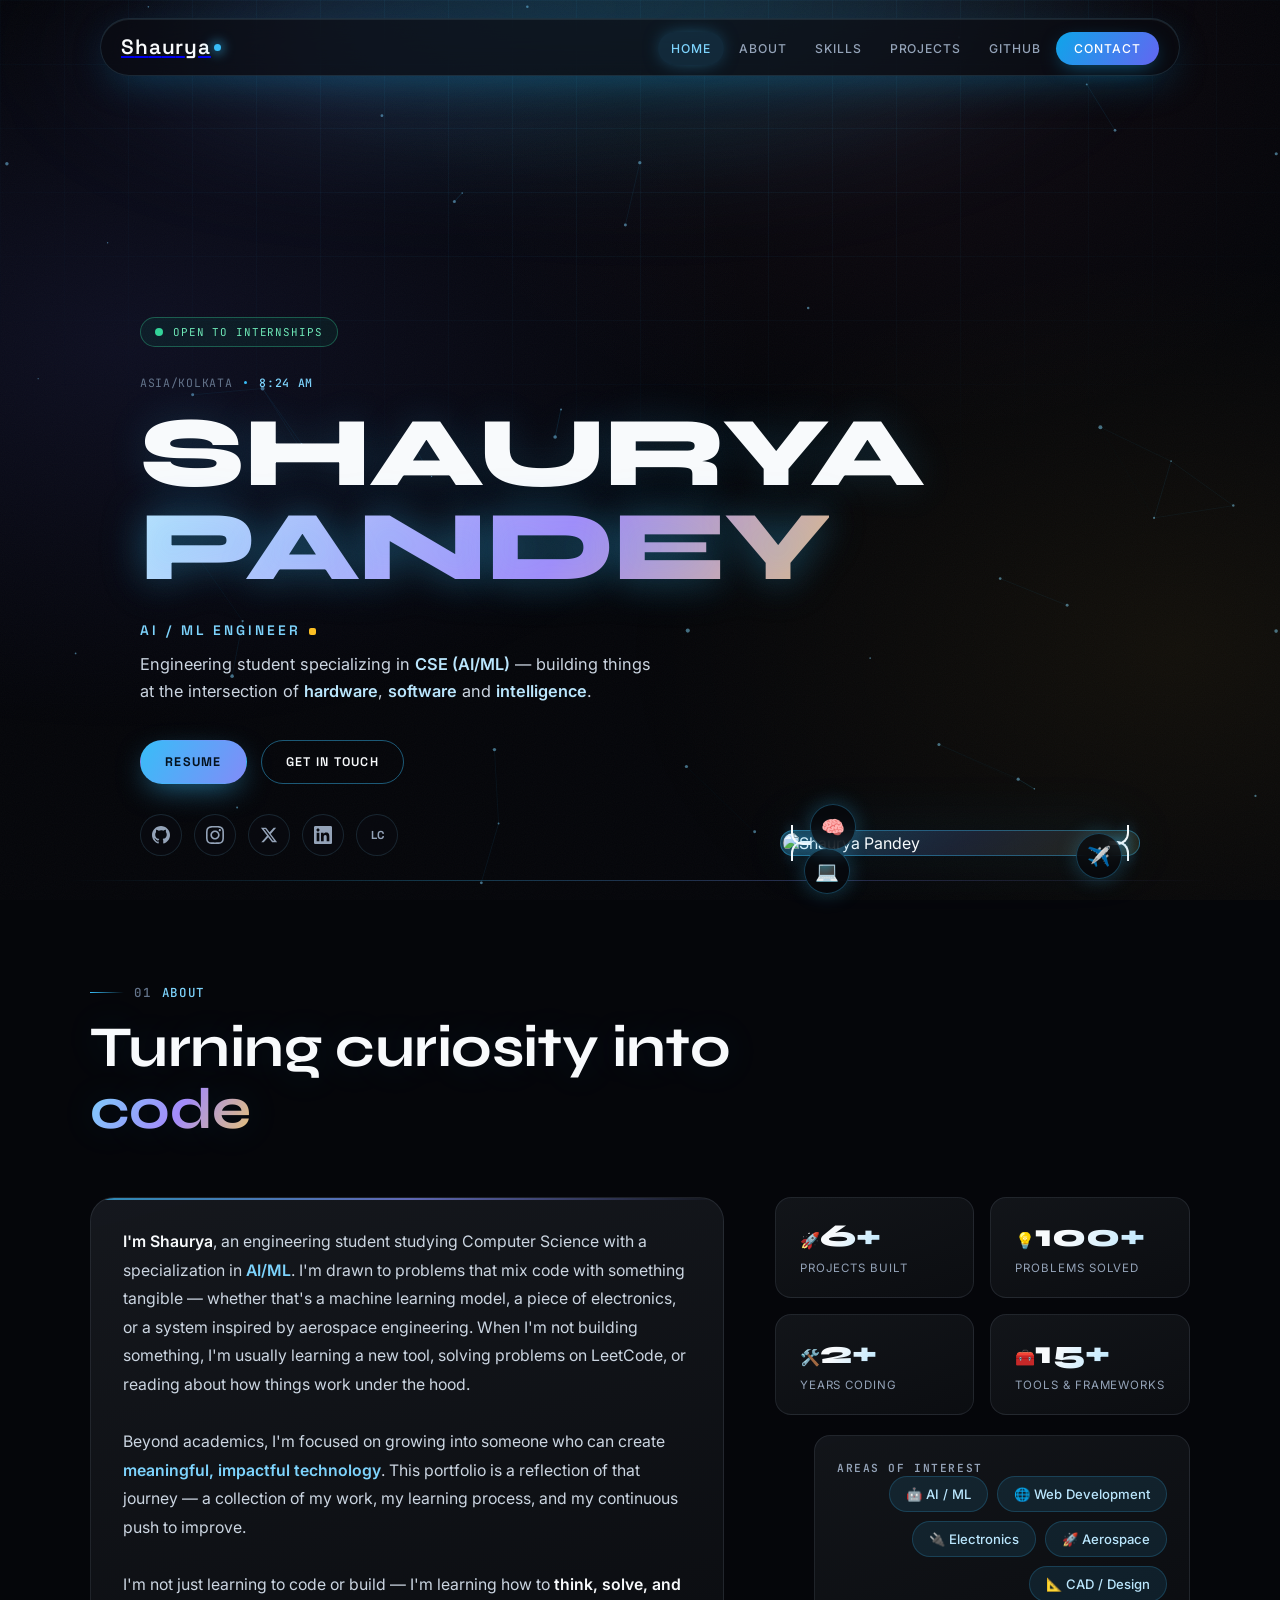
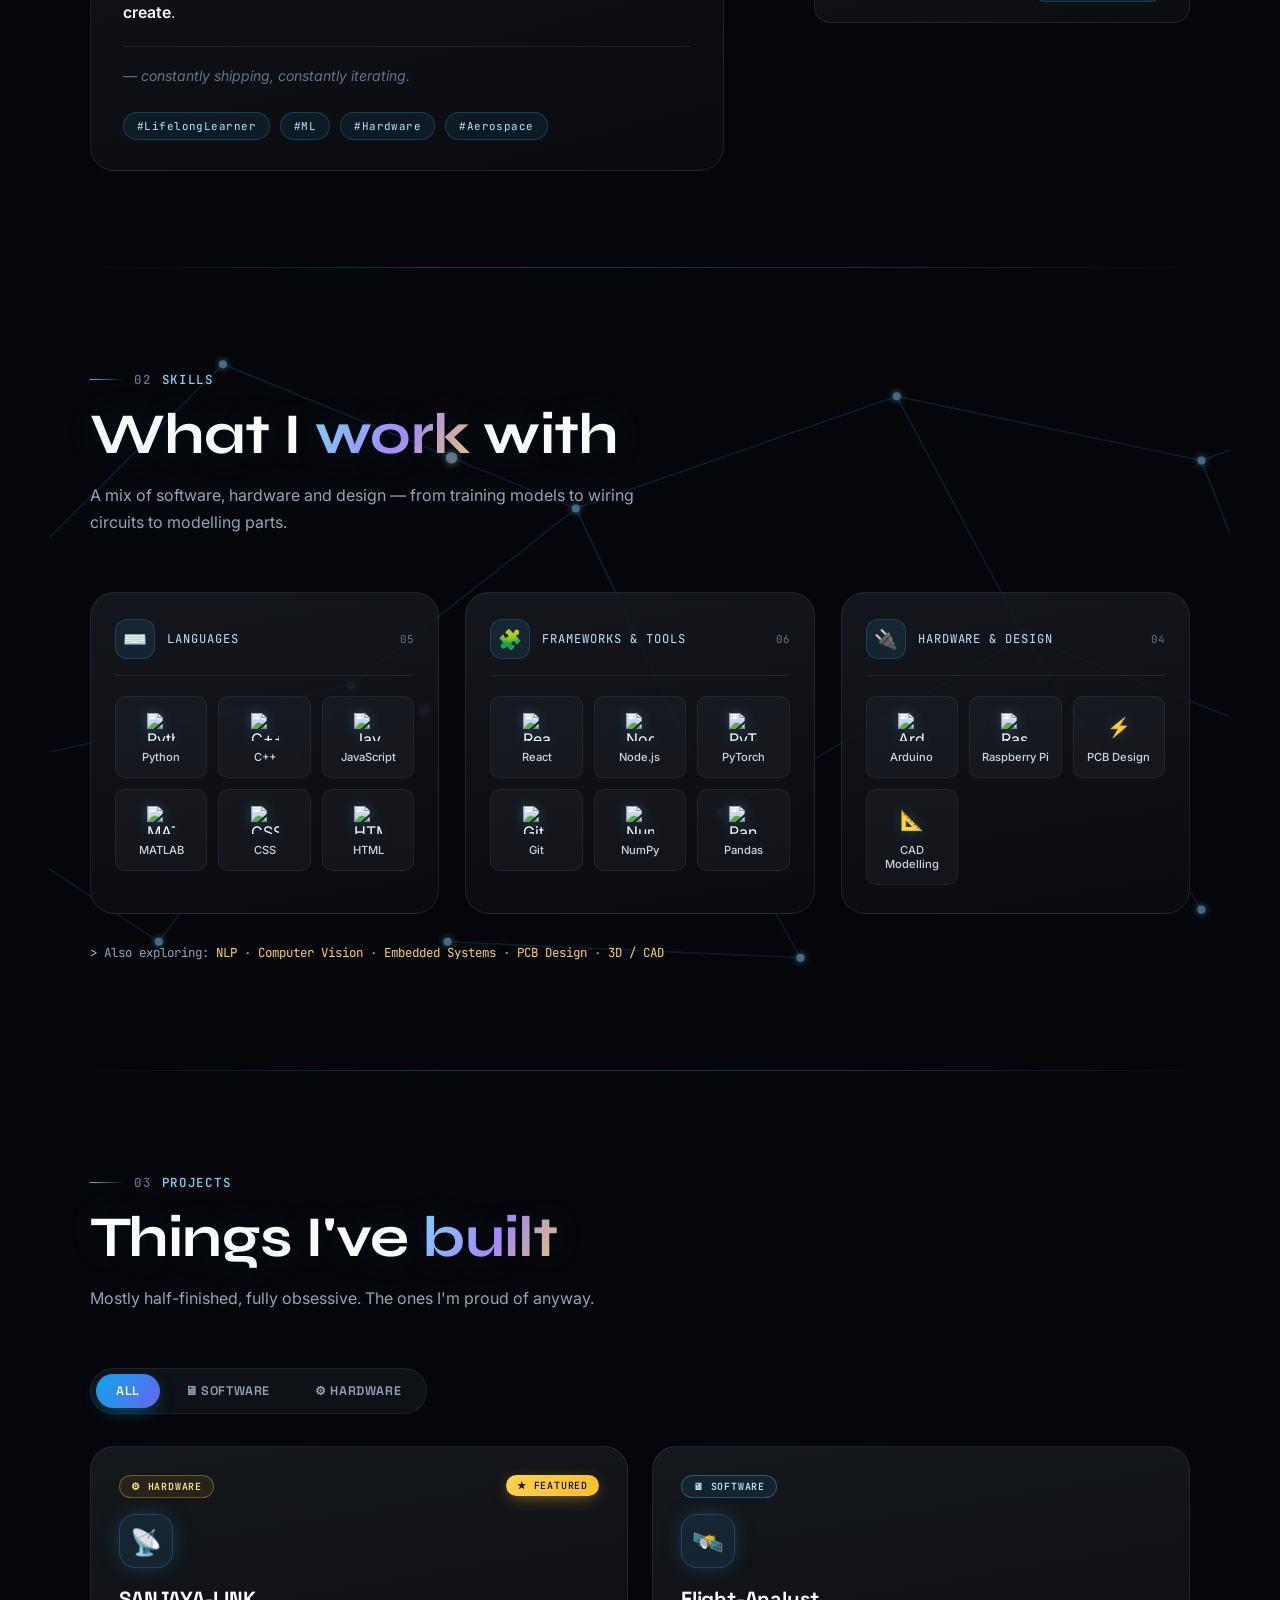
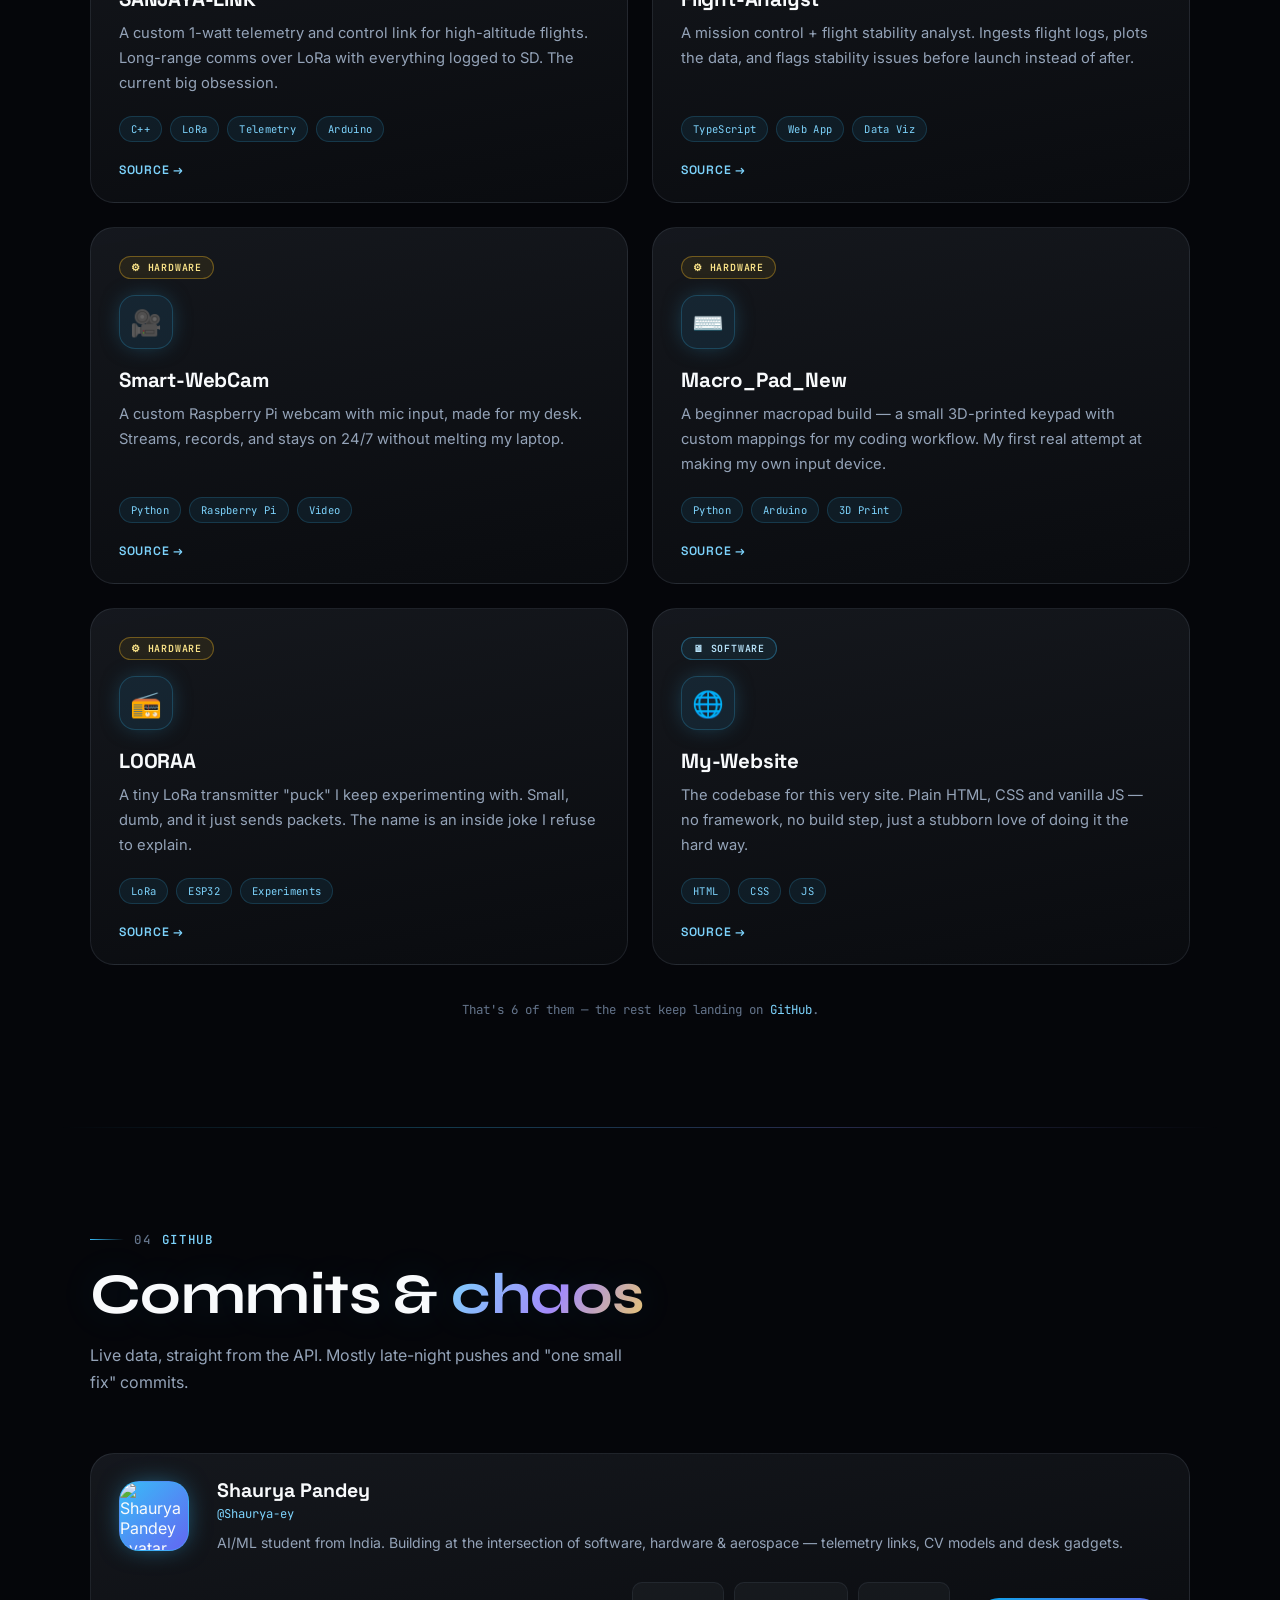
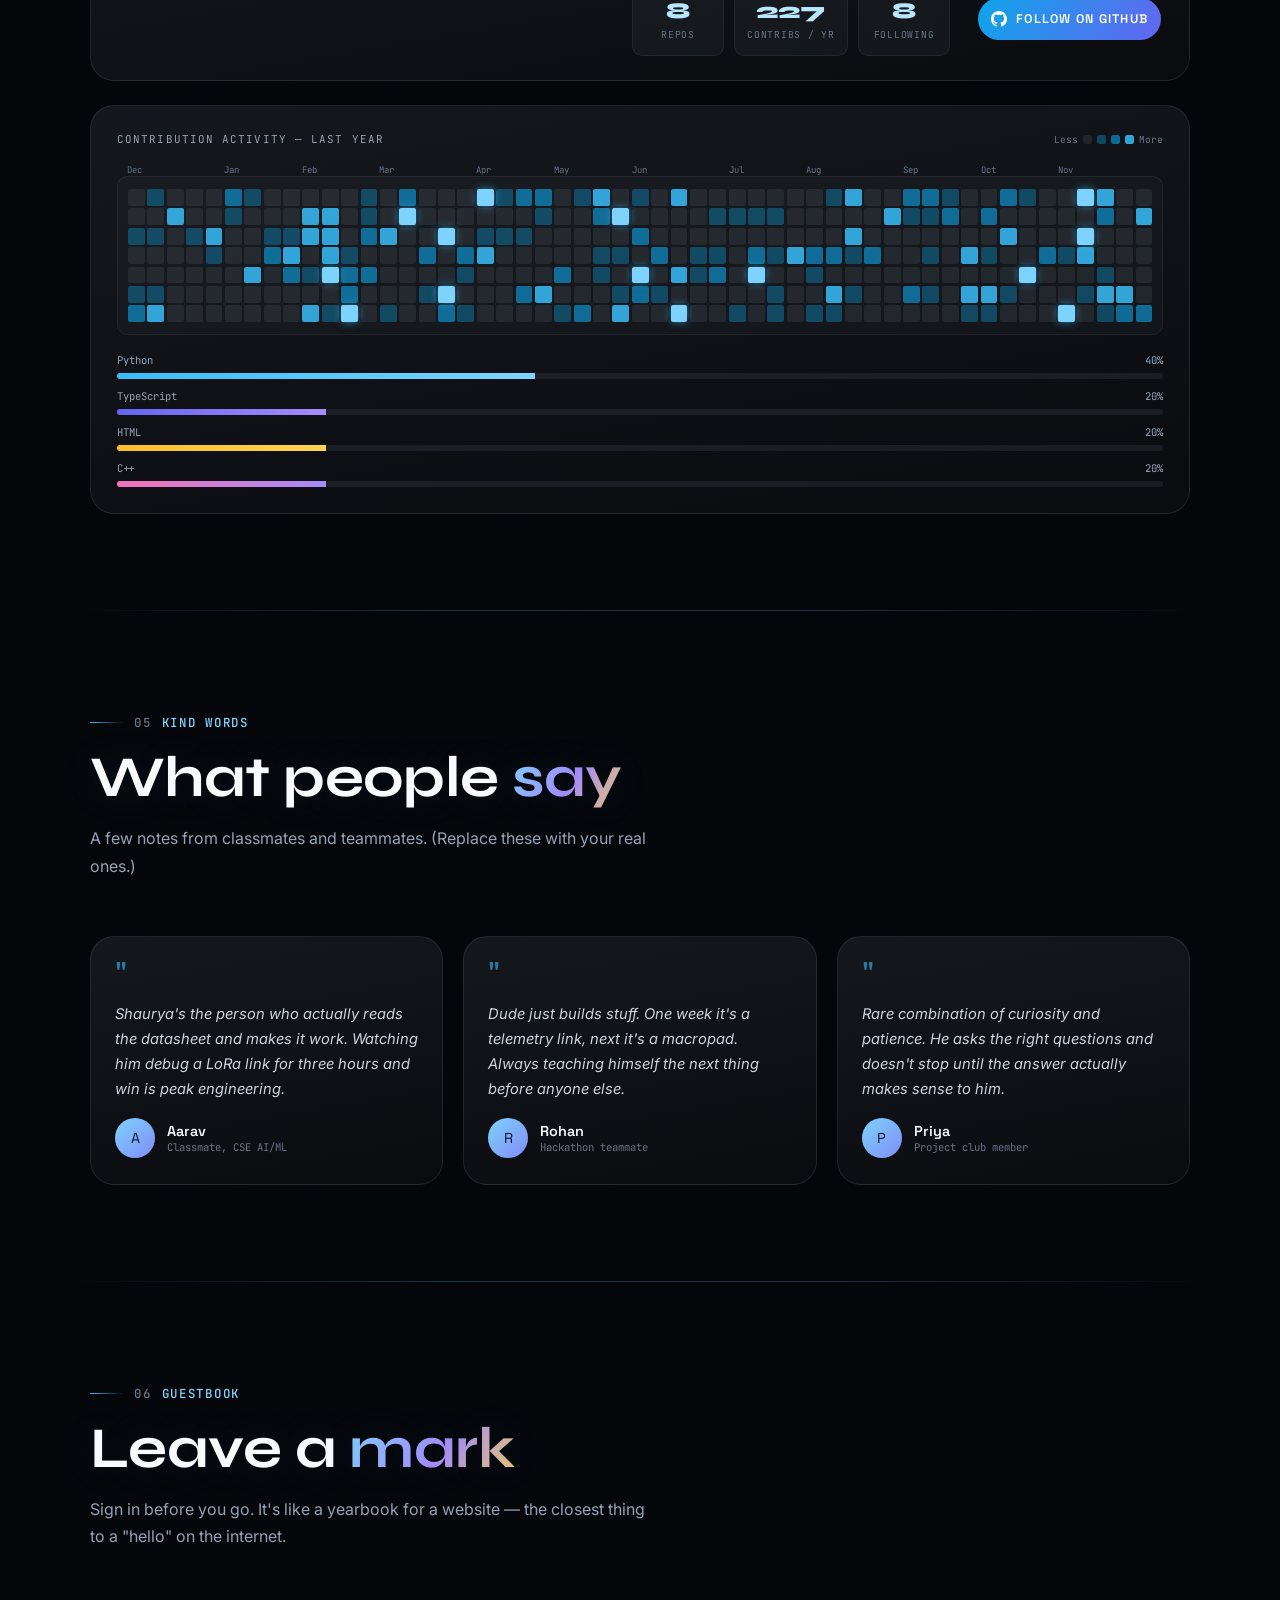
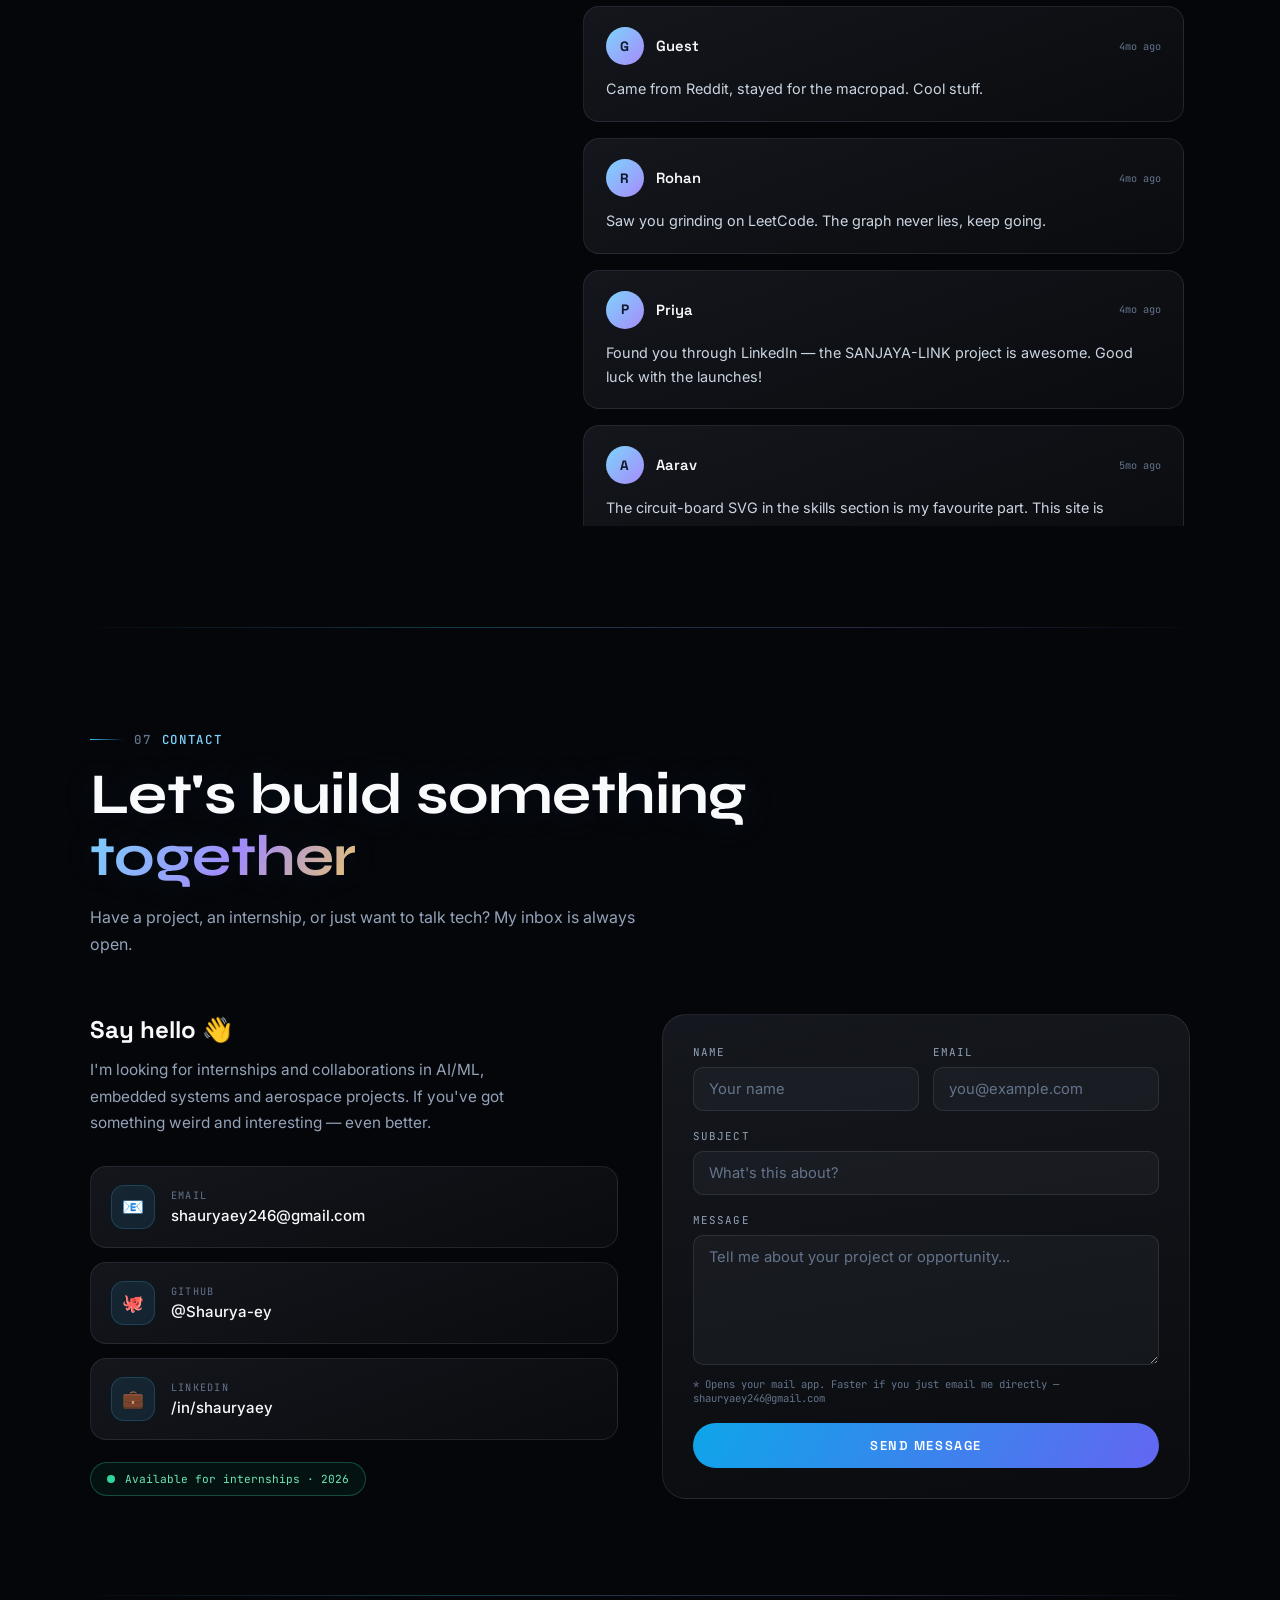
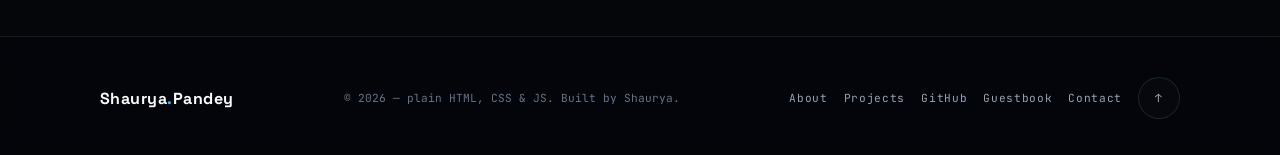
==== main.html @ c347e30b "some tweaks" ====
<!DOCTYPE html>
<html lang="en">
<head>
<meta charset="UTF-8">
<meta name="viewport" content="width=device-width, initial-scale=1.0">
<title>Shaurya Pandey — AI/ML Engineer & Maker</title>
<meta name="description" content="Portfolio of Shaurya Pandey — engineering student specializing in AI/ML, building at the intersection of hardware, software and intelligence.">
<link rel="preconnect" href="https://fonts.googleapis.com">
<link rel="preconnect" href="https://fonts.gstatic.com" crossorigin>
<link href="https://fonts.googleapis.com/css2?family=Space+Grotesk:wght@400;500;600;700&family=Inter:wght@400;500;600&family=Syne:wght@600;700;800&family=JetBrains+Mono:wght@400;500;600&display=swap" rel="stylesheet">
<link rel="icon" href="data:image/svg+xml,<svg xmlns='http://www.w3.org/2000/svg' viewBox='0 0 100 100'><text y='.9em' font-size='90'>🚀</text></svg>">
<script>document.documentElement.classList.add('js');</script>
<style>
    :root{
      /* palette */
      --bg: #05060a;
      --sky-500: #0ea5e9;
      --sky-400: #38bdf8;
      --sky-300: #7dd3fc;
      --sky-200: #bae6fd;
      --violet-400: #818cf8;
      --violet-300: #a78bfa;
      --violet-500: #6366f1;
      --amber-400: #fbbf24;
      --amber-300: #fcd34d;
      --pink-400: #f472b6;
      --ink: #f8fafc;
      --ink-dim: #cbd5e1;
      --muted: #94a3b8;
      --muted-dim: #64748b;

      /* type */
      --font-display: 'Syne', sans-serif;
      --font-body: 'Inter', sans-serif;
      --font-accent: 'Space Grotesk', sans-serif;
      --font-mono: 'JetBrains Mono', monospace;

      /* spacing scale */
      --space-1: 4px;
      --space-2: 8px;
      --space-3: 16px;
      --space-4: 24px;
      --space-5: 40px;
      --space-6: 64px;
      --space-7: 96px;

      /* radius */
      --r-sm: 10px;
      --r-md: 16px;
      --r-lg: 24px;
      --r-full: 999px;

      --glass: rgba(10, 12, 18, 0.65);
      --glass-border: rgba(125, 211, 252, 0.14);
    }

    *, *::before, *::after{ box-sizing:border-box; }

    html{
        scroll-behavior: smooth;
    }
    html,body{
        margin:0;
        padding:0;
        min-height:100vh;
        font-family:var(--font-body);
        color:var(--ink);
        background-color:var(--bg);
        -webkit-font-smoothing: antialiased;
        text-rendering: optimizeLegibility;
    }
    body{
        overflow-x: clip;
    }
    ::selection{
        background:rgba(56,189,248,.35);
        color:var(--ink);
    }

    ::-webkit-scrollbar{ width:10px; }
    ::-webkit-scrollbar-track{ background:#07080d; }
    ::-webkit-scrollbar-thumb{
        background:linear-gradient(180deg, var(--sky-400), var(--violet-500));
        border-radius:8px;
        border:2px solid #07080d;
    }



    /* ============ COSMIC BACKGROUND STACK ============ */
    .bg-canvas{
        position:fixed;
        inset:0;
        z-index:0;
        pointer-events:none;
    }
    .bg-gradient{
        position:fixed;
        inset:0;
        z-index:0;
        pointer-events:none;
        background:
            radial-gradient(800px 420px at 50% -12%, rgba(56,189,248,.14), transparent 70%),
            radial-gradient(900px 560px at 10% 38%, rgba(99,102,241,.10), transparent 70%),
            radial-gradient(800px 560px at 92% 72%, rgba(251,191,36,.06), transparent 70%),
            radial-gradient(700px 500px at 70% 10%, rgba(244,114,182,.05), transparent 70%);
    }
    .bg-grid{
        position:fixed;
        inset:0;
        z-index:0;
        pointer-events:none;
        background-image:
            linear-gradient(rgba(56,189,248,.05) 1px, transparent 1px),
            linear-gradient(90deg, rgba(56,189,248,.05) 1px, transparent 1px);
        background-size: 64px 64px;
        -webkit-mask-image: radial-gradient(ellipse 90% 80% at 50% 0%, #000 30%, transparent 75%);
        mask-image: radial-gradient(ellipse 90% 80% at 50% 0%, #000 30%, transparent 75%);
    }
    .bg-noise{
        position:fixed;
        inset:0;
        z-index:1;
        pointer-events:none;
        opacity:.05;
        background-image:url("data:image/svg+xml,%3Csvg xmlns='http://www.w3.org/2000/svg' width='120' height='120'%3E%3Cfilter id='n'%3E%3CfeTurbulence type='fractalNoise' baseFrequency='0.9' numOctaves='2'/%3E%3C/filter%3E%3Crect width='100%25' height='100%25' filter='url(%23n)' opacity='.6'/%3E%3C/svg%3E");
    }
    /* a drifting aurora band behind the hero */
    .aurora{
        position:fixed;
        top:-30%;
        left:50%;
        transform:translateX(-50%);
        width:120vw;
        height:60vh;
        z-index:0;
        pointer-events:none;
        background:
            radial-gradient(50% 60% at 50% 50%, rgba(56,189,248,.16), transparent 70%),
            radial-gradient(30% 40% at 30% 60%, rgba(129,140,248,.12), transparent 70%);
        filter:blur(40px);
        animation: aurora-drift 16s ease-in-out infinite;
    }
    @keyframes aurora-drift{
        0%,100%{ transform:translateX(-50%) translateY(0) scale(1); opacity:.8; }
        50%{ transform:translateX(-44%) translateY(30px) scale(1.08); opacity:1; }
    }

    .progress-bar{
        position:fixed;
        top:0; left:0;
        height:3px;
        width:0%;
        z-index:200;
        background:linear-gradient(90deg, var(--sky-400), var(--violet-400), var(--amber-400));
        box-shadow:0 0 12px rgba(56,189,248,.6);
        transition:width .1s linear;
    }

    .wrap{
        position:relative;
        z-index:2;
    }

    h1,h2,h3{ margin:0; }

    .section{
        max-width:1180px;
        margin:0 auto;
        padding:var(--space-7) 40px;
        scroll-margin-top:110px;
    }

    .section-head{
        margin-bottom:56px;
        max-width:680px;
    }
    .section-eyebrow{
        display:inline-flex;
        align-items:center;
        gap:10px;
        font-family:var(--font-mono);
        font-size:.78rem;
        font-weight:500;
        letter-spacing:.14em;
        text-transform:uppercase;
        color:var(--sky-300);
        margin-bottom:16px;
    }
    .section-eyebrow::before{
        content:'';
        width:34px;
        height:1px;
        background:linear-gradient(90deg, var(--sky-400), transparent);
    }
    .section-eyebrow .num{
        color:var(--muted-dim);
    }
    .section-title{
        font-family:var(--font-display);
        font-weight:700;
        font-size:clamp(2.1rem, 5vw, 3.6rem);
        line-height:1.08;
        letter-spacing:-0.01em;
        color:var(--ink);
        text-shadow:0 0 40px rgba(56,189,248,.12);
    }
    .section-title .accent{
        background:linear-gradient(120deg, var(--sky-300) 0%, var(--violet-300) 55%, var(--amber-300) 110%);
        -webkit-background-clip:text;
        background-clip:text;
        color:transparent;
    }
    .section-sub{
        margin:16px 0 0;
        max-width:560px;
        font-size:1rem;
        line-height:1.7;
        color:var(--muted);
    }

    .divider{
        height:1px;
        max-width:1160px;
        margin:0 auto;
        background:linear-gradient(90deg, transparent, rgba(56,189,248,.28), rgba(129,140,248,.28), transparent);
        border:none;
    }


    .navbar{
        position:sticky;
        top:16px;
        z-index:100;
        width:min(1080px, 94vw);
        margin:18px auto 0;
        display:flex;
        align-items:center;
        justify-content:space-between;
        height:58px;
        padding:0 20px;
        border-radius:var(--r-full);
        background:var(--glass);
        backdrop-filter: blur(18px);
        -webkit-backdrop-filter: blur(18px);
        border:1px solid var(--glass-border);
        box-shadow:
            0 1px 0 rgba(186,230,253,0.10) inset,
            0 12px 40px -12px rgba(14,165,233,0.35);
        transition: box-shadow .4s ease, background .4s ease, border-color .4s ease;
    }
    .navbar.scrolled{
        background:rgba(7,9,14,.85);
        border-color:rgba(125,211,252,.25);
        box-shadow:
            0 1px 0 rgba(186,230,253,0.15) inset,
            0 16px 48px -12px rgba(14,165,233,0.5);
    }

    .logo-wrap{
        position:relative;
        display:flex;
        align-items:center;
        height:100%;
        cursor:default;
    }
    .logo{
        position:relative;
        display:flex;
        font-family:var(--font-accent);
        font-weight:600;
        font-size:1.3rem;
        letter-spacing:.04em;
    }
    .letter{
        display:inline-block;
        color:var(--ink);
        transition: transform .4s ease, color .3s ease, text-shadow .3s ease;
    }
    .logo-wrap:hover .letter{
        transform:translateY(-2px);
        color:var(--sky-200);
        text-shadow:0 0 16px rgba(129,140,248,.9);
    }
    
    .logo-dot{
        width:7px;
        height:7px;
        border-radius:50%;
        background:var(--sky-400);
        margin-left:3px;
        align-self:center;
        box-shadow:0 0 12px 2px rgba(56,189,248,.7);
    }

    .nav-links{
        display:flex;
        align-items:center;
        gap:2px;
        list-style:none;
        margin:0;
        padding:0;
    }
    .nav-link{
        position:relative;
        color:var(--muted);
        text-decoration:none;
        font-size:.76rem;
        font-weight:500;
        letter-spacing:.08em;
        text-transform:uppercase;
        padding:9px 13px;
        border-radius:var(--r-full);
        transition:color .3s ease, background .3s ease;
    }
    .nav-link:hover{
        color:var(--ink);
        background:rgba(56,189,248,.08);
    }
    .nav-link.active{
        color:var(--sky-300);
        background:rgba(56,189,248,.12);
        box-shadow:0 0 20px -6px rgba(56,189,248,.6);
    }
    .nav-cta{
        padding:9px 18px;
        background:linear-gradient(120deg, var(--sky-500), var(--violet-500));
        color:#fff;
        box-shadow:0 6px 20px -6px rgba(14,165,233,.55);
    }
    .nav-cta:hover{
        color:#fff;
        transform:translateY(-1px);
    }

    .hamburger{
        display:none;
        flex-direction:column;
        gap:5px;
        background:none;
        border:none;
        cursor:pointer;
        padding:8px;
    }
    .hamburger span{
        width:22px;
        height:2px;
        background:var(--ink);
        border-radius:2px;
        transition:transform .3s ease, opacity .3s ease;
    }

    .hero{
        display:flex;
        align-items:flex-end;
        justify-content:space-between;
        gap:44px;
        flex-wrap:wrap;
        padding:28px 40px 24px;
        max-width:1080px;
        margin:0 auto;
        min-height:calc(100vh - 96px);
        scroll-margin-top:100px;
    }

    .hero-content{
        position:relative;
        flex:1 1 460px;
        min-width:300px;
    }

    .hero-status{
        display:inline-flex;
        align-items:center;
        gap:10px;
        padding:7px 14px;
        border-radius:var(--r-full);
        border:1px solid rgba(52,211,153,.35);
        background:rgba(16,185,129,.08);
        font-family:var(--font-mono);
        font-size:.68rem;
        letter-spacing:.08em;
        text-transform:uppercase;
        color:#6ee7b7;
        margin-bottom:28px;
    }
    .hero-status .pulse{
        width:8px; height:8px;
        border-radius:50%;
        background:#34d399;
        animation: pulse-ring 2s infinite;
    }
    @keyframes pulse-ring{
        0%{ box-shadow:0 0 0 0 rgba(52,211,153,.55); }
        70%{ box-shadow:0 0 0 9px rgba(52,211,153,0); }
        100%{ box-shadow:0 0 0 0 rgba(52,211,153,0); }
    }

    .hero-meta{
        display:flex;
        align-items:center;
        gap:12px;
        margin-bottom:16px;
        font-family:var(--font-mono);
        font-size:.72rem;
        letter-spacing:.06em;
        color:var(--muted-dim);
        text-transform:uppercase;
    }
    .hero-meta .dot-sep{
        width:3px; height:3px;
        border-radius:50%;
        background:var(--sky-400);
    }
    .tz-time{
        color:var(--sky-300);
        font-weight:500;
    }

    .hero-name{
        font-family:var(--font-display);
        font-weight:800;
        text-transform:uppercase;
        line-height:.95;
        letter-spacing:-0.015em;
        font-size:clamp(2.4rem, 8vw, 6.2rem);
        color:var(--ink);
        text-shadow:0 0 40px rgba(56,189,248,.16);
    }
    .hero-line{ display:block; }
    .hero-line .glow{
        background:linear-gradient(120deg, var(--sky-200) 0%, var(--violet-300) 60%, var(--amber-300) 120%);
        -webkit-background-clip:text;
        background-clip:text;
        color:transparent;
        filter:drop-shadow(0 0 20px rgba(56,189,248,.25));
    }

    .hero-role{
        margin:26px 0 12px;
        font-family:var(--font-accent);
        font-size:.86rem;
        font-weight:600;
        letter-spacing:.22em;
        text-transform:uppercase;
        color:var(--sky-300);
    }
    .hero-role::after{
        content:'';
        display:inline-block;
        width:7px;
        height:7px;
        margin-left:8px;
        border-radius:2px;
        background:var(--amber-400);
        animation: caret-blink 1.1s steps(1) infinite;
    }
    @keyframes caret-blink{
        50%{ opacity:0; }
    }

    .hero-intro{
        margin:0;
        max-width:520px;
        color:var(--ink-dim);
        font-size:1.02rem;
        line-height:1.7;
    }
    .hero-intro strong{ color:var(--sky-200); font-weight:600; }

    .hero-actions{
        display:flex;
        gap:14px;
        flex-wrap:wrap;
        margin-top:34px;
    }
    .btn{
        display:inline-flex;
        align-items:center;
        gap:10px;
        padding:13px 24px;
        border-radius:var(--r-full);
        font-family:var(--font-accent);
        font-size:.78rem;
        font-weight:600;
        letter-spacing:.08rem;
        text-transform:uppercase;
        text-decoration:none;
        cursor:pointer;
        border:1px solid transparent;
        transition:transform .3s cubic-bezier(.34,1.4,.64,1), box-shadow .3s ease, background .3s ease, color .3s ease, border-color .3s ease;
    }
    .btn-resume{
        background:linear-gradient(120deg, var(--sky-400), var(--violet-400));
        color:#04121f;
        font-weight:700;
        box-shadow:0 10px 30px -8px rgba(56,189,248,.6);
    }
    .btn-resume:hover{
        transform:translateY(-3px);
        box-shadow:0 16px 40px -8px rgba(56,189,248,.75);
    }
    .btn-contact{
        background:transparent;
        color:var(--ink);
        border:1px solid rgba(56,189,248,.45);
    }
    .btn-contact:hover{
        background:rgba(56,189,248,.12);
        border-color:var(--sky-400);
        transform:translateY(-3px);
        box-shadow:0 14px 34px -10px rgba(56,189,248,.5);
    }

    .social-row{
        display:flex;
        gap:12px;
        margin-top:30px;
    }
    .social-icon{
        width:42px;
        height:42px;
        display:flex;
        align-items:center;
        justify-content:center;
        border-radius:50%;
        background:var(--glass);
        border:1px solid var(--glass-border);
        color:var(--muted);
        text-decoration:none;
        transition:transform .3s ease, color .3s ease, border-color .3s ease, box-shadow .3s ease;
    }
    .social-icon svg{
        width:18px;
        height:18px;
        fill:currentColor;
    }
    .social-icon:hover{
        color:var(--sky-200);
        border-color:var(--sky-400);
        transform:translateY(-4px);
        box-shadow:0 10px 26px -8px rgba(56,189,248,.6);
    }
    .leetcode-icon{
        font-family:var(--font-accent);
        font-size:.72rem;
        font-weight:700;
    }

    .hero-visual{
        position:relative;
        flex:0 0 auto;
        width:min(360px, 76vw);
    }
    .hero-photo-frame{
        position:relative;
        padding:2px;
        border-radius:24px;
        background:
            linear-gradient(145deg, rgba(56,189,248,.28), rgba(129,140,248,.14), rgba(251,191,36,.10));
        border:1px solid rgba(56,189,248,.4);
        box-shadow:
            0 0 60px -10px rgba(56,189,248,.4),
            inset 0 0 40px rgba(56,189,248,.08);
    }
    .hero-photo{
        width:100%;
        display:block;
        border-radius:22px;
    }

    .corner{
        position:absolute;
        width:20px;
        height:20px;
        border-color:var(--sky-300);
        pointer-events:none;
        filter:drop-shadow(0 0 6px rgba(56,189,248,.8));
    }
    .corner-tl{ top:10px; left:10px; border-top:2px solid; border-left:2px solid; border-top-left-radius:12px; }
    .corner-tr{ top:10px; right:10px; border-top:2px solid; border-right:2px solid; border-top-right-radius:12px; }
    .corner-bl{ bottom:10px; left:10px; border-bottom:2px solid; border-left:2px solid; border-bottom-left-radius:12px; }
    .corner-br{ bottom:10px; right:10px; border-bottom:2px solid; border-right:2px solid; border-bottom-right-radius:12px; }

    .orbit-chip{
        position:absolute;
        display:flex;
        align-items:center;
        justify-content:center;
        width:46px;
        height:46px;
        font-size:1.2em;
        border-radius:50%;
        background:rgba(6,8,12,.7);
        border:1px solid rgba(56,189,248,.3);
        backdrop-filter:blur(8px);
        -webkit-backdrop-filter:blur(8px);
        box-shadow:0 0 20px rgba(56,189,248,.28);
        animation: chip-float 5s ease-in-out infinite;
        z-index:2;
    }
    @keyframes chip-float{
        0%,100%{ transform:translateY(0) rotate(0deg); }
        50%{ transform:translateY(-10px) rotate(7deg); }
    }


    .about .section-body{
        display:grid;
        grid-template-columns: 1.2fr .8fr;
        gap:44px;
        align-items:start;
    }
    .bio-card{
        padding:30px 32px;
        border-radius:var(--r-lg);
        background:linear-gradient(165deg, rgba(23,26,32,.9), rgba(10,12,16,.95));
        border:1px solid rgba(148,163,184,.14);
        position:relative;
        overflow:hidden;
    }
    .bio-card::before{
        content:'';
        position:absolute;
        top:0; left:0;
        width:100%;
        height:2px;
        background:linear-gradient(90deg, var(--sky-400), var(--violet-400), transparent);
        opacity:.7;
    }
    .about-bio{
        margin:0;
        color:var(--ink-dim);
        font-size:.99rem;
        line-height:1.8;
    }
    .about-bio strong{ color:var(--ink); font-weight:600; }
    .about-bio .hl{
        color:var(--sky-300);
        font-weight:600;
    }
    .about-bio em{
        display:block;
        margin-top:18px;
        padding-top:16px;
        border-top:1px solid rgba(148,163,184,.12);
        color:var(--muted-dim);
        font-size:.88rem;
        font-style:italic;
    }
    .bio-tags{
        margin-top:24px;
        display:flex;
        flex-wrap:wrap;
        gap:10px;
    }
    .bio-tag{
        font-family:var(--font-mono);
        font-size:.68rem;
        letter-spacing:.04em;
        padding:6px 13px;
        border-radius:var(--r-full);
        color:var(--sky-200);
        background:rgba(56,189,248,.08);
        border:1px solid rgba(56,189,248,.22);
    }

    .about-side{
        display:flex;
        flex-direction:column;
        align-items:flex-end;
        gap:20px;
    }
    .stats-grid{
        display:grid;
        grid-template-columns:1fr 1fr;
        gap:16px;
        justify-content:end;
        width:fit-content;
    }
    .stat-card{
        padding:22px 24px;
        border-radius:var(--r-md);
        background:linear-gradient(160deg, rgba(20,23,28,.9), rgba(12,14,18,.95));
        border:1px solid rgba(148,163,184,.14);
        transition:border-color .3s ease, transform .3s ease;
    }
    .stat-card:hover{
        border-color:rgba(56,189,248,.45);
        transform:translateY(-3px);
    }
    .stat-num{
        font-family:var(--font-display);
        font-weight:800;
        font-size:2rem;
        line-height:1;
        background:linear-gradient(120deg, var(--ink) 30%, var(--sky-200));
        -webkit-background-clip:text;
        background-clip:text;
        color:transparent;
    }
    .stat-label{
        display:block;
        margin-top:9px;
        font-size:.72rem;
        letter-spacing:.08em;
        text-transform:uppercase;
        color:var(--muted);
    }

    .focus-card{
        padding:20px 22px;
        border-radius:var(--r-md);
        background:linear-gradient(160deg, rgba(20,23,28,.9), rgba(12,14,18,.95));
        border:1px solid rgba(148,163,184,.14);
        width:fit-content;
    }
    .focus-label{
        font-family:var(--font-mono);
        font-size:.7rem;
        font-weight:600;
        letter-spacing:.14em;
        text-transform:uppercase;
        color:var(--muted);
        margin-bottom:14px;
    }
    .about-focus{
        display:flex;
        flex-wrap:wrap;
        gap:9px;
        max-width:330px;
        justify-content:flex-end;
    }
    .focus-chip{
        padding:9px 16px;
        border-radius:var(--r-full);
        background:rgba(56,189,248,.1);
        border:1px solid rgba(56,189,248,.2);
        color:var(--sky-200);
        font-size:.82rem;
        font-weight:500;
        transition:transform .3s ease, background .3s ease, box-shadow .3s ease;
    }
    .focus-chip:hover{
        background:rgba(56,189,248,.2);
        transform:translateY(-2px);
    }

    /* ============ SKILLS ============ */
    .skills-section{
        position:relative;
        overflow:hidden;
    }
    .skills-bg-svg{
        position:absolute;
        inset:0;
        z-index:0;
        pointer-events:none;
        opacity:.5;
    }
    .skills-body{
        position:relative;
        z-index:1;
        display:grid;
        grid-template-columns:repeat(auto-fit, minmax(280px, 1fr));
        gap:26px;
    }
    .skill-card{
        border-radius:var(--r-lg);
        background:linear-gradient(170deg, rgba(23,26,32,.85), rgba(10,12,16,.95));
        border:1px solid rgba(148,163,184,.14);
        padding:26px 24px 28px;
        transition:transform .35s cubic-bezier(.34,1.2,.64,1), border-color .3s ease, box-shadow .3s ease;
    }
    .skill-card:hover{
        transform:translateY(-5px);
        border-color:rgba(56,189,248,.4);
        box-shadow:0 24px 48px -20px rgba(14,165,233,.35);
    }
    .skill-card-head{
        display:flex;
        align-items:center;
        gap:12px;
        margin-bottom:20px;
        padding-bottom:16px;
        border-bottom:1px solid rgba(148,163,184,.12);
    }
    .skill-card-head .icon{
        width:40px;
        height:40px;
        display:flex;
        align-items:center;
        justify-content:center;
        font-size:1.2rem;
        border-radius:12px;
        background:rgba(56,189,248,.1);
        border:1px solid rgba(56,189,248,.2);
    }
    .skill-group-title{
        font-family:var(--font-mono);
        font-size:.76rem;
        letter-spacing:.08em;
        text-transform:uppercase;
        color:var(--sky-200);
    }
    .skill-count{
        margin-left:auto;
        font-family:var(--font-mono);
        font-size:.68rem;
        color:var(--muted-dim);
    }
    .tech-grid{
        display:grid;
        grid-template-columns:repeat(3, 1fr);
        gap:11px;
    }
    .tech-card{
        display:flex;
        flex-direction:column;
        align-items:center;
        gap:9px;
        padding:16px 6px 13px;
        border-radius:var(--r-sm);
        background:rgba(148,163,184,.05);
        border:1px solid rgba(148,163,184,.1);
        transition:transform .3s cubic-bezier(.34,1.2,.64,1), border-color .3s ease, background .3s ease;
    }
    .tech-card:hover{
        transform:translateY(-4px);
        border-color:rgba(56,189,248,.5);
        background:rgba(56,189,248,.08);
    }
    .tech-icon{
        width:28px;
        height:28px;
        filter:drop-shadow(0 0 6px rgba(56,189,248,.3));
    }
    .tech-icon.custom{
        display:flex;
        align-items:center;
        justify-content:center;
        font-size:1.2rem;
    }
    .tech-label{
        font-size:.7rem;
        color:var(--ink-dim);
        font-weight:500;
        text-align:center;
    }
    .skills-note{
        position:relative;
        z-index:1;
        margin-top:30px;
        font-family:var(--font-mono);
        font-size:.78rem;
        color:var(--muted);
    }
    .skills-note .spark{ color:var(--sky-300); }
    .skills-note .tag{
        color:var(--amber-300);
    }

    .projects-filter{
        display:inline-flex;
        gap:5px;
        padding:5px;
        background:rgba(148,163,184,.07);
        border:1px solid rgba(148,163,184,.12);
        border-radius:var(--r-full);
        margin-bottom:32px;
    }
    .filter-btn{
        padding:9px 20px;
        border-radius:var(--r-full);
        border:none;
        background:transparent;
        color:var(--muted);
        font-family:var(--font-accent);
        font-size:.78rem;
        font-weight:600;
        letter-spacing:.05em;
        text-transform:uppercase;
        cursor:pointer;
        transition:color .3s ease, background .3s ease, box-shadow .3s ease, transform .3s ease;
    }
    .filter-btn:hover{
        color:var(--sky-200);
    }
    .filter-btn.active{
        background:linear-gradient(120deg, var(--sky-500), var(--violet-500));
        color:#fff;
        box-shadow:0 6px 18px -6px rgba(14,165,233,.6);
    }
    .project-type{
        font-family:var(--font-mono);
        font-size:.62rem;
        letter-spacing:.08em;
        text-transform:uppercase;
        padding:4px 11px;
        border-radius:var(--r-full);
        font-weight:600;
        border:1px solid;
    }
    .project-type.type-sw{
        color:var(--sky-200);
        border-color:rgba(56,189,248,.35);
        background:rgba(56,189,248,.08);
    }
    .project-type.type-hw{
        color:#fde68a;
        border-color:rgba(251,191,36,.35);
        background:rgba(251,191,36,.08);
    }
    .project-card.hidden{ display:none; }
    @keyframes card-in{
        from{ opacity:0; transform:translateY(18px) scale(.98); }
        to{ opacity:1; transform:none; }

    }
    .project-card.showing{ animation:card-in .45s ease both; }
    .projects-grid{
        display:grid;
        grid-template-columns:repeat(2, 1fr);
        gap:24px;
    }
    .project-card{
        position:relative;
        border-radius:var(--r-lg);
        background:linear-gradient(170deg, rgba(23,26,32,.9), rgba(10,12,16,.95));
        border:1px solid rgba(148,163,184,.14);
        padding:28px 28px 24px;
        overflow:hidden;
        display:flex;
        flex-direction:column;
        transition:transform .35s cubic-bezier(.34,1.2,.64,1), border-color .3s ease, box-shadow .3s ease;
    }
    .project-card::before{
        content:'';
        position:absolute;
        inset:0;
        background:
            radial-gradient(500px 200px at var(--mx, 80%) var(--my, 0%), rgba(56,189,248,.12), transparent 60%);
        opacity:0;
        transition:opacity .4s ease;
        pointer-events:none;
    }
    .project-card:hover{
        transform:translateY(-6px);
        border-color:rgba(56,189,248,.45);
        box-shadow:0 26px 54px -22px rgba(14,165,233,.45);
    }
    .project-card:hover::before{ opacity:1; }

    .project-top{
        display:flex;
        align-items:flex-start;
        justify-content:space-between;
        margin-bottom:16px;
    }
    .project-badge{
        font-family:var(--font-mono);
        font-size:.62rem;
        letter-spacing:.08em;
        text-transform:uppercase;
        color:#0f172a;
        background:linear-gradient(120deg, var(--amber-300), var(--amber-400));
        padding:4px 11px;
        border-radius:var(--r-full);
        font-weight:600;
        box-shadow:0 4px 16px -4px rgba(251,191,36,.6);
    }
    .project-icon{
        width:54px;
        height:54px;
        display:flex;
        align-items:center;
        justify-content:center;
        font-size:1.6rem;
        border-radius:16px;
        background:rgba(56,189,248,.1);
        border:1px solid rgba(56,189,248,.22);
        box-shadow:0 0 24px -8px rgba(56,189,248,.5);
        margin-bottom:18px;
    }
    .project-title{
        font-family:var(--font-accent);
        font-weight:700;
        font-size:1.28rem;
        color:var(--ink);
        margin-bottom:9px;
        letter-spacing:-0.01em;
    }
    .project-desc{
        margin:0 0 20px;
        color:var(--muted);
        font-size:.92rem;
        line-height:1.7;
    }
    .project-tags{
        display:flex;
        flex-wrap:wrap;
        gap:8px;
        margin-top:auto;
    }
    .proj-tag{
        font-family:var(--font-mono);
        font-size:.66rem;
        letter-spacing:.03em;
        padding:5px 11px;
        border-radius:var(--r-full);
        color:var(--sky-300);
        background:rgba(56,189,248,.08);
        border:1px solid rgba(56,189,248,.18);
    }
    .project-links{
        display:flex;
        gap:10px;
        margin-top:20px;
    }
    .proj-link{
        display:inline-flex;
        align-items:center;
        gap:7px;
        font-family:var(--font-accent);
        font-size:.76rem;
        font-weight:600;
        letter-spacing:.06em;
        text-transform:uppercase;
        color:var(--sky-300);
        text-decoration:none;
        transition:color .3s ease, gap .3s ease;
    }
    .proj-link:hover{
        color:var(--sky-200);
        gap:11px;
    }
    .projects-more{
        margin-top:36px;
        text-align:center;
        font-family:var(--font-mono);
        font-size:.78rem;
        color:var(--muted-dim);
    }
    .projects-more a{
        color:var(--sky-300);
        text-decoration:none;
    }
    .projects-more a:hover{ color:var(--sky-200); }



    .github-body{
        display:flex;
       flex-direction:column;
        gap:24px;
    }
    .gh-card{
        border-radius:var(--r-lg);
        background:linear-gradient(170deg, rgba(23,26,32,.9), rgba(10,12,16,.95));
        border:1px solid rgba(148,163,184,.14);
        padding:26px;
    }
    .gh-profile-card{
        border-radius:var(--r-lg);
        background:linear-gradient(170deg, rgba(23,26,32,.9), rgba(10,12,16,.95));
        border:1px solid rgba(148,163,184,.14);
        padding:24px 28px;
        display:flex;
        align-items:center;
        gap:28px;
        flex-wrap:wrap;
    }
    .gh-avatar{
        width:70px;
        height:70px;
        border-radius:20px;
        overflow:hidden;
        border:1px solid rgba(56,189,248,.35);
        box-shadow:0 0 26px -6px rgba(56,189,248,.6);
        flex-shrink:0;
        background:linear-gradient(135deg, var(--sky-400), var(--violet-500));
    }
    .gh-avatar img{
        width:100%;
        display:block;
    }
    .gh-name{
        font-family:var(--font-accent);
        font-weight:700;
        font-size:1.22rem;
        color:var(--ink);
    }
    .gh-handle{
        font-family:var(--font-mono);
        font-size:.76rem;
        color:var(--sky-300);
        margin-top:3px;
    }
    .gh-bio{
        color:var(--muted);
        font-size:.88rem;
        line-height:1.6;
        margin:10px 0 0;
    }
    .gh-stats{
        display:grid;
        grid-template-columns:repeat(3, minmax(92px, auto));
        gap:10px;
        margin-left:auto;
    }
    .gh-stat{
        text-align:center;
        padding:14px 12px;
        border-radius:var(--r-sm);
        background:rgba(148,163,184,.06);
        border:1px solid rgba(148,163,184,.1);
    }
    .gh-stat .n{
        font-family:var(--font-display);
        font-weight:800;
        font-size:1.4rem;
        color:var(--sky-200);
    }
    .gh-stat .l{
        display:block;
        margin-top:4px;
        font-family:var(--font-mono);
        font-size:.6rem;
        letter-spacing:.08em;
        text-transform:uppercase;
        color:var(--muted-dim);
    }
    .gh-follow{
        flex-shrink:0;
        padding:13px;
        border-radius:var(--r-full);
        background:linear-gradient(120deg, var(--sky-500), var(--violet-500));
        color:#fff;
        font-family:var(--font-accent);
        font-weight:600;
        font-size:.78rem;
        letter-spacing:.1em;
        text-transform:uppercase;
        text-decoration:none;
        display:flex;
        align-items:center;
        justify-content:center;
        gap:9px;
        transition:transform .3s ease, box-shadow .3s ease;
    }
    .gh-follow:hover{
        transform:translateY(-2px);
        box-shadow:0 14px 34px -10px rgba(56,189,248,.6);
    }

    .gh-activity{
        display:flex;
        flex-direction:column;
    }
    .gh-chart-label{
        display:flex;
        justify-content:space-between;
        align-items:center;
        margin-bottom:10px;
    }
    .gh-chart-label .mono{
        font-family:var(--font-mono);
        font-size:.68rem;
        letter-spacing:.1em;
        text-transform:uppercase;
        color:var(--muted);
    }
    .gh-legend{
        display:flex;
        align-items:center;
        gap:5px;
        font-family:var(--font-mono);
        font-size:.6rem;
        color:var(--muted-dim);
    }
    .gh-legend .sw{
        width:9px;
        height:9px;
        border-radius:2.5px;
    }
    .gh-legend .sw.s0{ background:rgba(148,163,184,.12) }
    .gh-legend .sw.s1{ background:rgba(14,165,233,.35) }
    .gh-legend .sw.s2{ background:rgba(14,165,233,.6) }
    .gh-legend .sw.s3{ background:rgba(56,189,248,.85) }
    .gh-legend .sw.s4{ background:rgba(125,211,252,1) }
    .contrib-graph{
        display:grid;
        grid-template-columns:repeat(53, 1fr);
        gap:2.5px;
        background:rgba(148,163,184,.04);
        border:1px solid rgba(148,163,184,.1);
        border-radius:var(--r-sm);
        padding:12px 10px;
        flex:1;
    }
    .day{
        aspect-ratio:1;
        border-radius:2px;
        background:rgba(148,163,184,.12);
        transition:transform .2s ease;
    }
    .day[data-l="1"]{ background:rgba(14,165,233,.35); }
    .day[data-l="2"]{ background:rgba(14,165,233,.6); }
    .day[data-l="3"]{ background:rgba(56,189,248,.85); }
    .day[data-l="4"]{ background:rgba(125,211,252,1); box-shadow:0 0 8px rgba(56,189,248,.6); }
    .day:hover{
        transform:scale(1.5);
        background:var(--sky-200) !important;
        box-shadow:0 0 10px rgba(56,189,248,.9);
        z-index:2;
    }
    .gh-month-labels{
        display:grid;
        grid-template-columns:repeat(53, 1fr);
        gap:2.5px;
        padding:8px 10px 0;
    }
    .gh-month-labels span{
        font-family:var(--font-mono);
        font-size:.56rem;
        color:var(--muted-dim);
    }
    .gh-lang{
        margin-top:18px;
    }
    .gh-lang-head{
        display:flex;
        justify-content:space-between;
        font-family:var(--font-mono);
        font-size:.66rem;
        color:var(--muted);
        margin-bottom:6px;
    }
    .lang-bar{
        height:6px;
        border-radius:var(--r-full);
        background:rgba(148,163,184,.1);
        overflow:hidden;
        display:flex;
    }
    .lang-bar span{
        display:block;
        height:100%;
    }

    .quotes-grid{
        display:grid;
        grid-template-columns:repeat(3, 1fr);
        gap:20px;
    }
    .quote-card{
        border-radius:var(--r-lg);
        background:linear-gradient(170deg, rgba(23,26,32,.9), rgba(10,12,16,.95));
        border:1px solid rgba(148,163,184,.14);
        padding:26px 24px;
        display:flex;
        flex-direction:column;
        gap:16px;
        transition:transform .3s ease, border-color .3s ease;
    }
    .quote-card:hover{
        transform:translateY(-4px);
        border-color:rgba(56,189,248,.35);
    }
    .quote-mark{
        font-family:var(--font-display);
        font-size:2.4rem;
        line-height:.6;
        color:var(--sky-400);
        opacity:.6;
    }
    .quote-text{
        margin:0;
        color:var(--ink-dim);
        font-size:.92rem;
        line-height:1.7;
        font-style:italic;
    }
    .quote-who{
        display:flex;
        align-items:center;
        gap:12px;
        margin-top:auto;
    }
    .quote-ava{
        width:40px;
        height:40px;
        border-radius:50%;
        display:flex;
        align-items:center;
        justify-content:center;
        font-family:var(--font-accent);
        font-size:.9rem;
        color:#0f172a;
        background:linear-gradient(135deg, var(--sky-300), var(--violet-400));
        flex-shrink:0;
    }
    .quote-name{
        font-family:var(--font-accent);
        font-weight:600;
        font-size:.9rem;
        color:var(--ink);
    }
    .quote-role{
        font-family:var(--font-mono);
        font-size:.66rem;
        color:var(--muted-dim);
    }



    .contact-body{
        display:grid;
        grid-template-columns:1fr 1fr;
        gap:44px;
        align-items:start;
    }
    .contact-info h3{
        font-family:var(--font-accent);
        font-weight:700;
        font-size:1.5rem;
        color:var(--ink);
        margin:0 0 12px;
    }
    .contact-info .lead{
        color:var(--muted);
        line-height:1.7;
        margin:0 0 30px;
        max-width:420px;
        font-size:.96rem;
    }
    .contact-cards{
        display:flex;
        flex-direction:column;
        gap:14px;
    }
    .contact-card{
        display:flex;
        align-items:center;
        gap:16px;
        padding:18px 20px;
        border-radius:var(--r-md);
        background:linear-gradient(160deg, rgba(23,26,32,.85), rgba(10,12,16,.95));
        border:1px solid rgba(148,163,184,.14);
        text-decoration:none;
        transition:transform .3s ease, border-color .3s ease, box-shadow .3s ease;
    }
    .contact-card:hover{
        transform:translateX(5px);
        border-color:rgba(56,189,248,.4);
    }
    .contact-card .icon{
        width:44px;
        height:44px;
        flex-shrink:0;
        display:flex;
        align-items:center;
        justify-content:center;
        font-size:1.1rem;
        border-radius:13px;
        background:rgba(56,189,248,.1);
        border:1px solid rgba(56,189,248,.2);
    }
    .contact-card .k{
        font-family:var(--font-mono);
        font-size:.64rem;
        letter-spacing:.12em;
        text-transform:uppercase;
        color:var(--muted-dim);
        margin-bottom:4px;
    }
    .contact-card .v{
        color:var(--ink);
        font-weight:500;
        font-size:.94rem;
    }
    .availability{
        margin-top:22px;
        display:inline-flex;
        align-items:center;
        gap:10px;
        padding:9px 16px;
        border-radius:var(--r-full);
        border:1px solid rgba(52,211,153,.3);
        background:rgba(16,185,129,.07);
        font-family:var(--font-mono);
        font-size:.7rem;
        color:#6ee7b7;
    }
    .availability .pulse{
        width:8px; height:8px; border-radius:50%;
        background:#34d399;
        animation:pulse-ring 2s infinite;
    }

    .contact-form{
        border-radius:var(--r-lg);
        background:linear-gradient(170deg, rgba(23,26,32,.9), rgba(10,12,16,.95));
        border:1px solid rgba(148,163,184,.14);
        padding:30px;
    }
    .form-row{
        display:grid;
        grid-template-columns:1fr 1fr;
        gap:14px;
    }
    .field{
        display:flex;
        flex-direction:column;
        gap:8px;
        margin-bottom:18px;
    }
    .field label{
        font-family:var(--font-mono);
        font-size:.68rem;
        letter-spacing:.1em;
        text-transform:uppercase;
        color:var(--muted);
    }
    .field input,
    .field textarea{
        width:100%;
        background:rgba(148,163,184,.06);
        border:1px solid rgba(148,163,184,.16);
        border-radius:var(--r-sm);
        padding:12px 15px;
        color:var(--ink);
        font-family:var(--font-body);
        font-size:.92rem;
        outline:none;
        transition:border-color .3s ease, box-shadow .3s ease;
    }
    .field input::placeholder,
    .field textarea::placeholder{
        color:var(--muted-dim);
    }
    .field input:focus,
    .field textarea:focus{
        border-color:var(--sky-400);
        box-shadow:0 0 0 3px rgba(56,189,248,.15);
    }
    .field textarea{
        min-height:130px;
        resize:vertical;
    }
    .form-note{
        margin-top:-6px;
        margin-bottom:18px;
        font-family:var(--font-mono);
        font-size:.66rem;
        color:var(--muted-dim);
    }
    .btn-send{
        width:100%;
        padding:14px;
        border:none;
        border-radius:var(--r-full);
        background:linear-gradient(120deg, var(--sky-500), var(--violet-500));
        color:#fff;
        font-family:var(--font-accent);
        font-weight:600;
        font-size:.8rem;
        letter-spacing:.12em;
        text-transform:uppercase;
        cursor:pointer;
        display:flex;
        align-items:center;
        justify-content:center;
        gap:9px;
        transition:transform .3s ease, box-shadow .3s ease;
    }
    .btn-send:hover{
        transform:translateY(-3px);
        box-shadow:0 16px 40px -10px rgba(56,189,248,.6);
    }



    .guestbook-body{
        display:grid;
        grid-template-columns:.85fr 1.15fr;
        gap:44px;
        align-items:start;
    }
    .gb-form-card{
        border-radius:var(--r-lg);
        background:linear-gradient(170deg, rgba(23,26,32,.9), rgba(10,12,16,.95));
        border:1px solid rgba(148,163,184,.14);
        padding:30px;
        position:sticky;
        top:100px;
    }
    .gb-form-card h3{
        font-family:var(--font-accent);
        font-weight:700;
        font-size:1.35rem;
        color:var(--ink);
        margin-bottom:10px;
    }
    .gb-form-card p{
        margin:0 0 22px;
        color:var(--muted);
        font-size:.9rem;
        line-height:1.65;
    }
    .gb-count{
        font-family:var(--font-mono);
        font-size:.72rem;
        color:var(--sky-300);
        margin-top:18px;
        display:block;
    }
    .gb-entries{
        display:flex;
        flex-direction:column;
        gap:16px;
        max-height:520px;
        overflow-y:auto;
        padding-right:6px;
    }
    .gb-entry{
        border-radius:var(--r-md);
        background:linear-gradient(160deg, rgba(23,26,32,.85), rgba(10,12,16,.95));
        border:1px solid rgba(148,163,184,.14);
        padding:20px 22px;
        transition:border-color .3s ease, transform .3s ease;
    }
    .gb-entry:hover{
        border-color:rgba(56,189,248,.35);
        transform:translateX(4px);
    }
    .gb-entry-head{
        display:flex;
        align-items:center;
        gap:12px;
        margin-bottom:12px;
    }
    .gb-entry-ava{
        width:38px;
        height:38px;
        border-radius:50%;
        display:flex;
        align-items:center;
        justify-content:center;
        font-family:var(--font-accent);
        font-weight:700;
        font-size:.85rem;
        color:#0f172a;
        background:linear-gradient(135deg, var(--sky-300), var(--violet-300));
        flex-shrink:0;
    }
    .gb-entry-name{
        font-family:var(--font-accent);
        font-weight:600;
        font-size:.92rem;
        color:var(--ink);
    }
    .gb-entry-date{
        margin-left:auto;
        font-family:var(--font-mono);
        font-size:.64rem;
        color:var(--muted-dim);
    }
    .gb-entry-text{
        margin:0;
        color:var(--ink-dim);
        font-size:.9rem;
        line-height:1.65;
    }
    .gb-empty{
        color:var(--muted-dim);
        font-family:var(--font-mono);
        font-size:.8rem;
        text-align:center;
        padding:40px 0;
    }
    .gb-toast{
        position:fixed;
        bottom:28px;
        left:50%;
        transform:translateX(-50%) translateY(80px);
        background:rgba(10,14,20,.95);
        border:1px solid rgba(52,211,153,.4);
        color:#6ee7b7;
        font-family:var(--font-mono);
        font-size:.78rem;
        padding:13px 22px;
        border-radius:var(--r-full);
        box-shadow:0 18px 44px -14px rgba(0,0,0,.8);
        z-index:300;
        opacity:0;
        transition:opacity .35s ease, transform .35s ease;
        pointer-events:none;
    }
    .gb-toast.show{
        opacity:1;
        transform:translateX(-50%) translateY(0);
    }

    /* ============ FOOTER ============ */
    .footer{
        position:relative;
        z-index:2;
        margin-top:40px;
        padding:40px 40px 36px;
        border-top:1px solid rgba(148,163,184,.12);
        background:rgba(5,6,10,.7);
        backdrop-filter:blur(10px);
    }
    .footer-inner{
        max-width:1080px;
        margin:0 auto;
        display:flex;
        align-items:center;
        justify-content:space-between;
        flex-wrap:wrap;
        gap:18px;
    }
    .footer-brand{
        font-family:var(--font-accent);
        font-weight:700;
        font-size:1rem;
        color:var(--ink);
        letter-spacing:.03em;
    }
    .footer-brand .dot{ color:var(--sky-400); }
    .footer-copy{
        font-family:var(--font-mono);
        font-size:.7rem;
        color:var(--muted-dim);
    }
    .footer-links{
        display:flex;
        gap:16px;
        align-items:center;
    }
    .footer-links a{
        color:var(--muted);
        text-decoration:none;
        font-family:var(--font-mono);
        font-size:.7rem;
        letter-spacing:.06em;
        transition:color .3s ease;
    }
    .footer-links a:hover{ color:var(--sky-300); }
    .back-top{
        width:42px;
        height:42px;
        border-radius:50%;
        display:flex;
        align-items:center;
        justify-content:center;
        background:var(--glass);
        border:1px solid var(--glass-border);
        color:var(--sky-300);
        text-decoration:none;
        transition:transform .3s ease, box-shadow .3s ease;
    }
    .back-top:hover{
        transform:translateY(-4px);
        box-shadow:0 10px 26px -8px rgba(56,189,248,.6);
    }



    /* ============ REVEAL ============ */
    /* hidden state only applies once JS is confirmed working, so a script
       failure can never blank the page */
    .js .reveal{
        opacity:0;
        transform:translateY(28px);
        transition:opacity .7s ease, transform .7s cubic-bezier(.2,.7,.3,1);
    }
    .js .reveal.from-top{
        transform:translateY(-28px);
    }
    .js .reveal.visible{
        opacity:1;
        transform:none;
    }
    .reveal-d1{ transition-delay:.08s; }
    .reveal-d2{ transition-delay:.16s; }
    .reveal-d3{ transition-delay:.24s; }

    /* ============ RESPONSIVE ============ */
    @media (max-width:1024px){
        .about .section-body,
        .contact-body,
        .guestbook-body{
            grid-template-columns:1fr;
        }
        .quotes-grid{
            grid-template-columns:1fr 1fr;
        }
    }
    @media (max-width:860px){
        .nav-links{
            position:fixed;
            top:88px;
            left:50%;
            transform:translateX(-50%) translateY(-12px);
            width:min(440px, 92vw);
            flex-direction:column;
            align-items:stretch;
            gap:4px;
            background:rgba(7,9,14,.96);
            border:1px solid var(--glass-border);
            border-radius:var(--r-lg);
            padding:14px;
            box-shadow:0 30px 60px -20px rgba(0,0,0,.8);
            opacity:0;
            visibility:hidden;
            transition:opacity .3s ease, transform .3s ease, visibility .3s;
        }
        .nav-links.open{
            opacity:1;
            visibility:visible;
            transform:translateX(-50%) translateY(0);
        }
        .nav-link{
            text-align:center;
            padding:12px;
        }
        .hamburger{
            display:flex;
        }
        .projects-grid{
            grid-template-columns:1fr;
        }
        .gb-form-card{
            position:static;
        }
    }
    @media (max-width:640px){
        .section{
            padding:56px 22px;
        }
        .hero{
            padding:24px 22px 20px;
            gap:48px;
        }
        .hero-visual{
            width:min(270px, 76vw);
            margin:0 auto;
        }
        .gh-profile-card{
            gap:16px;
        }
        .gh-stats{
            width:100%;
            grid-template-columns:repeat(3, 1fr);
            margin-left:0;
        }
        .form-row{
            grid-template-columns:1fr;
        }
        .quotes-grid{
            grid-template-columns:1fr;
        }
        .gh-month-labels{ display:none; }
    }
    @media (max-width:420px){
        .stats-grid{ grid-template-columns:1fr; }
        .tech-grid{ grid-template-columns:repeat(3, 1fr); }
    }
    @media (prefers-reduced-motion: reduce){
        *, *::before, *::after{
            animation-duration:.01ms !important;
            animation-iteration-count:1 !important;
            transition-duration:.01ms !important;
        }
        .js .reveal,
        .js .reveal.from-top{
            opacity:1;
            transform:none;
        }
    }
</style>
</head>
<body>

<!-- background stack -->
<canvas class="bg-canvas" id="bgCanvas"></canvas>
<div class="bg-gradient"></div>
<div class="bg-grid"></div>
<div class="aurora"></div>
<div class="bg-noise"></div>
<div class="progress-bar" id="progressBar"></div>

<div class="wrap">

    <!-- ============ NAVBAR ============ -->
    <nav class="navbar" id="navbar">
        <a class="logo-wrap" href="#home" aria-label="Back to top">
            <span class="logo">
                <span class="letter">S</span><span class="letter">h</span><span class="letter">a</span><span class="letter">u</span><span class="letter">r</span><span class="letter">y</span><span class="letter">a</span><span class="logo-dot"></span>
            </span>
        </a>

        <ul class="nav-links" id="navLinks">
            <li><a href="#home" class="nav-link">Home</a></li>
            <li><a href="#about" class="nav-link">About</a></li>
            <li><a href="#skills" class="nav-link">Skills</a></li>
            <li><a href="#projects" class="nav-link">Projects</a></li>
            <li><a href="#github" class="nav-link">GitHub</a></li>
            <li><a href="#contact" class="nav-link nav-cta">Contact</a></li>
        </ul>

        <button class="hamburger" id="hamburger" aria-label="Toggle menu">
            <span></span><span></span><span></span>
        </button>
    </nav>

    <!-- ============ HERO ============ -->
    <header class="hero" id="home">
        <div class="hero-content">
            <div class="hero-status"><span class="pulse"></span> Open to internships</div>

            <div class="hero-meta">
                <span>Asia/Kolkata</span>
                <span class="dot-sep"></span>
                <span class="tz-time" id="tzTime">--:-- --</span>
            </div>

            <h1 class="hero-name">
                <span class="hero-line">SHAURYA</span>
                <span class="hero-line"><span class="glow">PANDEY</span></span>
            </h1>

            <p class="hero-role" id="typewriter">AI / ML Engineer</p>
            <p class="hero-intro">
                Engineering student specializing in <strong>CSE (AI/ML)</strong> — building things at the
                intersection of <strong>hardware</strong>, <strong>software</strong> and <strong>intelligence</strong>.
            </p>

            <div class="hero-actions">
                <a href="resume.pdf" download class="btn btn-resume">Resume</a>
                <a href="#contact" class="btn btn-contact">Get in Touch</a>
            </div>

            <div class="social-row">
                <a href="https://github.com/Shaurya-ey" target="_blank" rel="noopener" class="social-icon" aria-label="Github">
                    <svg viewBox="0 0 24 24"><path d="M12 0C5.37 0 0 5.373 0 12c0 5.303 3.438 9.8 8.207 11.387.6.113.793-.26.793-.577 0-.285-.01-1.04-.015-2.04-3.338.725-4.042-1.61-4.042-1.61-.546-1.387-1.333-1.756-1.333-1.756-1.089-.745.083-.729.083-.729 1.205.084 1.84 1.238 1.84 1.238 1.07 1.834 2.807 1.304 3.492.997.108-.775.42-1.305.763-1.605-2.665-.305-5.467-1.334-5.467-5.93 0-1.31.469-2.381 1.236-3.221-.124-.303-.535-1.523.117-3.176 0 0 1.008-.322 3.301 1.23a11.5 11.5 0 013.003-.404c1.02.005 2.047.138 3.006.404 2.291-1.552 3.297-1.23 3.297-1.23.653 1.653.242 2.873.118 3.176.77.84 1.235 1.911 1.235 3.221 0 4.609-2.807 5.624-5.479 5.921.43.372.823 1.102.823 2.222 0 1.604-.015 2.896-.015 3.286 0 .319.192.694.801.576C20.565 21.796 24 17.298 24 12c0-6.627-5.373-12-12-12z"/></svg>
                </a>
                <a href="https://www.instagram.com/shaurya._.heree/" target="_blank" rel="noopener" class="social-icon" aria-label="Instagram">
                    <svg viewBox="0 0 24 24"><path d="M12 2.163c3.204 0 3.584.012 4.85.07 3.252.148 4.771 1.691 4.919 4.919.058 1.265.069 1.645.069 4.849 0 3.205-.012 3.584-.069 4.849-.149 3.225-1.664 4.771-4.919 4.919-1.266.058-1.644.07-4.85.07-3.204 0-3.584-.012-4.849-.07-3.26-.149-4.771-1.699-4.919-4.92-.058-1.265-.07-1.644-.07-4.849 0-3.204.012-3.583.07-4.849.149-3.227 1.664-4.771 4.919-4.919 1.266-.057 1.645-.069 4.849-.069zm0-2.163c-3.259 0-3.667.014-4.947.072-4.358.2-6.78 2.618-6.98 6.98-.059 1.281-.073 1.689-.073 4.948 0 3.259.014 3.668.072 4.948.2 4.358 2.618 6.78 6.98 6.98 1.281.058 1.689.072 4.948.072 3.259 0 3.668-.014 4.948-.072 4.354-.2 6.782-2.618 6.979-6.98.059-1.28.073-1.689.073-4.948 0-3.259-.014-3.667-.072-4.947-.196-4.354-2.617-6.78-6.979-6.98-1.281-.059-1.69-.073-4.949-.073zm0 5.838c-3.403 0-6.162 2.759-6.162 6.162s2.759 6.163 6.162 6.163 6.162-2.759 6.162-6.163c0-3.403-2.759-6.162-6.162-6.162zm0 10.162c-2.209 0-4-1.79-4-4 0-2.209 1.791-4 4-4s4 1.791 4 4c0 2.21-1.791 4-4 4zm6.406-11.845c-.796 0-1.441.645-1.441 1.44s.645 1.44 1.441 1.44c.795 0 1.439-.645 1.439-1.44s-.644-1.44-1.439-1.44z"/></svg>
                </a>
                <a href="https://x.com/shauryaey" target="_blank" rel="noopener" class="social-icon" aria-label="X">
                    <svg viewBox="0 0 24 24"><path d="M18.244 2.25h3.308l-7.227 8.26 8.502 11.24H16.17l-5.214-6.817L4.99 21.75H1.68l7.73-8.835L1.254 2.25H8.08l4.713 6.231zm-1.161 17.52h1.833L7.084 4.126H5.117z"/></svg>
                </a>
                <a href="https://linkedin.com/in/shauryaey" target="_blank" rel="noopener" class="social-icon" aria-label="LinkedIn">
                    <svg viewBox="0 0 24 24"><path d="M20.447 20.452h-3.554v-5.569c0-1.328-.027-3.037-1.852-3.037-1.853 0-2.136 1.445-2.136 2.939v5.667H9.351V9h3.414v1.561h.046c.477-.9 1.637-1.85 3.37-1.85 3.601 0 4.267 2.37 4.267 5.455v6.286zM5.337 7.433c-1.144 0-2.063-.926-2.063-2.065 0-1.138.92-2.063 2.063-2.063 1.14 0 2.064.925 2.064 2.063 0 1.139-.925 2.065-2.064 2.065zm1.782 13.019H3.555V9h3.564v11.452zM22.225 0H1.771C.792 0 0 .774 0 1.729v20.542C0 23.227.792 24 1.771 24h20.451C23.2 24 24 23.227 24 22.271V1.729C24 .774 23.2 0 22.222 0h.003z"/></svg>
                </a>
                <a href="https://leetcode.com/shauryaey" target="_blank" rel="noopener" class="social-icon leetcode-icon" aria-label="LeetCode">LC</a>
            </div>
        </div>

        <div class="hero-visual">
            <div class="hero-photo-frame">
                <img src="images/photo.png" alt="Shaurya Pandey" class="hero-photo">
                <span class="corner corner-tl"></span>
                <span class="corner corner-tr"></span>
                <span class="corner corner-bl"></span>
                <span class="corner corner-br"></span>
            </div>
            <span class="orbit-chip" style="top:18px; left:24px; animation-delay:0s;">💻</span>
            <span class="orbit-chip" style="top:12%; right:18px; animation-delay:.7s;">✈️</span>
            <span class="orbit-chip" style="bottom:22%; left:30px; animation-delay:1.4s;">🧠</span>
        </div>
    </header>

    
    <hr class="divider">

    <!-- ============ ABOUT ============ -->
    <section class="section about" id="about">
        <div class="section-head reveal">
            <span class="section-eyebrow"><span class="num">01</span> About</span>
            <h2 class="section-title">Turning curiosity into <span class="accent">code</span></h2>
        </div>

        <div class="section-body">
            <div class="bio-card reveal">
                <p class="about-bio">
                    <strong>I'm Shaurya</strong>, an engineering student studying Computer Science with a specialization
                    in <span class="hl">AI/ML</span>. I'm drawn to problems that mix code with something tangible — whether
                    that's a machine learning model, a piece of electronics, or a system inspired by aerospace engineering.
                    When I'm not building something, I'm usually learning a new tool, solving problems on LeetCode, or
                    reading about how things work under the hood.
                    <br><br>
                    Beyond academics, I'm focused on growing into someone who can create <span class="hl">meaningful,
                    impactful technology</span>. This portfolio is a reflection of that journey — a collection of my work,
                    my learning process, and my continuous push to improve.
                    <br><br>
                    I'm not just learning to code or build — I'm learning how to <strong>think, solve, and create</strong>.
                    <em>— constantly shipping, constantly iterating.</em>
                </p>
                <div class="bio-tags">
                    <span class="bio-tag">#LifelongLearner</span>
                    <span class="bio-tag">#ML</span>
                    <span class="bio-tag">#Hardware</span>
                    <span class="bio-tag">#Aerospace</span>
                </div>
            </div>

            <div class="about-side">
                <div class="stats-grid">
                    <div class="stat-card reveal reveal-d1"><span class="stat-icon">🚀</span><span class="stat-num">6+</span><span class="stat-label">Projects Built</span></div>
                    <div class="stat-card reveal reveal-d1"><span class="stat-icon">💡</span><span class="stat-num">100+</span><span class="stat-label">Problems Solved</span></div>
                    <div class="stat-card reveal reveal-d2"><span class="stat-icon">🛠️</span><span class="stat-num">2+</span><span class="stat-label">Years Coding</span></div>
                    <div class="stat-card reveal reveal-d2"><span class="stat-icon">🧰</span><span class="stat-num">15+</span><span class="stat-label">Tools &amp; Frameworks</span></div>
                </div>

                <div class="focus-card reveal reveal-d3">
                    <span class="focus-label">Areas of Interest</span>
                    <div class="about-focus">
                        <span class="focus-chip">🤖 AI / ML</span>
                        <span class="focus-chip">🌐 Web Development</span>
                        <span class="focus-chip">🔌 Electronics</span>
                        <span class="focus-chip">🚀 Aerospace</span>
                        <span class="focus-chip">📐 CAD / Design</span>
                    </div>
                </div>
            </div>
        </div>
    </section>

    <hr class="divider">

    <!-- ============ SKILLS ============ -->
    <section class="section skills-section" id="skills">
        <div class="skills-bg-svg">
            <svg viewBox="0 0 1200 500" preserveAspectRatio="xMidYMid slice" width="100%" height="100%">
                <defs>
                    <linearGradient id="circuitLine" x1="0%" y1="0%" x2="100%" y2="100%">
                        <stop offset="0%" stop-color="var(--sky-400)"/>
                        <stop offset="100%" stop-color="var(--violet-500)"/>
                    </linearGradient>
                    <filter id="nodeGlow" x="-60%" y="-60%" width="220%" height="220%">
                        <feGaussianBlur stdDeviation="2.4" result="blur"/>
                        <feMerge><feMergeNode in="blur"/><feMergeNode in="SourceGraphic"/></feMerge>
                    </filter>
                </defs>
                <g stroke="url(#circuitLine)" stroke-width="1" opacity=".3" fill="none">
                    <line x1="80" y1="90" x2="220" y2="180"/>
                    <line x1="220" y1="180" x2="150" y2="320"/>
                    <line x1="220" y1="180" x2="340" y2="60"/>
                    <line x1="340" y1="60" x2="560" y2="150"/>
                    <line x1="150" y1="320" x2="420" y2="260"/>
                    <line x1="420" y1="260" x2="560" y2="150"/>
                    <line x1="420" y1="260" x2="300" y2="420"/>
                    <line x1="560" y1="150" x2="650" y2="340"/>
                    <line x1="560" y1="150" x2="760" y2="80"/>
                    <line x1="650" y1="340" x2="840" y2="230"/>
                    <line x1="760" y1="80" x2="840" y2="230"/>
                    <line x1="760" y1="80" x2="950" y2="120"/>
                    <line x1="840" y1="230" x2="1020" y2="300"/>
                    <line x1="950" y1="120" x2="1110" y2="60"/>
                    <line x1="840" y1="230" x2="950" y2="400"/>
                    <line x1="650" y1="340" x2="700" y2="430"/>
                    <line x1="300" y1="420" x2="480" y2="420"/>
                    <line x1="480" y1="420" x2="700" y2="430"/>
                    <line x1="150" y1="320" x2="300" y2="420"/>
                    <line x1="950" y1="120" x2="1020" y2="300"/>
                </g>
                <g fill="var(--sky-300)" filter="url(#nodeGlow)">
                    <circle cx="80" cy="90" r="2.5"/><circle cx="220" cy="180" r="2.5"/>
                    <circle cx="150" cy="320" r="2.5"/><circle cx="340" cy="60" r="2.5"/>
                    <circle cx="420" cy="260" r="2.5"/><circle cx="560" cy="150" r="2.5"/>
                    <circle cx="650" cy="340" r="2.5"/><circle cx="760" cy="80" r="2.5"/>
                    <circle cx="840" cy="230" r="2.5"/><circle cx="950" cy="120" r="2.5"/>
                    <circle cx="1020" cy="300" r="2.5"/><circle cx="1110" cy="60" r="2.5"/>
                    <circle cx="480" cy="420" r="2.5"/><circle cx="700" cy="430" r="2.5"/>
                    <circle cx="300" cy="420" r="2.5"/><circle cx="950" cy="400" r="2.5"/>
                </g>
                <circle r="3.5" fill="var(--sky-200)" filter="url(#nodeGlow)">
                    <animateMotion dur="9s" repeatCount="indefinite" path="M80,90 L220,180 L340,60 L560,150 L760,80 L950,120 L1110,60"/>
                </circle>
                <circle r="3.5" fill="var(--violet-300)" filter="url(#nodeGlow)">
                    <animateMotion dur="11s" repeatCount="indefinite" path="M150,320 L420,260 L650,340 L840,230 L1020,300"/>
                </circle>
            </svg>
        </div>

        <div class="section-head reveal">
            <span class="section-eyebrow"><span class="num">02</span> Skills</span>
            <h2 class="section-title">What I <span class="accent">work</span> with</h2>
            <p class="section-sub">A mix of software, hardware and design — from training models to wiring circuits to modelling parts.</p>
        </div>

        <div class="skills-body">
            <div class="skill-card reveal">
                <div class="skill-card-head">
                    <span class="icon">⌨️</span>
                    <span class="skill-group-title">Languages</span>
                    <span class="skill-count">05</span>
                </div>
                <div class="tech-grid">
                    <div class="tech-card"><img src="https://cdn.simpleicons.org/python" alt="Python" class="tech-icon"><span class="tech-label">Python</span></div>
                    <div class="tech-card"><img src="https://cdn.simpleicons.org/cplusplus" alt="C++" class="tech-icon"><span class="tech-label">C++</span></div>
                    <div class="tech-card"><img src="https://cdn.simpleicons.org/javascript" alt="JavaScript" class="tech-icon"><span class="tech-label">JavaScript</span></div>
                    <div class="tech-card"><img src="https://cdn.simpleicons.org/matlab" alt="MATLAB" class="tech-icon"><span class="tech-label">MATLAB</span></div>
                    <div class="tech-card"><img src="https://cdn.simpleicons.org/css3" alt="CSS" class="tech-icon"><span class="tech-label">CSS</span></div>
                    <div class="tech-card"><img src="https://cdn.simpleicons.org/html5" alt="HTML" class="tech-icon"><span class="tech-label">HTML</span></div>
                </div>
            </div>

            <div class="skill-card reveal reveal-d1">
                <div class="skill-card-head">
                    <span class="icon">🧩</span>
                    <span class="skill-group-title">Frameworks &amp; Tools</span>
                    <span class="skill-count">06</span>
                </div>
                <div class="tech-grid">
                    <div class="tech-card"><img src="https://cdn.simpleicons.org/react" alt="React" class="tech-icon"><span class="tech-label">React</span></div>
                    <div class="tech-card"><img src="https://cdn.simpleicons.org/nodedotjs" alt="Node.js" class="tech-icon"><span class="tech-label">Node.js</span></div>
                    <div class="tech-card"><img src="https://cdn.simpleicons.org/pytorch" alt="PyTorch" class="tech-icon"><span class="tech-label">PyTorch</span></div>
                    <div class="tech-card"><img src="https://cdn.simpleicons.org/git" alt="Git" class="tech-icon"><span class="tech-label">Git</span></div>
                    <div class="tech-card"><img src="https://cdn.simpleicons.org/numpy" alt="NumPy" class="tech-icon"><span class="tech-label">NumPy</span></div>
                    <div class="tech-card"><img src="https://cdn.simpleicons.org/pandas" alt="Pandas" class="tech-icon"><span class="tech-label">Pandas</span></div>
                </div>
            </div>

            <div class="skill-card reveal reveal-d2">
                <div class="skill-card-head">
                    <span class="icon">🔌</span>
                    <span class="skill-group-title">Hardware &amp; Design</span>
                    <span class="skill-count">04</span>
                </div>
                <div class="tech-grid">
                    <div class="tech-card"><img src="https://cdn.simpleicons.org/arduino" alt="Arduino" class="tech-icon"><span class="tech-label">Arduino</span></div>
                    <div class="tech-card"><img src="https://cdn.simpleicons.org/raspberrypi" alt="Raspberry Pi" class="tech-icon"><span class="tech-label">Raspberry Pi</span></div>
                    <div class="tech-card"><span class="tech-icon" style="display:flex;align-items:center;justify-content:center;font-size:1.2rem;">⚡</span><span class="tech-label">PCB Design</span></div>
                    <div class="tech-card"><span class="tech-icon" style="display:flex;align-items:center;justify-content:center;font-size:1.2rem;">📐</span><span class="tech-label">CAD Modelling</span></div>
                </div>
            </div>
        </div>

        <p class="skills-note reveal">
            <span class="spark">&gt;</span> Also exploring: <span class="tag">NLP</span> · <span class="tag">Computer Vision</span> ·
            <span class="tag">Embedded Systems</span> · <span class="tag">PCB Design</span> · <span class="tag">3D / CAD</span>
        </p>
    </section>

    <hr class="divider">

    <!-- ============ PROJECTS ============ -->
 <section class="section" id="projects">
        <div class="section-head reveal">
            <span class="section-eyebrow"><span class="num">03</span> Projects</span>
            <h2 class="section-title">Things I've <span class="accent">built</span></h2>
            <p class="section-sub">Mostly half-finished, fully obsessive. The ones I'm proud of anyway.</p>
        </div>

        <div class="projects-filter reveal">
            <button class="filter-btn active" data-filter="all">All</button>
            <button class="filter-btn" data-filter="software">🖥 Software</button>
            <button class="filter-btn" data-filter="hardware">⚙ Hardware</button>
        </div>

        <div class="projects-grid">
            <div class="project-card reveal" data-type="hardware">
                <div class="project-top">
                    <span class="project-type type-hw">⚙ Hardware</span>
                    <span class="project-badge">★ Featured</span>
                </div>
                <div class="project-icon">📡</div>
                <h3 class="project-title">SANJAYA-LINK</h3>
                <p class="project-desc">
                    A custom 1-watt telemetry and control link for high-altitude flights. Long-range comms
                    over LoRa with everything logged to SD. The current big obsession.
                </p>
                <div class="project-tags">
                    <span class="proj-tag">C++</span>
                    <span class="proj-tag">LoRa</span>
                    <span class="proj-tag">Telemetry</span>
                    <span class="proj-tag">Arduino</span>
                </div>
                <div class="project-links">
                    <a href="https://github.com/Shaurya-ey/SANJAYA-LINK" target="_blank" rel="noopener" class="proj-link">Source →</a>
                </div>
            </div>

            <div class="project-card reveal reveal-d1" data-type="software">
                <div class="project-top">
                    <span class="project-type type-sw">🖥 Software</span>
                </div>
                <div class="project-icon">🛰️</div>
                <h3 class="project-title">Flight-Analyst</h3>
                <p class="project-desc">
                    A mission control + flight stability analyst. Ingests flight logs, plots the data,
                    and flags stability issues before launch instead of after.
                </p>
                <div class="project-tags">
                    <span class="proj-tag">TypeScript</span>
                    <span class="proj-tag">Web App</span>
                    <span class="proj-tag">Data Viz</span>
                </div>
                <div class="project-links">
                    <a href="https://github.com/Shaurya-ey/Flight-Analyst" target="_blank" rel="noopener" class="proj-link">Source →</a>
                </div>
            </div>

            <div class="project-card reveal reveal-d1" data-type="hardware">
                <div class="project-top">
                    <span class="project-type type-hw">⚙ Hardware</span>
                </div>
                <div class="project-icon">🎥</div>
                <h3 class="project-title">Smart-WebCam</h3>
                <p class="project-desc">
                    A custom Raspberry Pi webcam with mic input, made for my desk. Streams, records, and
                    stays on 24/7 without melting my laptop.
                </p>
                <div class="project-tags">
                    <span class="proj-tag">Python</span>
                    <span class="proj-tag">Raspberry Pi</span>
                    <span class="proj-tag">Video</span>
                </div>
                <div class="project-links">
                    <a href="https://github.com/Shaurya-ey/Smart-WebCam" target="_blank" rel="noopener" class="proj-link">Source →</a>
                </div>
            </div>

            <div class="project-card reveal reveal-d1" data-type="hardware">
                <div class="project-top">
                    <span class="project-type type-hw">⚙ Hardware</span>
                </div>
                <div class="project-icon">⌨️</div>
                <h3 class="project-title">Macro_Pad_New</h3>
                <p class="project-desc">
                    A beginner macropad build — a small 3D-printed keypad with custom mappings for my
                    coding workflow. My first real attempt at making my own input device.
                </p>
                <div class="project-tags">
                    <span class="proj-tag">Python</span>
                    <span class="proj-tag">Arduino</span>
                    <span class="proj-tag">3D Print</span>
                </div>
                <div class="project-links">
                    <a href="https://github.com/Shaurya-ey/Macro_Pad_New" target="_blank" rel="noopener" class="proj-link">Source →</a>
                </div>
            </div>

            <div class="project-card reveal reveal-d2" data-type="hardware">
                <div class="project-top">
                    <span class="project-type type-hw">⚙ Hardware</span>
                </div>
                <div class="project-icon">📻</div>
                <h3 class="project-title">LOORAA</h3>
                <p class="project-desc">
                    A tiny LoRa transmitter "puck" I keep experimenting with. Small, dumb, and it just
                    sends packets. The name is an inside joke I refuse to explain.
                </p>
                <div class="project-tags">
                    <span class="proj-tag">LoRa</span>
                    <span class="proj-tag">ESP32</span>
                    <span class="proj-tag">Experiments</span>
                </div>
                <div class="project-links">
                    <a href="https://github.com/Shaurya-ey/LOORAA" target="_blank" rel="noopener" class="proj-link">Source →</a>
                </div>
            </div>

            <div class="project-card reveal reveal-d2" data-type="software">
                <div class="project-top">
                    <span class="project-type type-sw">🖥 Software</span>
                </div>
                <div class="project-icon">🌐</div>
                <h3 class="project-title">My-Website</h3>
                <p class="project-desc">
                    The codebase for this very site. Plain HTML, CSS and vanilla JS — no framework,
                    no build step, just a stubborn love of doing it the hard way.
                </p>
                <div class="project-tags">
                    <span class="proj-tag">HTML</span>
                    <span class="proj-tag">CSS</span>
                    <span class="proj-tag">JS</span>
                </div>
                <div class="project-links">
                    <a href="https://github.com/Shaurya-ey/My-Website" target="_blank" rel="noopener" class="proj-link">Source →</a>
                </div>
            </div>
        </div>

        <p class="projects-more reveal">
            That's 6 of them — the rest keep landing on <a href="https://github.com/Shaurya-ey" target="_blank" rel="noopener">GitHub</a>.
        </p>
    </section>

    <hr class="divider">

    <!-- ============ GITHUB ============ -->
    <section class="section" id="github">
        <div class="section-head reveal">
            <span class="section-eyebrow"><span class="num">04</span> GitHub</span>
            <h2 class="section-title">Commits &amp; <span class="accent">chaos</span></h2>
            <p class="section-sub">Live data, straight from the API. Mostly late-night pushes and "one small fix" commits.</p>
        </div>

        <div class="github-body">
            <div class="gh-profile-card reveal">
                <div class="gh-avatar"><img src="https://avatars.githubusercontent.com/u/206544047?v=4" alt="Shaurya Pandey avatar" id="ghAvatar"></div>
                <div class="gh-info">
                    <div class="gh-name">Shaurya Pandey</div>
                    <div class="gh-handle">@Shaurya-ey</div>
                    <p class="gh-bio">
                        AI/ML student from India. Building at the intersection of software, hardware &amp; aerospace —
                        telemetry links, CV models and desk gadgets.
                    </p>
                </div>
                <div class="gh-stats">
                    <div class="gh-stat"><span class="n" id="ghRepos">8</span><span class="l">Repos</span></div>
                    <div class="gh-stat"><span class="n">227</span><span class="l">Contribs / yr</span></div>
                    <div class="gh-stat"><span class="n" id="ghFollowing">8</span><span class="l">Following</span></div>
                </div>
                <a href="https://github.com/Shaurya-ey" target="_blank" rel="noopener" class="gh-follow">
                    <svg viewBox="0 0 24 24" width="16" height="16" fill="currentColor"><path d="M12 0C5.37 0 0 5.373 0 12c0 5.303 3.438 9.8 8.207 11.387.6.113.793-.26.793-.577 0-.285-.01-1.04-.015-2.04-3.338.725-4.042-1.61-4.042-1.61-.546-1.387-1.333-1.756-1.333-1.756-1.089-.745.083-.729.083-.729 1.205.084 1.84 1.238 1.84 1.238 1.07 1.834 2.807 1.304 3.492.997.108-.775.42-1.305.763-1.605-2.665-.305-5.467-1.334-5.467-5.93 0-1.31.469-2.381 1.236-3.221-.124-.303-.535-1.523.117-3.176 0 0 1.008-.322 3.301 1.23a11.5 11.5 0 013.003-.404c1.02.005 2.047.138 3.006.404 2.291-1.552 3.297-1.23 3.297-1.23.653 1.653.242 2.873.118 3.176.77.84 1.235 1.911 1.235 3.221 0 4.609-2.807 5.624-5.479 5.921.43.372.823 1.102.823 2.222 0 1.604-.015 2.896-.015 3.286 0 .319.192.694.801.576C20.565 21.796 24 17.298 24 12c0-6.627-5.373-12-12-12z"/></svg>
                    Follow on GitHub
                </a>
            </div>

            <div class="gh-card gh-activity reveal reveal-d1">
                <div class="gh-chart-label">
                    <span class="mono">Contribution activity — last year</span>
                    <span class="gh-legend">Less <span class="sw s0"></span><span class="sw s1"></span><span class="sw s2"></span><span class="sw s3"></span> More</span>
                </div>
                <div class="gh-month-labels" id="ghMonths"></div>
                <div class="contrib-graph" id="contribGraph"></div>
                <div class="gh-lang">
                    <div class="gh-lang-head"><span>Python</span><span>40%</span></div>
                    <div class="lang-bar"><span style="width:40%; background:linear-gradient(90deg,var(--sky-400),var(--sky-300));"></span></div>
                    <div class="gh-lang-head" style="margin-top:10px;"><span>TypeScript</span><span>20%</span></div>
                    <div class="lang-bar"><span style="width:20%; background:linear-gradient(90deg,var(--violet-500),var(--violet-300));"></span></div>
                    <div class="gh-lang-head" style="margin-top:10px;"><span>HTML</span><span>20%</span></div>
                    <div class="lang-bar"><span style="width:20%; background:linear-gradient(90deg,var(--amber-400),var(--amber-300));"></span></div>
                    <div class="gh-lang-head" style="margin-top:10px;"><span>C++</span><span>20%</span></div>
                    <div class="lang-bar"><span style="width:20%; background:linear-gradient(90deg,var(--pink-400),var(--violet-300));"></span></div>
                </div>
            </div>
        </div>
    </section>

    <hr class="divider">
     <!-- ============ TESTIMONIALS ============ -->
    <section class="section" id="quotes">
        <div class="section-head reveal">
            <span class="section-eyebrow"><span class="num">05</span> Kind Words</span>
            <h2 class="section-title">What people <span class="accent">say</span></h2>
            <p class="section-sub">A few notes from classmates and teammates. (Replace these with your real ones.)</p>
        </div>

        <div class="quotes-grid">
            <div class="quote-card reveal">
                <span class="quote-mark">"</span>
                <p class="quote-text">Shaurya's the person who actually reads the datasheet and makes it work. Watching him debug a LoRa link for three hours and win is peak engineering.</p>
                <div class="quote-who">
                    <span class="quote-ava">A</span>
                    <div>
                        <div class="quote-name">Aarav</div>
                        <div class="quote-role">Classmate, CSE AI/ML</div>
                    </div>
                </div>
            </div>

            <div class="quote-card reveal reveal-d1">
                <span class="quote-mark">"</span>
                <p class="quote-text">Dude just builds stuff. One week it's a telemetry link, next it's a macropad. Always teaching himself the next thing before anyone else.</p>
                <div class="quote-who">
                    <span class="quote-ava">R</span>
                    <div>
                        <div class="quote-name">Rohan</div>
                        <div class="quote-role">Hackathon teammate</div>
                    </div>
                </div>
            </div>

            <div class="quote-card reveal reveal-d2">
                <span class="quote-mark">"</span>
                <p class="quote-text">Rare combination of curiosity and patience. He asks the right questions and doesn't stop until the answer actually makes sense to him.</p>
                <div class="quote-who">
                    <span class="quote-ava">P</span>
                    <div>
                        <div class="quote-name">Priya</div>
                        <div class="quote-role">Project club member</div>
                    </div>
                </div>
            </div>
        </div>
    </section>

    <hr class="divider">

    <!-- ============ GUESTBOOK ============ -->
    <section class="section" id="guestbook">
        <div class="section-head reveal">
            <span class="section-eyebrow"><span class="num">06</span> Guestbook</span>
            <h2 class="section-title">Leave a <span class="accent">mark</span></h2>
            <p class="section-sub">Sign in before you go. It's like a yearbook for a website — the closest thing to a "hello" on the internet.</p>
        </div>

        <div class="guestbook-body">
            <div class="gb-form-card reveal">
                <h3>Sign the guestbook</h3>
                <p>Drop your name and a line — anything. What you're working on, where you found this site, or your favourite protocol.</p>
                <form id="gbForm">
                    <div class="field">
                        <label for="gbName">Name</label>
                        <input type="text" id="gbName" name="gbName" placeholder="Your name" required maxlength="30">
                    </div>
                    <div class="field">
                        <label for="gbMsg">Message</label>
                        <textarea id="gbMsg" name="gbMsg" placeholder="Say something..." required maxlength="300"></textarea>
                    </div>
                    <button type="submit" class="btn-send">Sign it ✍️</button>
                </form>
                <span class="gb-count" id="gbCount">— signatures so far</span>
            </div>

            <div class="gb-entries reveal reveal-d1" id="gbEntries"></div>
        </div>
    </section>

    <hr class="divider">

    <!-- ============ CONTACT ============ -->
    <section class="section" id="contact">
        <div class="section-head reveal">
            <span class="section-eyebrow"><span class="num">07</span> Contact</span>
            <h2 class="section-title">Let's build something <span class="accent">together</span></h2>
            <p class="section-sub">Have a project, an internship, or just want to talk tech? My inbox is always open.</p>
        </div>

        <div class="contact-body">
            <div class="contact-info reveal">
                <h3>Say hello 👋</h3>
                <p class="lead">
                    I'm looking for internships and collaborations in AI/ML, embedded systems and
                    aerospace projects. If you've got something weird and interesting — even better.
                </p>

                <div class="contact-cards">
                    <a href="mailto:shauryaey246@gmail.com" class="contact-card">
                        <span class="icon">📧</span>
                        <div>
                            <div class="k">Email</div>
                            <div class="v">shauryaey246@gmail.com</div>
                        </div>
                    </a>
                    <a href="https://github.com/Shaurya-ey" target="_blank" rel="noopener" class="contact-card">
                        <span class="icon">🐙</span>
                        <div>
                            <div class="k">GitHub</div>
                            <div class="v">@Shaurya-ey</div>
                        </div>
                    </a>
                    <a href="https://linkedin.com/in/shauryaey" target="_blank" rel="noopener" class="contact-card">
                        <span class="icon">💼</span>
                        <div>
                            <div class="k">LinkedIn</div>
                            <div class="v">/in/shauryaey</div>
                        </div>
                    </a>
                </div>

                <div class="availability">
                    <span class="pulse"></span>
                    Available for internships · 2026
                </div>
            </div>

            <form class="contact-form reveal reveal-d1" id="contactForm">
                <div class="form-row">
                    <div class="field">
                        <label for="name">Name</label>
                        <input type="text" id="name" name="name" placeholder="Your name" required>
                    </div>
                    <div class="field">
                        <label for="email">Email</label>
                        <input type="email" id="email" name="email" placeholder="you@example.com" required>
                    </div>
                </div>
                <div class="field">
                    <label for="subject">Subject</label>
                    <input type="text" id="subject" name="subject" placeholder="What's this about?" required>
                </div>
                <div class="field">
                    <label for="message">Message</label>
                    <textarea id="message" name="message" placeholder="Tell me about your project or opportunity..." required></textarea>
                </div>
                <p class="form-note">* Opens your mail app. Faster if you just email me directly — shauryaey246@gmail.com</p>
                <button type="submit" class="btn-send">Send Message</button>
            </form>
        </div>
    </section>

    <hr class="divider">

    <!-- ============ FOOTER ============ -->
    <footer class="footer">
        <div class="footer-inner">
            <div class="footer-brand">Shaurya<span class="dot">.</span>Pandey</div>
            <div class="footer-copy" id="footerYear"></div>
            <div class="footer-links">
                <a href="#about">About</a>
                <a href="#projects">Projects</a>
                <a href="#github">GitHub</a>
                <a href="#guestbook">Guestbook</a>
                <a href="mailto:shauryaey246@gmail.com">Contact</a>
                <a href="#home" class="back-top" aria-label="Back to top">↑</a>
            </div>
        </div>
    </footer>

</div><!-- /wrap -->

<div class="gb-toast" id="gbToast"></div>

<script>
/* ============ LIVE CLOCK ============ */
function updateClock(){
    const el = document.getElementById('tzTime');
    if(!el) return;
    el.textContent = new Intl.DateTimeFormat('en-US', {
        timeZone: 'Asia/Kolkata',
        hour: 'numeric',
        minute: '2-digit',
        hour12: true
    }).format(new Date());
}
updateClock();
setInterval(updateClock, 30000);

/* ============ SCROLL PROGRESS + NAV STATE ============ */
const progressBar = document.getElementById('progressBar');
const navbar = document.getElementById('navbar');
function onScroll(){
    const max = document.documentElement.scrollHeight - window.innerHeight;
    progressBar.style.width = (max > 0 ? (window.scrollY / max) * 100 : 0) + '%';
    navbar.classList.toggle('scrolled', window.scrollY > 40);
}
window.addEventListener('scroll', onScroll, { passive:true });
onScroll();

/* ============ ACTIVE NAV LINK ============ */
const sections = document.querySelectorAll('section[id], header[id]');
const navLinks = document.querySelectorAll('.nav-link');
const sectionObserver = new IntersectionObserver((entries)=>{
    entries.forEach(entry=>{
        if(entry.isIntersecting){
            navLinks.forEach(l=>l.classList.toggle('active', l.getAttribute('href') === '#' + entry.target.id));
        }
    });
}, { rootMargin:'-45% 0px -50% 0px' });
sections.forEach(s=>sectionObserver.observe(s));

/* ============ MOBILE MENU ============ */
const hamburger = document.getElementById('hamburger');
const navLinksEl = document.getElementById('navLinks');
hamburger.addEventListener('click', ()=>{
    const open = navLinksEl.classList.toggle('open');
    hamburger.setAttribute('aria-expanded', open);
});
navLinksEl.querySelectorAll('a').forEach(a=>{
    a.addEventListener('click', ()=> navLinksEl.classList.remove('open'));
});

/* ============ SCROLL REVEAL (scroll-direction aware) ============ */
let lastY = window.scrollY;
let scrollingDown = true;
window.addEventListener('scroll', ()=>{
    scrollingDown = window.scrollY > lastY;
    lastY = window.scrollY;
}, { passive:true });

const revealObserver = new IntersectionObserver((entries)=>{
    entries.forEach(entry=>{
        if(entry.isIntersecting){
            entry.target.classList.toggle('from-top', !scrollingDown);
            entry.target.classList.add('visible');
        } else {
            entry.target.classList.remove('visible');
        }
    });
}, { threshold:.12 });
document.querySelectorAll('.reveal').forEach(el=>revealObserver.observe(el));

/* ============ PROJECTS FILTER ============ */
const filterBtns = document.querySelectorAll('.filter-btn');
const projectCards = document.querySelectorAll('.project-card');
filterBtns.forEach(btn=>{
    btn.addEventListener('click', ()=>{
        filterBtns.forEach(b=>b.classList.remove('active'));
        btn.classList.add('active');
        const type = btn.dataset.filter;
        projectCards.forEach(card=>{
            const show = type === 'all' || card.dataset.type === type;
            card.classList.toggle('hidden', !show);
            if(show){
                card.classList.remove('showing');
                void card.offsetWidth; // restart entrance animation
                card.classList.add('showing');
            }
        });
    });
});

/* ============ PARTICLE NETWORK CANVAS ============ */
const canvas = document.getElementById('bgCanvas');
const ctx = canvas.getContext('2d');
let particles = [], W, H;
const reduceMotion = window.matchMedia('(prefers-reduced-motion: reduce)').matches;

function sizeCanvas(){
    const dpr = Math.min(window.devicePixelRatio || 1, 2);
    W = window.innerWidth;
    H = window.innerHeight;
    canvas.width = W * dpr;
    canvas.height = H * dpr;
    ctx.setTransform(dpr, 0, 0, dpr, 0, 0);
}
function makeParticles(){
    particles = [];
    const count = Math.min(70, Math.floor(W * H / 24000));
    for(let i=0;i<count;i++){
        particles.push({
            x: Math.random()*W,
            y: Math.random()*H,
            vx: (Math.random()-.5)*.3,
            vy: (Math.random()-.5)*.3,
            r: Math.random()*1.5 + .6
        });
    }
}
let raf;
function drawNetwork(){
    ctx.clearRect(0,0,W,H);
    const link = 120;
    for(let i=0;i<particles.length;i++){
        const p = particles[i];
        p.x += p.vx; p.y += p.vy;
        if(p.x < -20) p.x = W + 20; if(p.x > W + 20) p.x = -20;
        if(p.y < -20) p.y = H + 20; if(p.y > H + 20) p.y = -20;
        ctx.beginPath();
        ctx.arc(p.x, p.y, p.r, 0, Math.PI*2);
        ctx.fillStyle = 'rgba(125,211,252,.5)';
        ctx.fill();
        for(let j=i+1;j<particles.length;j++){
            const q = particles[j];
            const dx = p.x - q.x, dy = p.y - q.y;
            const d = Math.hypot(dx, dy);
            if(d < link){
                ctx.strokeStyle = `rgba(56,189,248,${(1 - d/link) * .15})`;
                ctx.lineWidth = 1;
                ctx.beginPath();
                ctx.moveTo(p.x, p.y);
                ctx.lineTo(q.x, q.y);
                ctx.stroke();
            }
        }
    }
    raf = requestAnimationFrame(drawNetwork);
}
function initBg(){
    sizeCanvas();
    makeParticles();
    if(!reduceMotion){
        cancelAnimationFrame(raf);
        drawNetwork();
    } else {
        ctx.clearRect(0,0,W,H);
        particles.forEach(p=>{
            ctx.beginPath();
            ctx.arc(p.x, p.y, p.r, 0, Math.PI*2);
            ctx.fillStyle = 'rgba(125,211,252,.4)';
            ctx.fill();
        });
    }
}
window.addEventListener('resize', ()=>{
    sizeCanvas();
    makeParticles();
});
document.addEventListener('visibilitychange', ()=>{
    if(document.hidden){ cancelAnimationFrame(raf); }
    else if(!reduceMotion){ drawNetwork(); }
});
initBg();

/* ============ MOUSE TRACKING ON PROJECT CARDS ============ */
document.querySelectorAll('.project-card').forEach(card=>{
    card.addEventListener('mousemove', e=>{
        const r = card.getBoundingClientRect();
        card.style.setProperty('--mx', ((e.clientX - r.left)/r.width*100) + '%');
        card.style.setProperty('--my', ((e.clientY - r.top)/r.height*100) + '%');
    });
});

/* ============ LIVE GITHUB DATA (real API) ============ */
fetch('https://api.github.com/users/Shaurya-ey')
    .then(r => r.ok ? r.json() : Promise.reject())
    .then(u => {
        document.getElementById('ghRepos').textContent = u.public_repos ?? 8;
        document.getElementById('ghFollowing').textContent = u.following ?? 8;
        const av = document.getElementById('ghAvatar');
        if(u.avatar_url) av.src = u.avatar_url;
    })
    .catch(()=>{ /* keep the real defaults already in the HTML */ });

/* ============ CONTRIBUTION HEATMAP (seeded to real data) ============ */
const graph = document.getElementById('contribGraph');
const monthsEl = document.getElementById('ghMonths');
const WEEKS = 53;
const DAYS = 7;
const monthsShort = ['Jan','Feb','Mar','Apr','May','Jun','Jul','Aug','Sep','Oct','Nov','Dec'];

// build 371 days ending today (so the recent activity lines up with real dates)
const cells = [];
const today = new Date();
today.setHours(0,0,0,0);
for(let i=370; i>=0; i--){
    const d = new Date(today);
    d.setDate(d.getDate() - i);
    cells.push(d);
}

// real push activity pulled from the events API this week
const realActivity = {
    '2026-07-27': 4,
    '2026-07-29': 3,
    '2026-07-30': 1,
    '2026-07-31': 2
};
function iso(d){ return d.toISOString().slice(0,10); }

// deterministic-ish pattern; recent real days override to look alive
function levelFor(i){
    const key = iso(cells[i]);
    if(realActivity[key]) return realActivity[key];
    const x = Math.sin(i * 12.9898 + 78.233) * 43758.5453;
    const v = x - Math.floor(x);
    if(v < .60) return 0;
    if(v < .78) return 1;
    if(v < .90) return 2;
    if(v < .97) return 3;
    return 4;
}

let frag = '';
for(let w=0; w<WEEKS; w++){
    for(let d=0; d<DAYS; d++){
        const idx = w*DAYS + d;
        frag += `<span class="day" data-l="${levelFor(idx)}"></span>`;
    }
}
graph.innerHTML = frag;

// month labels: label a week if it contains the 1st of a month
let mfrag = '';
for(let w=0; w<WEEKS; w++){
    const first = cells[w*DAYS];
    mfrag += `<span>${first.getDate() <= 7 ? monthsShort[first.getMonth()] : ''}</span>`;
}
monthsEl.innerHTML = mfrag;

/* ============ GUESTBOOK (localStorage) ============ */
const GB_KEY = 'shaurya_guestbook';
const gbEntries = document.getElementById('gbEntries');
const gbCount = document.getElementById('gbCount');
const gbToast = document.getElementById('gbToast');

const seedEntries = [
    { name:'Aarav', msg:'The circuit-board SVG in the skills section is my favourite part. This site is dangerously clean.', date:'2026-07-02T14:20:00' },
    { name:'Priya', msg:'Found you through LinkedIn — the SANJAYA-LINK project is awesome. Good luck with the launches!', date:'2026-07-09T09:05:00' },
    { name:'Rohan', msg:'Saw you grinding on LeetCode. The graph never lies, keep going.', date:'2026-07-18T22:41:00' },
    { name:'Guest', msg:'Came from Reddit, stayed for the macropad. Cool stuff.', date:'2026-07-24T11:12:00' }
];

function getEntries(){
    try{
        const raw = localStorage.getItem(GB_KEY);
        if(raw) return JSON.parse(raw);
    }catch(e){}
    return seedEntries;
}
function saveEntries(list){
    try{ localStorage.setItem(GB_KEY, JSON.stringify(list)); }catch(e){}
}
function fmtDate(isoStr){
    const diff = Date.now() - new Date(isoStr).getTime();
    const mins = Math.floor(diff/60000);
    if(mins < 60) return mins <= 1 ? 'just now' : mins + 'm ago';
    const hrs = Math.floor(mins/60);
    if(hrs < 24) return hrs + 'h ago';
    const days = Math.floor(hrs/24);
    if(days < 30) return days + 'd ago';
    const months = Math.floor(days/30);
    if(months < 12) return months + 'mo ago';
    return Math.floor(months/12) + 'y ago';
}
function initialOf(name){
    return (name.trim()[0] || '?').toUpperCase();
}
function renderEntries(){
    const list = getEntries();
    if(!list.length){
        gbEntries.innerHTML = '<div class="gb-empty">No signatures yet. Be the first!</div>';
        gbCount.textContent = '0 signatures';
        return;
    }
    gbEntries.innerHTML = list.slice().reverse().map(e=>`
        <div class="gb-entry">
            <div class="gb-entry-head">
                <span class="gb-entry-ava">${initialOf(e.name)}</span>
                <span class="gb-entry-name">${escapeHtml(e.name)}</span>
                <span class="gb-entry-date">${fmtDate(e.date)}</span>
            </div>
            <p class="gb-entry-text">${escapeHtml(e.msg)}</p>
        </div>`).join('');
    gbCount.textContent = list.length + ' signature' + (list.length === 1 ? '' : 's') + ' so far';
}
function escapeHtml(s){
    return String(s).replace(/[&<>"']/g, c => ({'&':'&amp;','<':'&lt;','>':'&gt;','"':'&quot;',"'":'&#39;'}[c]));
}
function showToast(msg){
    gbToast.textContent = msg;
    gbToast.classList.add('show');
    clearTimeout(showToast._t);
    showToast._t = setTimeout(()=> gbToast.classList.remove('show'), 3200);
}

document.getElementById('gbForm').addEventListener('submit', function(e){
    e.preventDefault();
    const name = document.getElementById('gbName').value.trim();
    const msg = document.getElementById('gbMsg').value.trim();
    if(!name || !msg) return;
    const list = getEntries();
    list.push({ name, msg, date: new Date().toISOString() });
    saveEntries(list);
    renderEntries();
    this.reset();
    showToast('Thanks for signing in, ' + name + '! 🎉');
});

renderEntries();

/* ============ CONTACT FORM ============ */
document.getElementById('contactForm').addEventListener('submit', function(e){
    e.preventDefault();
    const name = document.getElementById('name').value.trim();
    const subject = document.getElementById('subject').value.trim();
    const body = document.getElementById('message').value.trim();
    const mailto = `mailto:shauryaey246@gmail.com?subject=${encodeURIComponent(subject || 'Portfolio contact from ' + name)}&body=${encodeURIComponent(body + '\n\n— ' + name)}`;
    window.location.href = mailto;
});

/* ============ FOOTER YEAR ============ */
document.getElementById('footerYear').textContent = '© ' + new Date().getFullYear() + ' — plain HTML, CSS & JS. Built by Shaurya.';
</script>
</body>
</html>
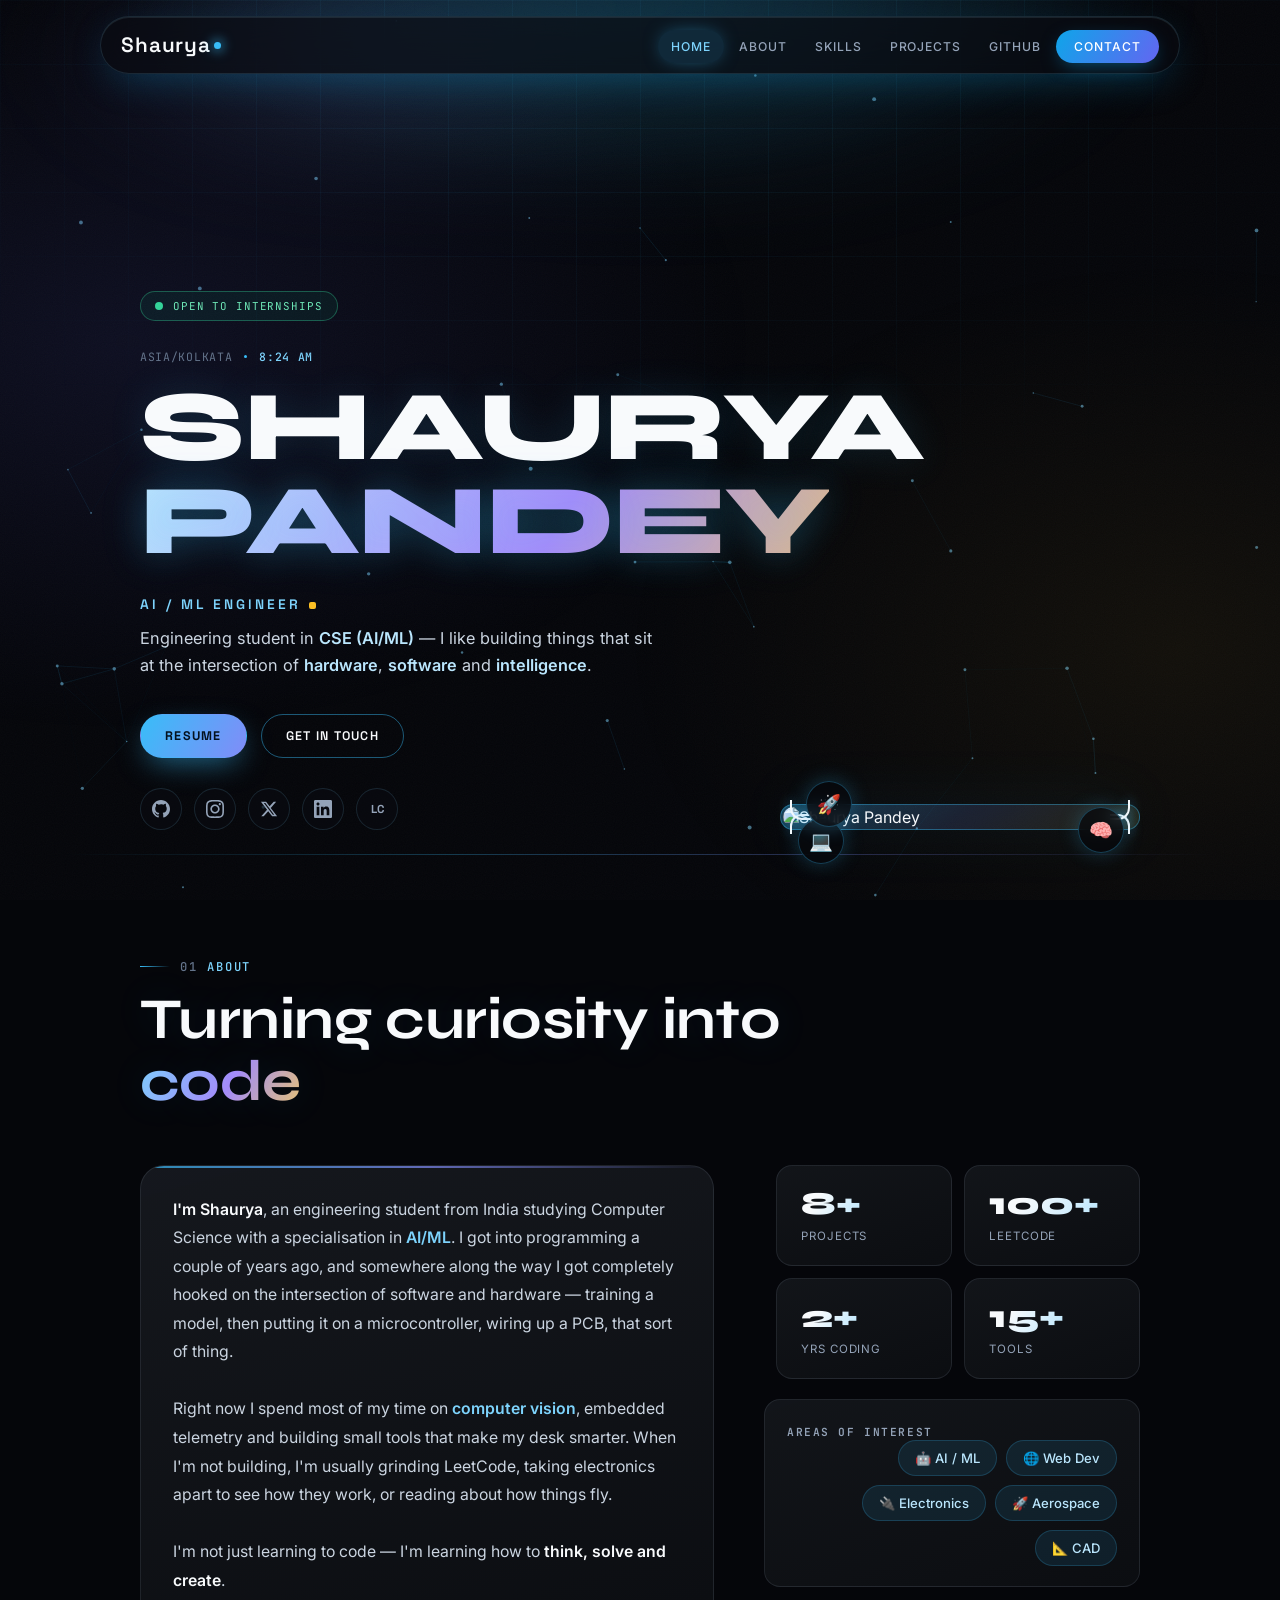
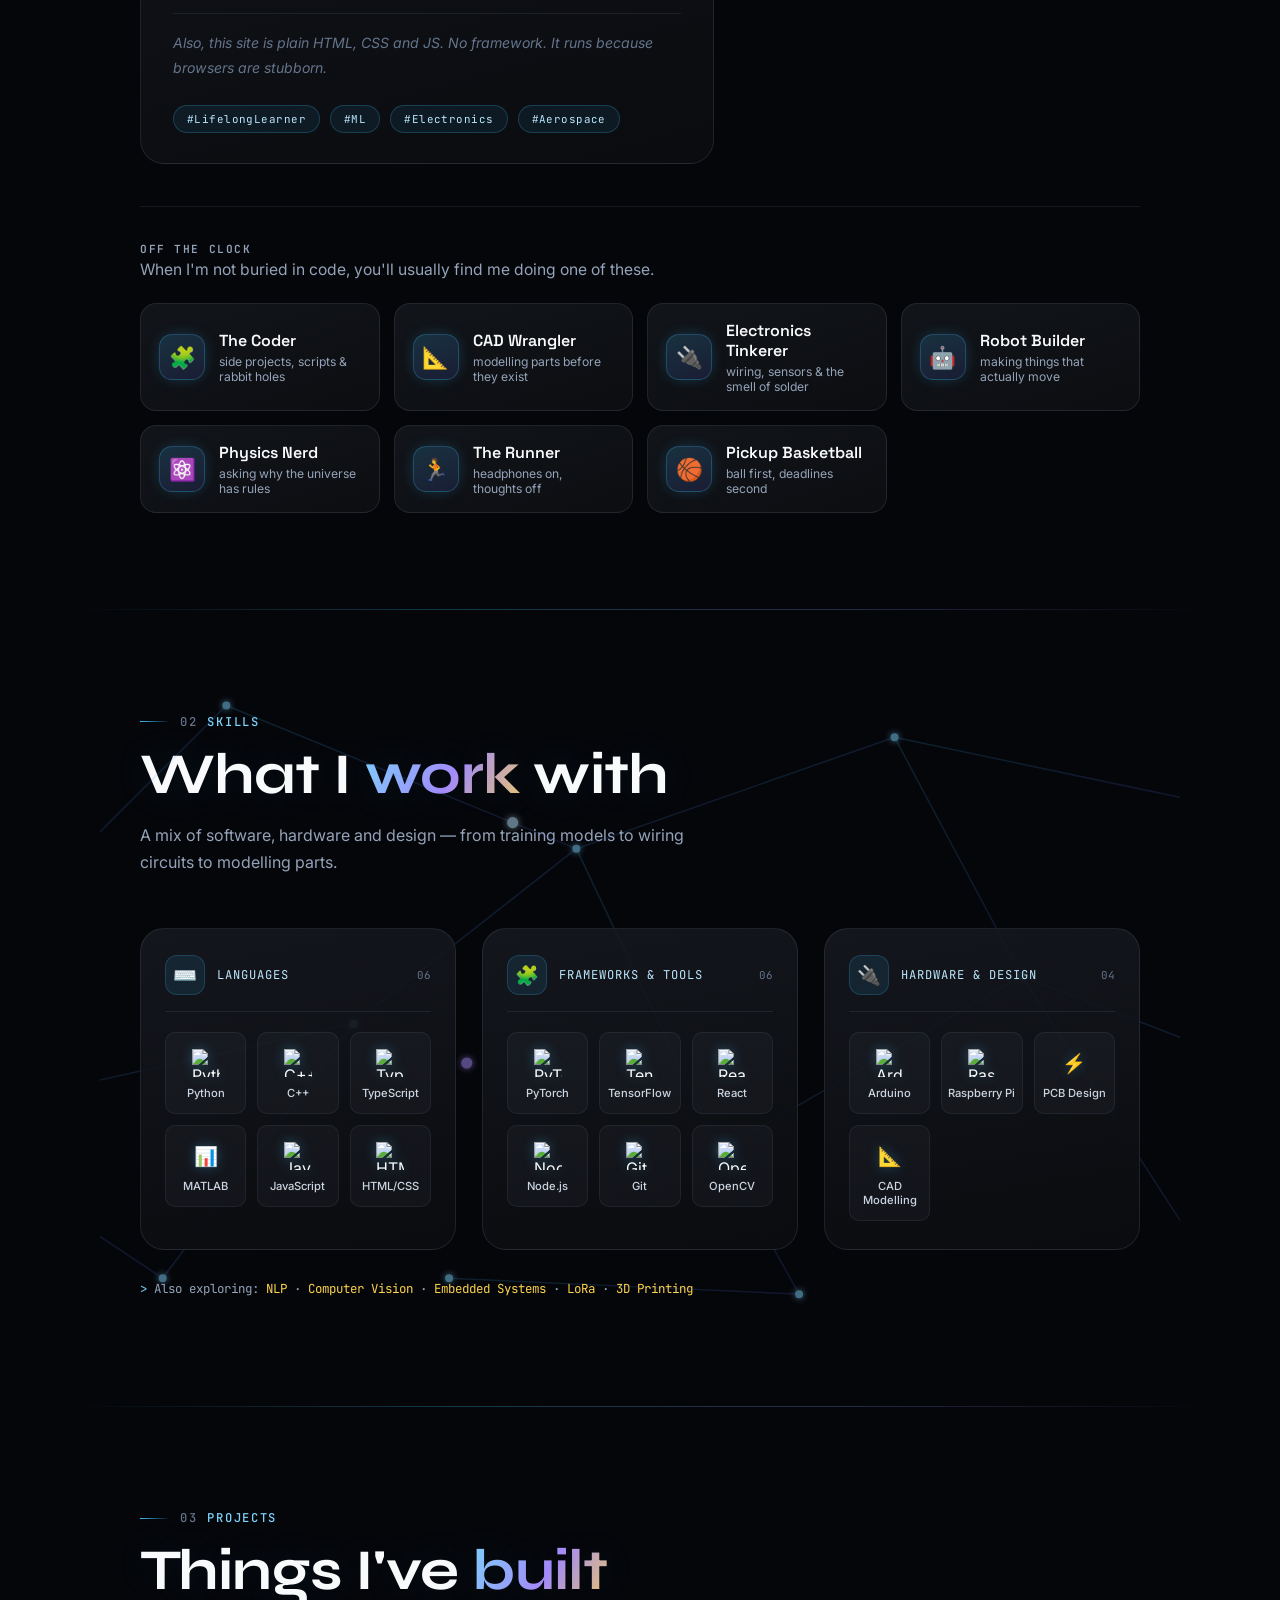
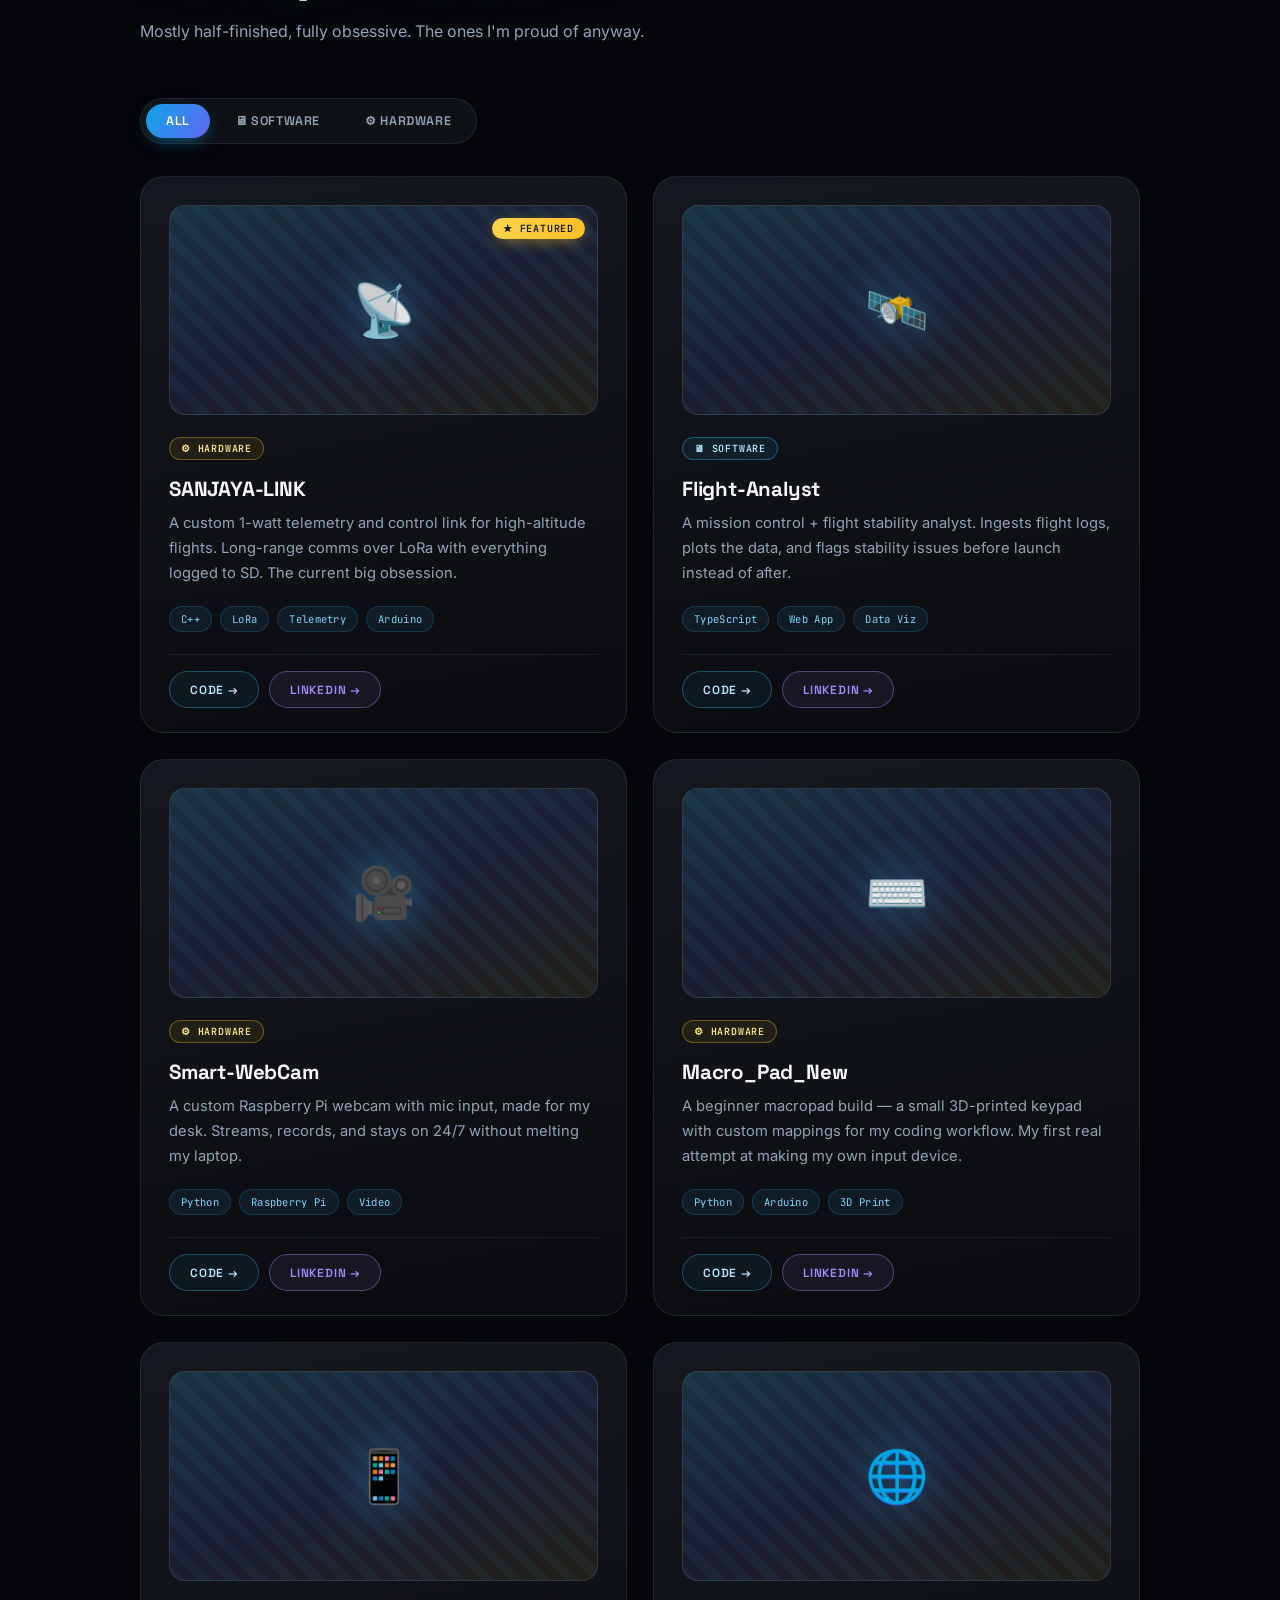
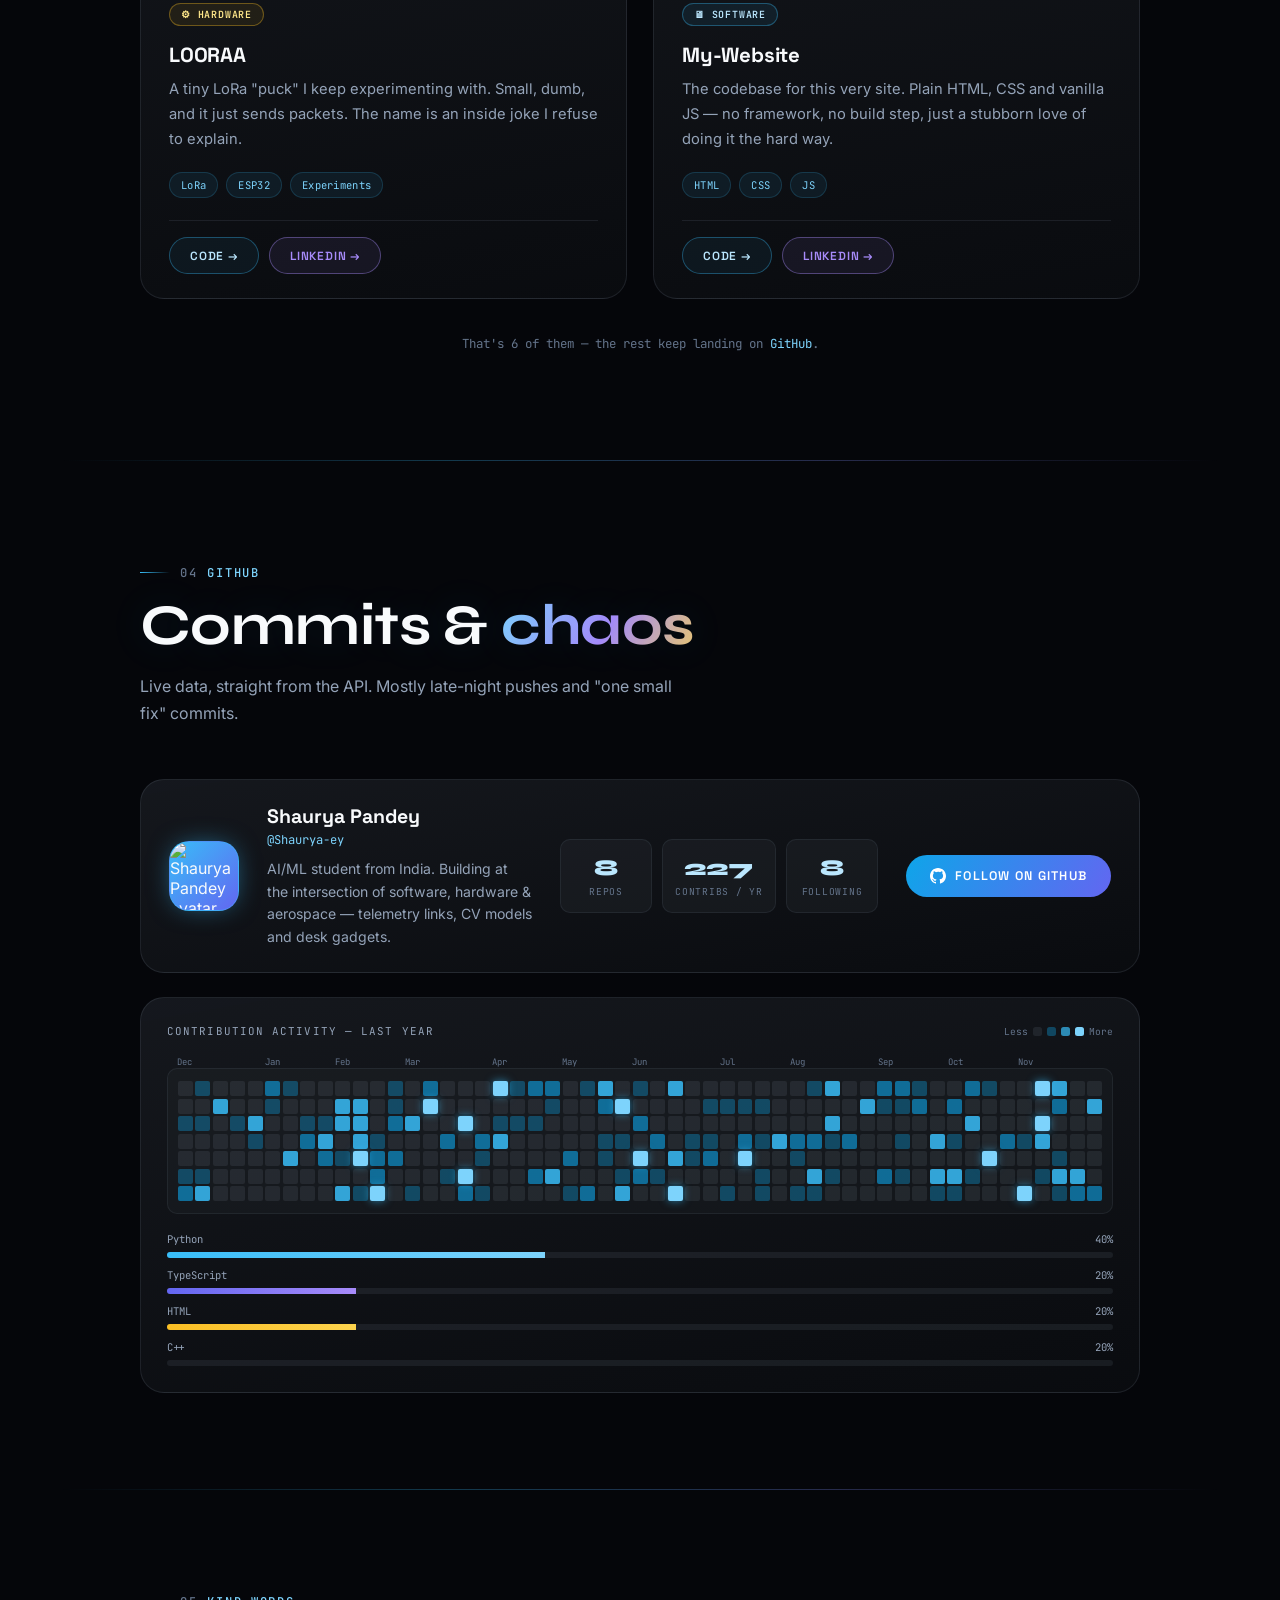
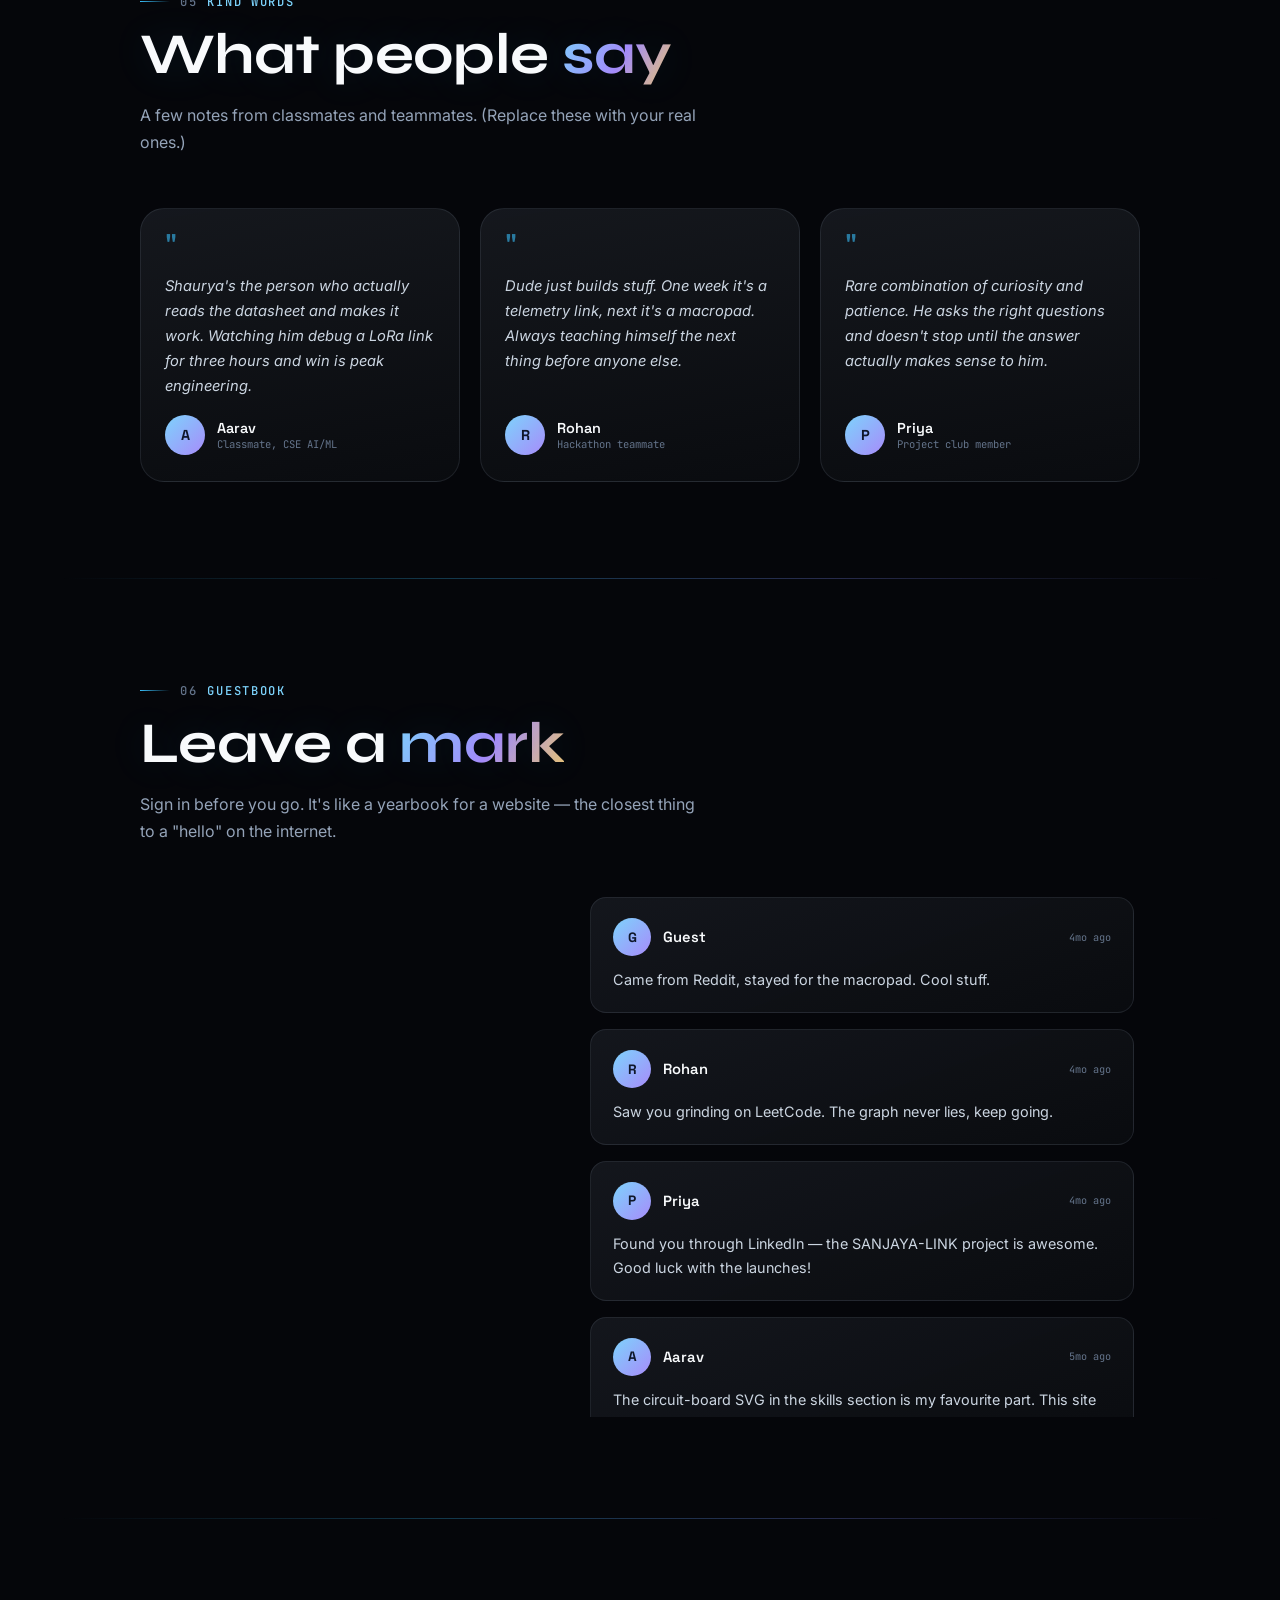
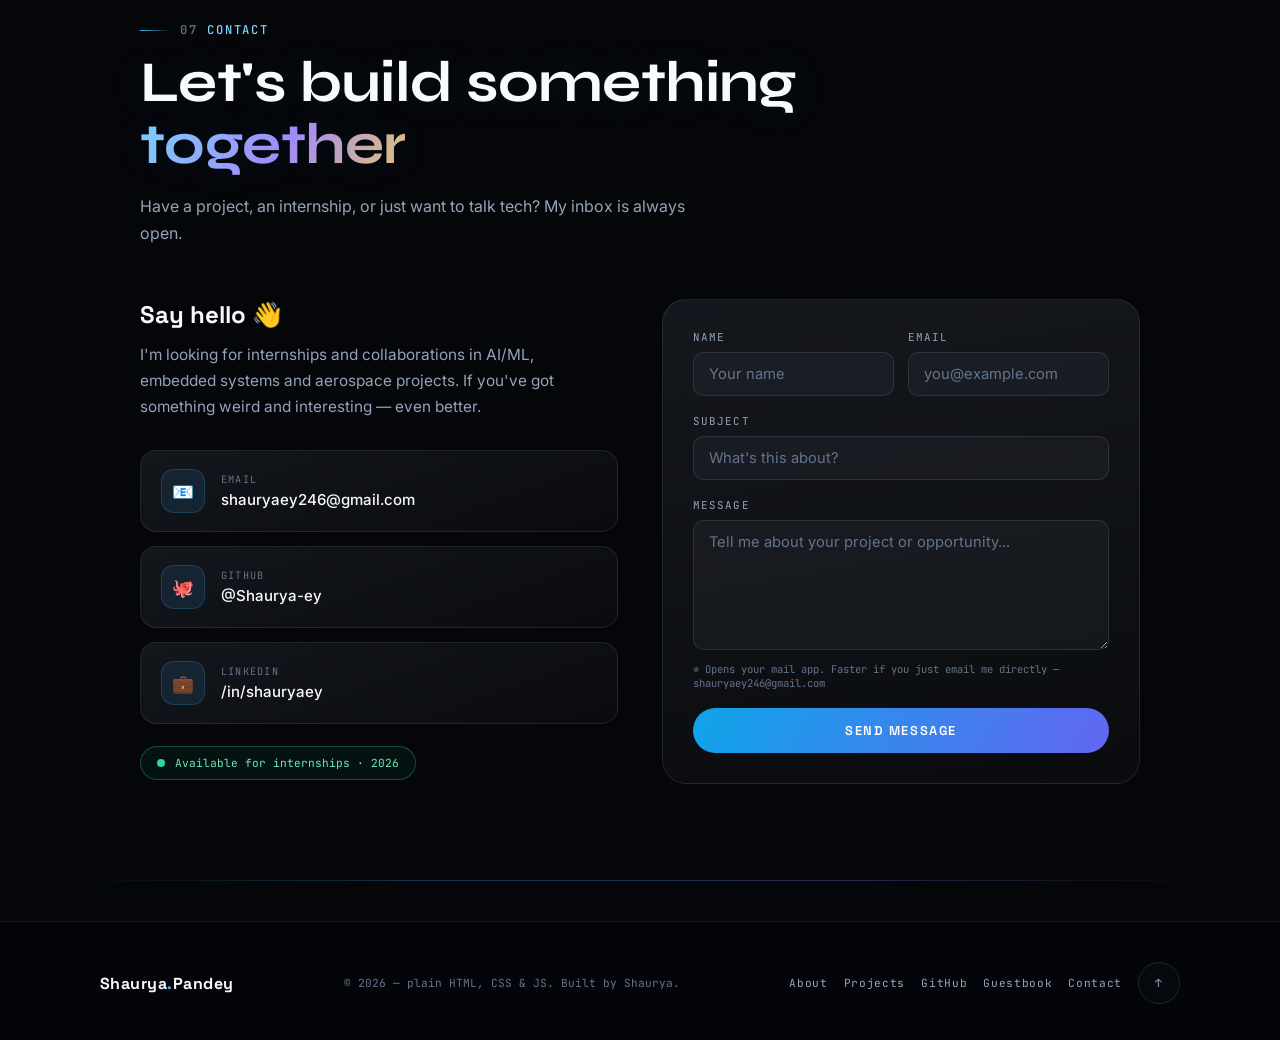
==== commit f8671f85: "Done with everything" ====
--- a/main.html
+++ b/main.html
@@ -12,7 +12,6 @@
 <script>document.documentElement.classList.add('js');</script>
 <style>
     :root{
-      /* palette */
       --bg: #05060a;
       --sky-500: #0ea5e9;
       --sky-400: #38bdf8;
@@ -23,19 +22,16 @@
       --violet-500: #6366f1;
       --amber-400: #fbbf24;
       --amber-300: #fcd34d;
-      --pink-400: #f472b6;
       --ink: #f8fafc;
       --ink-dim: #cbd5e1;
       --muted: #94a3b8;
       --muted-dim: #64748b;
 
-      /* type */
       --font-display: 'Syne', sans-serif;
       --font-body: 'Inter', sans-serif;
       --font-accent: 'Space Grotesk', sans-serif;
       --font-mono: 'JetBrains Mono', monospace;
 
-      /* spacing scale */
       --space-1: 4px;
       --space-2: 8px;
       --space-3: 16px;
@@ -44,7 +40,6 @@
       --space-6: 64px;
       --space-7: 96px;
 
-      /* radius */
       --r-sm: 10px;
       --r-md: 16px;
       --r-lg: 24px;
@@ -58,6 +53,7 @@
 
     html{
         scroll-behavior: smooth;
+        overflow-x: clip;
     }
     html,body{
         margin:0;
@@ -72,6 +68,7 @@
     body{
         overflow-x: clip;
     }
+
     ::selection{
         background:rgba(56,189,248,.35);
         color:var(--ink);
@@ -85,9 +82,7 @@
         border:2px solid #07080d;
     }
 
-
-
-    /* ============ COSMIC BACKGROUND STACK ============ */
+    /* ============ BACKGROUND STACK ============ */
     .bg-canvas{
         position:fixed;
         inset:0;
@@ -102,8 +97,7 @@
         background:
             radial-gradient(800px 420px at 50% -12%, rgba(56,189,248,.14), transparent 70%),
             radial-gradient(900px 560px at 10% 38%, rgba(99,102,241,.10), transparent 70%),
-            radial-gradient(800px 560px at 92% 72%, rgba(251,191,36,.06), transparent 70%),
-            radial-gradient(700px 500px at 70% 10%, rgba(244,114,182,.05), transparent 70%);
+            radial-gradient(800px 560px at 92% 72%, rgba(251,191,36,.06), transparent 70%);
     }
     .bg-grid{
         position:fixed;
@@ -125,7 +119,6 @@
         opacity:.05;
         background-image:url("data:image/svg+xml,%3Csvg xmlns='http://www.w3.org/2000/svg' width='120' height='120'%3E%3Cfilter id='n'%3E%3CfeTurbulence type='fractalNoise' baseFrequency='0.9' numOctaves='2'/%3E%3C/filter%3E%3Crect width='100%25' height='100%25' filter='url(%23n)' opacity='.6'/%3E%3C/svg%3E");
     }
-    /* a drifting aurora band behind the hero */
     .aurora{
         position:fixed;
         top:-30%;
@@ -162,17 +155,18 @@
         z-index:2;
     }
 
+    /* ============ TYPOGRAPHY ============ */
     h1,h2,h3{ margin:0; }
 
     .section{
-        max-width:1180px;
+        max-width:1080px;
         margin:0 auto;
         padding:var(--space-7) 40px;
         scroll-margin-top:110px;
     }
 
     .section-head{
-        margin-bottom:56px;
+        margin-bottom:52px;
         max-width:680px;
     }
     .section-eyebrow{
@@ -180,16 +174,16 @@
         align-items:center;
         gap:10px;
         font-family:var(--font-mono);
-        font-size:.78rem;
+        font-size:.76rem;
         font-weight:500;
         letter-spacing:.14em;
         text-transform:uppercase;
         color:var(--sky-300);
-        margin-bottom:16px;
+        margin-bottom:14px;
     }
     .section-eyebrow::before{
         content:'';
-        width:34px;
+        width:30px;
         height:1px;
         background:linear-gradient(90deg, var(--sky-400), transparent);
     }
@@ -227,13 +221,13 @@
         border:none;
     }
 
-
+    /* ============ NAVBAR ============ */
     .navbar{
         position:sticky;
         top:16px;
         z-index:100;
         width:min(1080px, 94vw);
-        margin:18px auto 0;
+        margin:16px auto 0;
         display:flex;
         align-items:center;
         justify-content:space-between;
@@ -258,10 +252,9 @@
     }
 
     .logo-wrap{
-        position:relative;
-        display:flex;
-        align-items:center;
-        height:100%;
+        display:flex;
+        align-items:center;
+        text-decoration:none;
         cursor:default;
     }
     .logo{
@@ -280,9 +273,8 @@
     .logo-wrap:hover .letter{
         transform:translateY(-2px);
         color:var(--sky-200);
-        text-shadow:0 0 16px rgba(129,140,248,.9);
-    }
-    
+        text-shadow:0 0 14px rgba(129,140,248,.9);
+    }
     .logo-dot{
         width:7px;
         height:7px;
@@ -350,16 +342,17 @@
         transition:transform .3s ease, opacity .3s ease;
     }
 
+    /* ============ HERO ============ */
     .hero{
         display:flex;
         align-items:flex-end;
         justify-content:space-between;
         gap:44px;
         flex-wrap:wrap;
-        padding:28px 40px 24px;
+        padding:2px 40px 24px;
         max-width:1080px;
         margin:0 auto;
-        min-height:calc(100vh - 96px);
+        min-height:calc(100vh - 120px);
         scroll-margin-top:100px;
     }
 
@@ -424,8 +417,10 @@
         line-height:.95;
         letter-spacing:-0.015em;
         font-size:clamp(2.4rem, 8vw, 6.2rem);
+        max-width:100%;
+        text-wrap: balance;
         color:var(--ink);
-        text-shadow:0 0 40px rgba(56,189,248,.16);
+        text-shadow:0 0 40px rgba(56,189,248,.14);
     }
     .hero-line{ display:block; }
     .hero-line .glow{
@@ -433,7 +428,7 @@
         -webkit-background-clip:text;
         background-clip:text;
         color:transparent;
-        filter:drop-shadow(0 0 20px rgba(56,189,248,.25));
+        filter:drop-shadow(0 0 20px rgba(56,189,248,.2));
     }
 
     .hero-role{
@@ -547,6 +542,7 @@
         font-weight:700;
     }
 
+    /* hero visual — static, no float animation */
     .hero-visual{
         position:relative;
         flex:0 0 auto;
@@ -560,15 +556,14 @@
             linear-gradient(145deg, rgba(56,189,248,.28), rgba(129,140,248,.14), rgba(251,191,36,.10));
         border:1px solid rgba(56,189,248,.4);
         box-shadow:
-            0 0 60px -10px rgba(56,189,248,.4),
-            inset 0 0 40px rgba(56,189,248,.08);
+            0 0 60px -10px rgba(56,189,248,.35),
+            inset 0 0 40px rgba(56,189,248,.06);
     }
     .hero-photo{
         width:100%;
         display:block;
         border-radius:22px;
     }
-
     .corner{
         position:absolute;
         width:20px;
@@ -577,10 +572,10 @@
         pointer-events:none;
         filter:drop-shadow(0 0 6px rgba(56,189,248,.8));
     }
-    .corner-tl{ top:10px; left:10px; border-top:2px solid; border-left:2px solid; border-top-left-radius:12px; }
-    .corner-tr{ top:10px; right:10px; border-top:2px solid; border-right:2px solid; border-top-right-radius:12px; }
-    .corner-bl{ bottom:10px; left:10px; border-bottom:2px solid; border-left:2px solid; border-bottom-left-radius:12px; }
-    .corner-br{ bottom:10px; right:10px; border-bottom:2px solid; border-right:2px solid; border-bottom-right-radius:12px; }
+    .corner-tl{ top:9px; left:9px; border-top:2px solid; border-left:2px solid; border-top-left-radius:12px; }
+    .corner-tr{ top:9px; right:9px; border-top:2px solid; border-right:2px solid; border-top-right-radius:12px; }
+    .corner-bl{ bottom:9px; left:9px; border-bottom:2px solid; border-left:2px solid; border-bottom-left-radius:12px; }
+    .corner-br{ bottom:9px; right:9px; border-bottom:2px solid; border-right:2px solid; border-bottom-right-radius:12px; }
 
     .orbit-chip{
         position:absolute;
@@ -589,13 +584,13 @@
         justify-content:center;
         width:46px;
         height:46px;
-        font-size:1.2em;
+        font-size:1.2rem;
         border-radius:50%;
         background:rgba(6,8,12,.7);
         border:1px solid rgba(56,189,248,.3);
         backdrop-filter:blur(8px);
         -webkit-backdrop-filter:blur(8px);
-        box-shadow:0 0 20px rgba(56,189,248,.28);
+        box-shadow:0 0 20px rgba(56,189,248,.25);
         animation: chip-float 5s ease-in-out infinite;
         z-index:2;
     }
@@ -604,13 +599,14 @@
         50%{ transform:translateY(-10px) rotate(7deg); }
     }
 
-
+    /* ============ ABOUT ============ */
     .about .section-body{
         display:grid;
         grid-template-columns: 1.2fr .8fr;
         gap:44px;
         align-items:start;
     }
+
     .bio-card{
         padding:30px 32px;
         border-radius:var(--r-lg);
@@ -635,10 +631,7 @@
         line-height:1.8;
     }
     .about-bio strong{ color:var(--ink); font-weight:600; }
-    .about-bio .hl{
-        color:var(--sky-300);
-        font-weight:600;
-    }
+    .about-bio .hl{ color:var(--sky-300); font-weight:600; }
     .about-bio em{
         display:block;
         margin-top:18px;
@@ -673,8 +666,8 @@
     }
     .stats-grid{
         display:grid;
-        grid-template-columns:1fr 1fr;
-        gap:16px;
+        grid-template-columns:repeat(2, minmax(176px, auto));
+        gap:12px;
         justify-content:end;
         width:fit-content;
     }
@@ -739,7 +732,7 @@
         color:var(--sky-200);
         font-size:.82rem;
         font-weight:500;
-        transition:transform .3s ease, background .3s ease, box-shadow .3s ease;
+        transition:transform .3s ease, background .3s ease;
     }
     .focus-chip:hover{
         background:rgba(56,189,248,.2);
@@ -856,16 +849,15 @@
         color:var(--muted);
     }
     .skills-note .spark{ color:var(--sky-300); }
-    .skills-note .tag{
-        color:var(--amber-300);
-    }
-
+    .skills-note .tag{ color:var(--amber-300); }
+
+    /* ============ PROJECTS ============ */
     .projects-filter{
         display:inline-flex;
         gap:5px;
         padding:5px;
         background:rgba(148,163,184,.07);
-        border:1px solid rgba(148,163,184,.12);
+        border:1px solid rgba(148,163,184,.14);
         border-radius:var(--r-full);
         margin-bottom:32px;
     }
@@ -913,15 +905,234 @@
     }
     .project-card.hidden{ display:none; }
     @keyframes card-in{
-        from{ opacity:0; transform:translateY(18px) scale(.98); }
+        from{ opacity:0; transform:translateY(18px) scale(.97); }
         to{ opacity:1; transform:none; }
-
     }
     .project-card.showing{ animation:card-in .45s ease both; }
+
+    /* image banner on each project card — real image if present, pretty placeholder otherwise */
+    .project-media{
+        position:relative;
+        height:210px;
+        border-radius:var(--r-md);
+        overflow:hidden;
+        background:
+            linear-gradient(160deg, rgba(56,189,248,.16), rgba(99,102,241,.12), rgba(251,191,36,.08)),
+            repeating-linear-gradient(45deg, rgba(56,189,248,.05) 0 10px, transparent 10px 20px);
+        border:1px solid rgba(148,163,184,.16);
+        margin-bottom:22px;
+        display:flex;
+        align-items:center;
+        justify-content:center;
+    }
+    .project-media-fallback{
+        position:absolute;
+        inset:0;
+        display:flex;
+        align-items:center;
+        justify-content:center;
+        font-size:3.2rem;
+        opacity:.9;
+        filter:drop-shadow(0 0 26px rgba(56,189,248,.55));
+    }
+    .project-media img{
+        position:absolute;
+        inset:0;
+        width:100%;
+        height:100%;
+        object-fit:cover;
+        z-index:2;
+    }
+    /* auto-building slideshow layers */
+    .pm-layers{
+        position:absolute;
+        inset:0;
+        border-radius:var(--r-md);
+        overflow:hidden;
+        z-index:2;
+    }
+    .pm-slide{
+        position:absolute;
+        inset:0;
+        width:100%;
+        height:100%;
+        object-fit:cover;
+        opacity:0;
+        transition:opacity .9s ease;
+    }
+    .pm-slide.on{
+        opacity:1;
+        z-index:2;
+    }
+    .pm-dots{
+        position:absolute;
+        bottom:10px;
+        left:0;
+        right:0;
+        display:flex;
+        justify-content:center;
+        gap:6px;
+        z-index:5;
+        pointer-events:none;
+    }
+    .pm-dot{
+        width:6px;
+        height:6px;
+        border-radius:50%;
+        background:rgba(255,255,255,.4);
+        transition:background .3s ease, transform .3s ease, box-shadow .3s ease;
+    }
+    .pm-dot.on{
+        background:var(--sky-300);
+        transform:scale(1.4);
+        box-shadow:0 0 8px rgba(56,189,248,.9);
+    }
+    .pm-caption{
+        position:absolute;
+        bottom:8px;
+        right:10px;
+        z-index:5;
+        font-family:var(--font-mono);
+        font-size:.6rem;
+        letter-spacing:.04em;
+        color:var(--sky-200);
+        background:rgba(4,6,10,.65);
+        padding:3px 9px;
+        border-radius:var(--r-full);
+        backdrop-filter:blur(4px);
+        pointer-events:none;
+    }
+    .project-card .project-badge{
+        position:absolute;
+        top:12px;
+        right:12px;
+        z-index:3;
+    }
+    .project-body{
+        display:flex;
+        flex-direction:column;
+        flex:1;
+    }
+    .proj-link.link-in{
+        color:var(--violet-300);
+        border-color:rgba(167,139,250,.4);
+        background:rgba(167,139,250,.08);
+    }
+    .proj-link.link-in:hover{
+        color:#c4b5fd;
+        background:rgba(167,139,250,.16);
+        border-color:var(--violet-300);
+        box-shadow:0 10px 24px -10px rgba(139,92,246,.55);
+    }
     .projects-grid{
         display:grid;
         grid-template-columns:repeat(2, 1fr);
-        gap:24px;
+        gap:26px;
+    }
+
+    /* the shot thumbnails stay in the DOM as the hidden data source for the
+       auto-building hover slideshow, so keep them visually hidden */
+    .project-shots{
+        display:none;
+    }
+    .shot{
+        position:relative;
+        width:92px;
+        height:64px;
+        border-radius:10px;
+        overflow:hidden;
+        border:1px solid rgba(148,163,184,.22);
+        flex-shrink:0;
+        cursor:pointer;
+        background:linear-gradient(160deg, rgba(56,189,248,.16), rgba(99,102,241,.12));
+    }
+    .shot img{
+        width:100%;
+        height:100%;
+        object-fit:cover;
+        display:block;
+    }
+    .shot-fallback{
+        position:absolute;
+        inset:0;
+        display:flex;
+        align-items:center;
+        justify-content:center;
+        font-size:1.3rem;
+    }
+    .shot figcaption{
+        position:absolute;
+        left:0; right:0; bottom:0;
+        padding:2px 5px 3px;
+        font-family:var(--font-mono);
+        font-size:.58rem;
+        text-align:center;
+        color:var(--sky-200);
+        background:rgba(4,6,10,.72);
+        white-space:nowrap;
+        overflow:hidden;
+        text-overflow:ellipsis;
+    }
+
+    /* no-js / reduced ground: gallery visible on reduced-motion handled in media query */
+
+    /* ============ HOBBIES (about) ============ */
+    .hobbies-block{
+        margin-top:42px;
+        padding-top:30px;
+        border-top:1px solid rgba(148,163,184,.12);
+    }
+    .hobbies-lead{
+        margin:0 0 20px;
+        max-width:560px;
+        color:var(--muted);
+        font-size:.98rem;
+        line-height:1.65;
+    }
+    .hobbies-lead strong{ color:var(--sky-200); font-weight:600; }
+    .hobby-grid{
+        display:grid;
+        grid-template-columns:repeat(auto-fill, minmax(232px, 1fr));
+        gap:14px;
+    }
+    .hobby-card{
+        display:flex;
+        align-items:center;
+        gap:14px;
+        padding:16px 18px;
+        border-radius:var(--r-md);
+        background:linear-gradient(160deg, rgba(20,23,28,.9), rgba(12,14,18,.97));
+        border:1px solid rgba(148,163,184,.14);
+        transition:transform .3s cubic-bezier(.34,1.2,.64,1), border-color .3s ease, box-shadow .3s ease;
+    }
+    .hobby-card:hover{
+        transform:translateY(-4px);
+        border-color:rgba(56,189,248,.45);
+        box-shadow:0 16px 34px -18px rgba(14,165,233,.5);
+    }
+    .hobby-ico{
+        width:46px; height:46px; flex-shrink:0;
+        display:flex; align-items:center; justify-content:center;
+        font-size:1.35rem; border-radius:13px;
+        background:linear-gradient(160deg, rgba(56,189,248,.18), rgba(99,102,241,.14));
+        border:1px solid rgba(56,189,248,.25);
+        box-shadow:0 0 18px -6px rgba(56,189,248,.45);
+    }
+    .hobby-meta{
+        min-width:0;
+    }
+    .hobby-name{
+        font-family:var(--font-accent);
+        font-weight:600;
+        font-size:1rem;
+        color:var(--ink);
+        line-height:1.2;
+    }
+    .hobby-tag{
+        display:block;
+        margin-top:4px;
+        font-size:.76rem;
+        color:var(--muted);
     }
     .project-card{
         position:relative;
@@ -1014,25 +1225,34 @@
     }
     .project-links{
         display:flex;
+        flex-wrap:wrap;
         gap:10px;
-        margin-top:20px;
+        margin-top:22px;
+        padding-top:16px;
+        border-top:1px solid rgba(148,163,184,.12);
     }
     .proj-link{
         display:inline-flex;
         align-items:center;
-        gap:7px;
+        gap:8px;
+        padding:10px 20px;
+        border-radius:var(--r-full);
         font-family:var(--font-accent);
-        font-size:.76rem;
+        font-size:.74rem;
         font-weight:600;
-        letter-spacing:.06em;
+        letter-spacing:.07em;
         text-transform:uppercase;
-        color:var(--sky-300);
+        color:var(--sky-200);
+        border:1px solid rgba(56,189,248,.35);
+        background:rgba(56,189,248,.06);
         text-decoration:none;
-        transition:color .3s ease, gap .3s ease;
+        transition:transform .3s cubic-bezier(.34,1.2,.64,1), background .3s ease, border-color .3s ease, box-shadow .3s ease;
     }
     .proj-link:hover{
-        color:var(--sky-200);
-        gap:11px;
+        background:rgba(56,189,248,.14);
+        border-color:var(--sky-400);
+        transform:translateY(-2px);
+        box-shadow:0 10px 24px -10px rgba(56,189,248,.55);
     }
     .projects-more{
         margin-top:36px;
@@ -1047,11 +1267,10 @@
     }
     .projects-more a:hover{ color:var(--sky-200); }
 
-
-
+    /* ============ GITHUB (compact) ============ */
     .github-body{
         display:flex;
-       flex-direction:column;
+        flex-direction:column;
         gap:24px;
     }
     .gh-card{
@@ -1082,7 +1301,13 @@
     }
     .gh-avatar img{
         width:100%;
+        height:100%;
+        object-fit:cover;
         display:block;
+    }
+    .gh-info{
+        flex:1 1 240px;
+        min-width:200px;
     }
     .gh-name{
         font-family:var(--font-accent);
@@ -1132,7 +1357,7 @@
     }
     .gh-follow{
         flex-shrink:0;
-        padding:13px;
+        padding:13px 24px;
         border-radius:var(--r-full);
         background:linear-gradient(120deg, var(--sky-500), var(--violet-500));
         color:#fff;
@@ -1179,15 +1404,12 @@
         color:var(--muted-dim);
     }
     .gh-legend .sw{
-        width:9px;
-        height:9px;
-        border-radius:2.5px;
-    }
-    .gh-legend .sw.s0{ background:rgba(148,163,184,.12) }
-    .gh-legend .sw.s1{ background:rgba(14,165,233,.35) }
-    .gh-legend .sw.s2{ background:rgba(14,165,233,.6) }
-    .gh-legend .sw.s3{ background:rgba(56,189,248,.85) }
-    .gh-legend .sw.s4{ background:rgba(125,211,252,1) }
+        width:9px; height:9px; border-radius:2.5px;
+    }
+    .gh-legend .sw.s0{ background:rgba(148,163,184,.12); }
+    .gh-legend .sw.s1{ background:rgba(14,165,233,.35); }
+    .gh-legend .sw.s2{ background:rgba(56,189,248,.7); }
+    .gh-legend .sw.s3{ background:rgba(125,211,252,1); }
     .contrib-graph{
         display:grid;
         grid-template-columns:repeat(53, 1fr);
@@ -1241,13 +1463,13 @@
         border-radius:var(--r-full);
         background:rgba(148,163,184,.1);
         overflow:hidden;
-        display:flex;
     }
     .lang-bar span{
         display:block;
         height:100%;
     }
 
+    /* ============ TESTIMONIALS ============ */
     .quotes-grid{
         display:grid;
         grid-template-columns:repeat(3, 1fr);
@@ -1295,9 +1517,10 @@
         align-items:center;
         justify-content:center;
         font-family:var(--font-accent);
+        font-weight:700;
         font-size:.9rem;
         color:#0f172a;
-        background:linear-gradient(135deg, var(--sky-300), var(--violet-400));
+        background:linear-gradient(135deg, var(--sky-300), var(--violet-300));
         flex-shrink:0;
     }
     .quote-name{
@@ -1312,8 +1535,7 @@
         color:var(--muted-dim);
     }
 
-
-
+    /* ============ CONTACT ============ */
     .contact-body{
         display:grid;
         grid-template-columns:1fr 1fr;
@@ -1348,7 +1570,7 @@
         background:linear-gradient(160deg, rgba(23,26,32,.85), rgba(10,12,16,.95));
         border:1px solid rgba(148,163,184,.14);
         text-decoration:none;
-        transition:transform .3s ease, border-color .3s ease, box-shadow .3s ease;
+        transition:transform .3s ease, border-color .3s ease;
     }
     .contact-card:hover{
         transform:translateX(5px);
@@ -1479,8 +1701,7 @@
         box-shadow:0 16px 40px -10px rgba(56,189,248,.6);
     }
 
-
-
+    /* ============ GUESTBOOK ============ */
     .guestbook-body{
         display:grid;
         grid-template-columns:.85fr 1.15fr;
@@ -1665,8 +1886,6 @@
         transform:translateY(-4px);
         box-shadow:0 10px 26px -8px rgba(56,189,248,.6);
     }
-
-
 
     /* ============ REVEAL ============ */
     /* hidden state only applies once JS is confirmed working, so a script
@@ -1832,9 +2051,9 @@
                 <span class="hero-line"><span class="glow">PANDEY</span></span>
             </h1>
 
-            <p class="hero-role" id="typewriter">AI / ML Engineer</p>
+            <p class="hero-role">AI / ML Engineer</p>
             <p class="hero-intro">
-                Engineering student specializing in <strong>CSE (AI/ML)</strong> — building things at the
+                Engineering student in <strong>CSE (AI/ML)</strong> — I like building things that sit at the
                 intersection of <strong>hardware</strong>, <strong>software</strong> and <strong>intelligence</strong>.
             </p>
 
@@ -1868,13 +2087,12 @@
                 <span class="corner corner-bl"></span>
                 <span class="corner corner-br"></span>
             </div>
-            <span class="orbit-chip" style="top:18px; left:24px; animation-delay:0s;">💻</span>
-            <span class="orbit-chip" style="top:12%; right:18px; animation-delay:.7s;">✈️</span>
-            <span class="orbit-chip" style="bottom:22%; left:30px; animation-delay:1.4s;">🧠</span>
+            <span class="orbit-chip" style="top:14px; left:18px;">💻</span>
+            <span class="orbit-chip" style="top:10%; right:16px; animation-delay:.7s;">🧠</span>
+            <span class="orbit-chip" style="bottom:12%; left:26px; animation-delay:1.4s;">🚀</span>
         </div>
     </header>
 
-    
     <hr class="divider">
 
     <!-- ============ ABOUT ============ -->
@@ -1887,45 +2105,58 @@
         <div class="section-body">
             <div class="bio-card reveal">
                 <p class="about-bio">
-                    <strong>I'm Shaurya</strong>, an engineering student studying Computer Science with a specialization
-                    in <span class="hl">AI/ML</span>. I'm drawn to problems that mix code with something tangible — whether
-                    that's a machine learning model, a piece of electronics, or a system inspired by aerospace engineering.
-                    When I'm not building something, I'm usually learning a new tool, solving problems on LeetCode, or
-                    reading about how things work under the hood.
+                    <strong>I'm Shaurya</strong>, an engineering student from India studying Computer Science with a
+                    specialisation in <span class="hl">AI/ML</span>. I got into programming a couple of years ago, and
+                    somewhere along the way I got completely hooked on the intersection of software and hardware —
+                    training a model, then putting it on a microcontroller, wiring up a PCB, that sort of thing.
                     <br><br>
-                    Beyond academics, I'm focused on growing into someone who can create <span class="hl">meaningful,
-                    impactful technology</span>. This portfolio is a reflection of that journey — a collection of my work,
-                    my learning process, and my continuous push to improve.
+                    Right now I spend most of my time on <span class="hl">computer vision</span>, embedded telemetry
+                    and building small tools that make my desk smarter. When I'm not building, I'm usually grinding
+                    LeetCode, taking electronics apart to see how they work, or reading about how things fly.
                     <br><br>
-                    I'm not just learning to code or build — I'm learning how to <strong>think, solve, and create</strong>.
-                    <em>— constantly shipping, constantly iterating.</em>
+                    I'm not just learning to code — I'm learning how to <strong>think, solve and create</strong>.
+                    <em>Also, this site is plain HTML, CSS and JS. No framework. It runs because browsers are stubborn.</em>
                 </p>
                 <div class="bio-tags">
                     <span class="bio-tag">#LifelongLearner</span>
                     <span class="bio-tag">#ML</span>
-                    <span class="bio-tag">#Hardware</span>
+                    <span class="bio-tag">#Electronics</span>
                     <span class="bio-tag">#Aerospace</span>
                 </div>
             </div>
 
             <div class="about-side">
                 <div class="stats-grid">
-                    <div class="stat-card reveal reveal-d1"><span class="stat-icon">🚀</span><span class="stat-num">6+</span><span class="stat-label">Projects Built</span></div>
-                    <div class="stat-card reveal reveal-d1"><span class="stat-icon">💡</span><span class="stat-num">100+</span><span class="stat-label">Problems Solved</span></div>
-                    <div class="stat-card reveal reveal-d2"><span class="stat-icon">🛠️</span><span class="stat-num">2+</span><span class="stat-label">Years Coding</span></div>
-                    <div class="stat-card reveal reveal-d2"><span class="stat-icon">🧰</span><span class="stat-num">15+</span><span class="stat-label">Tools &amp; Frameworks</span></div>
-                </div>
-
-                <div class="focus-card reveal reveal-d3">
+                    <div class="stat-card reveal"><span class="stat-num">8+</span><span class="stat-label">Projects</span></div>
+                    <div class="stat-card reveal reveal-d1"><span class="stat-num">100+</span><span class="stat-label">LeetCode</span></div>
+                    <div class="stat-card reveal reveal-d1"><span class="stat-num">2+</span><span class="stat-label">Yrs Coding</span></div>
+                    <div class="stat-card reveal reveal-d2"><span class="stat-num">15+</span><span class="stat-label">Tools</span></div>
+                </div>
+
+                <div class="focus-card reveal reveal-d2">
                     <span class="focus-label">Areas of Interest</span>
                     <div class="about-focus">
                         <span class="focus-chip">🤖 AI / ML</span>
-                        <span class="focus-chip">🌐 Web Development</span>
+                        <span class="focus-chip">🌐 Web Dev</span>
                         <span class="focus-chip">🔌 Electronics</span>
                         <span class="focus-chip">🚀 Aerospace</span>
-                        <span class="focus-chip">📐 CAD / Design</span>
-                    </div>
-                </div>
+                        <span class="focus-chip">📐 CAD</span>
+                    </div>
+                </div>
+            </div>
+        </div>
+
+        <div class="hobbies-block reveal">
+            <span class="focus-label">Off the clock</span>
+            <p class="hobbies-lead">When I'm not buried in code, you'll usually find me doing one of these.</p>
+            <div class="hobby-grid">
+                <div class="hobby-card"><span class="hobby-ico">🧩</span><div class="hobby-meta"><span class="hobby-name">The Coder</span><span class="hobby-tag">side projects, scripts &amp; rabbit holes</span></div></div>
+                <div class="hobby-card"><span class="hobby-ico">📐</span><div class="hobby-meta"><span class="hobby-name">CAD Wrangler</span><span class="hobby-tag">modelling parts before they exist</span></div></div>
+                <div class="hobby-card"><span class="hobby-ico">🔌</span><div class="hobby-meta"><span class="hobby-name">Electronics Tinkerer</span><span class="hobby-tag">wiring, sensors &amp; the smell of solder</span></div></div>
+                <div class="hobby-card"><span class="hobby-ico">🤖</span><div class="hobby-meta"><span class="hobby-name">Robot Builder</span><span class="hobby-tag">making things that actually move</span></div></div>
+                <div class="hobby-card"><span class="hobby-ico">⚛️</span><div class="hobby-meta"><span class="hobby-name">Physics Nerd</span><span class="hobby-tag">asking why the universe has rules</span></div></div>
+                <div class="hobby-card"><span class="hobby-ico">🏃</span><div class="hobby-meta"><span class="hobby-name">The Runner</span><span class="hobby-tag">headphones on, thoughts off</span></div></div>
+                <div class="hobby-card"><span class="hobby-ico">🏀</span><div class="hobby-meta"><span class="hobby-name">Pickup Basketball</span><span class="hobby-tag">ball first, deadlines second</span></div></div>
             </div>
         </div>
     </section>
@@ -1998,15 +2229,15 @@
                 <div class="skill-card-head">
                     <span class="icon">⌨️</span>
                     <span class="skill-group-title">Languages</span>
-                    <span class="skill-count">05</span>
+                    <span class="skill-count">06</span>
                 </div>
                 <div class="tech-grid">
                     <div class="tech-card"><img src="https://cdn.simpleicons.org/python" alt="Python" class="tech-icon"><span class="tech-label">Python</span></div>
                     <div class="tech-card"><img src="https://cdn.simpleicons.org/cplusplus" alt="C++" class="tech-icon"><span class="tech-label">C++</span></div>
+                    <div class="tech-card"><img src="https://cdn.simpleicons.org/typescript" alt="TypeScript" class="tech-icon"><span class="tech-label">TypeScript</span></div>
+                    <div class="tech-card"><span class="tech-icon custom">📊</span><span class="tech-label">MATLAB</span></div>
                     <div class="tech-card"><img src="https://cdn.simpleicons.org/javascript" alt="JavaScript" class="tech-icon"><span class="tech-label">JavaScript</span></div>
-                    <div class="tech-card"><img src="https://cdn.simpleicons.org/matlab" alt="MATLAB" class="tech-icon"><span class="tech-label">MATLAB</span></div>
-                    <div class="tech-card"><img src="https://cdn.simpleicons.org/css3" alt="CSS" class="tech-icon"><span class="tech-label">CSS</span></div>
-                    <div class="tech-card"><img src="https://cdn.simpleicons.org/html5" alt="HTML" class="tech-icon"><span class="tech-label">HTML</span></div>
+                    <div class="tech-card"><img src="https://cdn.simpleicons.org/html5" alt="HTML" class="tech-icon"><span class="tech-label">HTML/CSS</span></div>
                 </div>
             </div>
 
@@ -2017,12 +2248,12 @@
                     <span class="skill-count">06</span>
                 </div>
                 <div class="tech-grid">
+                    <div class="tech-card"><img src="https://cdn.simpleicons.org/pytorch" alt="PyTorch" class="tech-icon"><span class="tech-label">PyTorch</span></div>
+                    <div class="tech-card"><img src="https://cdn.simpleicons.org/tensorflow" alt="TensorFlow" class="tech-icon"><span class="tech-label">TensorFlow</span></div>
                     <div class="tech-card"><img src="https://cdn.simpleicons.org/react" alt="React" class="tech-icon"><span class="tech-label">React</span></div>
                     <div class="tech-card"><img src="https://cdn.simpleicons.org/nodedotjs" alt="Node.js" class="tech-icon"><span class="tech-label">Node.js</span></div>
-                    <div class="tech-card"><img src="https://cdn.simpleicons.org/pytorch" alt="PyTorch" class="tech-icon"><span class="tech-label">PyTorch</span></div>
                     <div class="tech-card"><img src="https://cdn.simpleicons.org/git" alt="Git" class="tech-icon"><span class="tech-label">Git</span></div>
-                    <div class="tech-card"><img src="https://cdn.simpleicons.org/numpy" alt="NumPy" class="tech-icon"><span class="tech-label">NumPy</span></div>
-                    <div class="tech-card"><img src="https://cdn.simpleicons.org/pandas" alt="Pandas" class="tech-icon"><span class="tech-label">Pandas</span></div>
+                    <div class="tech-card"><img src="https://cdn.simpleicons.org/opencv" alt="OpenCV" class="tech-icon"><span class="tech-label">OpenCV</span></div>
                 </div>
             </div>
 
@@ -2035,22 +2266,22 @@
                 <div class="tech-grid">
                     <div class="tech-card"><img src="https://cdn.simpleicons.org/arduino" alt="Arduino" class="tech-icon"><span class="tech-label">Arduino</span></div>
                     <div class="tech-card"><img src="https://cdn.simpleicons.org/raspberrypi" alt="Raspberry Pi" class="tech-icon"><span class="tech-label">Raspberry Pi</span></div>
-                    <div class="tech-card"><span class="tech-icon" style="display:flex;align-items:center;justify-content:center;font-size:1.2rem;">⚡</span><span class="tech-label">PCB Design</span></div>
-                    <div class="tech-card"><span class="tech-icon" style="display:flex;align-items:center;justify-content:center;font-size:1.2rem;">📐</span><span class="tech-label">CAD Modelling</span></div>
+                    <div class="tech-card"><span class="tech-icon custom">⚡</span><span class="tech-label">PCB Design</span></div>
+                    <div class="tech-card"><span class="tech-icon custom">📐</span><span class="tech-label">CAD Modelling</span></div>
                 </div>
             </div>
         </div>
 
         <p class="skills-note reveal">
             <span class="spark">&gt;</span> Also exploring: <span class="tag">NLP</span> · <span class="tag">Computer Vision</span> ·
-            <span class="tag">Embedded Systems</span> · <span class="tag">PCB Design</span> · <span class="tag">3D / CAD</span>
+            <span class="tag">Embedded Systems</span> · <span class="tag">LoRa</span> · <span class="tag">3D Printing</span>
         </p>
     </section>
 
     <hr class="divider">
 
     <!-- ============ PROJECTS ============ -->
- <section class="section" id="projects">
+    <section class="section" id="projects">
         <div class="section-head reveal">
             <span class="section-eyebrow"><span class="num">03</span> Projects</span>
             <h2 class="section-title">Things I've <span class="accent">built</span></h2>
@@ -2064,125 +2295,191 @@
         </div>
 
         <div class="projects-grid">
-            <div class="project-card reveal" data-type="hardware">
-                <div class="project-top">
-                    <span class="project-type type-hw">⚙ Hardware</span>
+<div class="project-card reveal" data-type="hardware">
+                <div class="project-media">
+                    <img src="images/projects/sanjaya-1.jpg" alt="SANJAYA-LINK — project preview" loading="lazy" onerror="this.style.display='none'">
+                    <div class="project-media-fallback">📡</div>
                     <span class="project-badge">★ Featured</span>
                 </div>
-                <div class="project-icon">📡</div>
-                <h3 class="project-title">SANJAYA-LINK</h3>
-                <p class="project-desc">
-                    A custom 1-watt telemetry and control link for high-altitude flights. Long-range comms
-                    over LoRa with everything logged to SD. The current big obsession.
-                </p>
-                <div class="project-tags">
-                    <span class="proj-tag">C++</span>
-                    <span class="proj-tag">LoRa</span>
-                    <span class="proj-tag">Telemetry</span>
-                    <span class="proj-tag">Arduino</span>
-                </div>
-                <div class="project-links">
-                    <a href="https://github.com/Shaurya-ey/SANJAYA-LINK" target="_blank" rel="noopener" class="proj-link">Source →</a>
+                <div class="project-body">
+                    <div class="project-top">
+                        <span class="project-type type-hw">⚙ Hardware</span>
+                    </div>
+                    <h3 class="project-title">SANJAYA-LINK</h3>
+                    <p class="project-desc">
+                        A custom 1-watt telemetry and control link for high-altitude flights. Long-range comms
+                        over LoRa with everything logged to SD. The current big obsession.
+                    </p>
+                    <div class="project-shots">
+                        <figure class="shot"><img src="images/projects/sanjaya-2.jpg" alt="Schematic" loading="lazy" onerror="this.style.display='none'"><div class="shot-fallback">📐</div><figcaption>Schematic</figcaption></figure>
+                        <figure class="shot"><img src="images/projects/sanjaya-3.jpg" alt="Assembled" loading="lazy" onerror="this.style.display='none'"><div class="shot-fallback">🔩</div><figcaption>Assembled</figcaption></figure>
+                        <figure class="shot"><img src="images/projects/sanjaya-4.jpg" alt="In the field" loading="lazy" onerror="this.style.display='none'"><div class="shot-fallback">📡</div><figcaption>Field test</figcaption></figure>
+                    </div>
+                    <div class="project-tags">
+                        <span class="proj-tag">C++</span>
+                        <span class="proj-tag">LoRa</span>
+                        <span class="proj-tag">Telemetry</span>
+                        <span class="proj-tag">Arduino</span>
+                    </div>
+                    <div class="project-links">
+                        <a href="https://github.com/Shaurya-ey/SANJAYA-LINK" target="_blank" rel="noopener" class="proj-link">Code →</a>
+                        <a href="https://www.linkedin.com/in/shauryaey" target="_blank" rel="noopener" class="proj-link link-in">LinkedIn →</a>
+                    </div>
                 </div>
             </div>
 
             <div class="project-card reveal reveal-d1" data-type="software">
-                <div class="project-top">
-                    <span class="project-type type-sw">🖥 Software</span>
-                </div>
-                <div class="project-icon">🛰️</div>
-                <h3 class="project-title">Flight-Analyst</h3>
-                <p class="project-desc">
-                    A mission control + flight stability analyst. Ingests flight logs, plots the data,
-                    and flags stability issues before launch instead of after.
-                </p>
-                <div class="project-tags">
-                    <span class="proj-tag">TypeScript</span>
-                    <span class="proj-tag">Web App</span>
-                    <span class="proj-tag">Data Viz</span>
-                </div>
-                <div class="project-links">
-                    <a href="https://github.com/Shaurya-ey/Flight-Analyst" target="_blank" rel="noopener" class="proj-link">Source →</a>
+                <div class="project-media">
+                    <img src="images/projects/flight-analyst-1.jpg" alt="Flight-Analyst — project preview" loading="lazy" onerror="this.style.display='none'">
+                    <div class="project-media-fallback">🛰️</div>
+                </div>
+                <div class="project-body">
+                    <div class="project-top">
+                        <span class="project-type type-sw">🖥 Software</span>
+                    </div>
+                    <h3 class="project-title">Flight-Analyst</h3>
+                    <p class="project-desc">
+                        A mission control + flight stability analyst. Ingests flight logs, plots the data,
+                        and flags stability issues before launch instead of after.
+                    </p>
+                    <div class="project-shots">
+                        <figure class="shot"><img src="images/projects/flight-analyst-2.jpg" alt="Dashboard" loading="lazy" onerror="this.style.display='none'"><div class="shot-fallback">🖥️</div><figcaption>Dashboard</figcaption></figure>
+                        <figure class="shot"><img src="images/projects/flight-analyst-3.jpg" alt="Plots" loading="lazy" onerror="this.style.display='none'"><div class="shot-fallback">📊</div><figcaption>Plots</figcaption></figure>
+                        <figure class="shot"><img src="images/projects/flight-analyst-4.jpg" alt="Analysis" loading="lazy" onerror="this.style.display='none'"><div class="shot-fallback">📈</div><figcaption>Analysis</figcaption></figure>
+                    </div>
+                    <div class="project-tags">
+                        <span class="proj-tag">TypeScript</span>
+                        <span class="proj-tag">Web App</span>
+                        <span class="proj-tag">Data Viz</span>
+                    </div>
+                    <div class="project-links">
+                        <a href="https://github.com/Shaurya-ey/Flight-Analyst" target="_blank" rel="noopener" class="proj-link">Code →</a>
+                        <a href="https://www.linkedin.com/in/shauryaey" target="_blank" rel="noopener" class="proj-link link-in">LinkedIn →</a>
+                    </div>
                 </div>
             </div>
 
             <div class="project-card reveal reveal-d1" data-type="hardware">
-                <div class="project-top">
-                    <span class="project-type type-hw">⚙ Hardware</span>
-                </div>
-                <div class="project-icon">🎥</div>
-                <h3 class="project-title">Smart-WebCam</h3>
-                <p class="project-desc">
-                    A custom Raspberry Pi webcam with mic input, made for my desk. Streams, records, and
-                    stays on 24/7 without melting my laptop.
-                </p>
-                <div class="project-tags">
-                    <span class="proj-tag">Python</span>
-                    <span class="proj-tag">Raspberry Pi</span>
-                    <span class="proj-tag">Video</span>
-                </div>
-                <div class="project-links">
-                    <a href="https://github.com/Shaurya-ey/Smart-WebCam" target="_blank" rel="noopener" class="proj-link">Source →</a>
+                <div class="project-media">
+                    <img src="images/projects/smart-webcam-1.jpg" alt="Smart-WebCam — project preview" loading="lazy" onerror="this.style.display='none'">
+                    <div class="project-media-fallback">🎥</div>
+                </div>
+                <div class="project-body">
+                    <div class="project-top">
+                        <span class="project-type type-hw">⚙ Hardware</span>
+                    </div>
+                    <h3 class="project-title">Smart-WebCam</h3>
+                    <p class="project-desc">
+                        A custom Raspberry Pi webcam with mic input, made for my desk. Streams, records, and
+                        stays on 24/7 without melting my laptop.
+                    </p>
+                    <div class="project-shots">
+                        <figure class="shot"><img src="images/projects/smart-webcam-2.jpg" alt="Build" loading="lazy" onerror="this.style.display='none'"><div class="shot-fallback">🔨</div><figcaption>Build</figcaption></figure>
+                        <figure class="shot"><img src="images/projects/smart-webcam-3.jpg" alt="Wiring" loading="lazy" onerror="this.style.display='none'"><div class="shot-fallback">🔌</div><figcaption>Wiring</figcaption></figure>
+                        <figure class="shot"><img src="images/projects/smart-webcam-4.jpg" alt="On the desk" loading="lazy" onerror="this.style.display='none'"><div class="shot-fallback">🛠️</div><figcaption>On the desk</figcaption></figure>
+                    </div>
+                    <div class="project-tags">
+                        <span class="proj-tag">Python</span>
+                        <span class="proj-tag">Raspberry Pi</span>
+                        <span class="proj-tag">Video</span>
+                    </div>
+                    <div class="project-links">
+                        <a href="https://github.com/Shaurya-ey/Smart-WebCam" target="_blank" rel="noopener" class="proj-link">Code →</a>
+                        <a href="https://www.linkedin.com/in/shauryaey" target="_blank" rel="noopener" class="proj-link link-in">LinkedIn →</a>
+                    </div>
                 </div>
             </div>
 
             <div class="project-card reveal reveal-d1" data-type="hardware">
-                <div class="project-top">
-                    <span class="project-type type-hw">⚙ Hardware</span>
-                </div>
-                <div class="project-icon">⌨️</div>
-                <h3 class="project-title">Macro_Pad_New</h3>
-                <p class="project-desc">
-                    A beginner macropad build — a small 3D-printed keypad with custom mappings for my
-                    coding workflow. My first real attempt at making my own input device.
-                </p>
-                <div class="project-tags">
-                    <span class="proj-tag">Python</span>
-                    <span class="proj-tag">Arduino</span>
-                    <span class="proj-tag">3D Print</span>
-                </div>
-                <div class="project-links">
-                    <a href="https://github.com/Shaurya-ey/Macro_Pad_New" target="_blank" rel="noopener" class="proj-link">Source →</a>
+                <div class="project-media">
+                    <img src="images/projects/macro-pad-1.jpg" alt="Macro_Pad_New — project preview" loading="lazy" onerror="this.style.display='none'">
+                    <div class="project-media-fallback">⌨️</div>
+                </div>
+                <div class="project-body">
+                    <div class="project-top">
+                        <span class="project-type type-hw">⚙ Hardware</span>
+                    </div>
+                    <h3 class="project-title">Macro_Pad_New</h3>
+                    <p class="project-desc">
+                        A beginner macropad build — a small 3D-printed keypad with custom mappings for my
+                        coding workflow. My first real attempt at making my own input device.
+                    </p>
+                    <div class="project-shots">
+                        <figure class="shot"><img src="images/projects/macro-pad-2.jpg" alt="Case" loading="lazy" onerror="this.style.display='none'"><div class="shot-fallback">🧩</div><figcaption>3D case</figcaption></figure>
+                        <figure class="shot"><img src="images/projects/macro-pad-3.jpg" alt="PCB" loading="lazy" onerror="this.style.display='none'"><div class="shot-fallback">⚡</div><figcaption>PCB</figcaption></figure>
+                        <figure class="shot"><img src="images/projects/macro-pad-4.jpg" alt="Assembly" loading="lazy" onerror="this.style.display='none'"><div class="shot-fallback">🔩</div><figcaption>Assembly</figcaption></figure>
+                    </div>
+                    <div class="project-tags">
+                        <span class="proj-tag">Python</span>
+                        <span class="proj-tag">Arduino</span>
+                        <span class="proj-tag">3D Print</span>
+                    </div>
+                    <div class="project-links">
+                        <a href="https://github.com/Shaurya-ey/Macro_Pad_New" target="_blank" rel="noopener" class="proj-link">Code →</a>
+                        <a href="https://www.linkedin.com/in/shauryaey" target="_blank" rel="noopener" class="proj-link link-in">LinkedIn →</a>
+                    </div>
                 </div>
             </div>
 
             <div class="project-card reveal reveal-d2" data-type="hardware">
-                <div class="project-top">
-                    <span class="project-type type-hw">⚙ Hardware</span>
-                </div>
-                <div class="project-icon">📻</div>
-                <h3 class="project-title">LOORAA</h3>
-                <p class="project-desc">
-                    A tiny LoRa transmitter "puck" I keep experimenting with. Small, dumb, and it just
-                    sends packets. The name is an inside joke I refuse to explain.
-                </p>
-                <div class="project-tags">
-                    <span class="proj-tag">LoRa</span>
-                    <span class="proj-tag">ESP32</span>
-                    <span class="proj-tag">Experiments</span>
-                </div>
-                <div class="project-links">
-                    <a href="https://github.com/Shaurya-ey/LOORAA" target="_blank" rel="noopener" class="proj-link">Source →</a>
+                <div class="project-media">
+                    <img src="images/projects/looraa-1.jpg" alt="LOORAA — project preview" loading="lazy" onerror="this.style.display='none'">
+                    <div class="project-media-fallback">📱</div>
+                </div>
+                <div class="project-body">
+                    <div class="project-top">
+                        <span class="project-type type-hw">⚙ Hardware</span>
+                    </div>
+                    <h3 class="project-title">LOORAA</h3>
+                    <p class="project-desc">
+                        A tiny LoRa "puck" I keep experimenting with. Small, dumb, and it just sends
+                        packets. The name is an inside joke I refuse to explain.
+                    </p>
+                    <div class="project-shots">
+                        <figure class="shot"><img src="images/projects/looraa-2.jpg" alt="Puck" loading="lazy" onerror="this.style.display='none'"><div class="shot-fallback">🧪</div><figcaption>Prototype</figcaption></figure>
+                        <figure class="shot"><img src="images/projects/looraa-3.jpg" alt="Bench test" loading="lazy" onerror="this.style.display='none'"><div class="shot-fallback">📶</div><figcaption>Range test</figcaption></figure>
+                        <figure class="shot"><img src="images/projects/looraa-4.jpg" alt="On the desk" loading="lazy" onerror="this.style.display='none'"><div class="shot-fallback">🛠️</div><figcaption>On the bench</figcaption></figure>
+                    </div>
+                    <div class="project-tags">
+                        <span class="proj-tag">LoRa</span>
+                        <span class="proj-tag">ESP32</span>
+                        <span class="proj-tag">Experiments</span>
+                    </div>
+                    <div class="project-links">
+                        <a href="https://github.com/Shaurya-ey/LOORAA" target="_blank" rel="noopener" class="proj-link">Code →</a>
+                        <a href="https://www.linkedin.com/in/shauryaey" target="_blank" rel="noopener" class="proj-link link-in">LinkedIn →</a>
+                    </div>
                 </div>
             </div>
 
             <div class="project-card reveal reveal-d2" data-type="software">
-                <div class="project-top">
-                    <span class="project-type type-sw">🖥 Software</span>
-                </div>
-                <div class="project-icon">🌐</div>
-                <h3 class="project-title">My-Website</h3>
-                <p class="project-desc">
-                    The codebase for this very site. Plain HTML, CSS and vanilla JS — no framework,
-                    no build step, just a stubborn love of doing it the hard way.
-                </p>
-                <div class="project-tags">
-                    <span class="proj-tag">HTML</span>
-                    <span class="proj-tag">CSS</span>
-                    <span class="proj-tag">JS</span>
-                </div>
-                <div class="project-links">
-                    <a href="https://github.com/Shaurya-ey/My-Website" target="_blank" rel="noopener" class="proj-link">Source →</a>
+                <div class="project-media">
+                    <img src="images/projects/my-website-1.jpg" alt="My-Website — project preview" loading="lazy" onerror="this.style.display='none'">
+                    <div class="project-media-fallback">🌐</div>
+                </div>
+                <div class="project-body">
+                    <div class="project-top">
+                        <span class="project-type type-sw">🖥 Software</span>
+                    </div>
+                    <h3 class="project-title">My-Website</h3>
+                    <p class="project-desc">
+                        The codebase for this very site. Plain HTML, CSS and vanilla JS — no framework,
+                        no build step, just a stubborn love of doing it the hard way.
+                    </p>
+                    <div class="project-shots">
+                        <figure class="shot"><img src="images/projects/my-website-2.jpg" alt="Hero" loading="lazy" onerror="this.style.display='none'"><div class="shot-fallback">🖥️</div><figcaption>Hero</figcaption></figure>
+                        <figure class="shot"><img src="images/projects/my-website-3.jpg" alt="Sections" loading="lazy" onerror="this.style.display='none'"><div class="shot-fallback">🧱</div><figcaption>Sections</figcaption></figure>
+                        <figure class="shot"><img src="images/projects/my-website-4.jpg" alt="Mobile" loading="lazy" onerror="this.style.display='none'"><div class="shot-fallback">📱</div><figcaption>Mobile</figcaption></figure>
+                    </div>
+                    <div class="project-tags">
+                        <span class="proj-tag">HTML</span>
+                        <span class="proj-tag">CSS</span>
+                        <span class="proj-tag">JS</span>
+                    </div>
+                    <div class="project-links">
+                        <a href="https://github.com/Shaurya-ey/My-Website" target="_blank" rel="noopener" class="proj-link">Code →</a>
+                        <a href="https://www.linkedin.com/in/shauryaey" target="_blank" rel="noopener" class="proj-link link-in">LinkedIn →</a>
+                    </div>
                 </div>
             </div>
         </div>
@@ -2246,7 +2543,8 @@
     </section>
 
     <hr class="divider">
-     <!-- ============ TESTIMONIALS ============ -->
+
+    <!-- ============ TESTIMONIALS ============ -->
     <section class="section" id="quotes">
         <div class="section-head reveal">
             <span class="section-eyebrow"><span class="num">05</span> Kind Words</span>
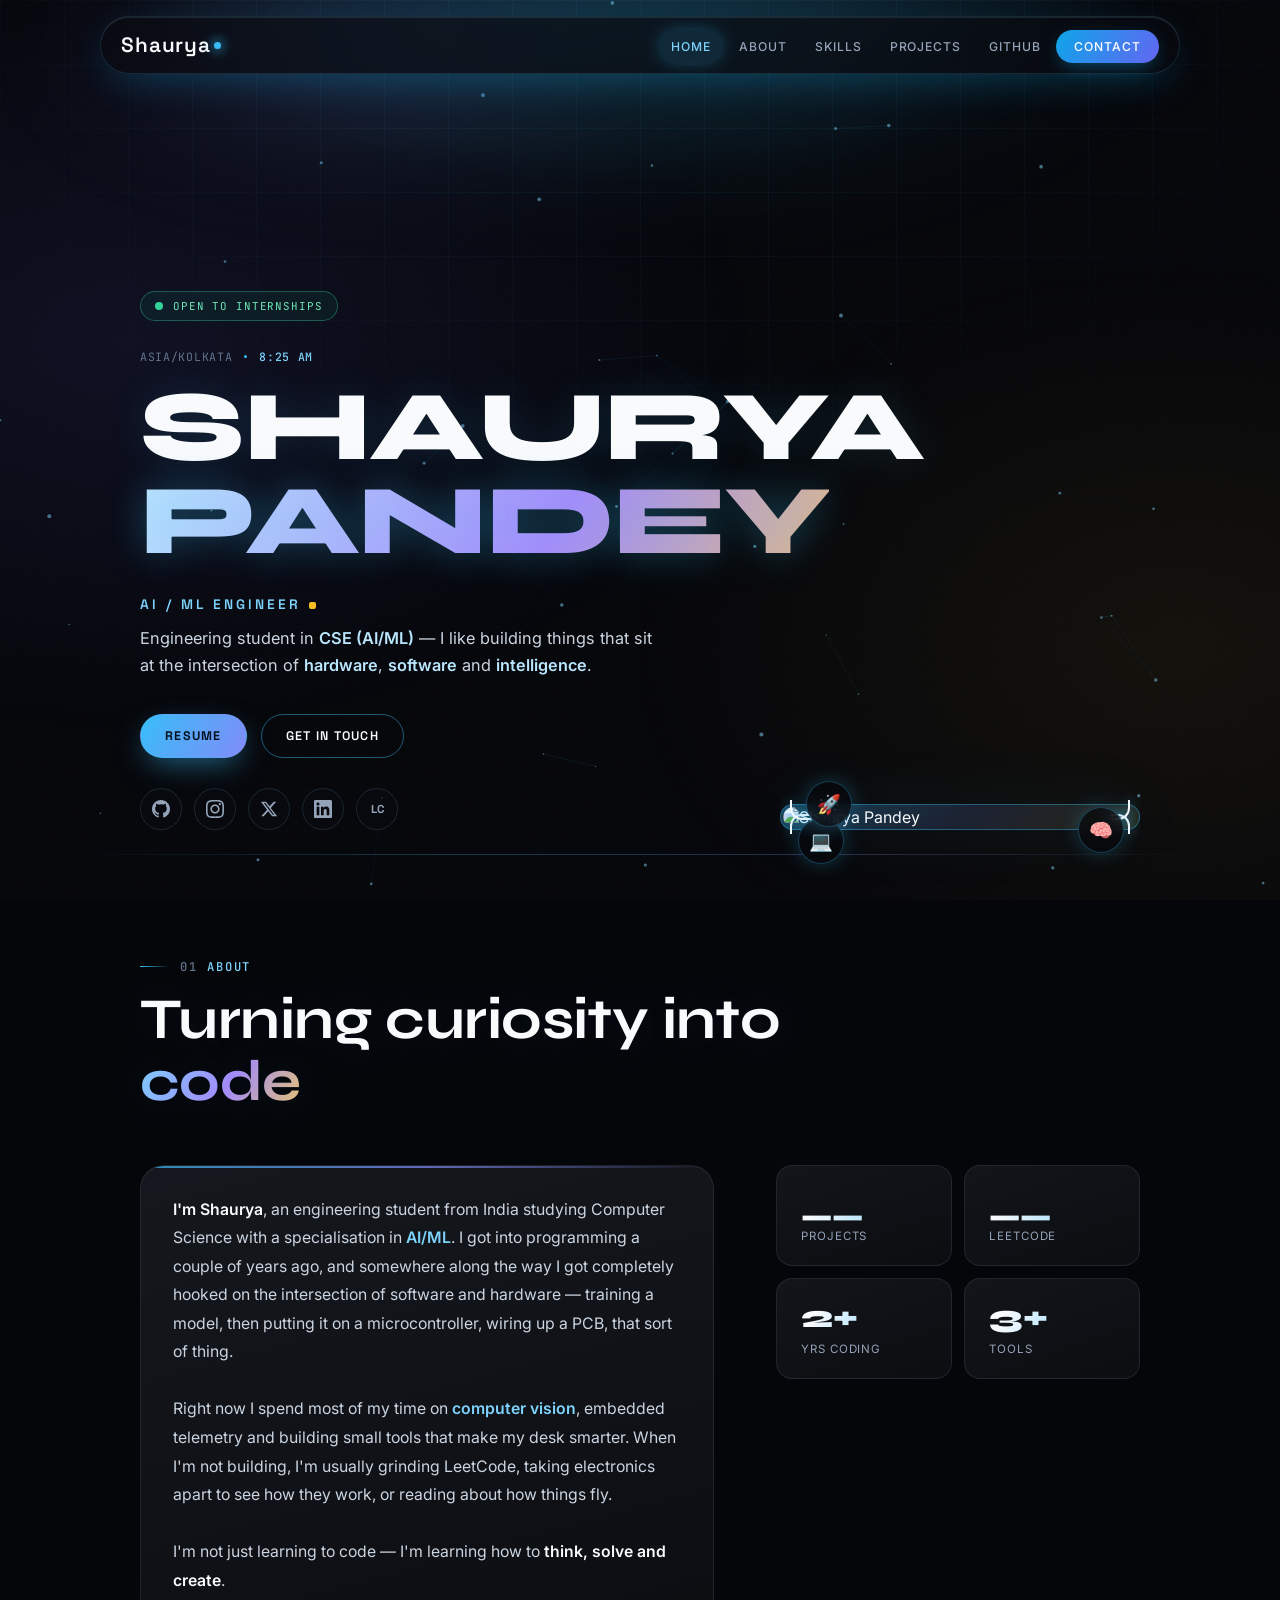
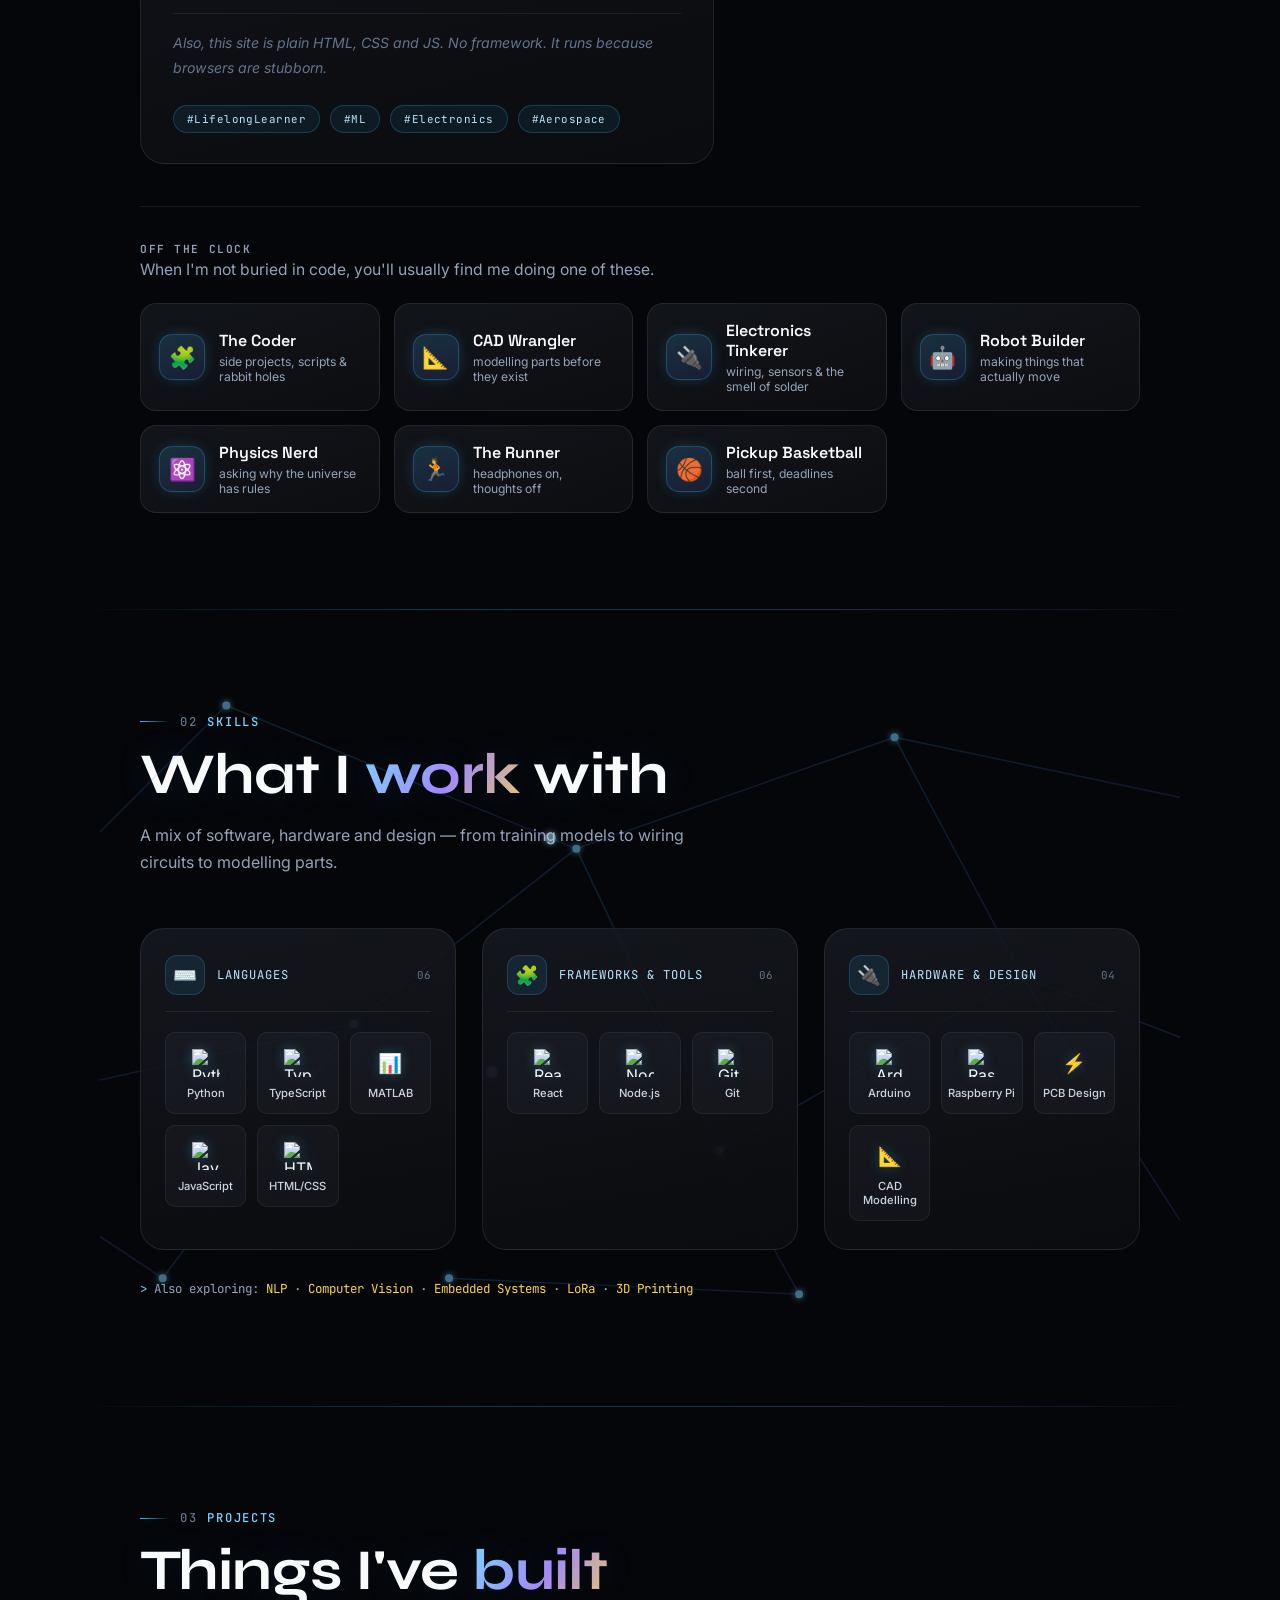
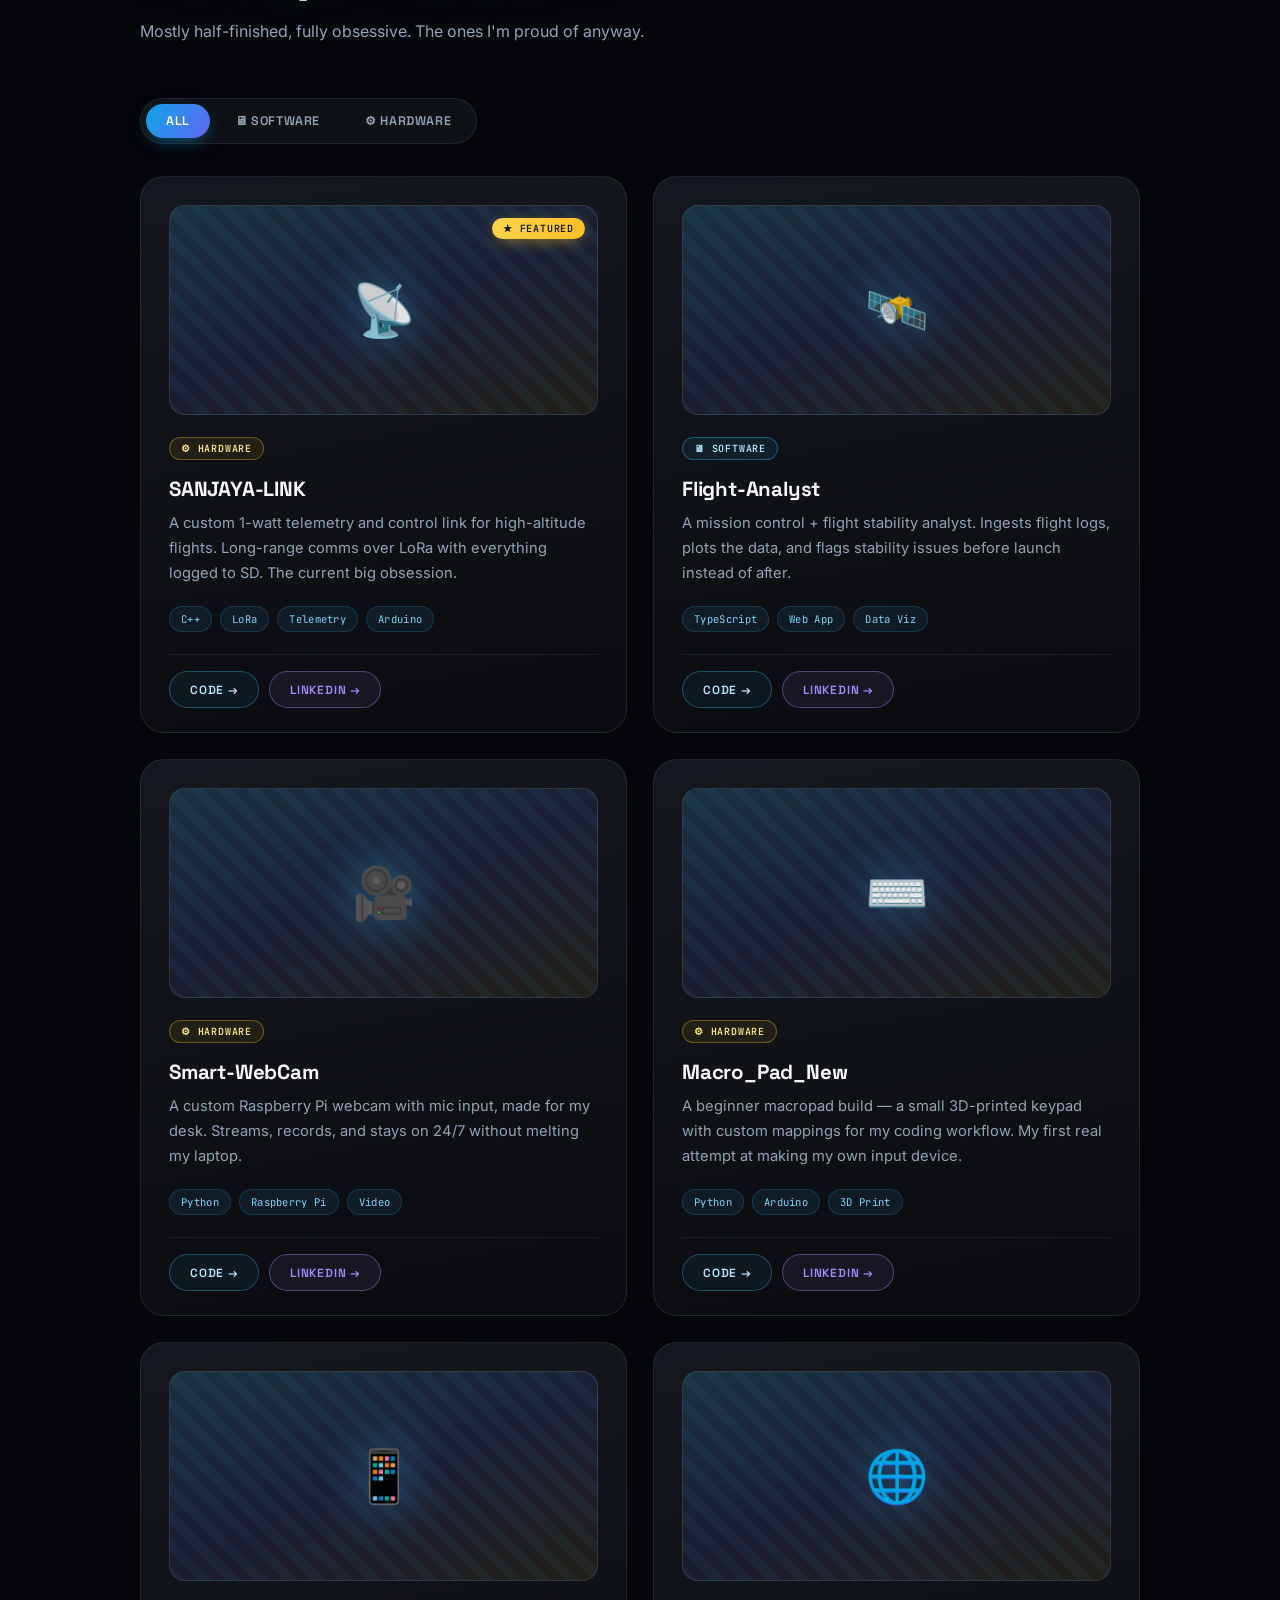
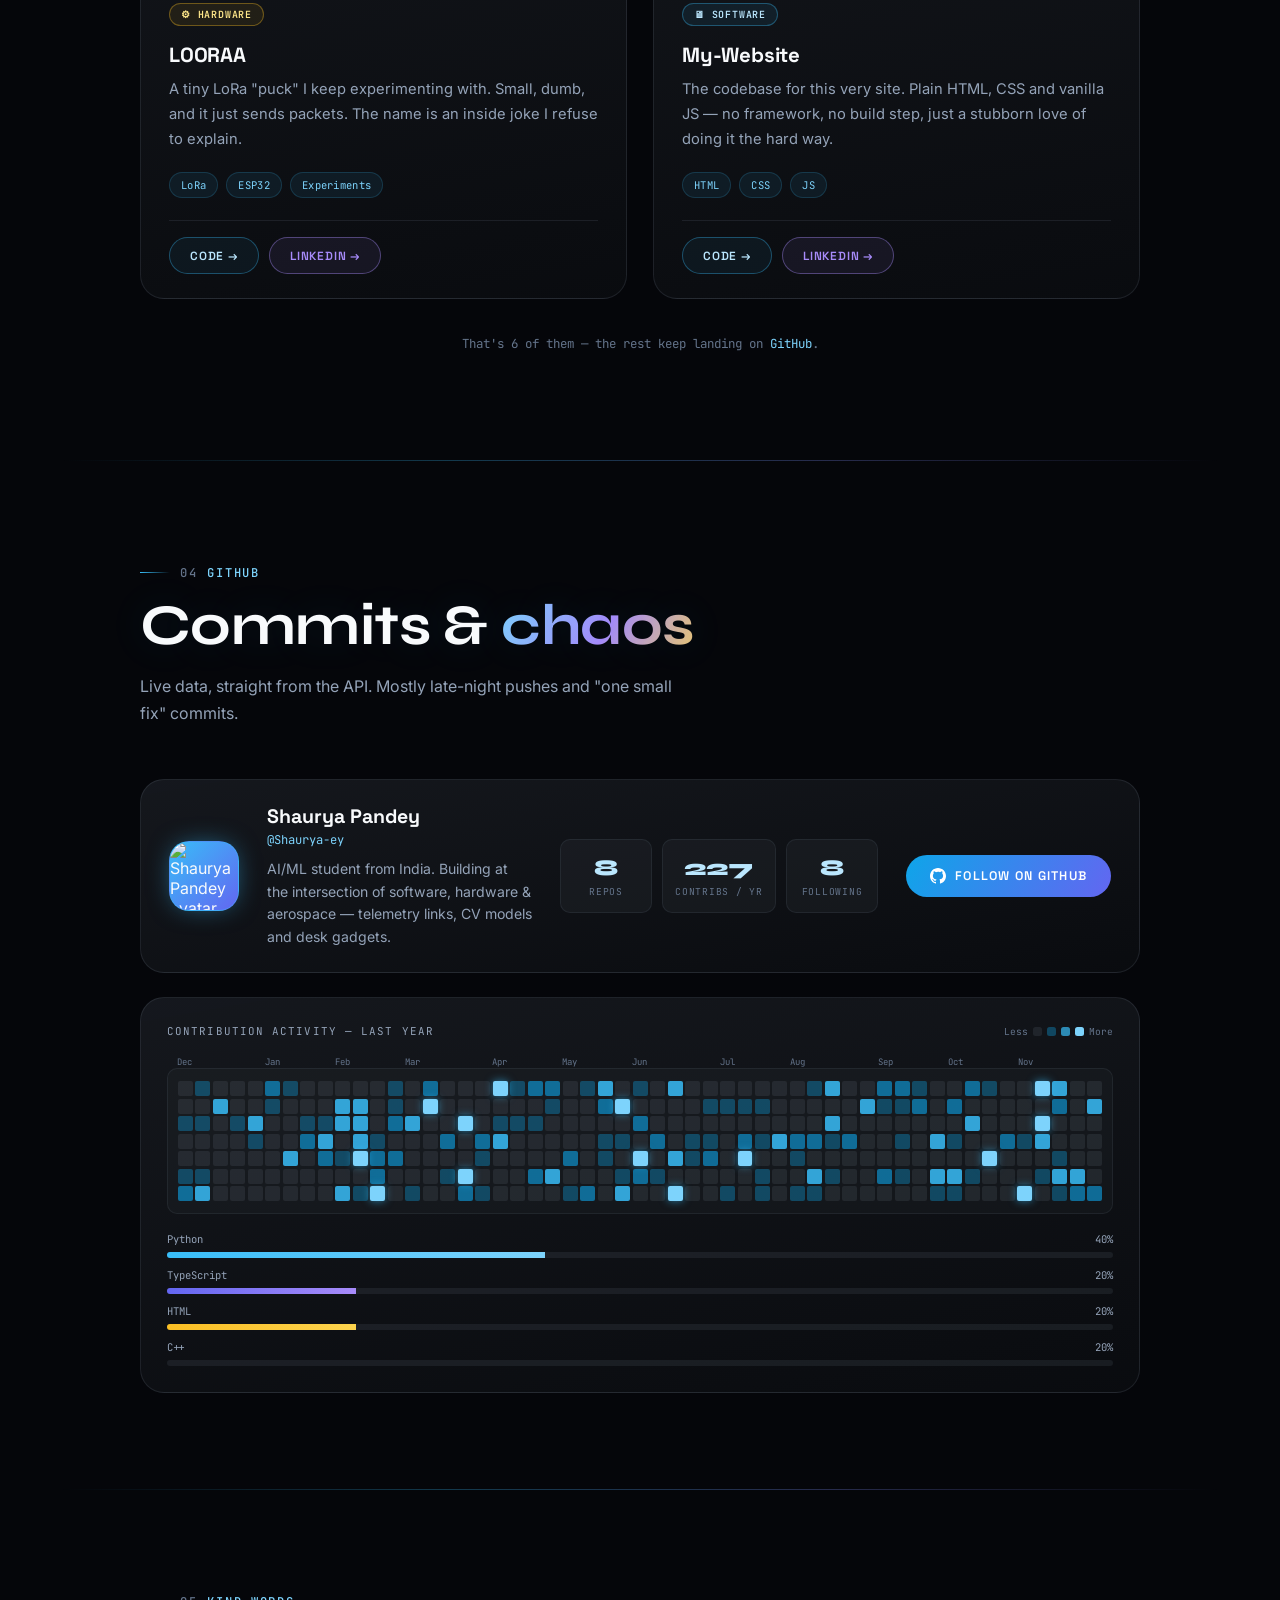
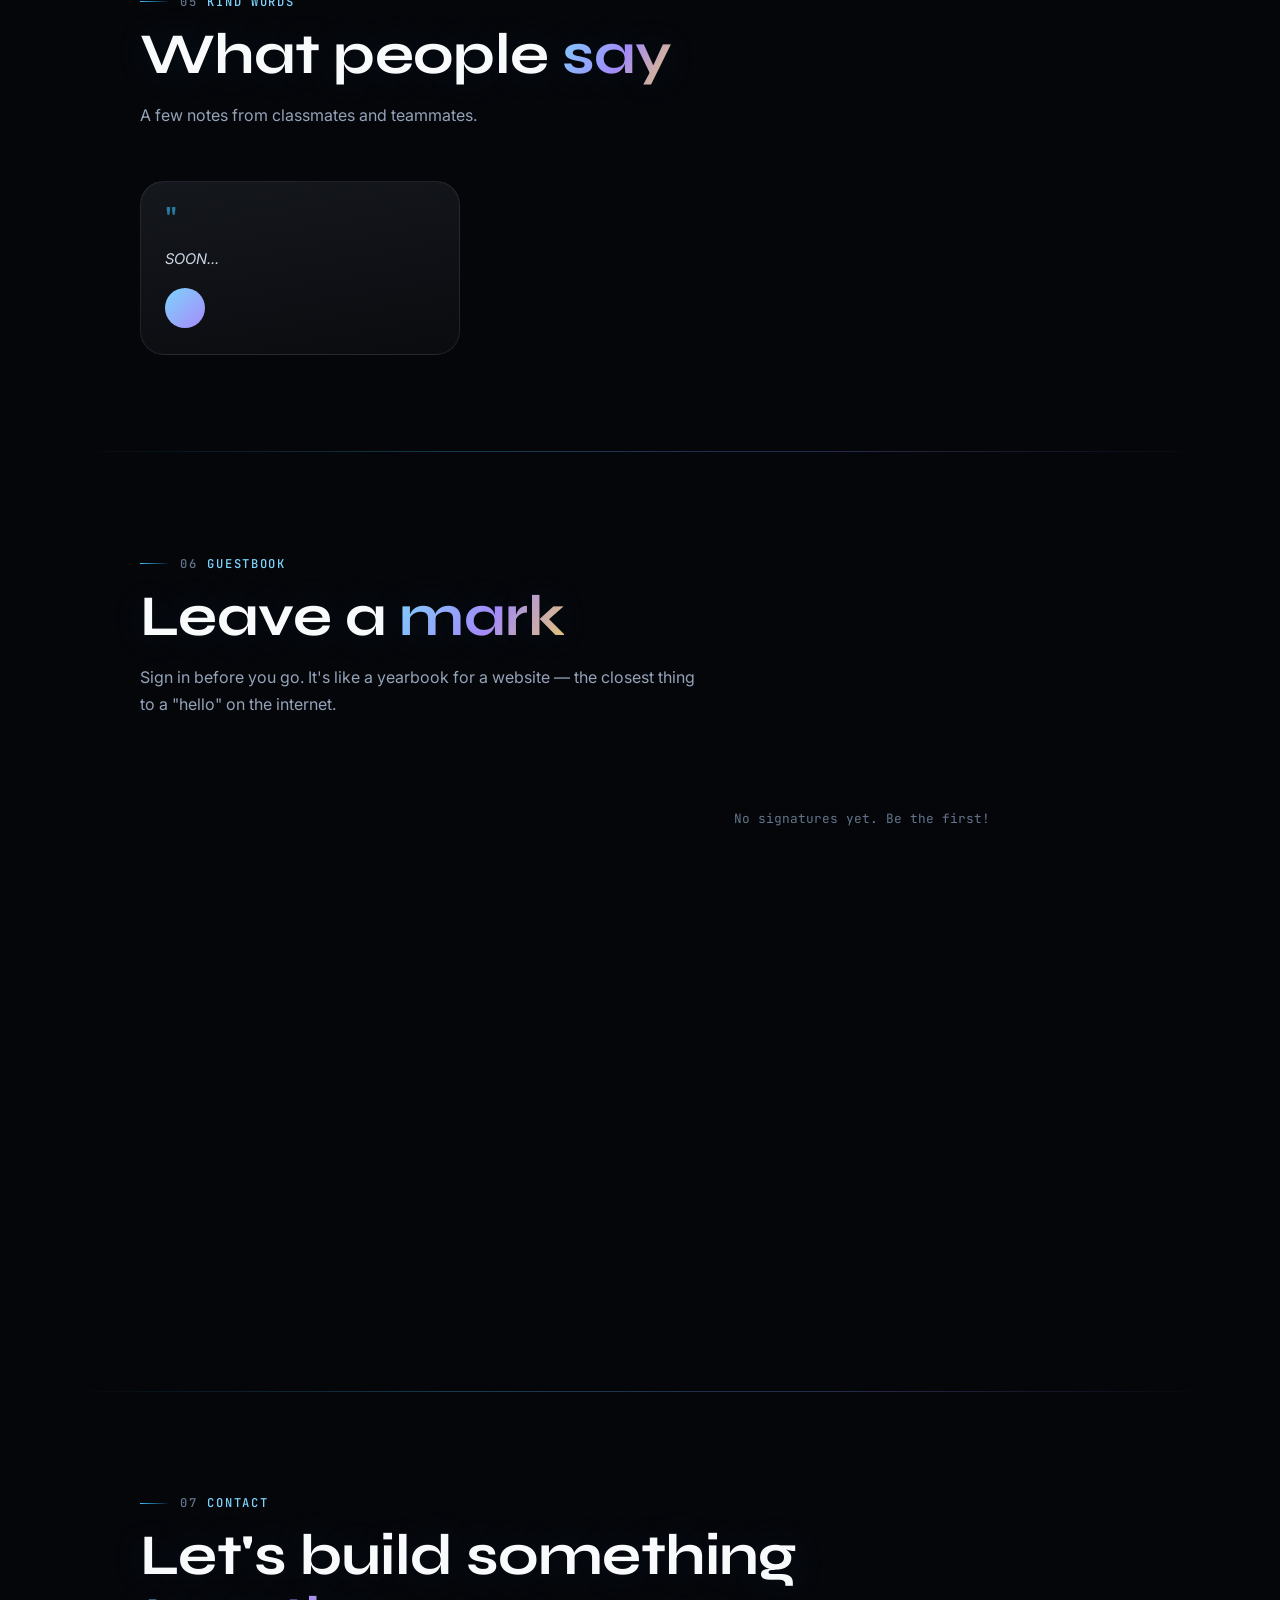
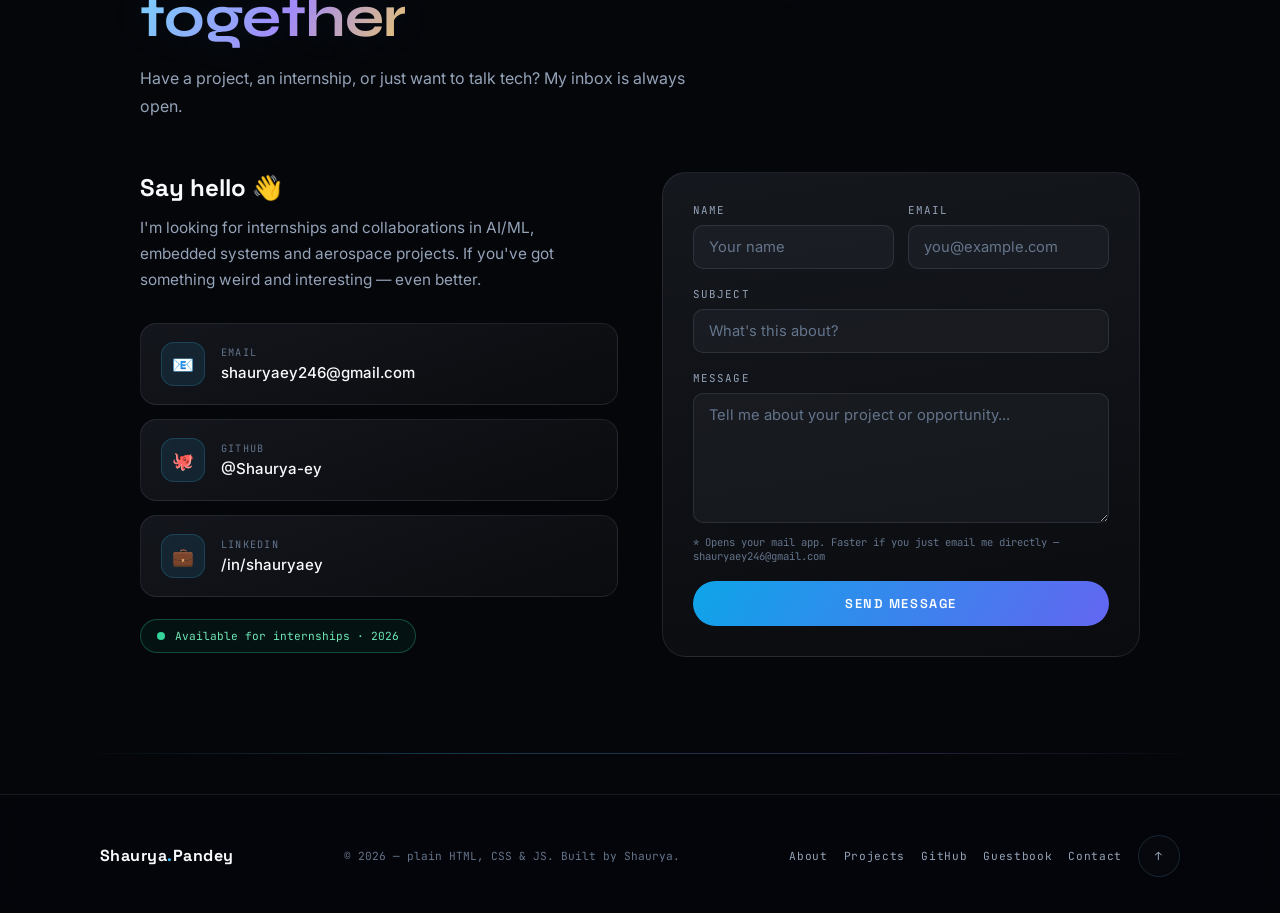
==== commit 6b6aed10: "some changes" ====
--- a/main.html
+++ b/main.html
@@ -2127,21 +2127,10 @@
 
             <div class="about-side">
                 <div class="stats-grid">
-                    <div class="stat-card reveal"><span class="stat-num">8+</span><span class="stat-label">Projects</span></div>
-                    <div class="stat-card reveal reveal-d1"><span class="stat-num">100+</span><span class="stat-label">LeetCode</span></div>
+                    <div class="stat-card reveal"><span class="stat-num">__</span><span class="stat-label">Projects</span></div>
+                    <div class="stat-card reveal reveal-d1"><span class="stat-num">__</span><span class="stat-label">LeetCode</span></div>
                     <div class="stat-card reveal reveal-d1"><span class="stat-num">2+</span><span class="stat-label">Yrs Coding</span></div>
-                    <div class="stat-card reveal reveal-d2"><span class="stat-num">15+</span><span class="stat-label">Tools</span></div>
-                </div>
-
-                <div class="focus-card reveal reveal-d2">
-                    <span class="focus-label">Areas of Interest</span>
-                    <div class="about-focus">
-                        <span class="focus-chip">🤖 AI / ML</span>
-                        <span class="focus-chip">🌐 Web Dev</span>
-                        <span class="focus-chip">🔌 Electronics</span>
-                        <span class="focus-chip">🚀 Aerospace</span>
-                        <span class="focus-chip">📐 CAD</span>
-                    </div>
+                    <div class="stat-card reveal reveal-d2"><span class="stat-num">3+</span><span class="stat-label">Tools</span></div>
                 </div>
             </div>
         </div>
@@ -2233,7 +2222,6 @@
                 </div>
                 <div class="tech-grid">
                     <div class="tech-card"><img src="https://cdn.simpleicons.org/python" alt="Python" class="tech-icon"><span class="tech-label">Python</span></div>
-                    <div class="tech-card"><img src="https://cdn.simpleicons.org/cplusplus" alt="C++" class="tech-icon"><span class="tech-label">C++</span></div>
                     <div class="tech-card"><img src="https://cdn.simpleicons.org/typescript" alt="TypeScript" class="tech-icon"><span class="tech-label">TypeScript</span></div>
                     <div class="tech-card"><span class="tech-icon custom">📊</span><span class="tech-label">MATLAB</span></div>
                     <div class="tech-card"><img src="https://cdn.simpleicons.org/javascript" alt="JavaScript" class="tech-icon"><span class="tech-label">JavaScript</span></div>
@@ -2248,12 +2236,10 @@
                     <span class="skill-count">06</span>
                 </div>
                 <div class="tech-grid">
-                    <div class="tech-card"><img src="https://cdn.simpleicons.org/pytorch" alt="PyTorch" class="tech-icon"><span class="tech-label">PyTorch</span></div>
-                    <div class="tech-card"><img src="https://cdn.simpleicons.org/tensorflow" alt="TensorFlow" class="tech-icon"><span class="tech-label">TensorFlow</span></div>
                     <div class="tech-card"><img src="https://cdn.simpleicons.org/react" alt="React" class="tech-icon"><span class="tech-label">React</span></div>
                     <div class="tech-card"><img src="https://cdn.simpleicons.org/nodedotjs" alt="Node.js" class="tech-icon"><span class="tech-label">Node.js</span></div>
                     <div class="tech-card"><img src="https://cdn.simpleicons.org/git" alt="Git" class="tech-icon"><span class="tech-label">Git</span></div>
-                    <div class="tech-card"><img src="https://cdn.simpleicons.org/opencv" alt="OpenCV" class="tech-icon"><span class="tech-label">OpenCV</span></div>
+
                 </div>
             </div>
 
@@ -2549,45 +2535,45 @@
         <div class="section-head reveal">
             <span class="section-eyebrow"><span class="num">05</span> Kind Words</span>
             <h2 class="section-title">What people <span class="accent">say</span></h2>
-            <p class="section-sub">A few notes from classmates and teammates. (Replace these with your real ones.)</p>
+            <p class="section-sub">A few notes from classmates and teammates. </p>
         </div>
 
         <div class="quotes-grid">
             <div class="quote-card reveal">
                 <span class="quote-mark">"</span>
-                <p class="quote-text">Shaurya's the person who actually reads the datasheet and makes it work. Watching him debug a LoRa link for three hours and win is peak engineering.</p>
+                <p class="quote-text">SOON...</p>
                 <div class="quote-who">
-                    <span class="quote-ava">A</span>
+                    <span class="quote-ava"></span>
                     <div>
-                        <div class="quote-name">Aarav</div>
-                        <div class="quote-role">Classmate, CSE AI/ML</div>
+                        <div class="quote-name"></div>
+                        <div class="quote-role"></div>
                     </div>
                 </div>
             </div>
-
+            <!--
             <div class="quote-card reveal reveal-d1">
                 <span class="quote-mark">"</span>
-                <p class="quote-text">Dude just builds stuff. One week it's a telemetry link, next it's a macropad. Always teaching himself the next thing before anyone else.</p>
+                <p class="quote-text"></p>
                 <div class="quote-who">
-                    <span class="quote-ava">R</span>
+                    <span class="quote-ava"></span>
                     <div>
-                        <div class="quote-name">Rohan</div>
-                        <div class="quote-role">Hackathon teammate</div>
+                        <div class="quote-name"></div>
+                        <div class="quote-role"></div>
                     </div>
                 </div>
             </div>
 
             <div class="quote-card reveal reveal-d2">
-                <span class="quote-mark">"</span>
-                <p class="quote-text">Rare combination of curiosity and patience. He asks the right questions and doesn't stop until the answer actually makes sense to him.</p>
+                <span class="quote-mark"></span>
+                <p class="quote-text"></p>
                 <div class="quote-who">
-                    <span class="quote-ava">P</span>
+                    <span class="quote-ava"></span>
                     <div>
-                        <div class="quote-name">Priya</div>
-                        <div class="quote-role">Project club member</div>
+                        <div class="quote-name"></div>
+                        <div class="quote-role"></div>
                     </div>
                 </div>
-            </div>
+            </div> -->
         </div>
     </section>
 
@@ -2972,10 +2958,7 @@
 const gbToast = document.getElementById('gbToast');
 
 const seedEntries = [
-    { name:'Aarav', msg:'The circuit-board SVG in the skills section is my favourite part. This site is dangerously clean.', date:'2026-07-02T14:20:00' },
-    { name:'Priya', msg:'Found you through LinkedIn — the SANJAYA-LINK project is awesome. Good luck with the launches!', date:'2026-07-09T09:05:00' },
-    { name:'Rohan', msg:'Saw you grinding on LeetCode. The graph never lies, keep going.', date:'2026-07-18T22:41:00' },
-    { name:'Guest', msg:'Came from Reddit, stayed for the macropad. Cool stuff.', date:'2026-07-24T11:12:00' }
+
 ];
 
 function getEntries(){
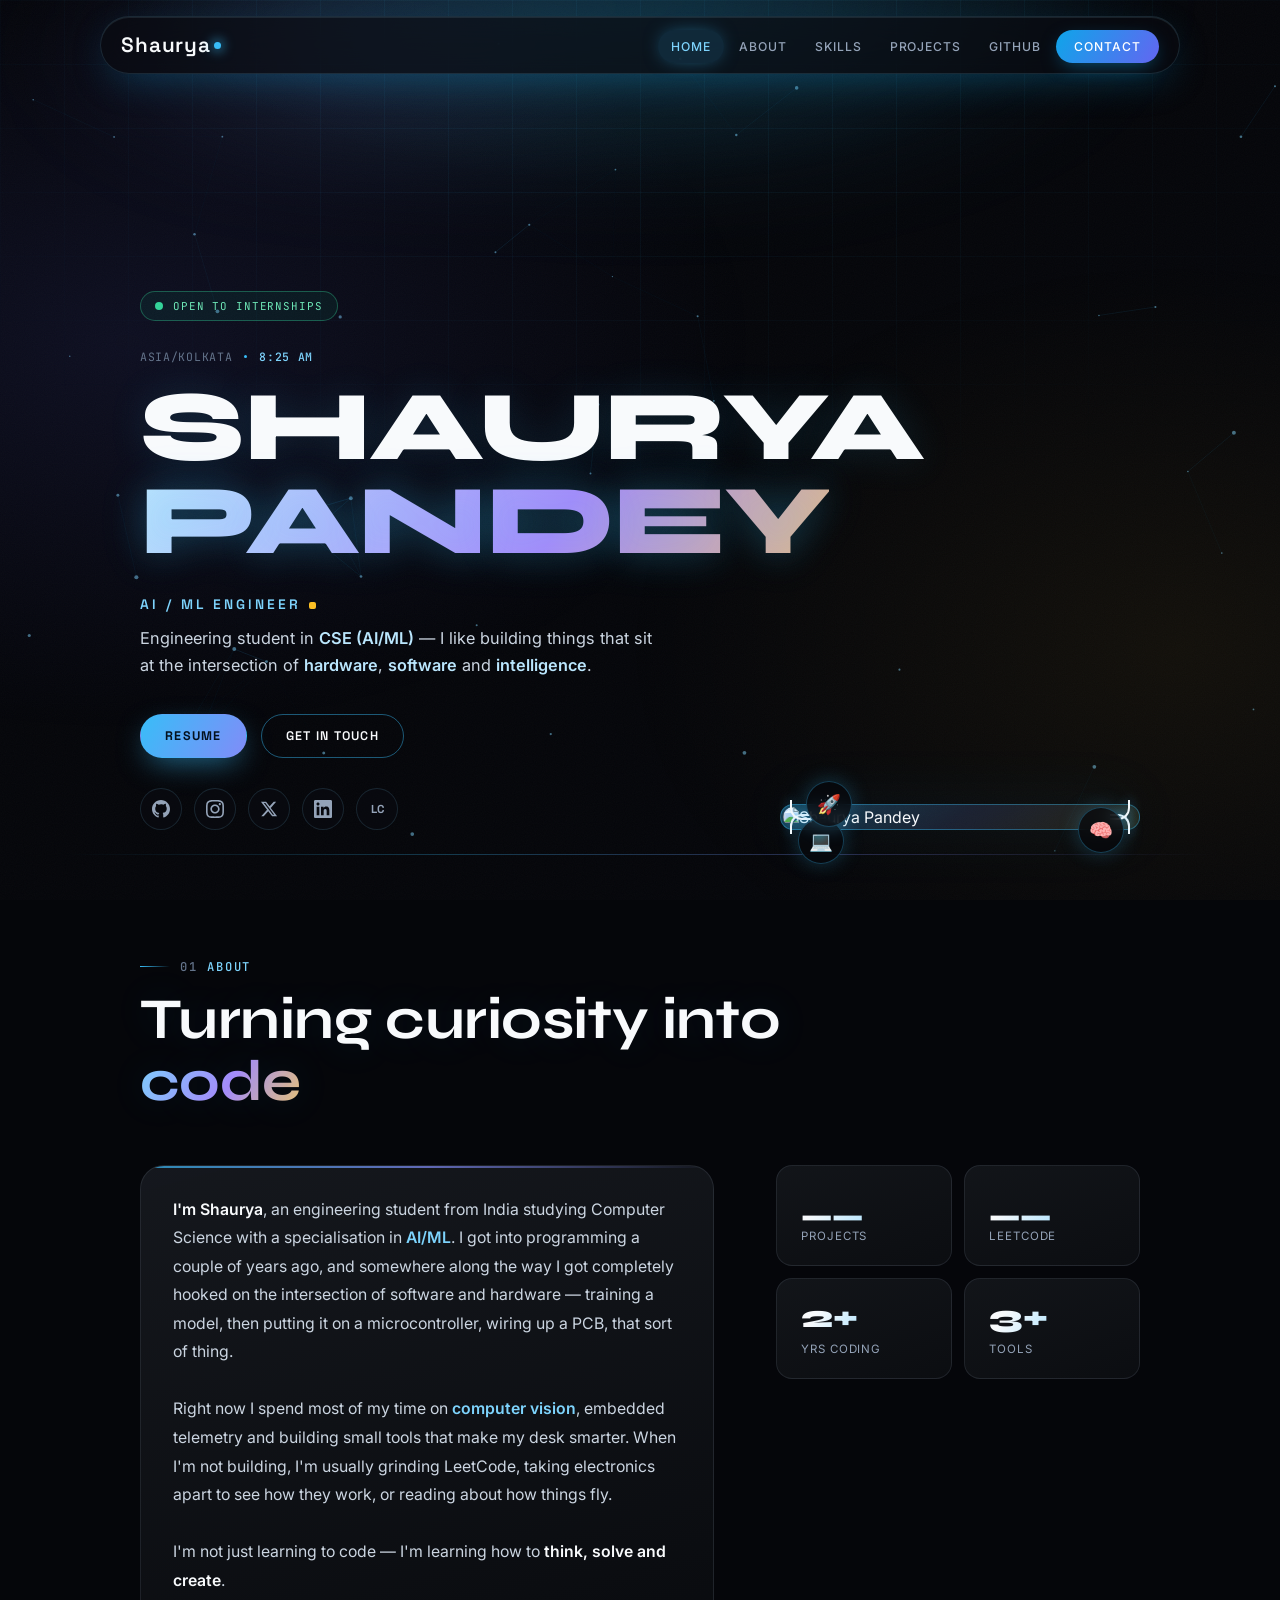
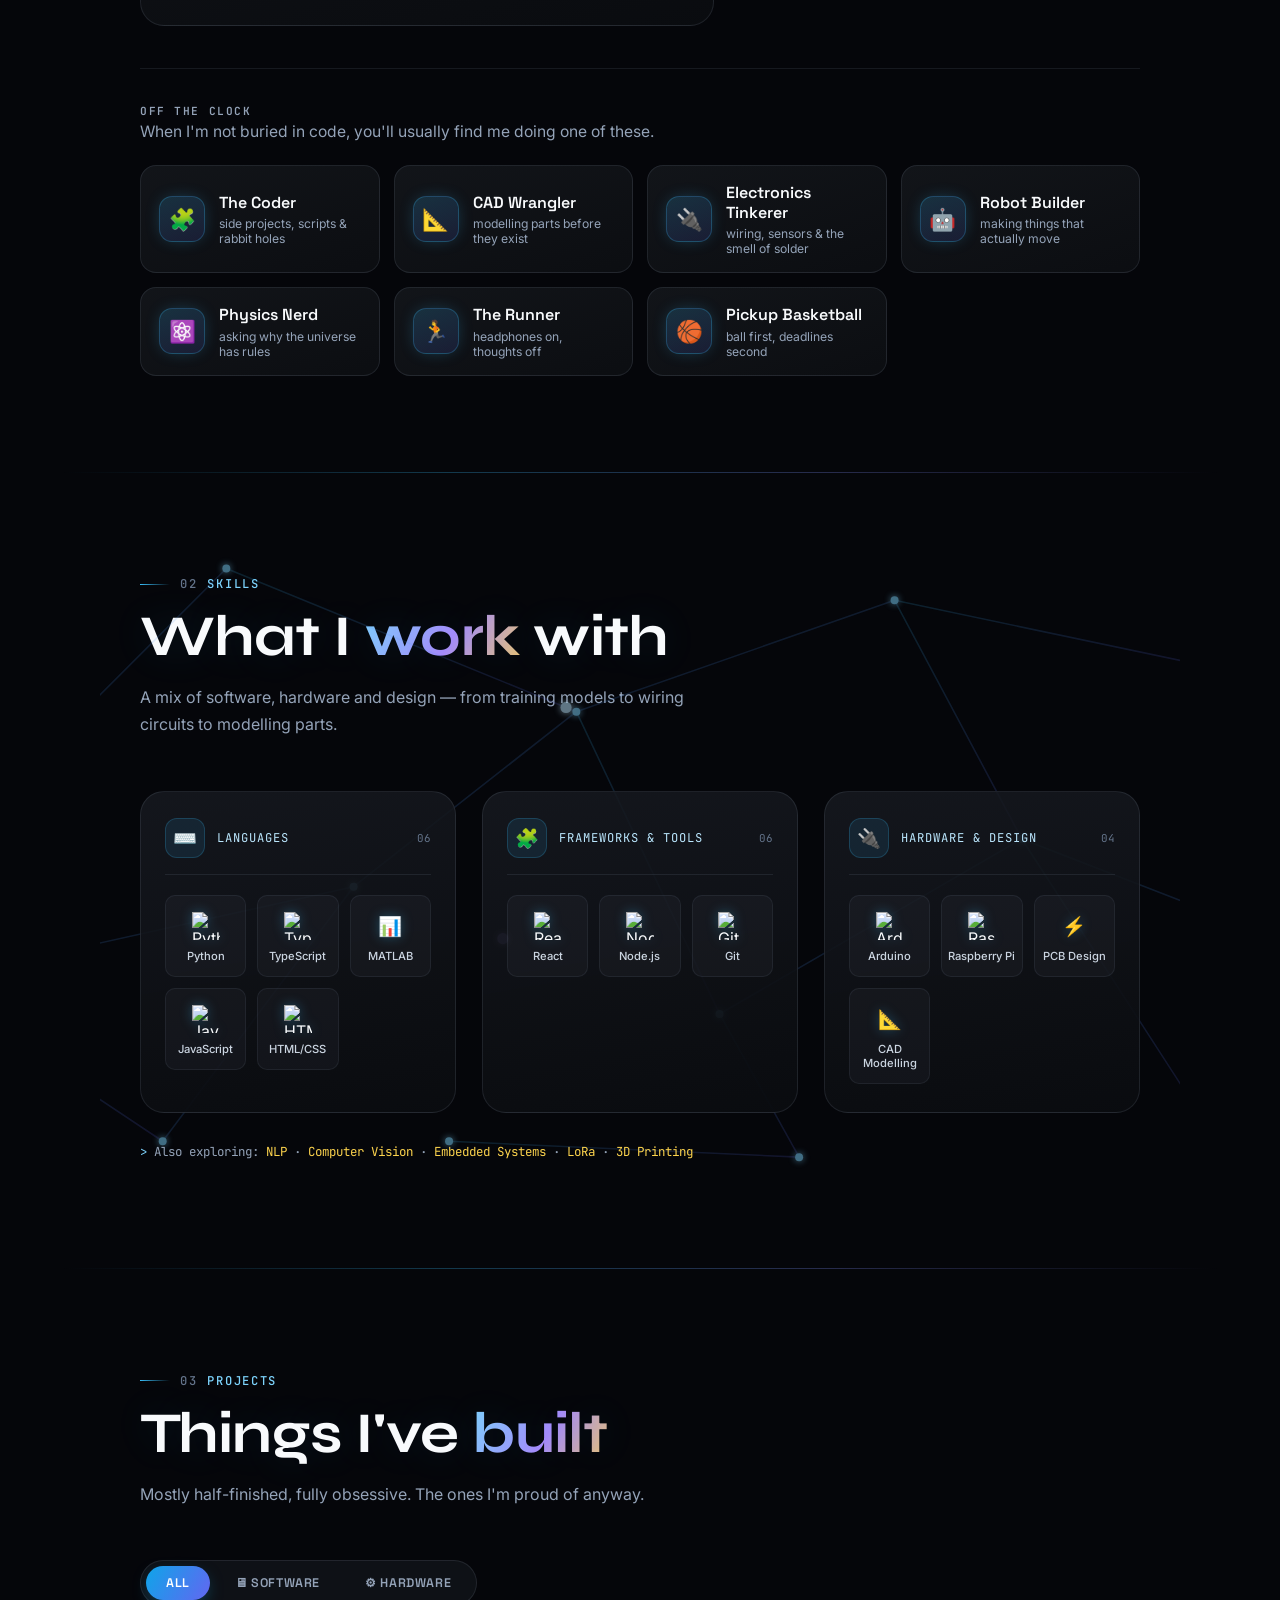
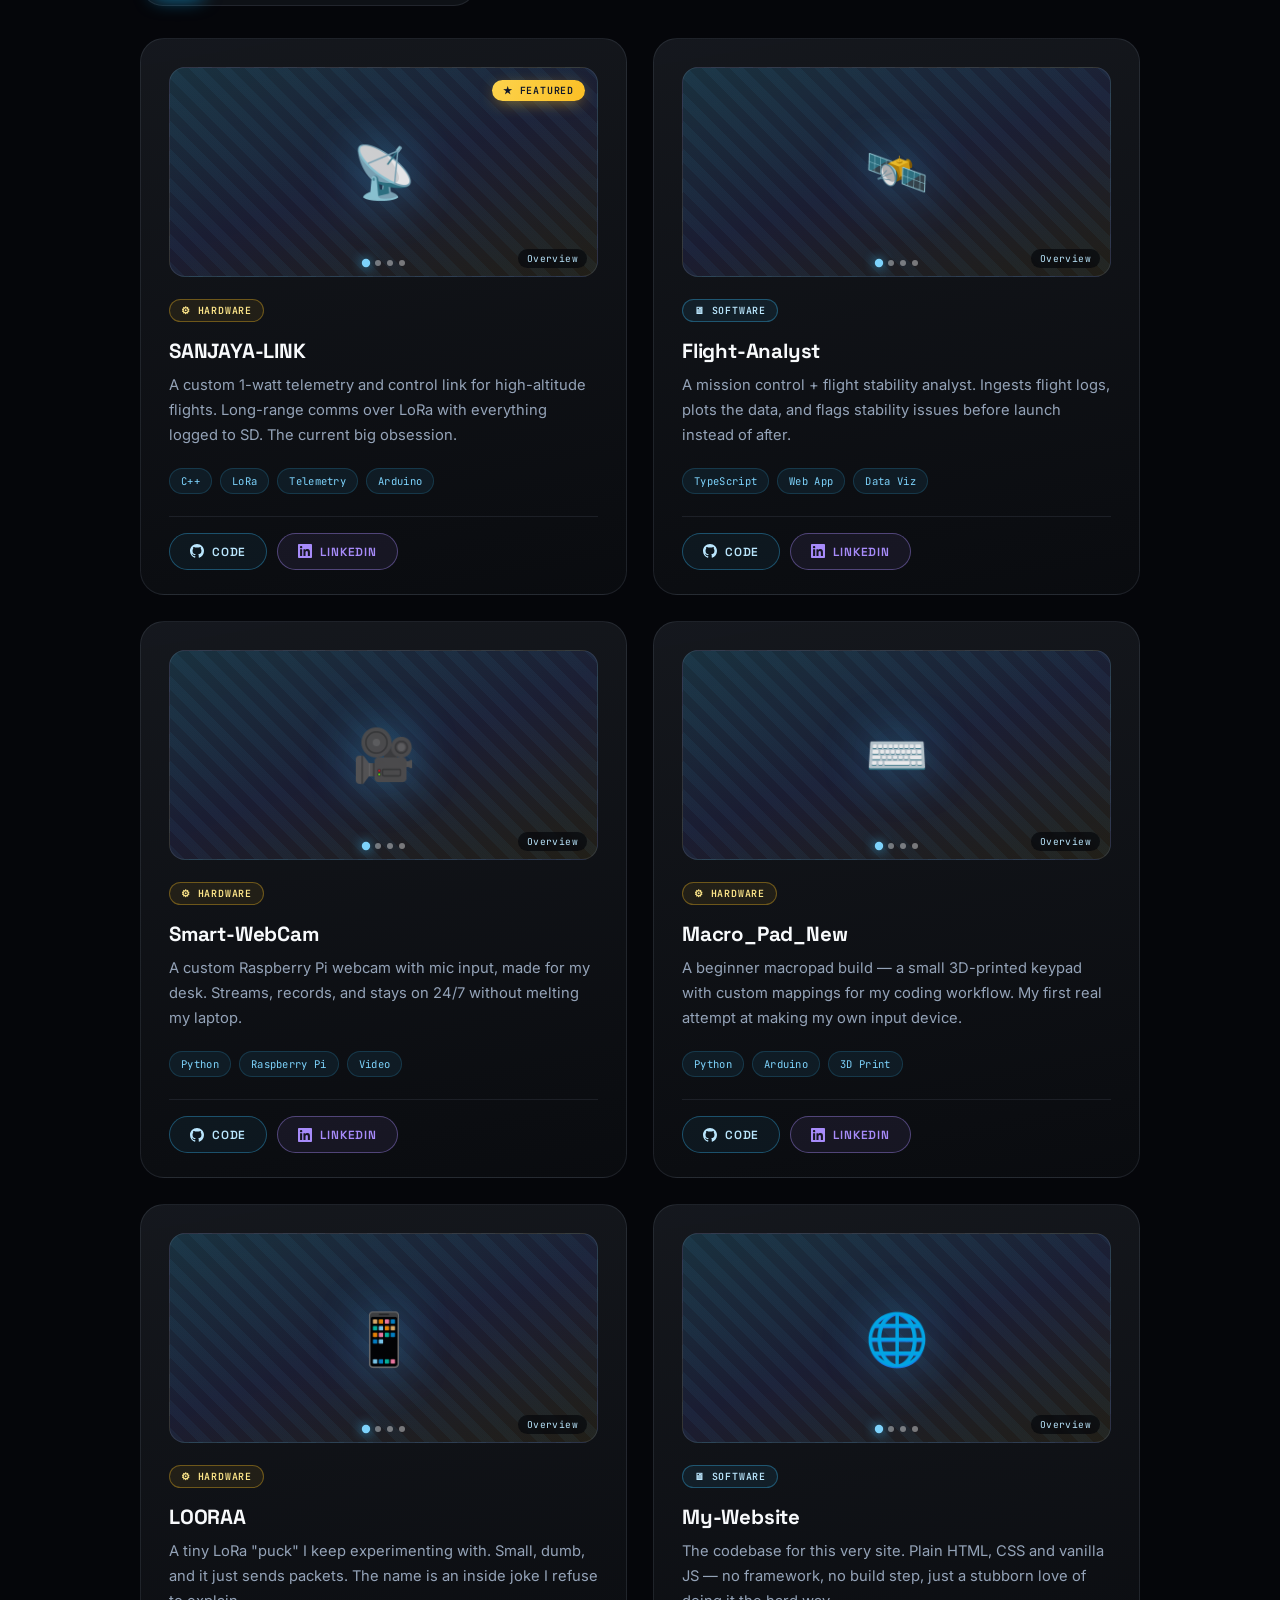
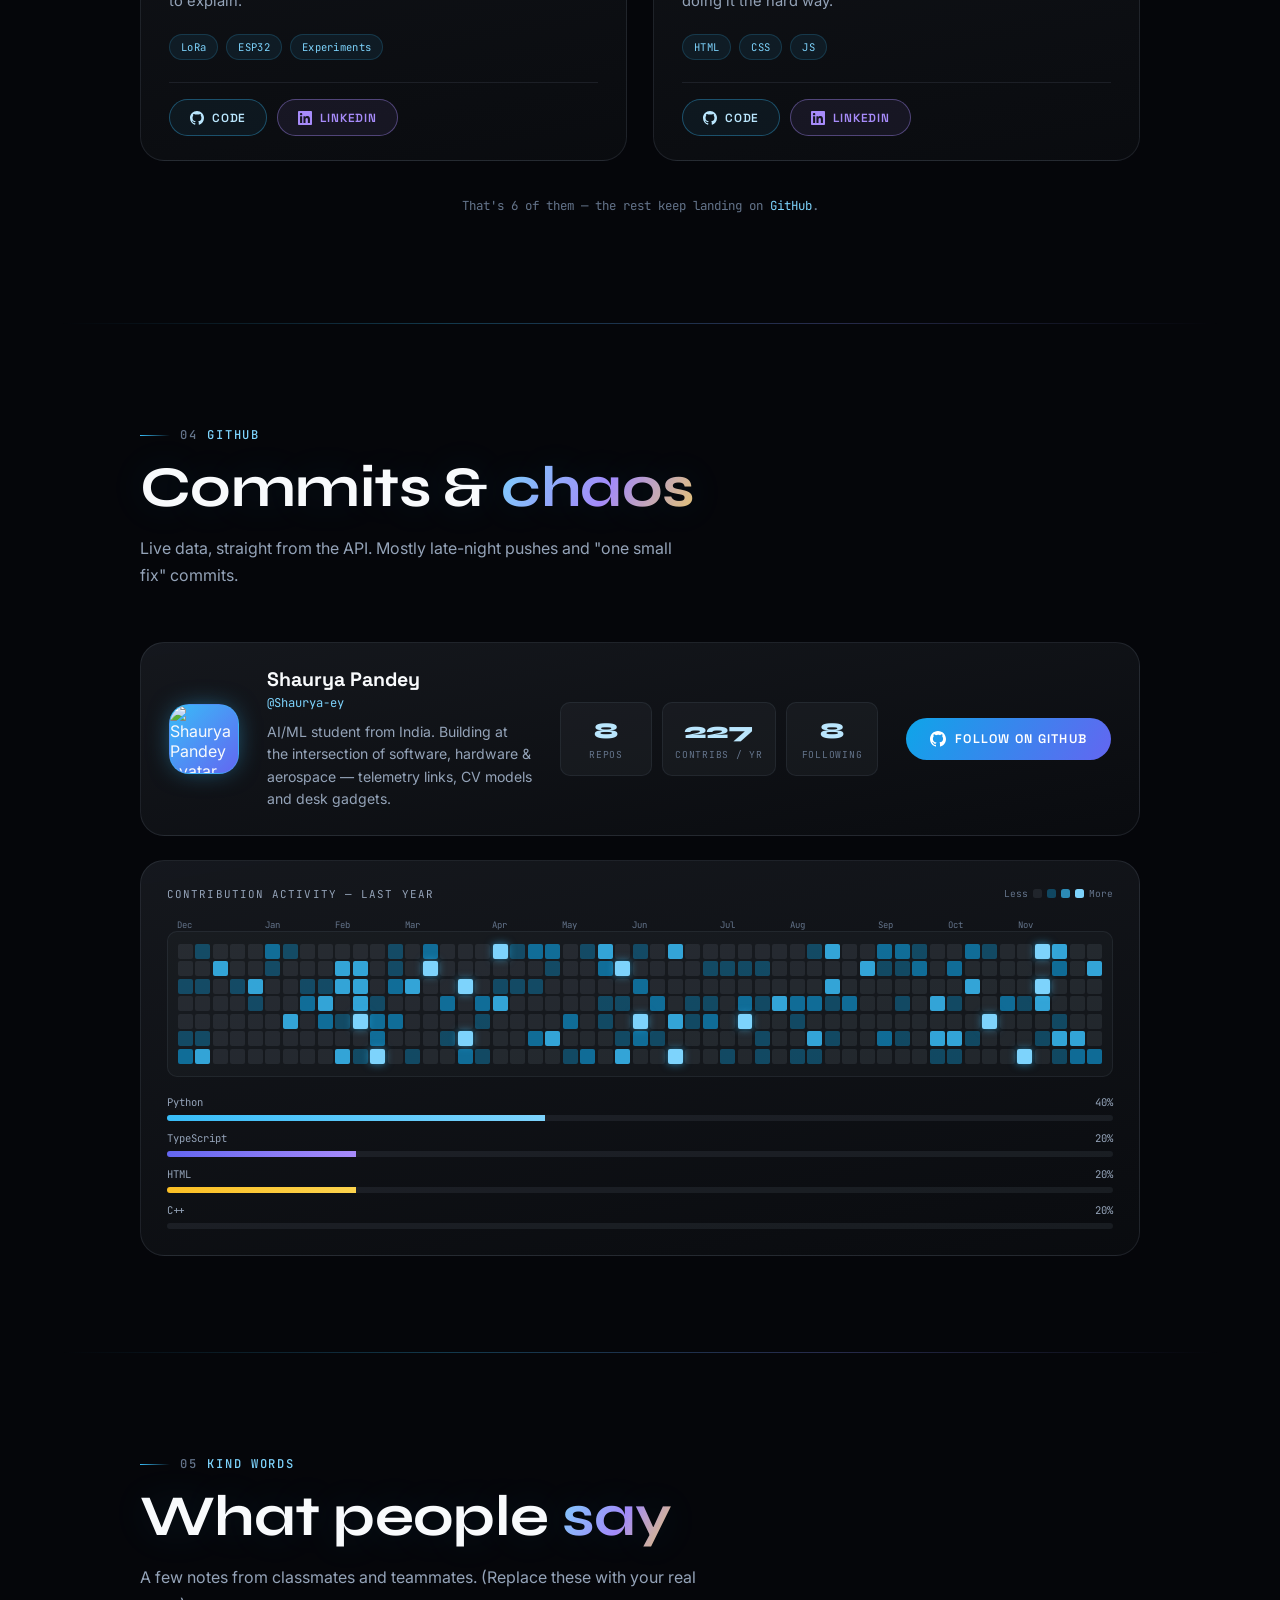
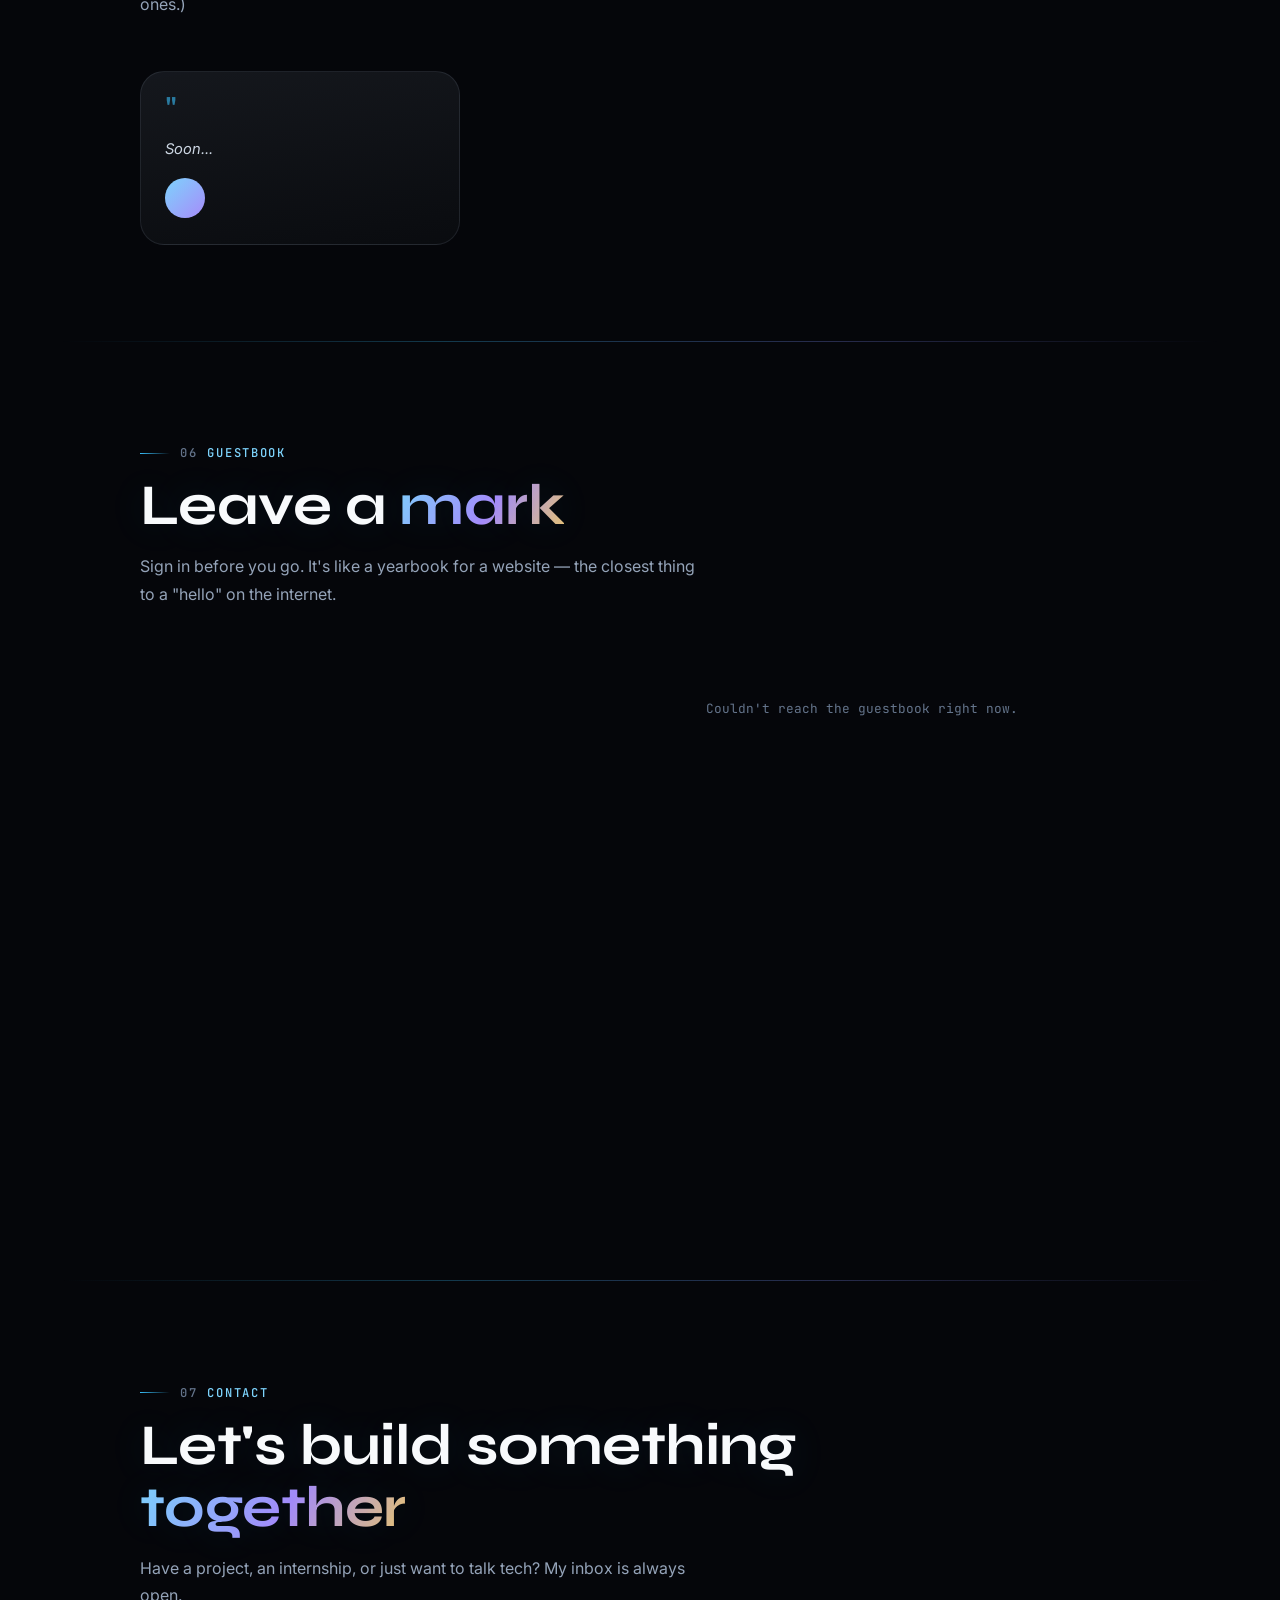
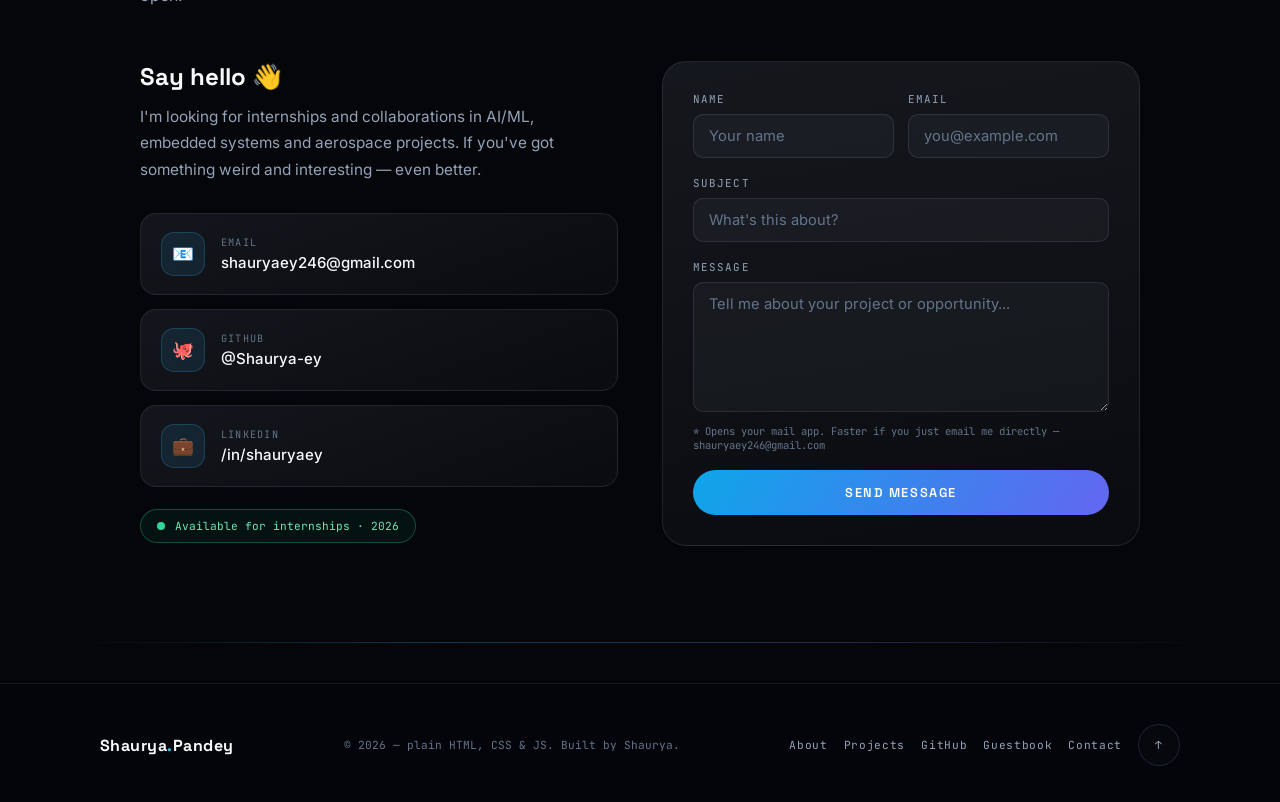
==== commit 3e57c8e8: "some tweaks" ====
--- a/main.html
+++ b/main.html
@@ -82,7 +82,6 @@
         border:2px solid #07080d;
     }
 
-    /* ============ BACKGROUND STACK ============ */
     .bg-canvas{
         position:fixed;
         inset:0;
@@ -155,7 +154,7 @@
         z-index:2;
     }
 
-    /* ============ TYPOGRAPHY ============ */
+
     h1,h2,h3{ margin:0; }
 
     .section{
@@ -221,7 +220,7 @@
         border:none;
     }
 
-    /* ============ NAVBAR ============ */
+
     .navbar{
         position:sticky;
         top:16px;
@@ -342,7 +341,6 @@
         transition:transform .3s ease, opacity .3s ease;
     }
 
-    /* ============ HERO ============ */
     .hero{
         display:flex;
         align-items:flex-end;
@@ -542,7 +540,7 @@
         font-weight:700;
     }
 
-    /* hero visual — static, no float animation */
+
     .hero-visual{
         position:relative;
         flex:0 0 auto;
@@ -599,7 +597,7 @@
         50%{ transform:translateY(-10px) rotate(7deg); }
     }
 
-    /* ============ ABOUT ============ */
+
     .about .section-body{
         display:grid;
         grid-template-columns: 1.2fr .8fr;
@@ -739,7 +737,6 @@
         transform:translateY(-2px);
     }
 
-    /* ============ SKILLS ============ */
     .skills-section{
         position:relative;
         overflow:hidden;
@@ -851,7 +848,6 @@
     .skills-note .spark{ color:var(--sky-300); }
     .skills-note .tag{ color:var(--amber-300); }
 
-    /* ============ PROJECTS ============ */
     .projects-filter{
         display:inline-flex;
         gap:5px;
@@ -910,7 +906,6 @@
     }
     .project-card.showing{ animation:card-in .45s ease both; }
 
-    /* image banner on each project card — real image if present, pretty placeholder otherwise */
     .project-media{
         position:relative;
         height:210px;
@@ -943,7 +938,6 @@
         object-fit:cover;
         z-index:2;
     }
-    /* auto-building slideshow layers */
     .pm-layers{
         position:absolute;
         inset:0;
@@ -1029,9 +1023,6 @@
         grid-template-columns:repeat(2, 1fr);
         gap:26px;
     }
-
-    /* the shot thumbnails stay in the DOM as the hidden data source for the
-       auto-building hover slideshow, so keep them visually hidden */
     .project-shots{
         display:none;
     }
@@ -1074,9 +1065,7 @@
         text-overflow:ellipsis;
     }
 
-    /* no-js / reduced ground: gallery visible on reduced-motion handled in media query */
-
-    /* ============ HOBBIES (about) ============ */
+    
     .hobbies-block{
         margin-top:42px;
         padding-top:30px;
@@ -1267,7 +1256,6 @@
     }
     .projects-more a:hover{ color:var(--sky-200); }
 
-    /* ============ GITHUB (compact) ============ */
     .github-body{
         display:flex;
         flex-direction:column;
@@ -1469,7 +1457,7 @@
         height:100%;
     }
 
-    /* ============ TESTIMONIALS ============ */
+
     .quotes-grid{
         display:grid;
         grid-template-columns:repeat(3, 1fr);
@@ -1535,7 +1523,6 @@
         color:var(--muted-dim);
     }
 
-    /* ============ CONTACT ============ */
     .contact-body{
         display:grid;
         grid-template-columns:1fr 1fr;
@@ -1701,7 +1688,7 @@
         box-shadow:0 16px 40px -10px rgba(56,189,248,.6);
     }
 
-    /* ============ GUESTBOOK ============ */
+    
     .guestbook-body{
         display:grid;
         grid-template-columns:.85fr 1.15fr;
@@ -1823,7 +1810,6 @@
         transform:translateX(-50%) translateY(0);
     }
 
-    /* ============ FOOTER ============ */
     .footer{
         position:relative;
         z-index:2;
@@ -1887,9 +1873,7 @@
         box-shadow:0 10px 26px -8px rgba(56,189,248,.6);
     }
 
-    /* ============ REVEAL ============ */
-    /* hidden state only applies once JS is confirmed working, so a script
-       failure can never blank the page */
+   
     .js .reveal{
         opacity:0;
         transform:translateY(28px);
@@ -1906,7 +1890,7 @@
     .reveal-d2{ transition-delay:.16s; }
     .reveal-d3{ transition-delay:.24s; }
 
-    /* ============ RESPONSIVE ============ */
+
     @media (max-width:1024px){
         .about .section-body,
         .contact-body,
@@ -2003,7 +1987,7 @@
 </head>
 <body>
 
-<!-- background stack -->
+
 <canvas class="bg-canvas" id="bgCanvas"></canvas>
 <div class="bg-gradient"></div>
 <div class="bg-grid"></div>
@@ -2013,7 +1997,7 @@
 
 <div class="wrap">
 
-    <!-- ============ NAVBAR ============ -->
+   
     <nav class="navbar" id="navbar">
         <a class="logo-wrap" href="#home" aria-label="Back to top">
             <span class="logo">
@@ -2035,7 +2019,7 @@
         </button>
     </nav>
 
-    <!-- ============ HERO ============ -->
+
     <header class="hero" id="home">
         <div class="hero-content">
             <div class="hero-status"><span class="pulse"></span> Open to internships</div>
@@ -2095,7 +2079,7 @@
 
     <hr class="divider">
 
-    <!-- ============ ABOUT ============ -->
+
     <section class="section about" id="about">
         <div class="section-head reveal">
             <span class="section-eyebrow"><span class="num">01</span> About</span>
@@ -2115,14 +2099,8 @@
                     LeetCode, taking electronics apart to see how they work, or reading about how things fly.
                     <br><br>
                     I'm not just learning to code — I'm learning how to <strong>think, solve and create</strong>.
-                    <em>Also, this site is plain HTML, CSS and JS. No framework. It runs because browsers are stubborn.</em>
                 </p>
-                <div class="bio-tags">
-                    <span class="bio-tag">#LifelongLearner</span>
-                    <span class="bio-tag">#ML</span>
-                    <span class="bio-tag">#Electronics</span>
-                    <span class="bio-tag">#Aerospace</span>
-                </div>
+                
             </div>
 
             <div class="about-side">
@@ -2152,7 +2130,6 @@
 
     <hr class="divider">
 
-    <!-- ============ SKILLS ============ -->
     <section class="section skills-section" id="skills">
         <div class="skills-bg-svg">
             <svg viewBox="0 0 1200 500" preserveAspectRatio="xMidYMid slice" width="100%" height="100%">
@@ -2266,7 +2243,7 @@
 
     <hr class="divider">
 
-    <!-- ============ PROJECTS ============ -->
+
     <section class="section" id="projects">
         <div class="section-head reveal">
             <span class="section-eyebrow"><span class="num">03</span> Projects</span>
@@ -2308,8 +2285,8 @@
                         <span class="proj-tag">Arduino</span>
                     </div>
                     <div class="project-links">
-                        <a href="https://github.com/Shaurya-ey/SANJAYA-LINK" target="_blank" rel="noopener" class="proj-link">Code →</a>
-                        <a href="https://www.linkedin.com/in/shauryaey" target="_blank" rel="noopener" class="proj-link link-in">LinkedIn →</a>
+                        <a href="https://github.com/Shaurya-ey/SANJAYA-LINK" target="_blank" rel="noopener" class="proj-link"><svg viewBox="0 0 24 24" width="14" height="14" fill="currentColor" style="flex-shrink:0"><path d="M12 0C5.37 0 0 5.373 0 12c0 5.303 3.438 9.8 8.207 11.387.6.113.793-.26.793-.577 0-.285-.01-1.04-.015-2.04-3.338.725-4.042-1.61-4.042-1.61-.546-1.387-1.333-1.756-1.333-1.756-1.089-.745.083-.729.083-.729 1.205.084 1.84 1.238 1.84 1.238 1.07 1.834 2.807 1.304 3.492.997.108-.775.42-1.305.763-1.605-2.665-.305-5.467-1.334-5.467-5.93 0-1.31.469-2.381 1.236-3.221-.124-.303-.535-1.523.117-3.176 0 0 1.008-.322 3.301 1.23a11.5 11.5 0 013.003-.404c1.02.005 2.047.138 3.006.404 2.291-1.552 3.297-1.23 3.297-1.23.653 1.653.242 2.873.118 3.176.77.84 1.235 1.911 1.235 3.221 0 4.609-2.807 5.624-5.479 5.921.43.372.823 1.102.823 2.222 0 1.604-.015 2.896-.015 3.286 0 .319.192.694.801.576C20.565 21.796 24 17.298 24 12c0-6.627-5.373-12-12-12z"/></svg>Code</a>
+                        <a href="https://www.linkedin.com/in/shauryaey" target="_blank" rel="noopener" class="proj-link link-in"><svg viewBox="0 0 24 24" width="14" height="14" fill="currentColor" style="flex-shrink:0"><path d="M20.447 20.452h-3.554v-5.569c0-1.328-.027-3.037-1.852-3.037-1.853 0-2.136 1.445-2.136 2.939v5.667H9.351V9h3.414v1.561h.046c.477-.9 1.637-1.85 3.37-1.85 3.601 0 4.267 2.37 4.267 5.455v6.286zM5.337 7.433c-1.144 0-2.063-.926-2.063-2.065 0-1.138.92-2.063 2.063-2.063 1.14 0 2.064.925 2.064 2.063 0 1.139-.925 2.065-2.064 2.065zm1.782 13.019H3.555V9h3.564v11.452zM22.225 0H1.771C.792 0 0 .774 0 1.729v20.542C0 23.227.792 24 1.771 24h20.451C23.2 24 24 23.227 24 22.271V1.729C24 .774 23.2 0 22.222 0h.003z"/></svg>LinkedIn</a>
                     </div>
                 </div>
             </div>
@@ -2339,8 +2316,8 @@
                         <span class="proj-tag">Data Viz</span>
                     </div>
                     <div class="project-links">
-                        <a href="https://github.com/Shaurya-ey/Flight-Analyst" target="_blank" rel="noopener" class="proj-link">Code →</a>
-                        <a href="https://www.linkedin.com/in/shauryaey" target="_blank" rel="noopener" class="proj-link link-in">LinkedIn →</a>
+                        <a href="https://github.com/Shaurya-ey/Flight-Analyst" target="_blank" rel="noopener" class="proj-link"><svg viewBox="0 0 24 24" width="14" height="14" fill="currentColor" style="flex-shrink:0"><path d="M12 0C5.37 0 0 5.373 0 12c0 5.303 3.438 9.8 8.207 11.387.6.113.793-.26.793-.577 0-.285-.01-1.04-.015-2.04-3.338.725-4.042-1.61-4.042-1.61-.546-1.387-1.333-1.756-1.333-1.756-1.089-.745.083-.729.083-.729 1.205.084 1.84 1.238 1.84 1.238 1.07 1.834 2.807 1.304 3.492.997.108-.775.42-1.305.763-1.605-2.665-.305-5.467-1.334-5.467-5.93 0-1.31.469-2.381 1.236-3.221-.124-.303-.535-1.523.117-3.176 0 0 1.008-.322 3.301 1.23a11.5 11.5 0 013.003-.404c1.02.005 2.047.138 3.006.404 2.291-1.552 3.297-1.23 3.297-1.23.653 1.653.242 2.873.118 3.176.77.84 1.235 1.911 1.235 3.221 0 4.609-2.807 5.624-5.479 5.921.43.372.823 1.102.823 2.222 0 1.604-.015 2.896-.015 3.286 0 .319.192.694.801.576C20.565 21.796 24 17.298 24 12c0-6.627-5.373-12-12-12z"/></svg>Code</a>
+                        <a href="https://www.linkedin.com/in/shauryaey" target="_blank" rel="noopener" class="proj-link link-in"><svg viewBox="0 0 24 24" width="14" height="14" fill="currentColor" style="flex-shrink:0"><path d="M20.447 20.452h-3.554v-5.569c0-1.328-.027-3.037-1.852-3.037-1.853 0-2.136 1.445-2.136 2.939v5.667H9.351V9h3.414v1.561h.046c.477-.9 1.637-1.85 3.37-1.85 3.601 0 4.267 2.37 4.267 5.455v6.286zM5.337 7.433c-1.144 0-2.063-.926-2.063-2.065 0-1.138.92-2.063 2.063-2.063 1.14 0 2.064.925 2.064 2.063 0 1.139-.925 2.065-2.064 2.065zm1.782 13.019H3.555V9h3.564v11.452zM22.225 0H1.771C.792 0 0 .774 0 1.729v20.542C0 23.227.792 24 1.771 24h20.451C23.2 24 24 23.227 24 22.271V1.729C24 .774 23.2 0 22.222 0h.003z"/></svg>LinkedIn</a>
                     </div>
                 </div>
             </div>
@@ -2370,8 +2347,8 @@
                         <span class="proj-tag">Video</span>
                     </div>
                     <div class="project-links">
-                        <a href="https://github.com/Shaurya-ey/Smart-WebCam" target="_blank" rel="noopener" class="proj-link">Code →</a>
-                        <a href="https://www.linkedin.com/in/shauryaey" target="_blank" rel="noopener" class="proj-link link-in">LinkedIn →</a>
+                        <a href="https://github.com/Shaurya-ey/Smart-WebCam" target="_blank" rel="noopener" class="proj-link"><svg viewBox="0 0 24 24" width="14" height="14" fill="currentColor" style="flex-shrink:0"><path d="M12 0C5.37 0 0 5.373 0 12c0 5.303 3.438 9.8 8.207 11.387.6.113.793-.26.793-.577 0-.285-.01-1.04-.015-2.04-3.338.725-4.042-1.61-4.042-1.61-.546-1.387-1.333-1.756-1.333-1.756-1.089-.745.083-.729.083-.729 1.205.084 1.84 1.238 1.84 1.238 1.07 1.834 2.807 1.304 3.492.997.108-.775.42-1.305.763-1.605-2.665-.305-5.467-1.334-5.467-5.93 0-1.31.469-2.381 1.236-3.221-.124-.303-.535-1.523.117-3.176 0 0 1.008-.322 3.301 1.23a11.5 11.5 0 013.003-.404c1.02.005 2.047.138 3.006.404 2.291-1.552 3.297-1.23 3.297-1.23.653 1.653.242 2.873.118 3.176.77.84 1.235 1.911 1.235 3.221 0 4.609-2.807 5.624-5.479 5.921.43.372.823 1.102.823 2.222 0 1.604-.015 2.896-.015 3.286 0 .319.192.694.801.576C20.565 21.796 24 17.298 24 12c0-6.627-5.373-12-12-12z"/></svg>Code</a>
+                        <a href="https://www.linkedin.com/in/shauryaey" target="_blank" rel="noopener" class="proj-link link-in"><svg viewBox="0 0 24 24" width="14" height="14" fill="currentColor" style="flex-shrink:0"><path d="M20.447 20.452h-3.554v-5.569c0-1.328-.027-3.037-1.852-3.037-1.853 0-2.136 1.445-2.136 2.939v5.667H9.351V9h3.414v1.561h.046c.477-.9 1.637-1.85 3.37-1.85 3.601 0 4.267 2.37 4.267 5.455v6.286zM5.337 7.433c-1.144 0-2.063-.926-2.063-2.065 0-1.138.92-2.063 2.063-2.063 1.14 0 2.064.925 2.064 2.063 0 1.139-.925 2.065-2.064 2.065zm1.782 13.019H3.555V9h3.564v11.452zM22.225 0H1.771C.792 0 0 .774 0 1.729v20.542C0 23.227.792 24 1.771 24h20.451C23.2 24 24 23.227 24 22.271V1.729C24 .774 23.2 0 22.222 0h.003z"/></svg>LinkedIn</a>
                     </div>
                 </div>
             </div>
@@ -2401,8 +2378,8 @@
                         <span class="proj-tag">3D Print</span>
                     </div>
                     <div class="project-links">
-                        <a href="https://github.com/Shaurya-ey/Macro_Pad_New" target="_blank" rel="noopener" class="proj-link">Code →</a>
-                        <a href="https://www.linkedin.com/in/shauryaey" target="_blank" rel="noopener" class="proj-link link-in">LinkedIn →</a>
+                        <a href="https://github.com/Shaurya-ey/Macro_Pad_New" target="_blank" rel="noopener" class="proj-link"><svg viewBox="0 0 24 24" width="14" height="14" fill="currentColor" style="flex-shrink:0"><path d="M12 0C5.37 0 0 5.373 0 12c0 5.303 3.438 9.8 8.207 11.387.6.113.793-.26.793-.577 0-.285-.01-1.04-.015-2.04-3.338.725-4.042-1.61-4.042-1.61-.546-1.387-1.333-1.756-1.333-1.756-1.089-.745.083-.729.083-.729 1.205.084 1.84 1.238 1.84 1.238 1.07 1.834 2.807 1.304 3.492.997.108-.775.42-1.305.763-1.605-2.665-.305-5.467-1.334-5.467-5.93 0-1.31.469-2.381 1.236-3.221-.124-.303-.535-1.523.117-3.176 0 0 1.008-.322 3.301 1.23a11.5 11.5 0 013.003-.404c1.02.005 2.047.138 3.006.404 2.291-1.552 3.297-1.23 3.297-1.23.653 1.653.242 2.873.118 3.176.77.84 1.235 1.911 1.235 3.221 0 4.609-2.807 5.624-5.479 5.921.43.372.823 1.102.823 2.222 0 1.604-.015 2.896-.015 3.286 0 .319.192.694.801.576C20.565 21.796 24 17.298 24 12c0-6.627-5.373-12-12-12z"/></svg>Code</a>
+                        <a href="https://www.linkedin.com/in/shauryaey" target="_blank" rel="noopener" class="proj-link link-in"><svg viewBox="0 0 24 24" width="14" height="14" fill="currentColor" style="flex-shrink:0"><path d="M20.447 20.452h-3.554v-5.569c0-1.328-.027-3.037-1.852-3.037-1.853 0-2.136 1.445-2.136 2.939v5.667H9.351V9h3.414v1.561h.046c.477-.9 1.637-1.85 3.37-1.85 3.601 0 4.267 2.37 4.267 5.455v6.286zM5.337 7.433c-1.144 0-2.063-.926-2.063-2.065 0-1.138.92-2.063 2.063-2.063 1.14 0 2.064.925 2.064 2.063 0 1.139-.925 2.065-2.064 2.065zm1.782 13.019H3.555V9h3.564v11.452zM22.225 0H1.771C.792 0 0 .774 0 1.729v20.542C0 23.227.792 24 1.771 24h20.451C23.2 24 24 23.227 24 22.271V1.729C24 .774 23.2 0 22.222 0h.003z"/></svg>LinkedIn</a>
                     </div>
                 </div>
             </div>
@@ -2432,8 +2409,8 @@
                         <span class="proj-tag">Experiments</span>
                     </div>
                     <div class="project-links">
-                        <a href="https://github.com/Shaurya-ey/LOORAA" target="_blank" rel="noopener" class="proj-link">Code →</a>
-                        <a href="https://www.linkedin.com/in/shauryaey" target="_blank" rel="noopener" class="proj-link link-in">LinkedIn →</a>
+                        <a href="https://github.com/Shaurya-ey/LOORAA" target="_blank" rel="noopener" class="proj-link"><svg viewBox="0 0 24 24" width="14" height="14" fill="currentColor" style="flex-shrink:0"><path d="M12 0C5.37 0 0 5.373 0 12c0 5.303 3.438 9.8 8.207 11.387.6.113.793-.26.793-.577 0-.285-.01-1.04-.015-2.04-3.338.725-4.042-1.61-4.042-1.61-.546-1.387-1.333-1.756-1.333-1.756-1.089-.745.083-.729.083-.729 1.205.084 1.84 1.238 1.84 1.238 1.07 1.834 2.807 1.304 3.492.997.108-.775.42-1.305.763-1.605-2.665-.305-5.467-1.334-5.467-5.93 0-1.31.469-2.381 1.236-3.221-.124-.303-.535-1.523.117-3.176 0 0 1.008-.322 3.301 1.23a11.5 11.5 0 013.003-.404c1.02.005 2.047.138 3.006.404 2.291-1.552 3.297-1.23 3.297-1.23.653 1.653.242 2.873.118 3.176.77.84 1.235 1.911 1.235 3.221 0 4.609-2.807 5.624-5.479 5.921.43.372.823 1.102.823 2.222 0 1.604-.015 2.896-.015 3.286 0 .319.192.694.801.576C20.565 21.796 24 17.298 24 12c0-6.627-5.373-12-12-12z"/></svg>Code</a>
+                        <a href="https://www.linkedin.com/in/shauryaey" target="_blank" rel="noopener" class="proj-link link-in"><svg viewBox="0 0 24 24" width="14" height="14" fill="currentColor" style="flex-shrink:0"><path d="M20.447 20.452h-3.554v-5.569c0-1.328-.027-3.037-1.852-3.037-1.853 0-2.136 1.445-2.136 2.939v5.667H9.351V9h3.414v1.561h.046c.477-.9 1.637-1.85 3.37-1.85 3.601 0 4.267 2.37 4.267 5.455v6.286zM5.337 7.433c-1.144 0-2.063-.926-2.063-2.065 0-1.138.92-2.063 2.063-2.063 1.14 0 2.064.925 2.064 2.063 0 1.139-.925 2.065-2.064 2.065zm1.782 13.019H3.555V9h3.564v11.452zM22.225 0H1.771C.792 0 0 .774 0 1.729v20.542C0 23.227.792 24 1.771 24h20.451C23.2 24 24 23.227 24 22.271V1.729C24 .774 23.2 0 22.222 0h.003z"/></svg>LinkedIn</a>
                     </div>
                 </div>
             </div>
@@ -2463,8 +2440,8 @@
                         <span class="proj-tag">JS</span>
                     </div>
                     <div class="project-links">
-                        <a href="https://github.com/Shaurya-ey/My-Website" target="_blank" rel="noopener" class="proj-link">Code →</a>
-                        <a href="https://www.linkedin.com/in/shauryaey" target="_blank" rel="noopener" class="proj-link link-in">LinkedIn →</a>
+                        <a href="https://github.com/Shaurya-ey/My-Website" target="_blank" rel="noopener" class="proj-link"><svg viewBox="0 0 24 24" width="14" height="14" fill="currentColor" style="flex-shrink:0"><path d="M12 0C5.37 0 0 5.373 0 12c0 5.303 3.438 9.8 8.207 11.387.6.113.793-.26.793-.577 0-.285-.01-1.04-.015-2.04-3.338.725-4.042-1.61-4.042-1.61-.546-1.387-1.333-1.756-1.333-1.756-1.089-.745.083-.729.083-.729 1.205.084 1.84 1.238 1.84 1.238 1.07 1.834 2.807 1.304 3.492.997.108-.775.42-1.305.763-1.605-2.665-.305-5.467-1.334-5.467-5.93 0-1.31.469-2.381 1.236-3.221-.124-.303-.535-1.523.117-3.176 0 0 1.008-.322 3.301 1.23a11.5 11.5 0 013.003-.404c1.02.005 2.047.138 3.006.404 2.291-1.552 3.297-1.23 3.297-1.23.653 1.653.242 2.873.118 3.176.77.84 1.235 1.911 1.235 3.221 0 4.609-2.807 5.624-5.479 5.921.43.372.823 1.102.823 2.222 0 1.604-.015 2.896-.015 3.286 0 .319.192.694.801.576C20.565 21.796 24 17.298 24 12c0-6.627-5.373-12-12-12z"/></svg>Code</a>
+                        <a href="https://www.linkedin.com/in/shauryaey" target="_blank" rel="noopener" class="proj-link link-in"><svg viewBox="0 0 24 24" width="14" height="14" fill="currentColor" style="flex-shrink:0"><path d="M20.447 20.452h-3.554v-5.569c0-1.328-.027-3.037-1.852-3.037-1.853 0-2.136 1.445-2.136 2.939v5.667H9.351V9h3.414v1.561h.046c.477-.9 1.637-1.85 3.37-1.85 3.601 0 4.267 2.37 4.267 5.455v6.286zM5.337 7.433c-1.144 0-2.063-.926-2.063-2.065 0-1.138.92-2.063 2.063-2.063 1.14 0 2.064.925 2.064 2.063 0 1.139-.925 2.065-2.064 2.065zm1.782 13.019H3.555V9h3.564v11.452zM22.225 0H1.771C.792 0 0 .774 0 1.729v20.542C0 23.227.792 24 1.771 24h20.451C23.2 24 24 23.227 24 22.271V1.729C24 .774 23.2 0 22.222 0h.003z"/></svg>LinkedIn</a>
                     </div>
                 </div>
             </div>
@@ -2477,7 +2454,6 @@
 
     <hr class="divider">
 
-    <!-- ============ GITHUB ============ -->
     <section class="section" id="github">
         <div class="section-head reveal">
             <span class="section-eyebrow"><span class="num">04</span> GitHub</span>
@@ -2530,18 +2506,17 @@
 
     <hr class="divider">
 
-    <!-- ============ TESTIMONIALS ============ -->
     <section class="section" id="quotes">
         <div class="section-head reveal">
             <span class="section-eyebrow"><span class="num">05</span> Kind Words</span>
             <h2 class="section-title">What people <span class="accent">say</span></h2>
-            <p class="section-sub">A few notes from classmates and teammates. </p>
+            <p class="section-sub">A few notes from classmates and teammates. (Replace these with your real ones.)</p>
         </div>
 
         <div class="quotes-grid">
             <div class="quote-card reveal">
                 <span class="quote-mark">"</span>
-                <p class="quote-text">SOON...</p>
+                <p class="quote-text">Soon...</p>
                 <div class="quote-who">
                     <span class="quote-ava"></span>
                     <div>
@@ -2553,33 +2528,32 @@
             <!--
             <div class="quote-card reveal reveal-d1">
                 <span class="quote-mark">"</span>
-                <p class="quote-text"></p>
+                <p class="quote-text">Dude just builds stuff. One week it's a telemetry link, next it's a macropad. Always teaching himself the next thing before anyone else.</p>
                 <div class="quote-who">
-                    <span class="quote-ava"></span>
+                    <span class="quote-ava">R</span>
                     <div>
-                        <div class="quote-name"></div>
-                        <div class="quote-role"></div>
+                        <div class="quote-name">Rohan</div>
+                        <div class="quote-role">Hackathon teammate</div>
                     </div>
                 </div>
             </div>
-
+            
             <div class="quote-card reveal reveal-d2">
-                <span class="quote-mark"></span>
-                <p class="quote-text"></p>
+                <span class="quote-mark">"</span>
+                <p class="quote-text">Rare combination of curiosity and patience. He asks the right questions and doesn't stop until the answer actually makes sense to him.</p>
                 <div class="quote-who">
-                    <span class="quote-ava"></span>
+                    <span class="quote-ava">P</span>
                     <div>
-                        <div class="quote-name"></div>
-                        <div class="quote-role"></div>
+                        <div class="quote-name">Priya</div>
+                        <div class="quote-role">Project club member</div>
                     </div>
                 </div>
-            </div> -->
+            </div>-->
         </div>
     </section>
 
     <hr class="divider">
 
-    <!-- ============ GUESTBOOK ============ -->
     <section class="section" id="guestbook">
         <div class="section-head reveal">
             <span class="section-eyebrow"><span class="num">06</span> Guestbook</span>
@@ -2611,7 +2585,6 @@
 
     <hr class="divider">
 
-    <!-- ============ CONTACT ============ -->
     <section class="section" id="contact">
         <div class="section-head reveal">
             <span class="section-eyebrow"><span class="num">07</span> Contact</span>
@@ -2684,7 +2657,6 @@
 
     <hr class="divider">
 
-    <!-- ============ FOOTER ============ -->
     <footer class="footer">
         <div class="footer-inner">
             <div class="footer-brand">Shaurya<span class="dot">.</span>Pandey</div>
@@ -2705,7 +2677,6 @@
 <div class="gb-toast" id="gbToast"></div>
 
 <script>
-/* ============ LIVE CLOCK ============ */
 function updateClock(){
     const el = document.getElementById('tzTime');
     if(!el) return;
@@ -2719,7 +2690,6 @@
 updateClock();
 setInterval(updateClock, 30000);
 
-/* ============ SCROLL PROGRESS + NAV STATE ============ */
 const progressBar = document.getElementById('progressBar');
 const navbar = document.getElementById('navbar');
 function onScroll(){
@@ -2730,7 +2700,6 @@
 window.addEventListener('scroll', onScroll, { passive:true });
 onScroll();
 
-/* ============ ACTIVE NAV LINK ============ */
 const sections = document.querySelectorAll('section[id], header[id]');
 const navLinks = document.querySelectorAll('.nav-link');
 const sectionObserver = new IntersectionObserver((entries)=>{
@@ -2742,7 +2711,6 @@
 }, { rootMargin:'-45% 0px -50% 0px' });
 sections.forEach(s=>sectionObserver.observe(s));
 
-/* ============ MOBILE MENU ============ */
 const hamburger = document.getElementById('hamburger');
 const navLinksEl = document.getElementById('navLinks');
 hamburger.addEventListener('click', ()=>{
@@ -2753,7 +2721,6 @@
     a.addEventListener('click', ()=> navLinksEl.classList.remove('open'));
 });
 
-/* ============ SCROLL REVEAL (scroll-direction aware) ============ */
 let lastY = window.scrollY;
 let scrollingDown = true;
 window.addEventListener('scroll', ()=>{
@@ -2773,7 +2740,6 @@
 }, { threshold:.12 });
 document.querySelectorAll('.reveal').forEach(el=>revealObserver.observe(el));
 
-/* ============ PROJECTS FILTER ============ */
 const filterBtns = document.querySelectorAll('.filter-btn');
 const projectCards = document.querySelectorAll('.project-card');
 filterBtns.forEach(btn=>{
@@ -2786,14 +2752,13 @@
             card.classList.toggle('hidden', !show);
             if(show){
                 card.classList.remove('showing');
-                void card.offsetWidth; // restart entrance animation
+                void card.offsetWidth; 
                 card.classList.add('showing');
             }
         });
     });
 });
 
-/* ============ PARTICLE NETWORK CANVAS ============ */
 const canvas = document.getElementById('bgCanvas');
 const ctx = canvas.getContext('2d');
 let particles = [], W, H;
@@ -2875,7 +2840,6 @@
 });
 initBg();
 
-/* ============ MOUSE TRACKING ON PROJECT CARDS ============ */
 document.querySelectorAll('.project-card').forEach(card=>{
     card.addEventListener('mousemove', e=>{
         const r = card.getBoundingClientRect();
@@ -2884,7 +2848,69 @@
     });
 });
 
-/* ============ LIVE GITHUB DATA (real API) ============ */
+const reduceMotionSlide = window.matchMedia('(prefers-reduced-motion: reduce)').matches;
+document.querySelectorAll('.project-card').forEach(card=>{
+    const media = card.querySelector('.project-media');
+    if(!media) return;
+    const fallback = media.querySelector('.project-media-fallback');
+    const mainImg = media.querySelector(':scope > img');
+    const shots = card.querySelectorAll('.project-shots .shot');
+
+    const slides = [];
+    if(mainImg && mainImg.src) slides.push({ src: mainImg.src, label: 'Overview' });
+    shots.forEach(s => {
+        const im = s.querySelector('img');
+        const cap = s.querySelector('figcaption');
+        if(im && im.src) slides.push({ src: im.src, label: cap ? cap.textContent.trim() : '' });
+    });
+    if(slides.length < 2) return;
+
+    if(mainImg) mainImg.remove();
+
+    const layers = document.createElement('div');
+    layers.className = 'pm-layers';
+    slides.forEach((sl, i) => {
+        const img = document.createElement('img');
+        img.className = 'pm-slide' + (i === 0 ? ' on' : '');
+        img.src = sl.src;
+        img.alt = '';
+        img.loading = 'lazy';
+        img.onerror = () => { img.style.display = 'none'; };
+        layers.appendChild(img);
+    });
+    media.insertBefore(layers, fallback.nextSibling);
+
+    const dots = document.createElement('div');
+    dots.className = 'pm-dots';
+    slides.forEach((_, i) => {
+        const d = document.createElement('span');
+        d.className = 'pm-dot' + (i === 0 ? ' on' : '');
+        dots.appendChild(d);
+    });
+    media.appendChild(dots);
+
+    const cap = document.createElement('span');
+    cap.className = 'pm-caption';
+    cap.textContent = slides[0].label;
+    media.appendChild(cap);
+
+    const slideEls = layers.querySelectorAll('.pm-slide');
+    const dotEls = dots.querySelectorAll('.pm-dot');
+    let idx = 0, timer = null;
+
+    function show(n){
+        idx = (n + slides.length) % slides.length;
+        slideEls.forEach((im, i) => im.classList.toggle('on', i === idx));
+        dotEls.forEach((d, i) => d.classList.toggle('on', i === idx));
+        cap.textContent = slides[idx].label;
+    }
+    function start(){ if(reduceMotionSlide) return; timer = setInterval(() => show(idx + 1), 2600); }
+    function stop(){ if(timer){ clearInterval(timer); timer = null; } show(0); }
+
+    card.addEventListener('mouseenter', start);
+    card.addEventListener('mouseleave', stop);
+});
+
 fetch('https://api.github.com/users/Shaurya-ey')
     .then(r => r.ok ? r.json() : Promise.reject())
     .then(u => {
@@ -2895,14 +2921,12 @@
     })
     .catch(()=>{ /* keep the real defaults already in the HTML */ });
 
-/* ============ CONTRIBUTION HEATMAP (seeded to real data) ============ */
 const graph = document.getElementById('contribGraph');
 const monthsEl = document.getElementById('ghMonths');
 const WEEKS = 53;
 const DAYS = 7;
 const monthsShort = ['Jan','Feb','Mar','Apr','May','Jun','Jul','Aug','Sep','Oct','Nov','Dec'];
 
-// build 371 days ending today (so the recent activity lines up with real dates)
 const cells = [];
 const today = new Date();
 today.setHours(0,0,0,0);
@@ -2912,7 +2936,6 @@
     cells.push(d);
 }
 
-// real push activity pulled from the events API this week
 const realActivity = {
     '2026-07-27': 4,
     '2026-07-29': 3,
@@ -2921,7 +2944,6 @@
 };
 function iso(d){ return d.toISOString().slice(0,10); }
 
-// deterministic-ish pattern; recent real days override to look alive
 function levelFor(i){
     const key = iso(cells[i]);
     if(realActivity[key]) return realActivity[key];
@@ -2934,16 +2956,18 @@
     return 4;
 }
 
-let frag = '';
-for(let w=0; w<WEEKS; w++){
-    for(let d=0; d<DAYS; d++){
-        const idx = w*DAYS + d;
-        frag += `<span class="day" data-l="${levelFor(idx)}"></span>`;
-    }
+const levels = cells.map((_, i) => levelFor(i));
+function renderGraph(){
+    let frag = '';
+    for(let w=0; w<WEEKS; w++){
+        for(let d=0; d<DAYS; d++){
+            frag += `<span class="day" data-l="${levels[w*DAYS+d]}"></span>`;
+        }
+    }
+    graph.innerHTML = frag;
 }
-graph.innerHTML = frag;
-
-// month labels: label a week if it contains the 1st of a month
+renderGraph();
+
 let mfrag = '';
 for(let w=0; w<WEEKS; w++){
     const first = cells[w*DAYS];
@@ -2951,26 +2975,76 @@
 }
 monthsEl.innerHTML = mfrag;
 
-/* ============ GUESTBOOK (localStorage) ============ */
-const GB_KEY = 'shaurya_guestbook';
+
+fetch('https://api.github.com/users/Shaurya-ey/events/public?per_page=100')
+    .then(r => r.ok ? r.json() : Promise.reject())
+    .then(events => {
+        const counts = {};
+        events.forEach(e => {
+            if(e.type !== 'PushEvent' || !e.created_at) return;
+            const key = e.created_at.slice(0, 10);
+            counts[key] = (counts[key] || 0) + 1;
+        });
+
+        Object.keys(counts).forEach(key => {
+            const idx = cells.findIndex(c => iso(c) === key);
+            if(idx < 0) return;
+            const n = counts[key];
+            levels[idx] = n >= 4 ? 4 : n >= 2 ? 3 : 2;
+        });
+        renderGraph();
+    })
+    .catch(()=>{ /* keep the seeded graph if the request fails */ });
+
+
+const SUPABASE_URL = 'https://hyvswxalxzxodqoexzvm.supabase.co';
+const SUPABASE_KEY = 'eyJhbGciOiJIUzI1NiIsInR5cCI6IkpXVCJ9.eyJpc3MiOiJzdXBhYmFzZSIsInJlZiI6Imh5dnN3eGFseHp4b2Rxb2V4enZtIiwicm9sZSI6ImFub24iLCJpYXQiOjE3ODU4NTM2NTMsImV4cCI6MjEwMTQyOTY1M30.FokfaAhBwJhVg8cP7a9T4Aj1jeh0MLT1TchU9A58PUI';
+const GB_ENDPOINT = SUPABASE_URL + '/rest/v1/guestbook';
+
 const gbEntries = document.getElementById('gbEntries');
 const gbCount = document.getElementById('gbCount');
 const gbToast = document.getElementById('gbToast');
 
-const seedEntries = [
-
-];
-
-function getEntries(){
+function gbHeaders(json){
+    const h = {
+        'apikey': SUPABASE_KEY,
+        'Authorization': 'Bearer ' + SUPABASE_KEY,
+        'Content-Type': 'application/json'
+    };
+    if(json) h['Prefer'] = 'return=representation';
+    return h;
+}
+
+async function loadEntries(){
     try{
-        const raw = localStorage.getItem(GB_KEY);
-        if(raw) return JSON.parse(raw);
-    }catch(e){}
-    return seedEntries;
+        const res = await fetch(GB_ENDPOINT + '?select=*&order=created_at.desc&limit=100', { headers: gbHeaders() });
+        if(!res.ok) throw new Error();
+        const list = await res.json();
+        renderEntries(list);
+    }catch(e){
+        gbEntries.innerHTML = '<div class="gb-empty">Couldn\'t reach the guestbook right now.</div>';
+        gbCount.textContent = '— signatures';
+    }
 }
-function saveEntries(list){
-    try{ localStorage.setItem(GB_KEY, JSON.stringify(list)); }catch(e){}
+
+function renderEntries(list){
+    if(!list || !list.length){
+        gbEntries.innerHTML = '<div class="gb-empty">No signatures yet — be the first! ✍️</div>';
+        gbCount.textContent = '0 signatures';
+        return;
+    }
+    gbEntries.innerHTML = list.map(e=>`
+        <div class="gb-entry">
+            <div class="gb-entry-head">
+                <span class="gb-entry-ava">${initialOf(e.name)}</span>
+                <span class="gb-entry-name">${escapeHtml(e.name)}</span>
+                <span class="gb-entry-date">${fmtDate(e.created_at)}</span>
+            </div>
+            <p class="gb-entry-text">${escapeHtml(e.msg)}</p>
+        </div>`).join('');
+    gbCount.textContent = list.length + ' signature' + (list.length === 1 ? '' : 's');
 }
+
 function fmtDate(isoStr){
     const diff = Date.now() - new Date(isoStr).getTime();
     const mins = Math.floor(diff/60000);
@@ -2986,24 +3060,6 @@
 function initialOf(name){
     return (name.trim()[0] || '?').toUpperCase();
 }
-function renderEntries(){
-    const list = getEntries();
-    if(!list.length){
-        gbEntries.innerHTML = '<div class="gb-empty">No signatures yet. Be the first!</div>';
-        gbCount.textContent = '0 signatures';
-        return;
-    }
-    gbEntries.innerHTML = list.slice().reverse().map(e=>`
-        <div class="gb-entry">
-            <div class="gb-entry-head">
-                <span class="gb-entry-ava">${initialOf(e.name)}</span>
-                <span class="gb-entry-name">${escapeHtml(e.name)}</span>
-                <span class="gb-entry-date">${fmtDate(e.date)}</span>
-            </div>
-            <p class="gb-entry-text">${escapeHtml(e.msg)}</p>
-        </div>`).join('');
-    gbCount.textContent = list.length + ' signature' + (list.length === 1 ? '' : 's') + ' so far';
-}
 function escapeHtml(s){
     return String(s).replace(/[&<>"']/g, c => ({'&':'&amp;','<':'&lt;','>':'&gt;','"':'&quot;',"'":'&#39;'}[c]));
 }
@@ -3014,22 +3070,34 @@
     showToast._t = setTimeout(()=> gbToast.classList.remove('show'), 3200);
 }
 
-document.getElementById('gbForm').addEventListener('submit', function(e){
+document.getElementById('gbForm').addEventListener('submit', async function(e){
     e.preventDefault();
     const name = document.getElementById('gbName').value.trim();
     const msg = document.getElementById('gbMsg').value.trim();
     if(!name || !msg) return;
-    const list = getEntries();
-    list.push({ name, msg, date: new Date().toISOString() });
-    saveEntries(list);
-    renderEntries();
-    this.reset();
-    showToast('Thanks for signing in, ' + name + '! 🎉');
+    const btn = document.getElementById('gbSendBtn');
+    btn.disabled = true;
+    btn.textContent = 'Saving…';
+    try{
+        const res = await fetch(GB_ENDPOINT, {
+            method: 'POST',
+            headers: gbHeaders(true),
+            body: JSON.stringify({ name, msg })
+        });
+        if(!res.ok) throw new Error();
+        this.reset();
+        showToast('Thanks for signing in, ' + name + '! 🎉');
+        await loadEntries();
+    }catch(err){
+        showToast('Couldn\'t save your entry — try again.');
+    }
+    btn.disabled = false;
+    btn.innerHTML = 'Sign it ✍️';
 });
 
-renderEntries();
-
-/* ============ CONTACT FORM ============ */
+loadEntries();
+
+
 document.getElementById('contactForm').addEventListener('submit', function(e){
     e.preventDefault();
     const name = document.getElementById('name').value.trim();
@@ -3039,7 +3107,7 @@
     window.location.href = mailto;
 });
 
-/* ============ FOOTER YEAR ============ */
+
 document.getElementById('footerYear').textContent = '© ' + new Date().getFullYear() + ' — plain HTML, CSS & JS. Built by Shaurya.';
 </script>
 </body>
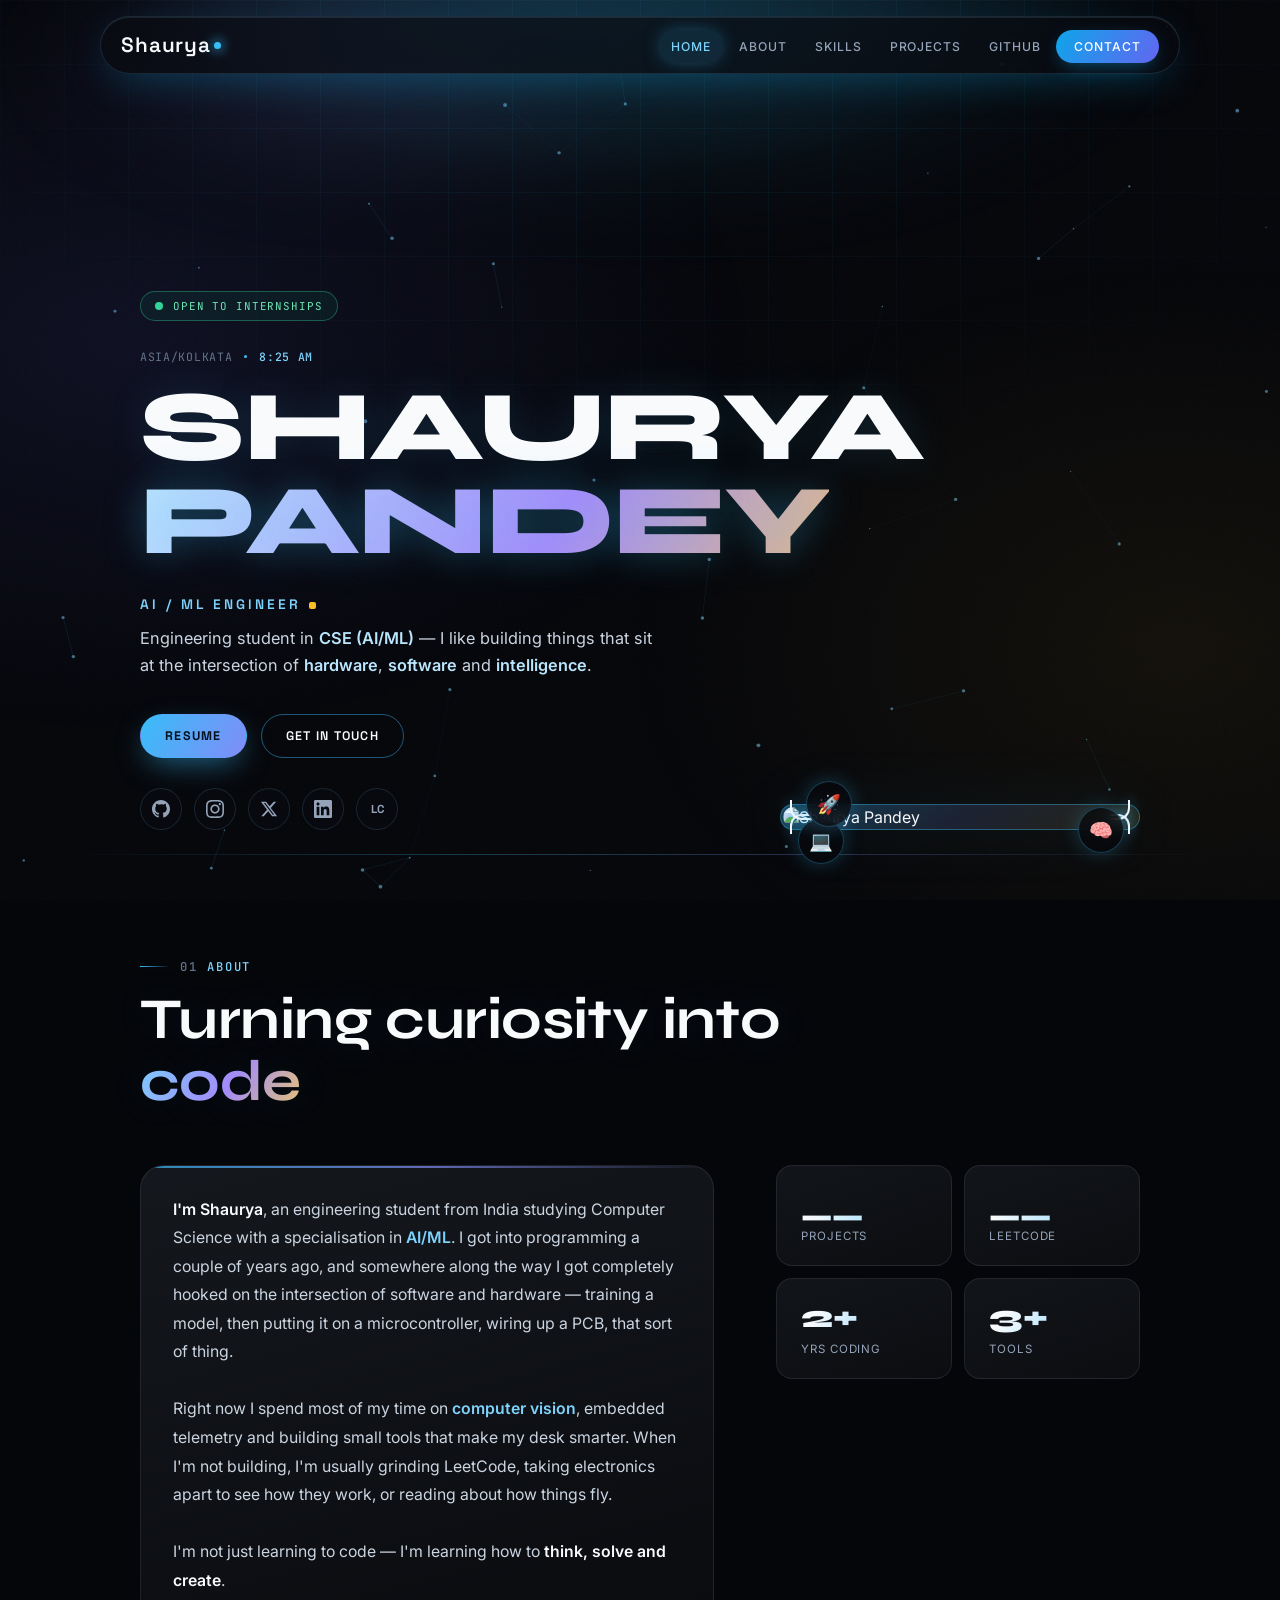
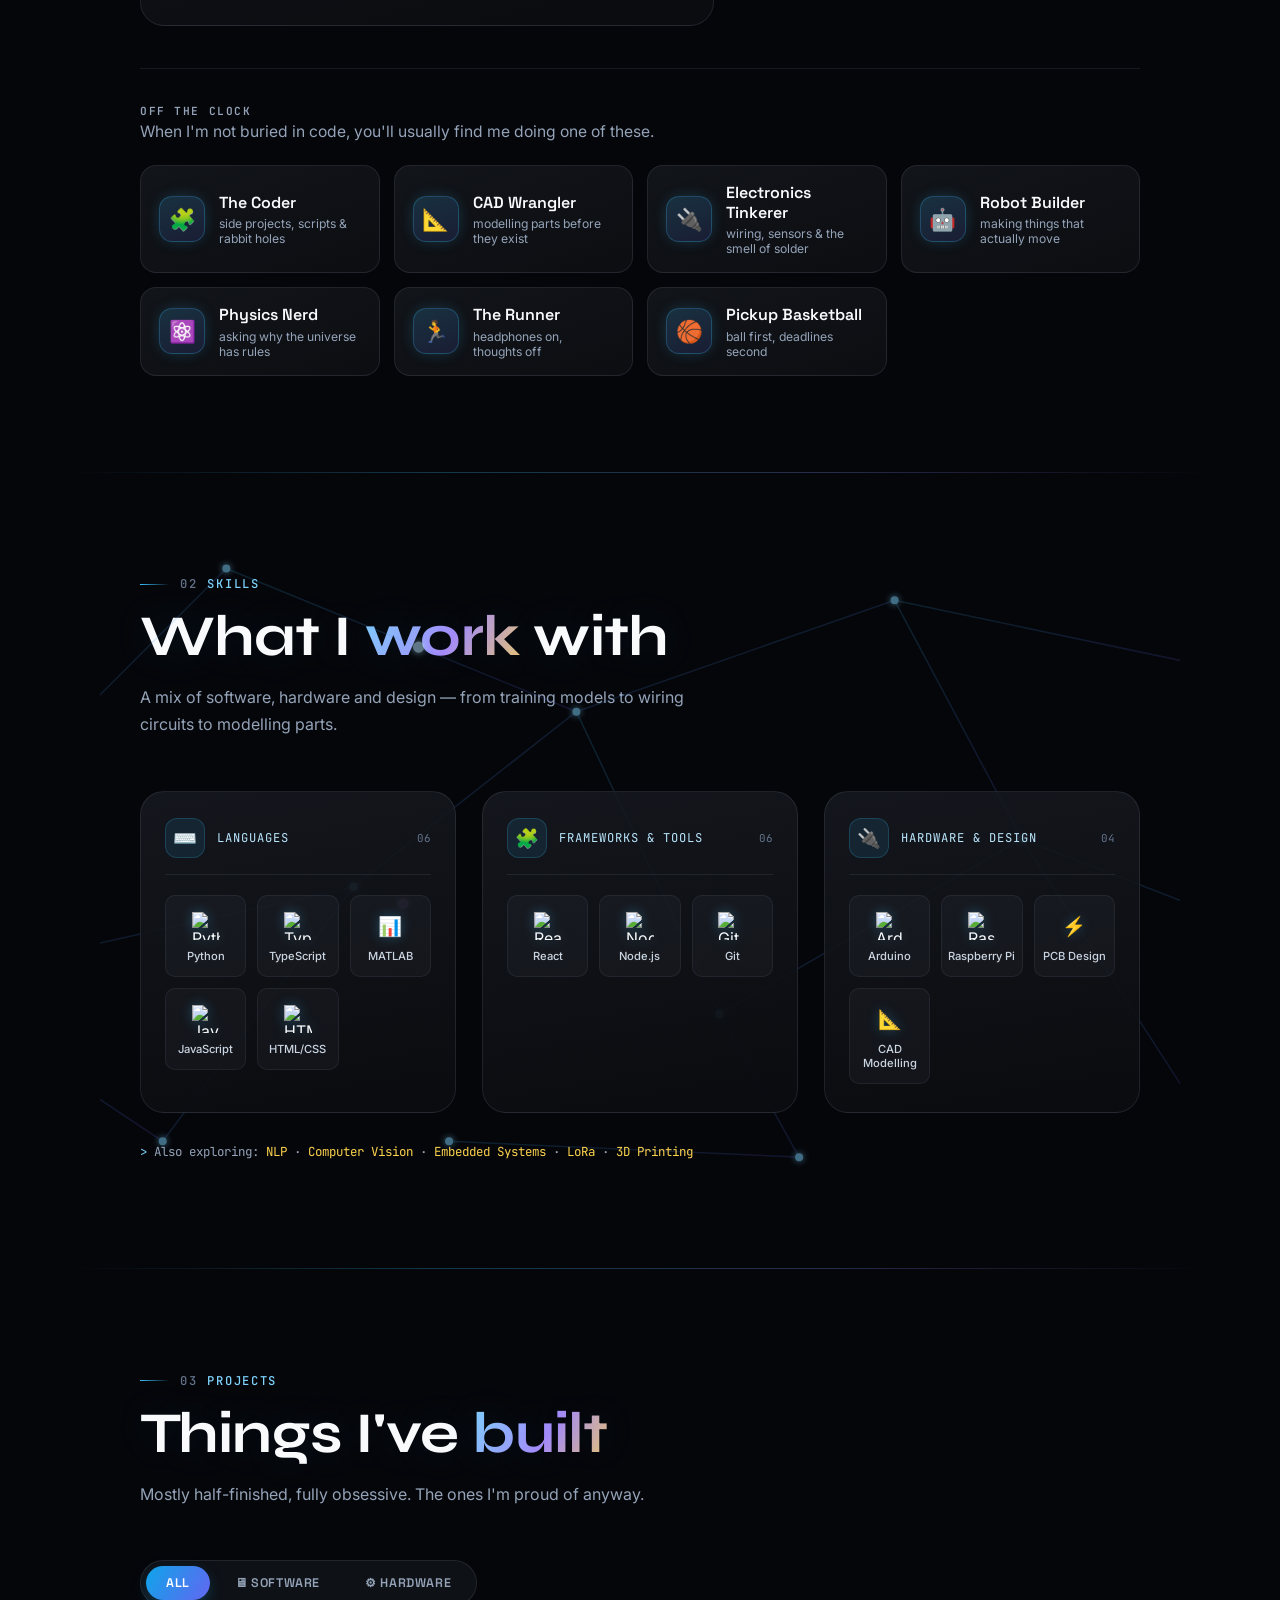
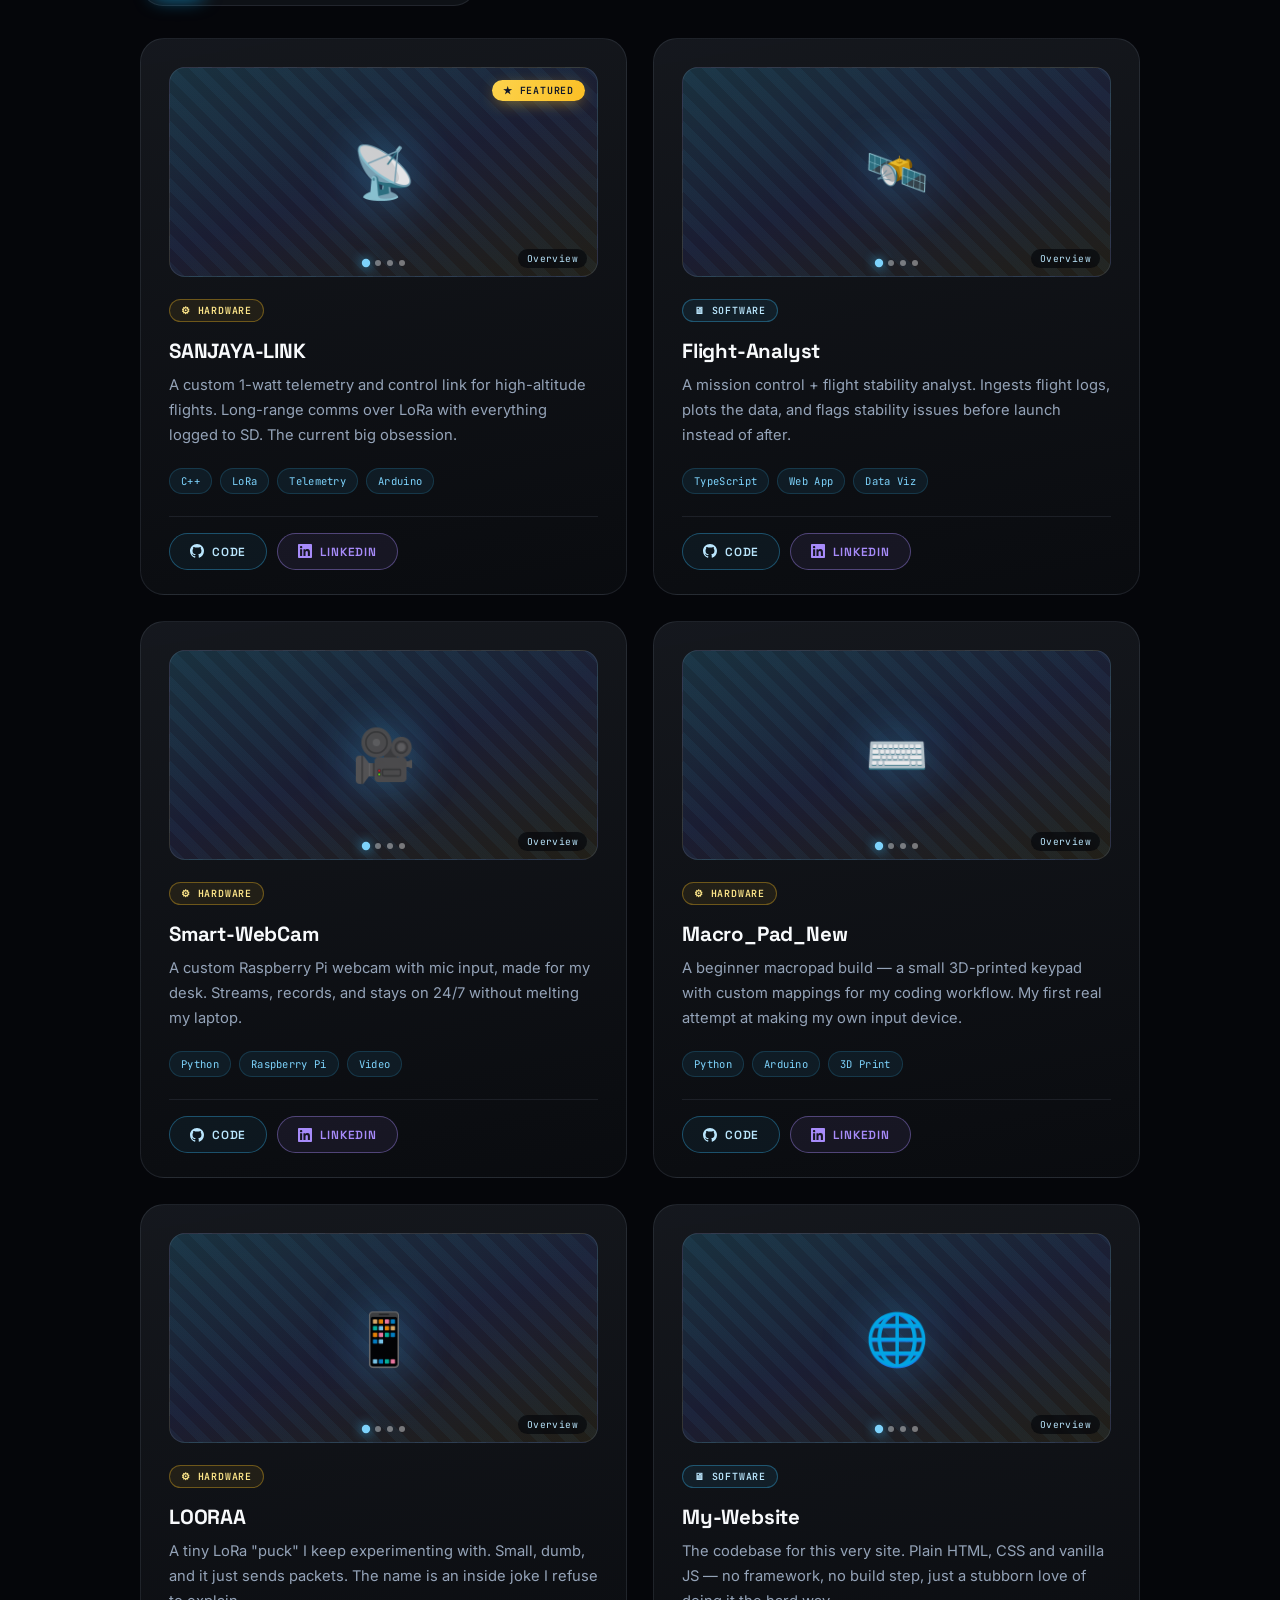
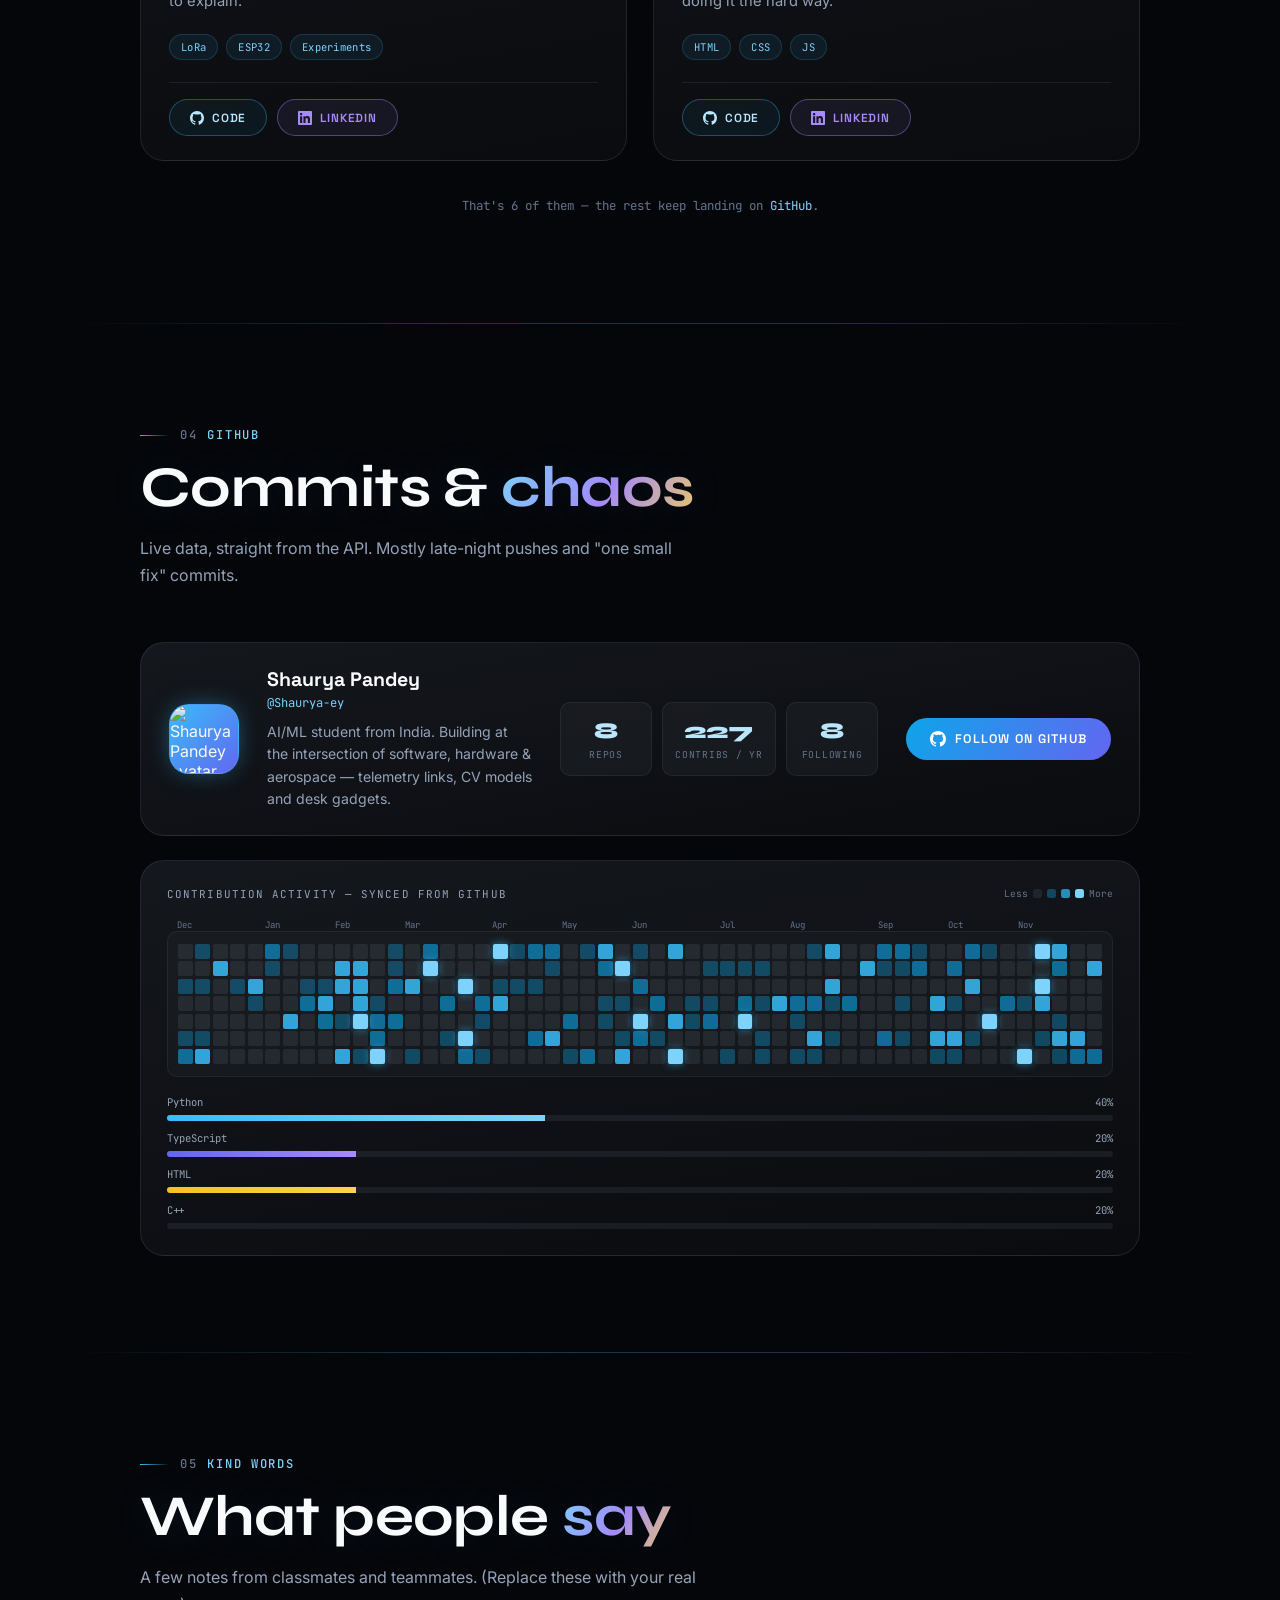
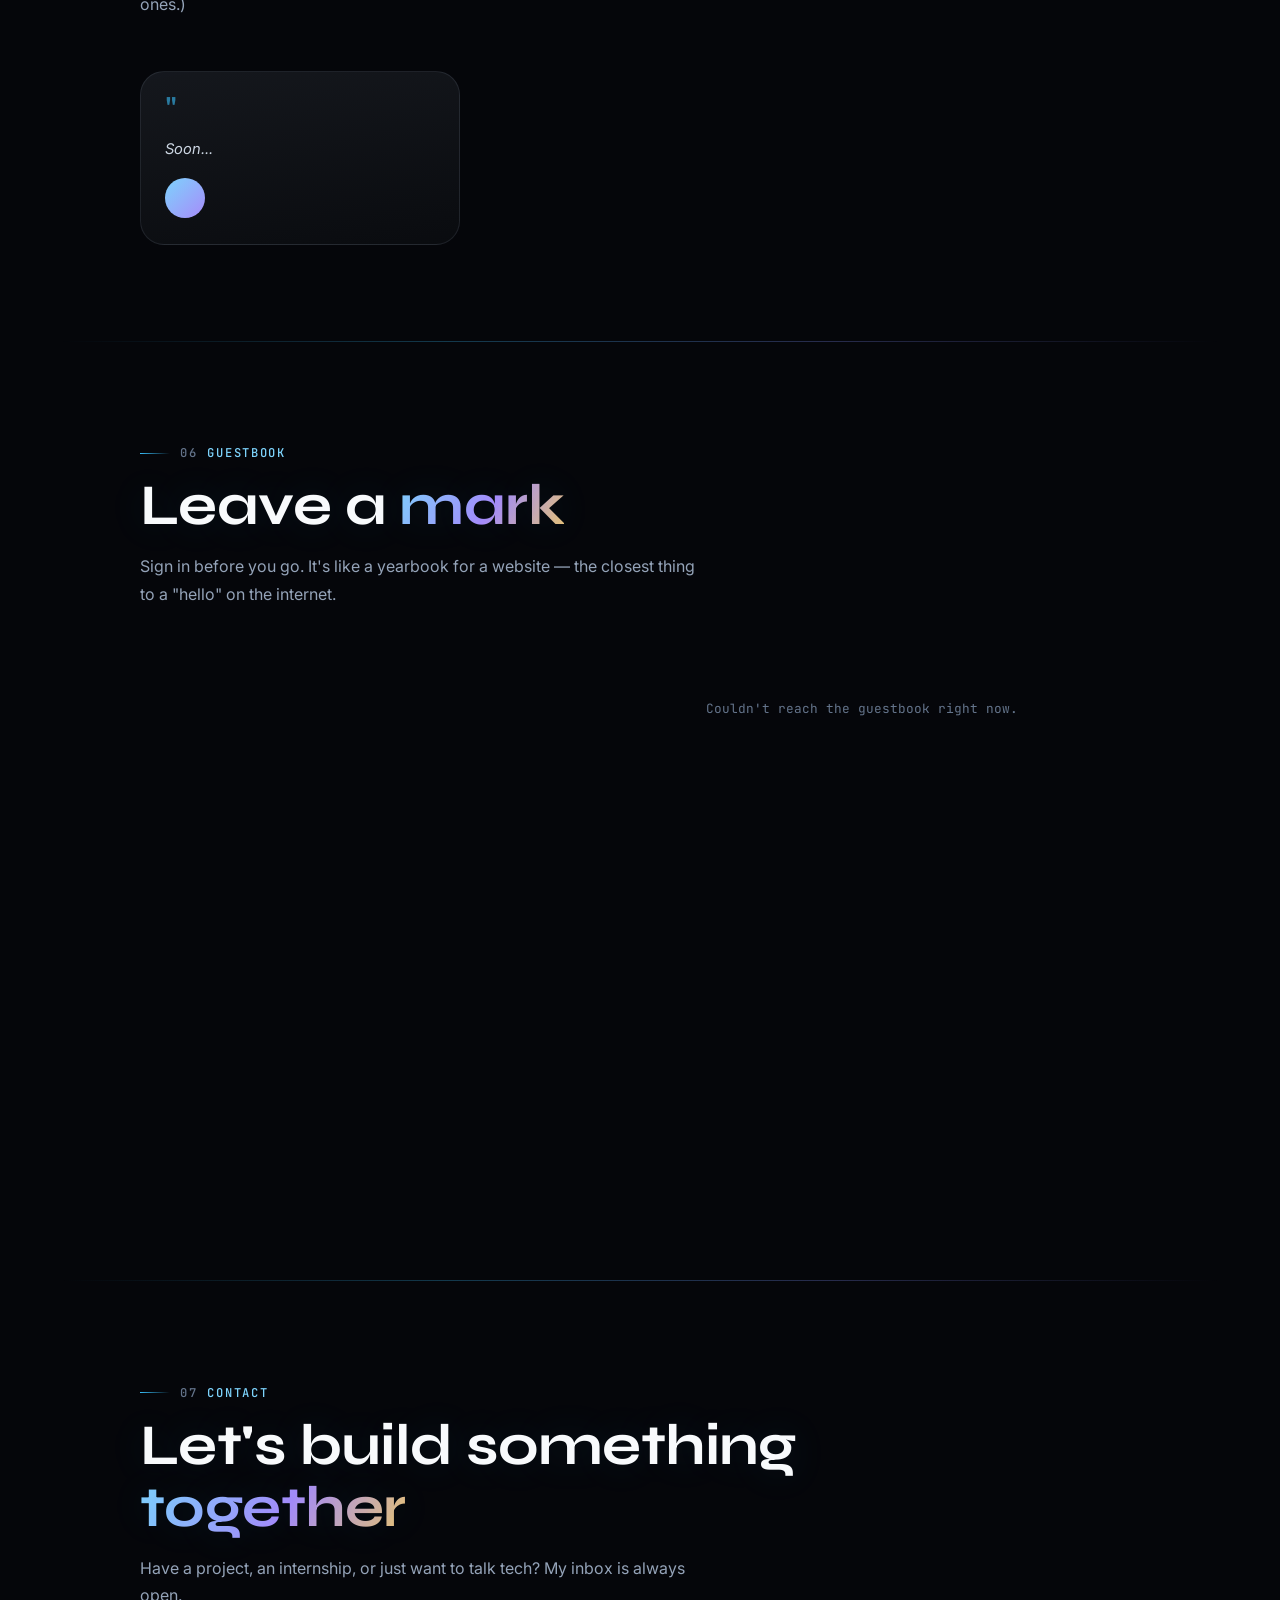
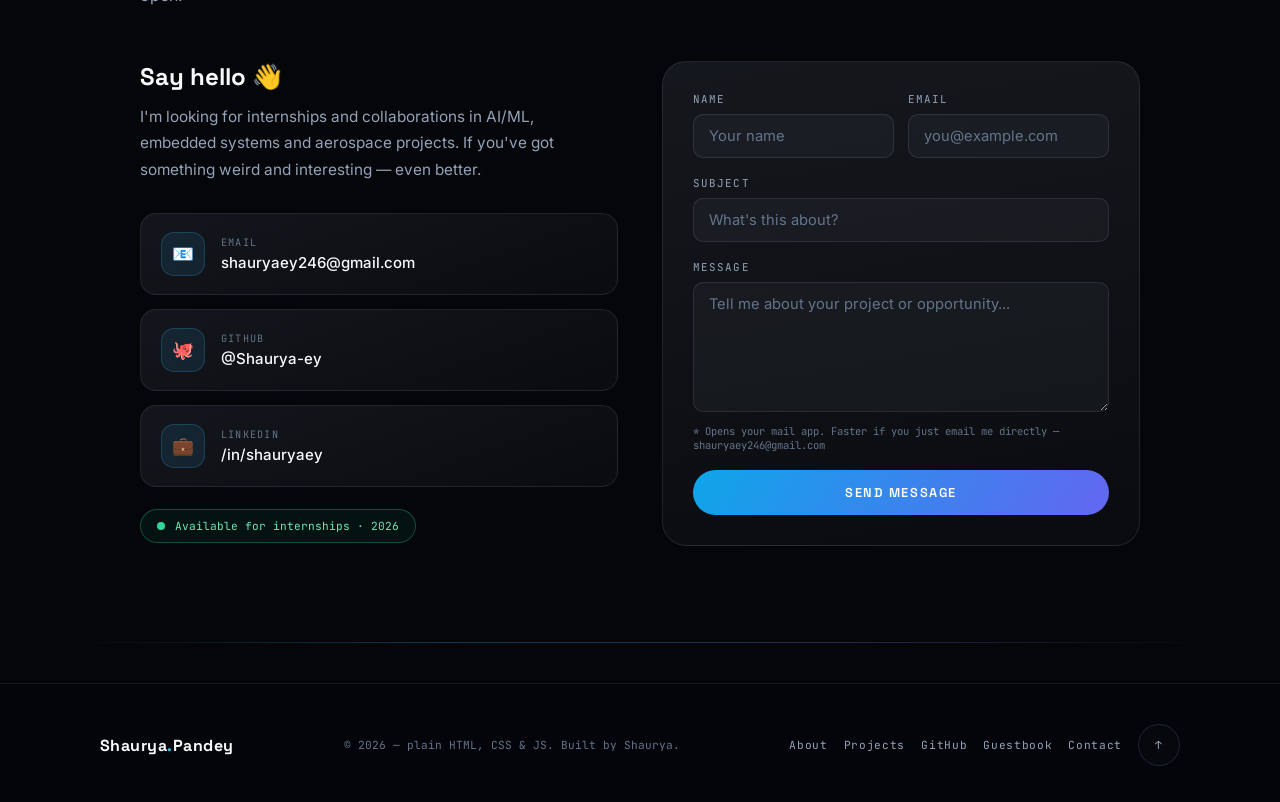
==== commit 6587d2a8: "some tweaks" ====
--- a/main.html
+++ b/main.html
@@ -2485,7 +2485,7 @@
 
             <div class="gh-card gh-activity reveal reveal-d1">
                 <div class="gh-chart-label">
-                    <span class="mono">Contribution activity — last year</span>
+                    <span class="mono">Contribution activity — synced from GitHub</span>
                     <span class="gh-legend">Less <span class="sw s0"></span><span class="sw s1"></span><span class="sw s2"></span><span class="sw s3"></span> More</span>
                 </div>
                 <div class="gh-month-labels" id="ghMonths"></div>
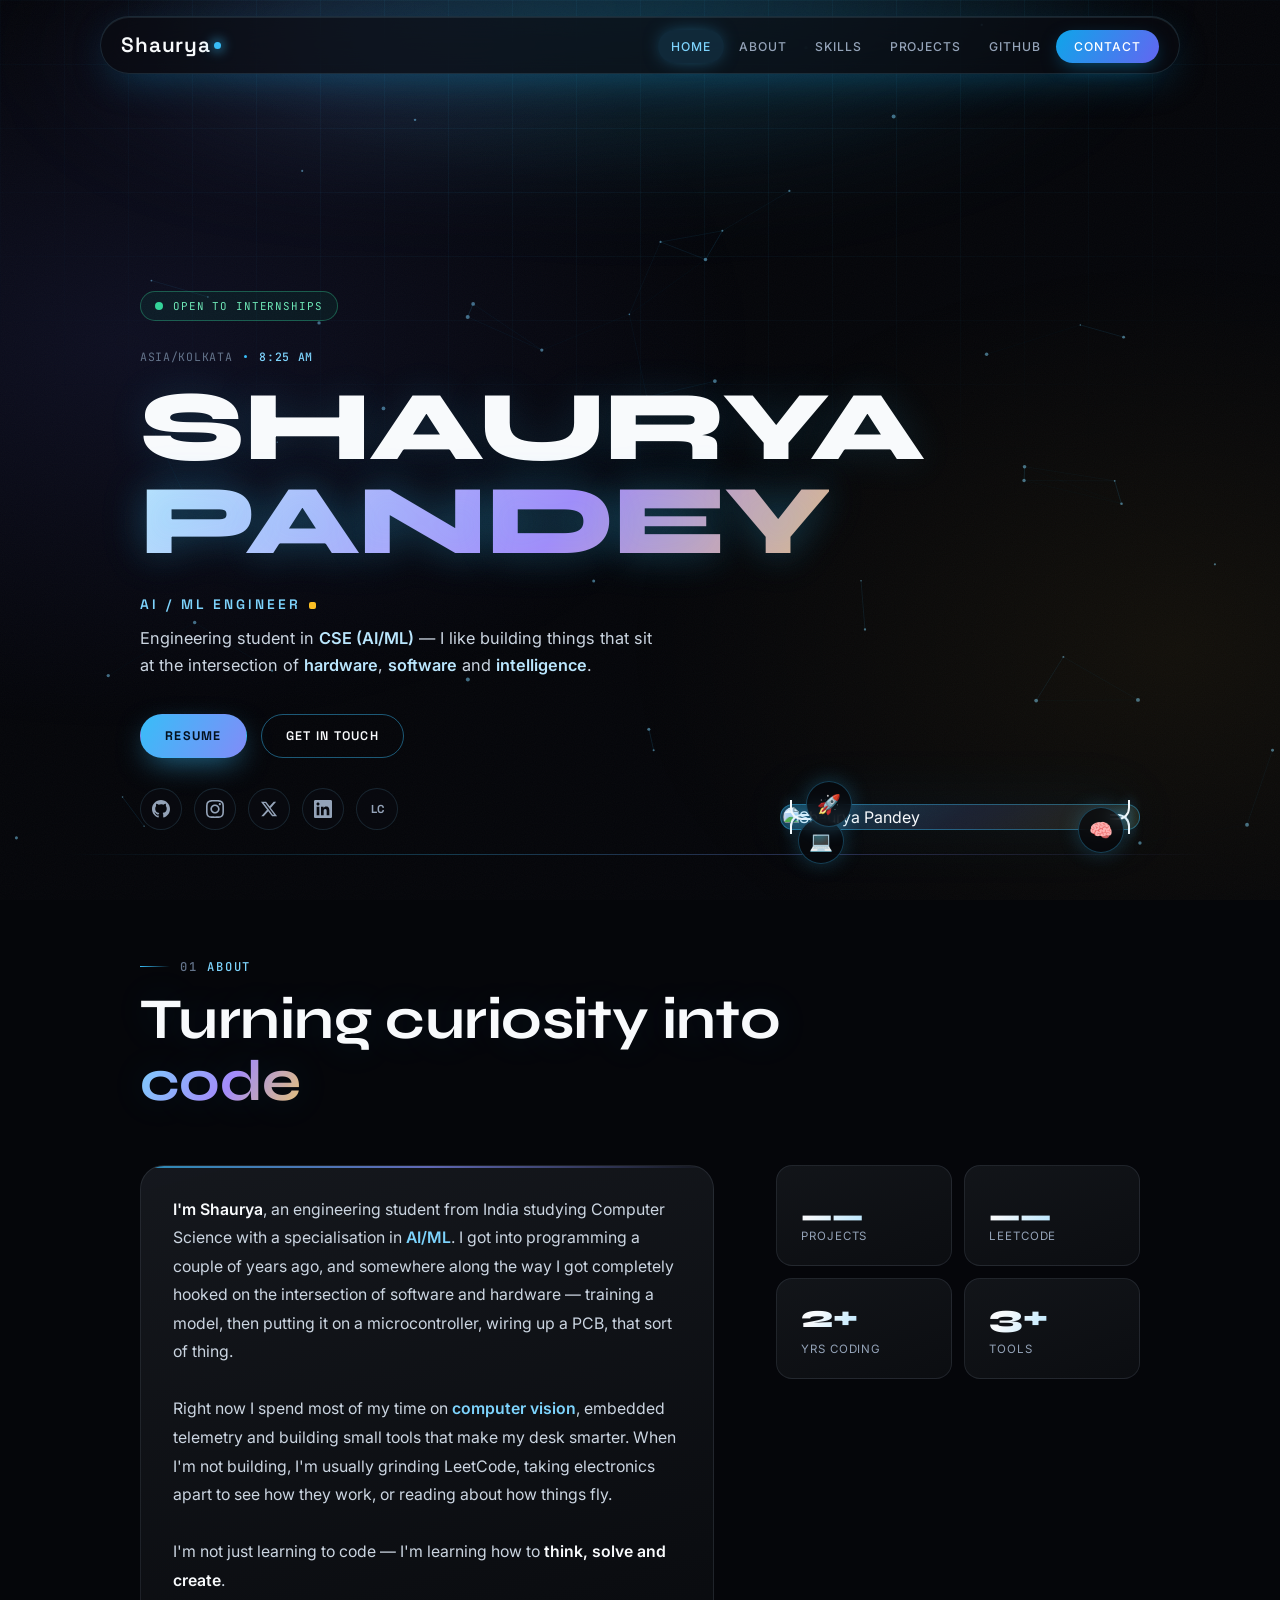
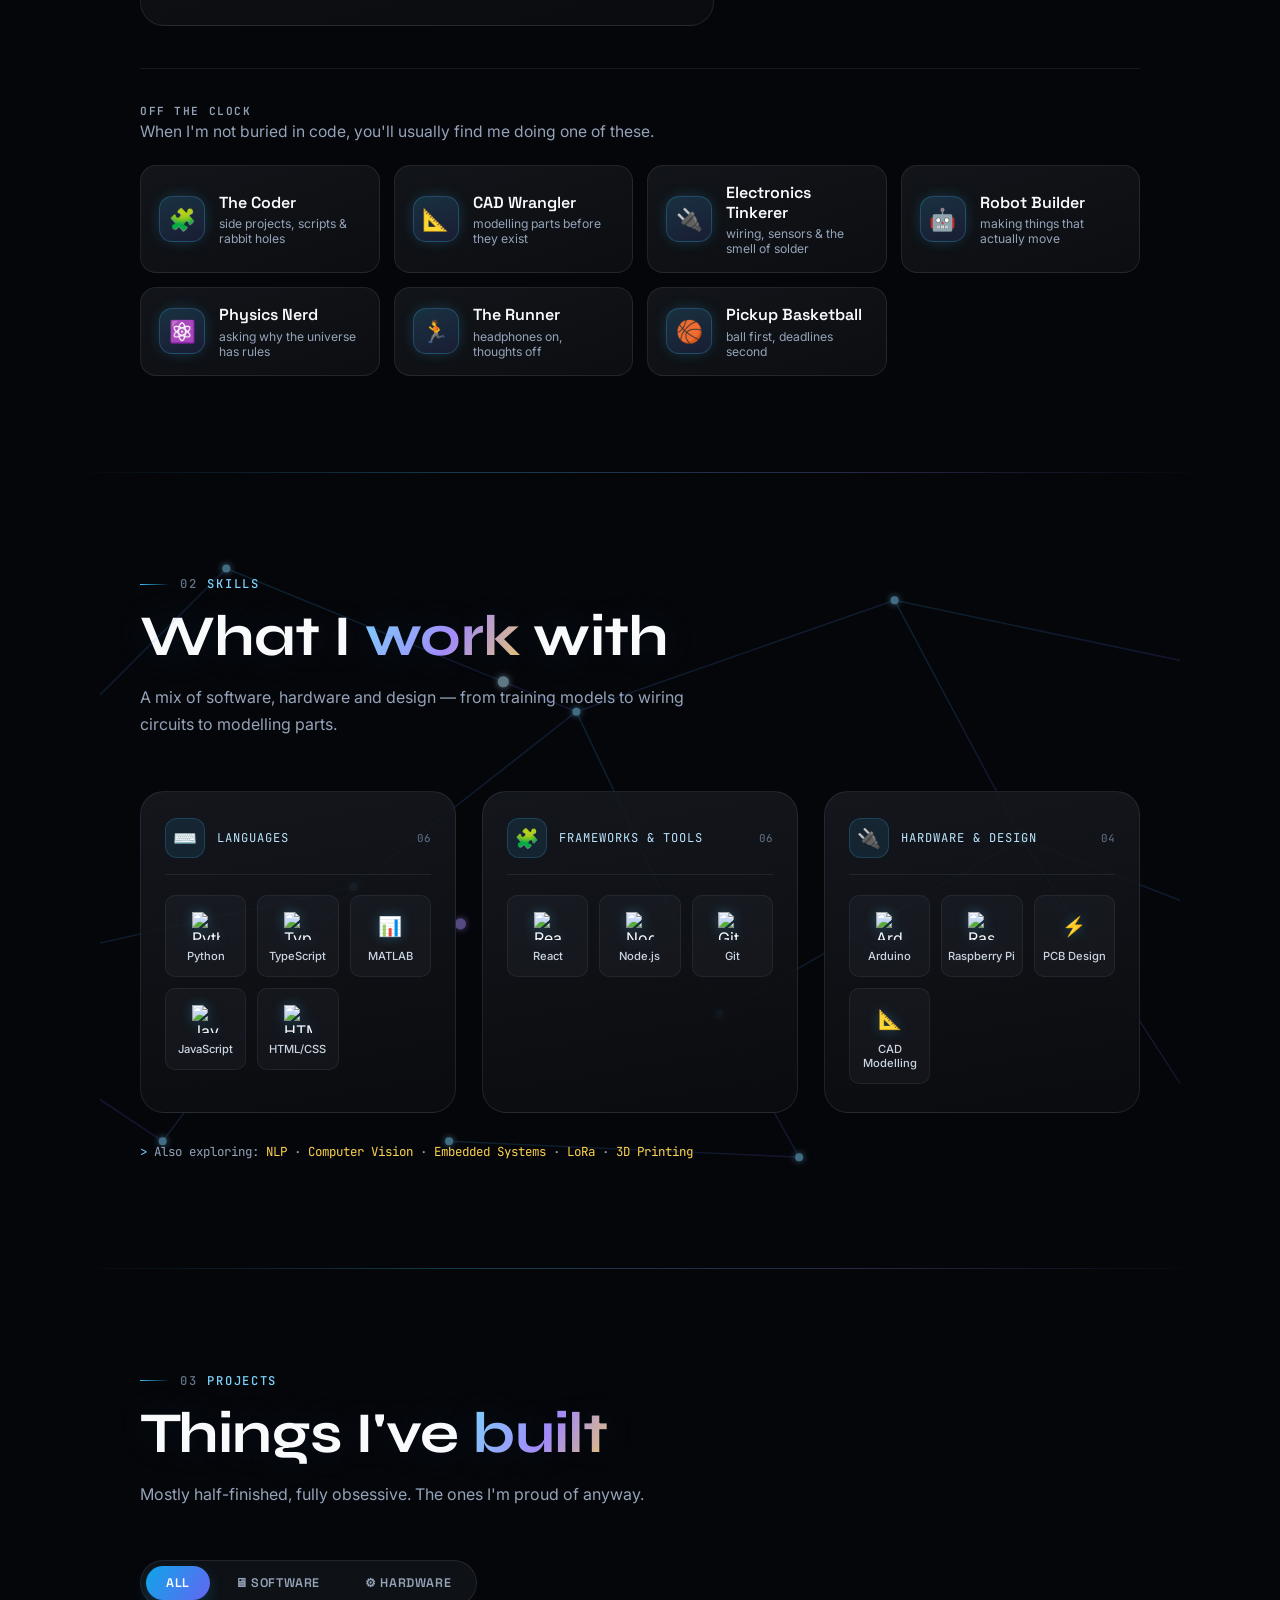
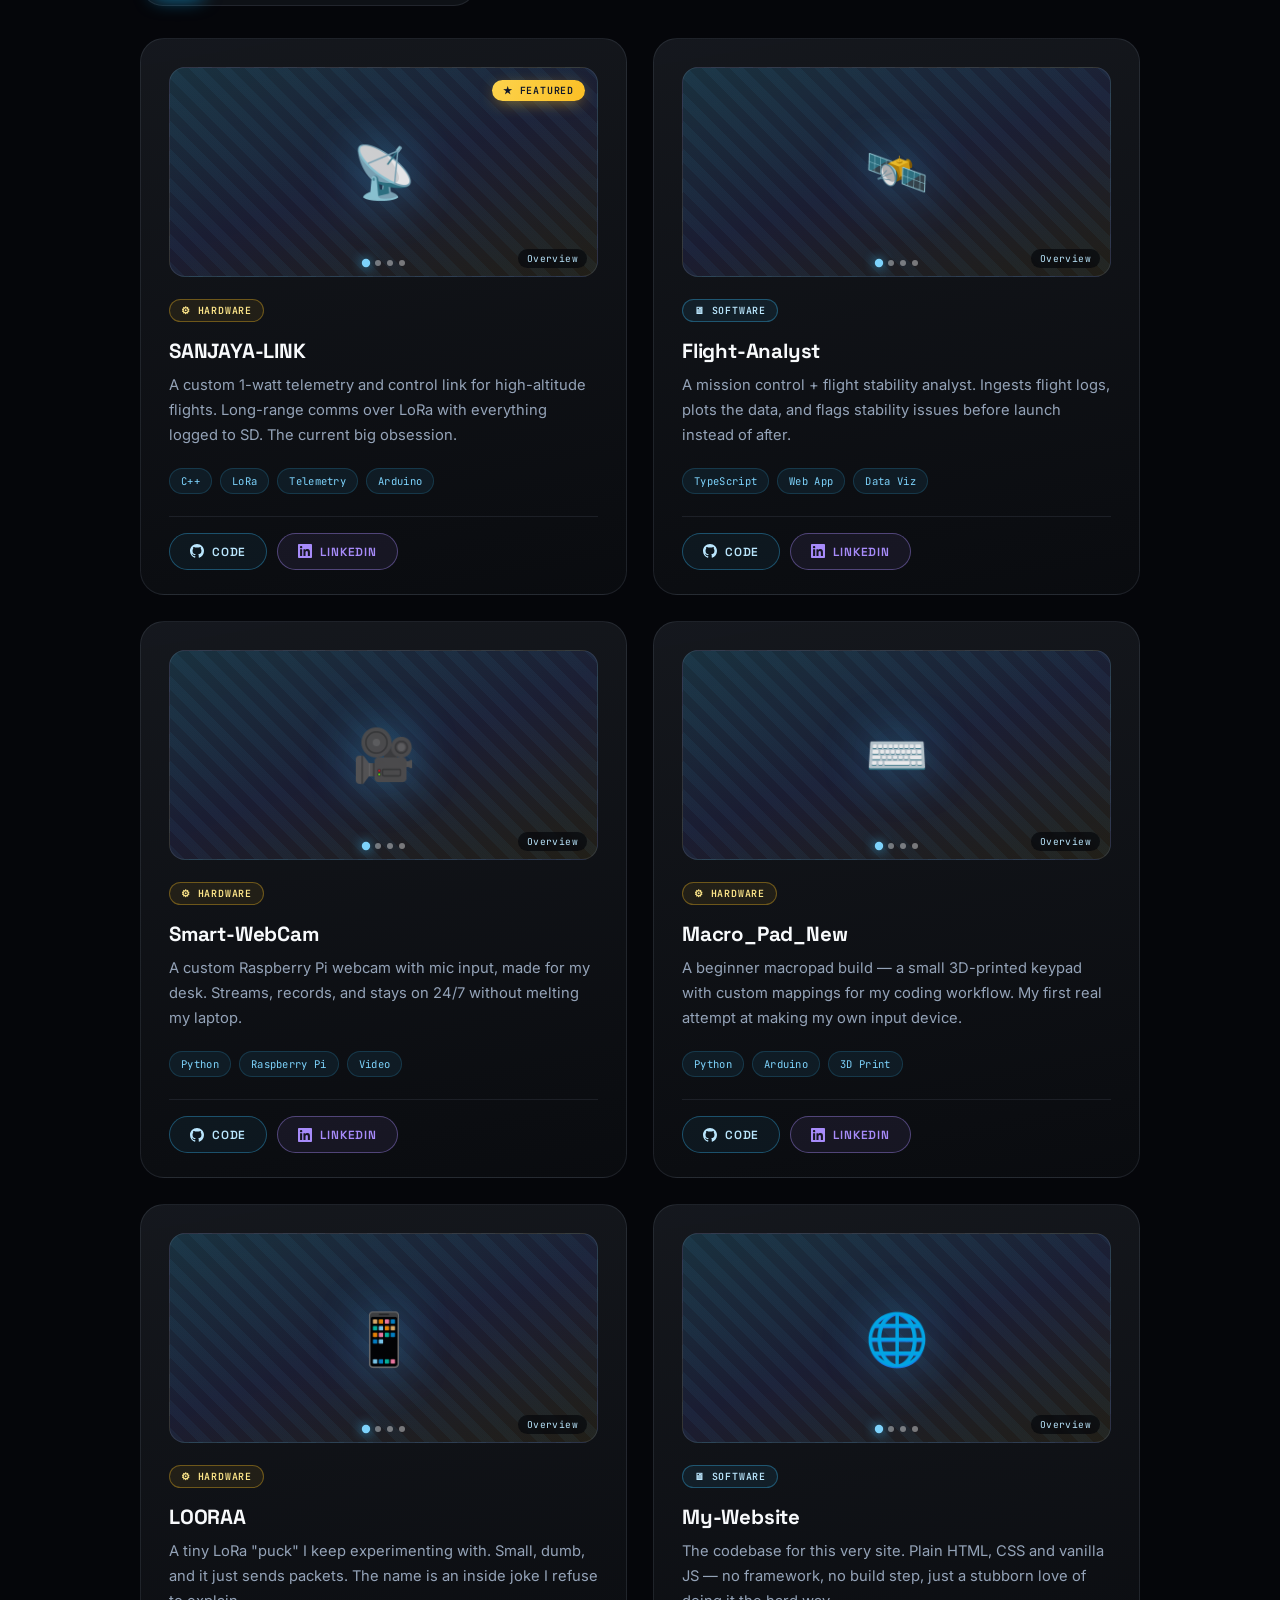
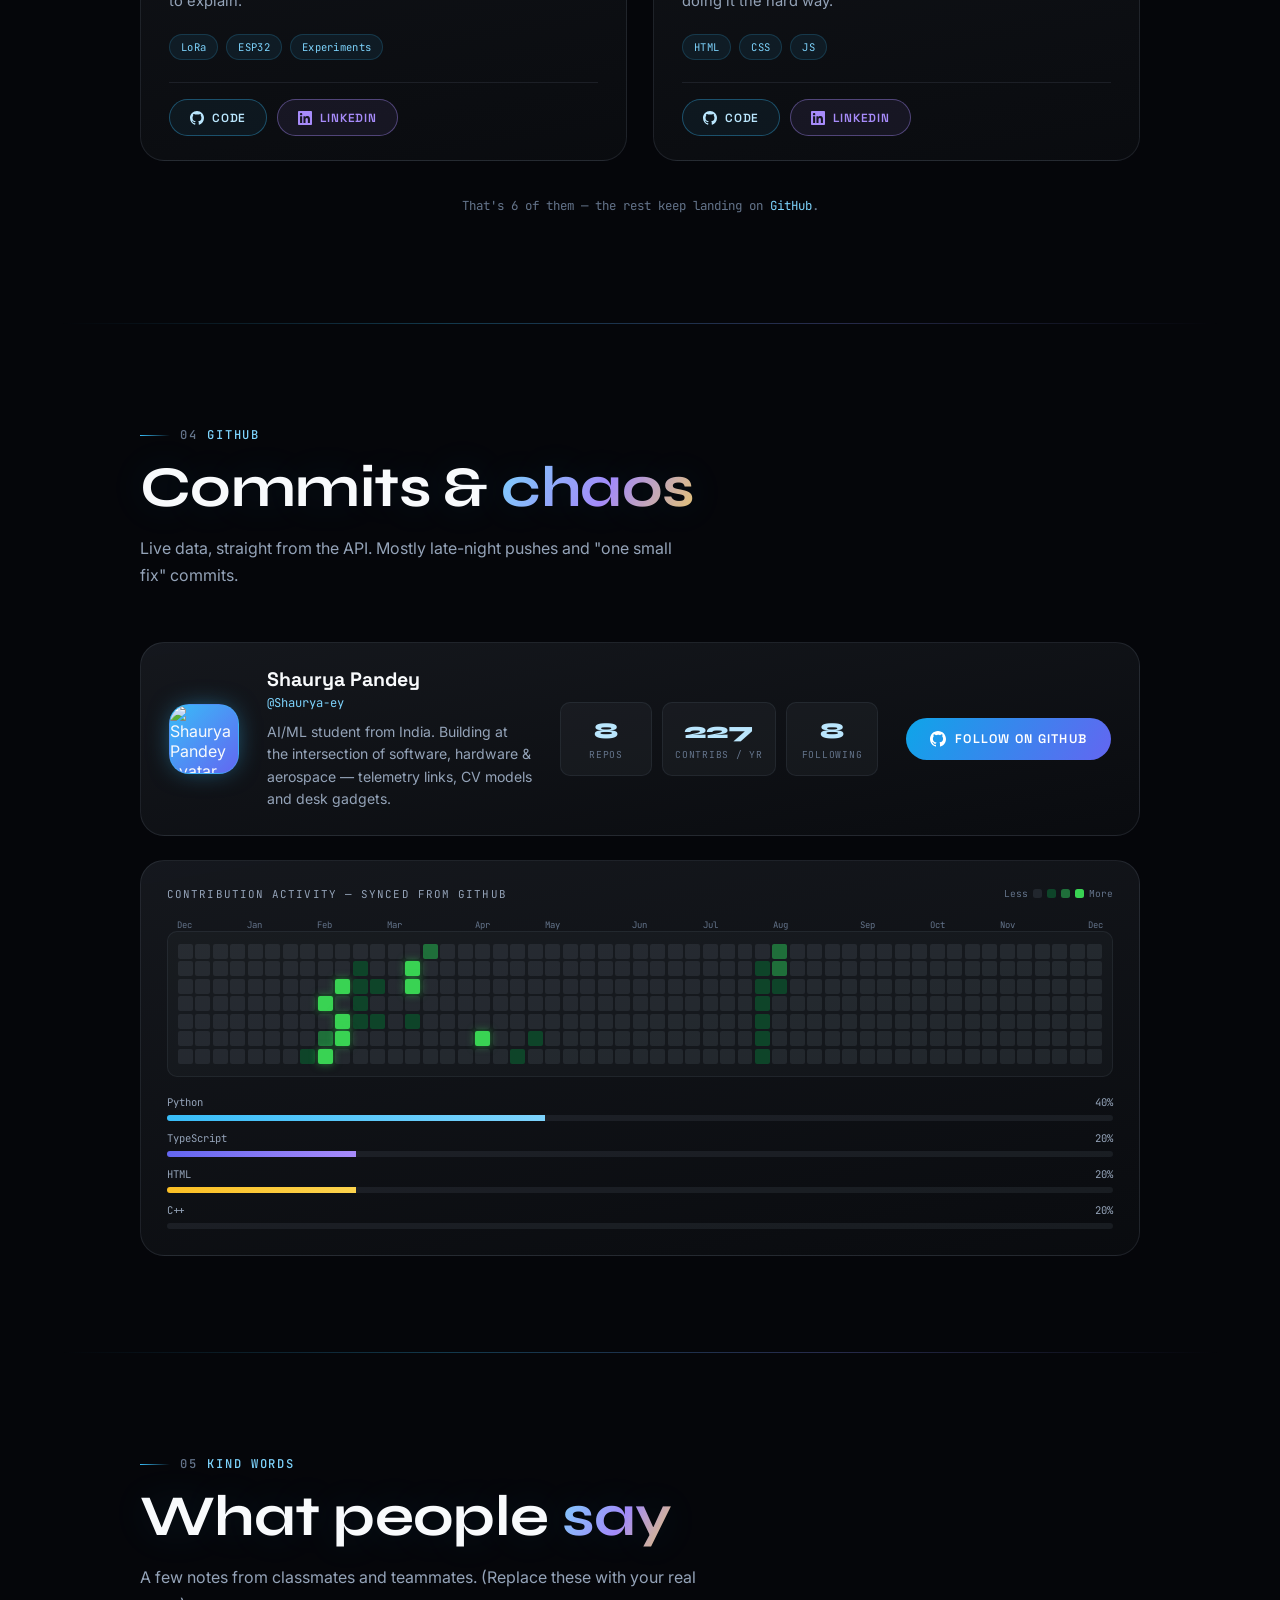
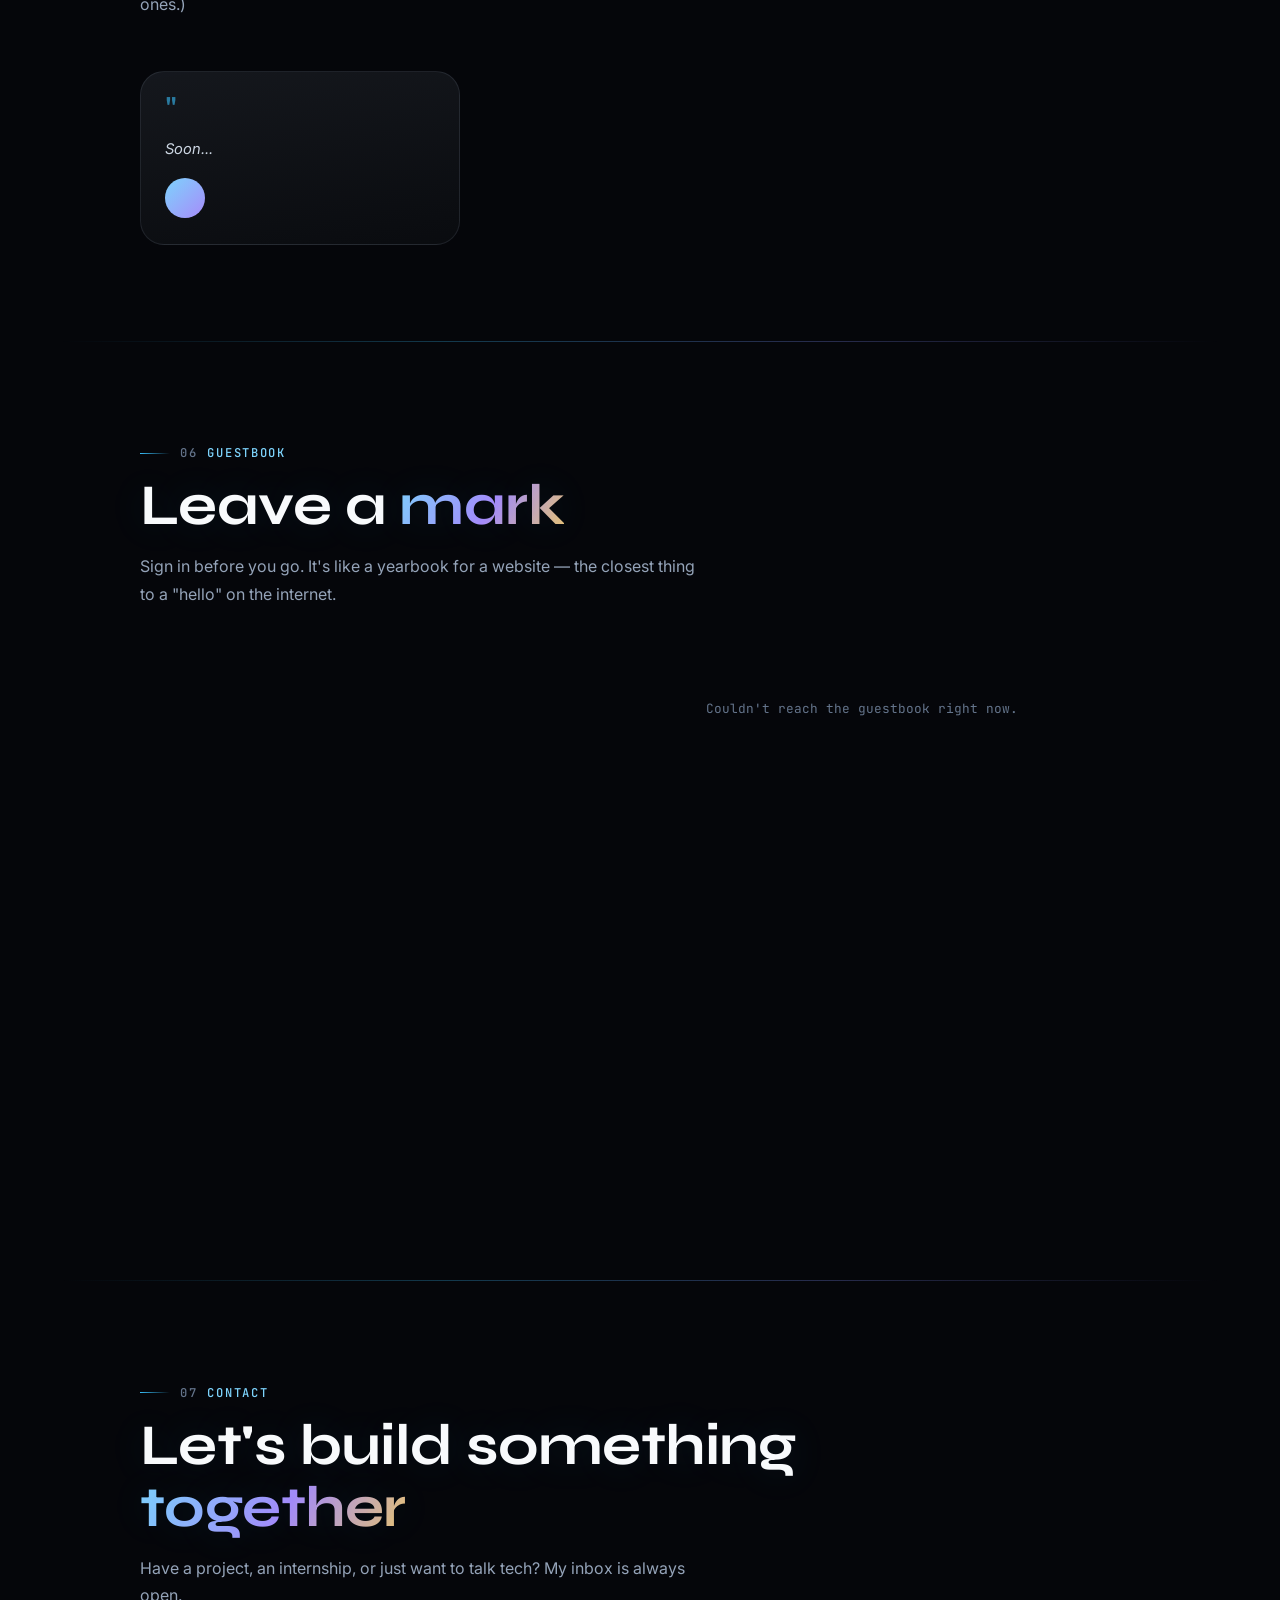
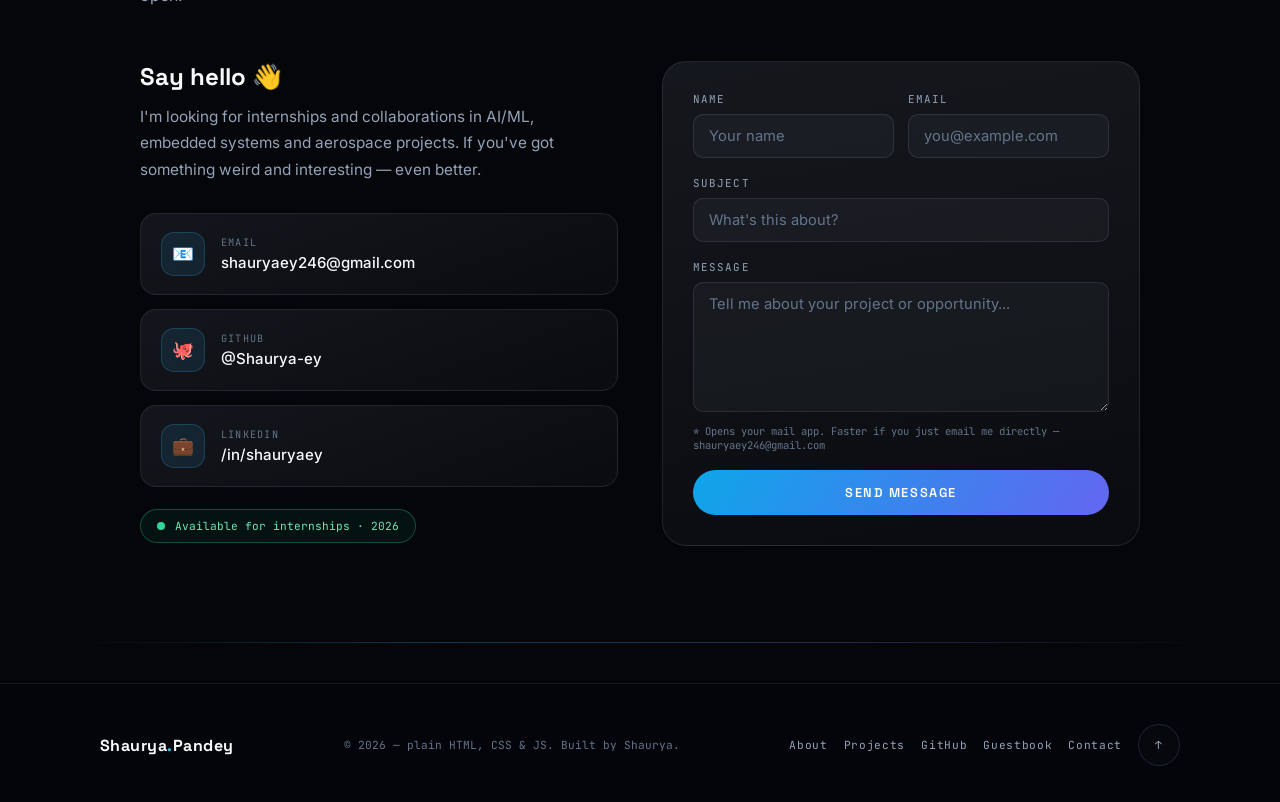
==== commit d926f7ab: "some tweaks" ====
--- a/main.html
+++ b/main.html
@@ -1394,10 +1394,10 @@
     .gh-legend .sw{
         width:9px; height:9px; border-radius:2.5px;
     }
-    .gh-legend .sw.s0{ background:rgba(148,163,184,.12); }
-    .gh-legend .sw.s1{ background:rgba(14,165,233,.35); }
-    .gh-legend .sw.s2{ background:rgba(56,189,248,.7); }
-    .gh-legend .sw.s3{ background:rgba(125,211,252,1); }
+    .gh-legend .sw.s0{ background:#21262d; }
+    .gh-legend .sw.s1{ background:#0e4429; }
+    .gh-legend .sw.s2{ background:#1f6f3a; }
+    .gh-legend .sw.s3{ background:#39d353; }
     .contrib-graph{
         display:grid;
         grid-template-columns:repeat(53, 1fr);
@@ -1414,14 +1414,14 @@
         background:rgba(148,163,184,.12);
         transition:transform .2s ease;
     }
-    .day[data-l="1"]{ background:rgba(14,165,233,.35); }
-    .day[data-l="2"]{ background:rgba(14,165,233,.6); }
-    .day[data-l="3"]{ background:rgba(56,189,248,.85); }
-    .day[data-l="4"]{ background:rgba(125,211,252,1); box-shadow:0 0 8px rgba(56,189,248,.6); }
+    .day[data-l="1"]{ background:#0e4429; }
+    .day[data-l="2"]{ background:#1f6f3a; }
+    .day[data-l="3"]{ background:#26a641; }
+    .day[data-l="4"]{ background:#39d353; box-shadow:0 0 8px rgba(57,211,83,.55); }
     .day:hover{
         transform:scale(1.5);
-        background:var(--sky-200) !important;
-        box-shadow:0 0 10px rgba(56,189,248,.9);
+        background:#39d353 !important;
+        box-shadow:0 0 10px rgba(57,211,83,.95);
         z-index:2;
     }
     .gh-month-labels{
@@ -2921,60 +2921,57 @@
     })
     .catch(()=>{ /* keep the real defaults already in the HTML */ });
 
+
 const graph = document.getElementById('contribGraph');
 const monthsEl = document.getElementById('ghMonths');
 const WEEKS = 53;
 const DAYS = 7;
 const monthsShort = ['Jan','Feb','Mar','Apr','May','Jun','Jul','Aug','Sep','Oct','Nov','Dec'];
 
+const REAL_DATA = {"2025-08-03":0,"2025-08-10":0,"2025-08-17":0,"2025-08-24":0,"2025-08-31":0,"2025-09-07":0,"2025-09-14":0,"2025-09-21":0,"2025-09-28":0,"2025-10-05":0,"2025-10-12":0,"2025-10-19":0,"2025-10-26":0,"2025-11-02":0,"2025-11-09":0,"2025-11-16":0,"2025-11-23":0,"2025-11-30":0,"2025-12-07":0,"2025-12-14":0,"2025-12-21":0,"2025-12-28":0,"2026-01-04":0,"2026-01-11":0,"2026-01-18":0,"2026-01-25":0,"2026-02-01":0,"2026-02-08":0,"2026-02-15":0,"2026-02-22":0,"2026-03-01":0,"2026-03-08":0,"2026-03-15":2,"2026-03-22":0,"2026-03-29":0,"2026-04-05":0,"2026-04-12":0,"2026-04-19":0,"2026-04-26":0,"2026-05-03":0,"2026-05-10":0,"2026-05-17":0,"2026-05-24":0,"2026-05-31":0,"2026-06-07":0,"2026-06-14":0,"2026-06-21":0,"2026-06-28":0,"2026-07-05":0,"2026-07-12":0,"2026-07-19":0,"2026-07-26":0,"2026-08-02":2,"2025-08-04":0,"2025-08-11":0,"2025-08-18":0,"2025-08-25":0,"2025-09-01":0,"2025-09-08":0,"2025-09-15":0,"2025-09-22":0,"2025-09-29":0,"2025-10-06":0,"2025-10-13":0,"2025-10-20":0,"2025-10-27":0,"2025-11-03":0,"2025-11-10":0,"2025-11-17":0,"2025-11-24":0,"2025-12-01":0,"2025-12-08":0,"2025-12-15":0,"2025-12-22":0,"2025-12-29":0,"2026-01-05":0,"2026-01-12":0,"2026-01-19":0,"2026-01-26":0,"2026-02-02":0,"2026-02-09":0,"2026-02-16":1,"2026-02-23":0,"2026-03-02":0,"2026-03-09":4,"2026-03-16":0,"2026-03-23":0,"2026-03-30":0,"2026-04-06":0,"2026-04-13":0,"2026-04-20":0,"2026-04-27":0,"2026-05-04":0,"2026-05-11":0,"2026-05-18":0,"2026-05-25":0,"2026-06-01":0,"2026-06-08":0,"2026-06-15":0,"2026-06-22":0,"2026-06-29":0,"2026-07-06":0,"2026-07-13":0,"2026-07-20":0,"2026-07-27":1,"2026-08-03":2,"2025-08-05":0,"2025-08-12":0,"2025-08-19":0,"2025-08-26":0,"2025-09-02":0,"2025-09-09":0,"2025-09-16":0,"2025-09-23":0,"2025-09-30":0,"2025-10-07":0,"2025-10-14":0,"2025-10-21":0,"2025-10-28":0,"2025-11-04":0,"2025-11-11":0,"2025-11-18":0,"2025-11-25":0,"2025-12-02":0,"2025-12-09":0,"2025-12-16":0,"2025-12-23":0,"2025-12-30":0,"2026-01-06":0,"2026-01-13":0,"2026-01-20":0,"2026-01-27":0,"2026-02-03":0,"2026-02-10":4,"2026-02-17":1,"2026-02-24":1,"2026-03-03":0,"2026-03-10":4,"2026-03-17":0,"2026-03-24":0,"2026-03-31":0,"2026-04-07":0,"2026-04-14":0,"2026-04-21":0,"2026-04-28":0,"2026-05-05":0,"2026-05-12":0,"2026-05-19":0,"2026-05-26":0,"2026-06-02":0,"2026-06-09":0,"2026-06-16":0,"2026-06-23":0,"2026-06-30":0,"2026-07-07":0,"2026-07-14":0,"2026-07-21":0,"2026-07-28":1,"2026-08-04":1,"2025-08-06":0,"2025-08-13":0,"2025-08-20":0,"2025-08-27":0,"2025-09-03":0,"2025-09-10":0,"2025-09-17":0,"2025-09-24":0,"2025-10-01":0,"2025-10-08":0,"2025-10-15":0,"2025-10-22":0,"2025-10-29":0,"2025-11-05":0,"2025-11-12":0,"2025-11-19":0,"2025-11-26":0,"2025-12-03":0,"2025-12-10":0,"2025-12-17":0,"2025-12-24":0,"2025-12-31":0,"2026-01-07":0,"2026-01-14":0,"2026-01-21":0,"2026-01-28":0,"2026-02-04":4,"2026-02-11":0,"2026-02-18":1,"2026-02-25":0,"2026-03-04":0,"2026-03-11":0,"2026-03-18":0,"2026-03-25":0,"2026-04-01":0,"2026-04-08":0,"2026-04-15":0,"2026-04-22":0,"2026-04-29":0,"2026-05-06":0,"2026-05-13":0,"2026-05-20":0,"2026-05-27":0,"2026-06-03":0,"2026-06-10":0,"2026-06-17":0,"2026-06-24":0,"2026-07-01":0,"2026-07-08":0,"2026-07-15":0,"2026-07-22":0,"2026-07-29":1,"2025-08-07":0,"2025-08-14":0,"2025-08-21":0,"2025-08-28":0,"2025-09-04":0,"2025-09-11":0,"2025-09-18":0,"2025-09-25":0,"2025-10-02":0,"2025-10-09":0,"2025-10-16":0,"2025-10-23":0,"2025-10-30":0,"2025-11-06":0,"2025-11-13":0,"2025-11-20":0,"2025-11-27":0,"2025-12-04":0,"2025-12-11":0,"2025-12-18":0,"2025-12-25":0,"2026-01-01":0,"2026-01-08":0,"2026-01-15":0,"2026-01-22":0,"2026-01-29":0,"2026-02-05":0,"2026-02-12":4,"2026-02-19":1,"2026-02-26":1,"2026-03-05":0,"2026-03-12":1,"2026-03-19":0,"2026-03-26":0,"2026-04-02":0,"2026-04-09":0,"2026-04-16":0,"2026-04-23":0,"2026-04-30":0,"2026-05-07":0,"2026-05-14":0,"2026-05-21":0,"2026-05-28":0,"2026-06-04":0,"2026-06-11":0,"2026-06-18":0,"2026-06-25":0,"2026-07-02":0,"2026-07-09":0,"2026-07-16":0,"2026-07-23":0,"2026-07-30":1,"2025-08-08":0,"2025-08-15":0,"2025-08-22":0,"2025-08-29":0,"2025-09-05":0,"2025-09-12":0,"2025-09-19":0,"2025-09-26":0,"2025-10-03":0,"2025-10-10":0,"2025-10-17":0,"2025-10-24":0,"2025-10-31":0,"2025-11-07":0,"2025-11-14":0,"2025-11-21":0,"2025-11-28":0,"2025-12-05":0,"2025-12-12":0,"2025-12-19":0,"2025-12-26":0,"2026-01-02":0,"2026-01-09":0,"2026-01-16":0,"2026-01-23":0,"2026-01-30":0,"2026-02-06":2,"2026-02-13":4,"2026-02-20":0,"2026-02-27":0,"2026-03-06":0,"2026-03-13":0,"2026-03-20":0,"2026-03-27":0,"2026-04-03":0,"2026-04-10":4,"2026-04-17":0,"2026-04-24":0,"2026-05-01":1,"2026-05-08":0,"2026-05-15":0,"2026-05-22":0,"2026-05-29":0,"2026-06-05":0,"2026-06-12":0,"2026-06-19":0,"2026-06-26":0,"2026-07-03":0,"2026-07-10":0,"2026-07-17":0,"2026-07-24":0,"2026-07-31":1,"2025-08-09":0,"2025-08-16":0,"2025-08-23":0,"2025-08-30":0,"2025-09-06":0,"2025-09-13":0,"2025-09-20":0,"2025-09-27":0,"2025-10-04":0,"2025-10-11":0,"2025-10-18":0,"2025-10-25":0,"2025-11-01":0,"2025-11-08":0,"2025-11-15":0,"2025-11-22":0,"2025-11-29":0,"2025-12-06":0,"2025-12-13":0,"2025-12-20":0,"2025-12-27":0,"2026-01-03":0,"2026-01-10":0,"2026-01-17":0,"2026-01-24":0,"2026-01-31":1,"2026-02-07":4,"2026-02-14":0,"2026-02-21":0,"2026-02-28":0,"2026-03-07":0,"2026-03-14":0,"2026-03-21":0,"2026-03-28":0,"2026-04-04":0,"2026-04-11":0,"2026-04-18":0,"2026-04-25":1,"2026-05-02":0,"2026-05-09":0,"2026-05-16":0,"2026-05-23":0,"2026-05-30":0,"2026-06-06":0,"2026-06-13":0,"2026-06-20":0,"2026-06-27":0,"2026-07-04":0,"2026-07-11":0,"2026-07-18":0,"2026-07-25":0,"2026-08-01":1};
+
+function iso(d){ return d.toISOString().slice(0,10); }
+const nowUtc = Date.UTC(
+    new Date().getUTCFullYear(), new Date().getUTCMonth(), new Date().getUTCDate()
+);
 const cells = [];
-const today = new Date();
-today.setHours(0,0,0,0);
-for(let i=370; i>=0; i--){
-    const d = new Date(today);
-    d.setDate(d.getDate() - i);
-    cells.push(d);
+for(let i=370; i>=0; i--) cells.push(new Date(nowUtc - i*86400000));
+
+const real = {};
+cells.forEach(c => { const l = REAL_DATA[iso(c)]; real[iso(c)] = l !== undefined ? l : 0; });
+
+const dayIdx = Math.floor(nowUtc/86400000);               
+const sundayIdx = dayIdx - (((dayIdx - 3) % 7) + 7) % 7;  
+const firstColSunday = sundayIdx - 52*7;                  
+
+const grid = Array.from({length: 7}, () => []);
+function paintGrid(){
+    cells.forEach(c => {
+        const di = Math.floor(c.getTime()/86400000);
+        const col = Math.floor((di - firstColSunday)/7);
+        const dow = (di - firstColSunday)%7;
+        if(col >= 0 && col < WEEKS) grid[dow][col] = real[iso(c)];
+    });
 }
-
-const realActivity = {
-    '2026-07-27': 4,
-    '2026-07-29': 3,
-    '2026-07-30': 1,
-    '2026-07-31': 2
-};
-function iso(d){ return d.toISOString().slice(0,10); }
-
-function levelFor(i){
-    const key = iso(cells[i]);
-    if(realActivity[key]) return realActivity[key];
-    const x = Math.sin(i * 12.9898 + 78.233) * 43758.5453;
-    const v = x - Math.floor(x);
-    if(v < .60) return 0;
-    if(v < .78) return 1;
-    if(v < .90) return 2;
-    if(v < .97) return 3;
-    return 4;
-}
-
-const levels = cells.map((_, i) => levelFor(i));
 function renderGraph(){
     let frag = '';
-    for(let w=0; w<WEEKS; w++){
-        for(let d=0; d<DAYS; d++){
-            frag += `<span class="day" data-l="${levels[w*DAYS+d]}"></span>`;
+    for(let d=0; d<DAYS; d++){
+        for(let w=0; w<WEEKS; w++){
+            const v = grid[d][w];
+            frag += `<span class="day" data-l="${v !== undefined ? v : 0}"></span>`;
         }
     }
     graph.innerHTML = frag;
 }
+paintGrid();
 renderGraph();
 
 let mfrag = '';
 for(let w=0; w<WEEKS; w++){
-    const first = cells[w*DAYS];
-    mfrag += `<span>${first.getDate() <= 7 ? monthsShort[first.getMonth()] : ''}</span>`;
+    const first = new Date((firstColSunday + w*7) * 86400000);
+    mfrag += `<span>${first.getUTCDate() <= 7 ? monthsShort[first.getUTCMonth()] : ''}</span>`;
 }
 monthsEl.innerHTML = mfrag;
-
 
 fetch('https://api.github.com/users/Shaurya-ey/events/public?per_page=100')
     .then(r => r.ok ? r.json() : Promise.reject())
@@ -2985,16 +2982,19 @@
             const key = e.created_at.slice(0, 10);
             counts[key] = (counts[key] || 0) + 1;
         });
-
+        let changed = false;
         Object.keys(counts).forEach(key => {
-            const idx = cells.findIndex(c => iso(c) === key);
-            if(idx < 0) return;
             const n = counts[key];
-            levels[idx] = n >= 4 ? 4 : n >= 2 ? 3 : 2;
+            const lvl = n >= 4 ? 4 : n >= 2 ? 3 : 2;
+            if(real[key] !== undefined && real[key] < lvl){ real[key] = lvl; changed = true; }
         });
-        renderGraph();
+        if(changed){
+            grid.forEach(row => row.length = 0);
+            paintGrid();
+            renderGraph();
+        }
     })
-    .catch(()=>{ /* keep the seeded graph if the request fails */ });
+    .catch(()=>{ /* real data stays; just no live refresh */ });
 
 
 const SUPABASE_URL = 'https://hyvswxalxzxodqoexzvm.supabase.co';
@@ -3097,7 +3097,6 @@
 
 loadEntries();
 
-
 document.getElementById('contactForm').addEventListener('submit', function(e){
     e.preventDefault();
     const name = document.getElementById('name').value.trim();
@@ -3107,7 +3106,6 @@
     window.location.href = mailto;
 });
 
-
 document.getElementById('footerYear').textContent = '© ' + new Date().getFullYear() + ' — plain HTML, CSS & JS. Built by Shaurya.';
 </script>
 </body>
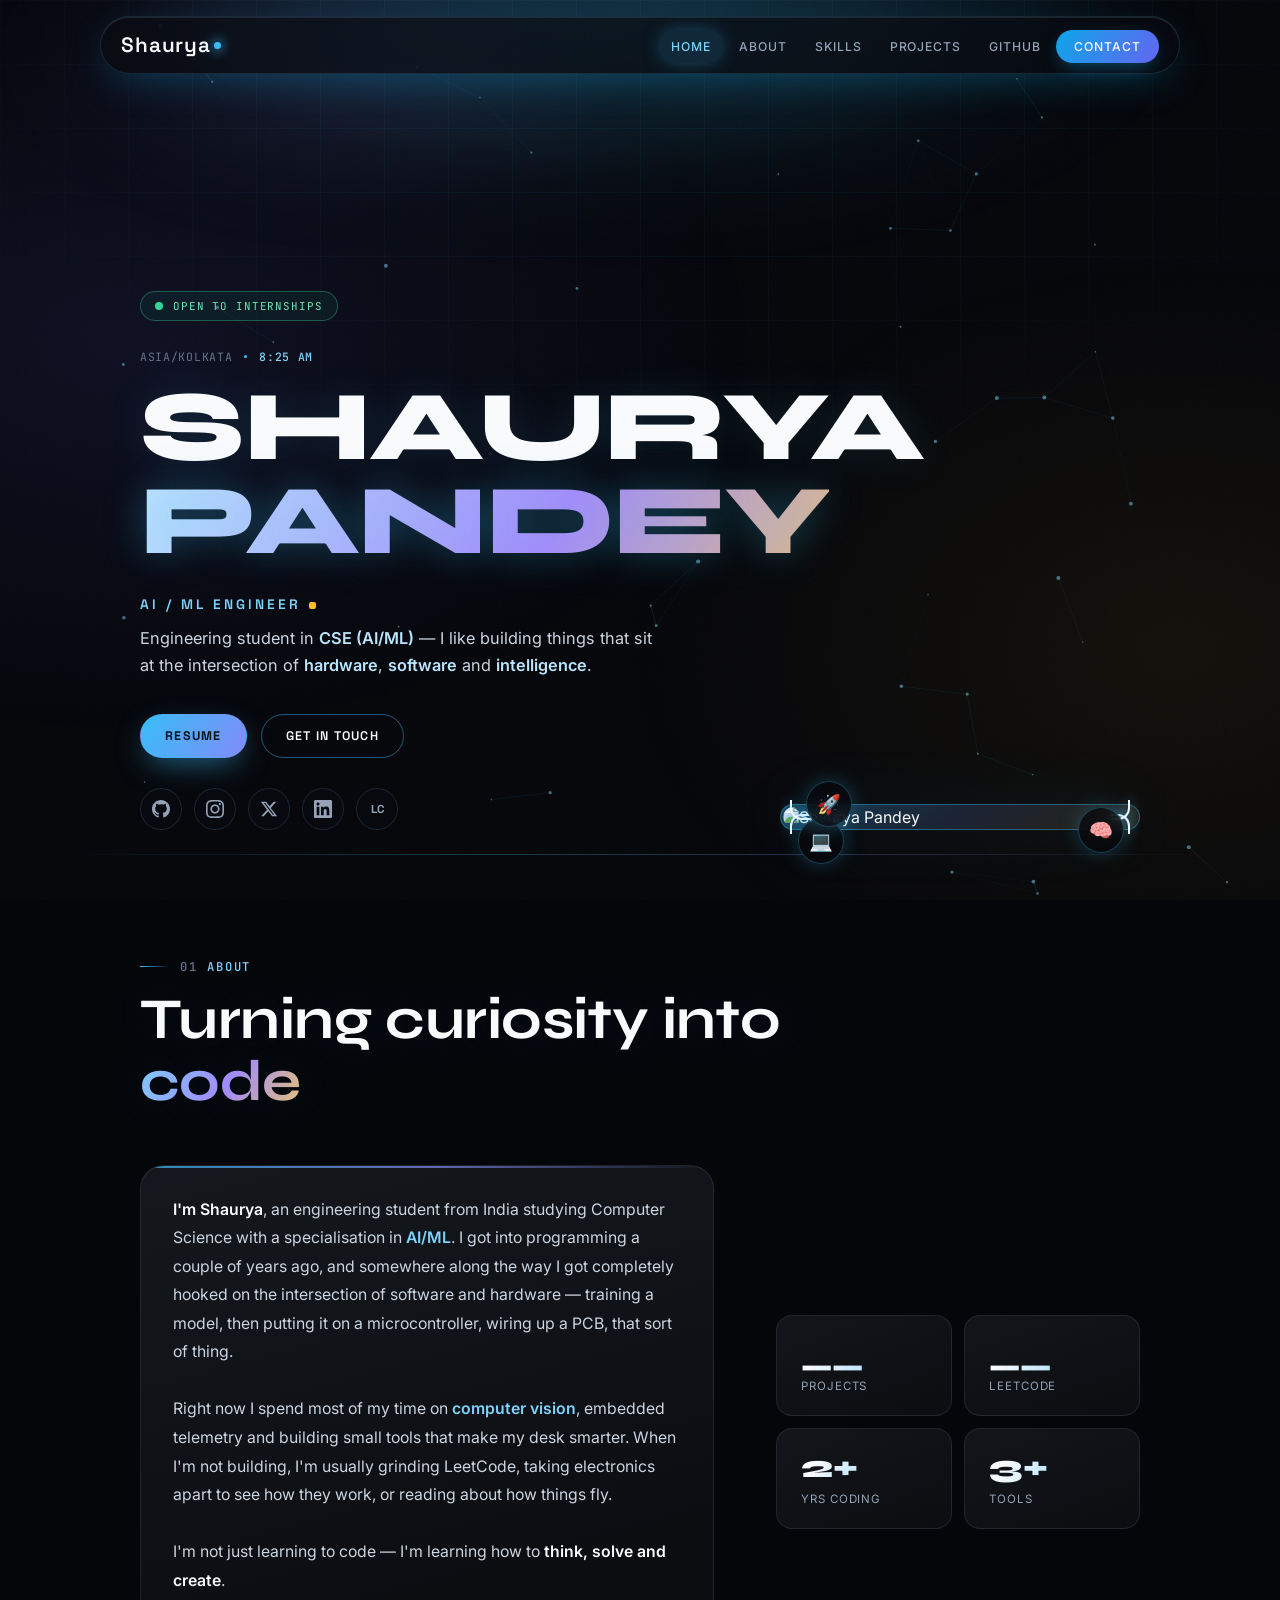
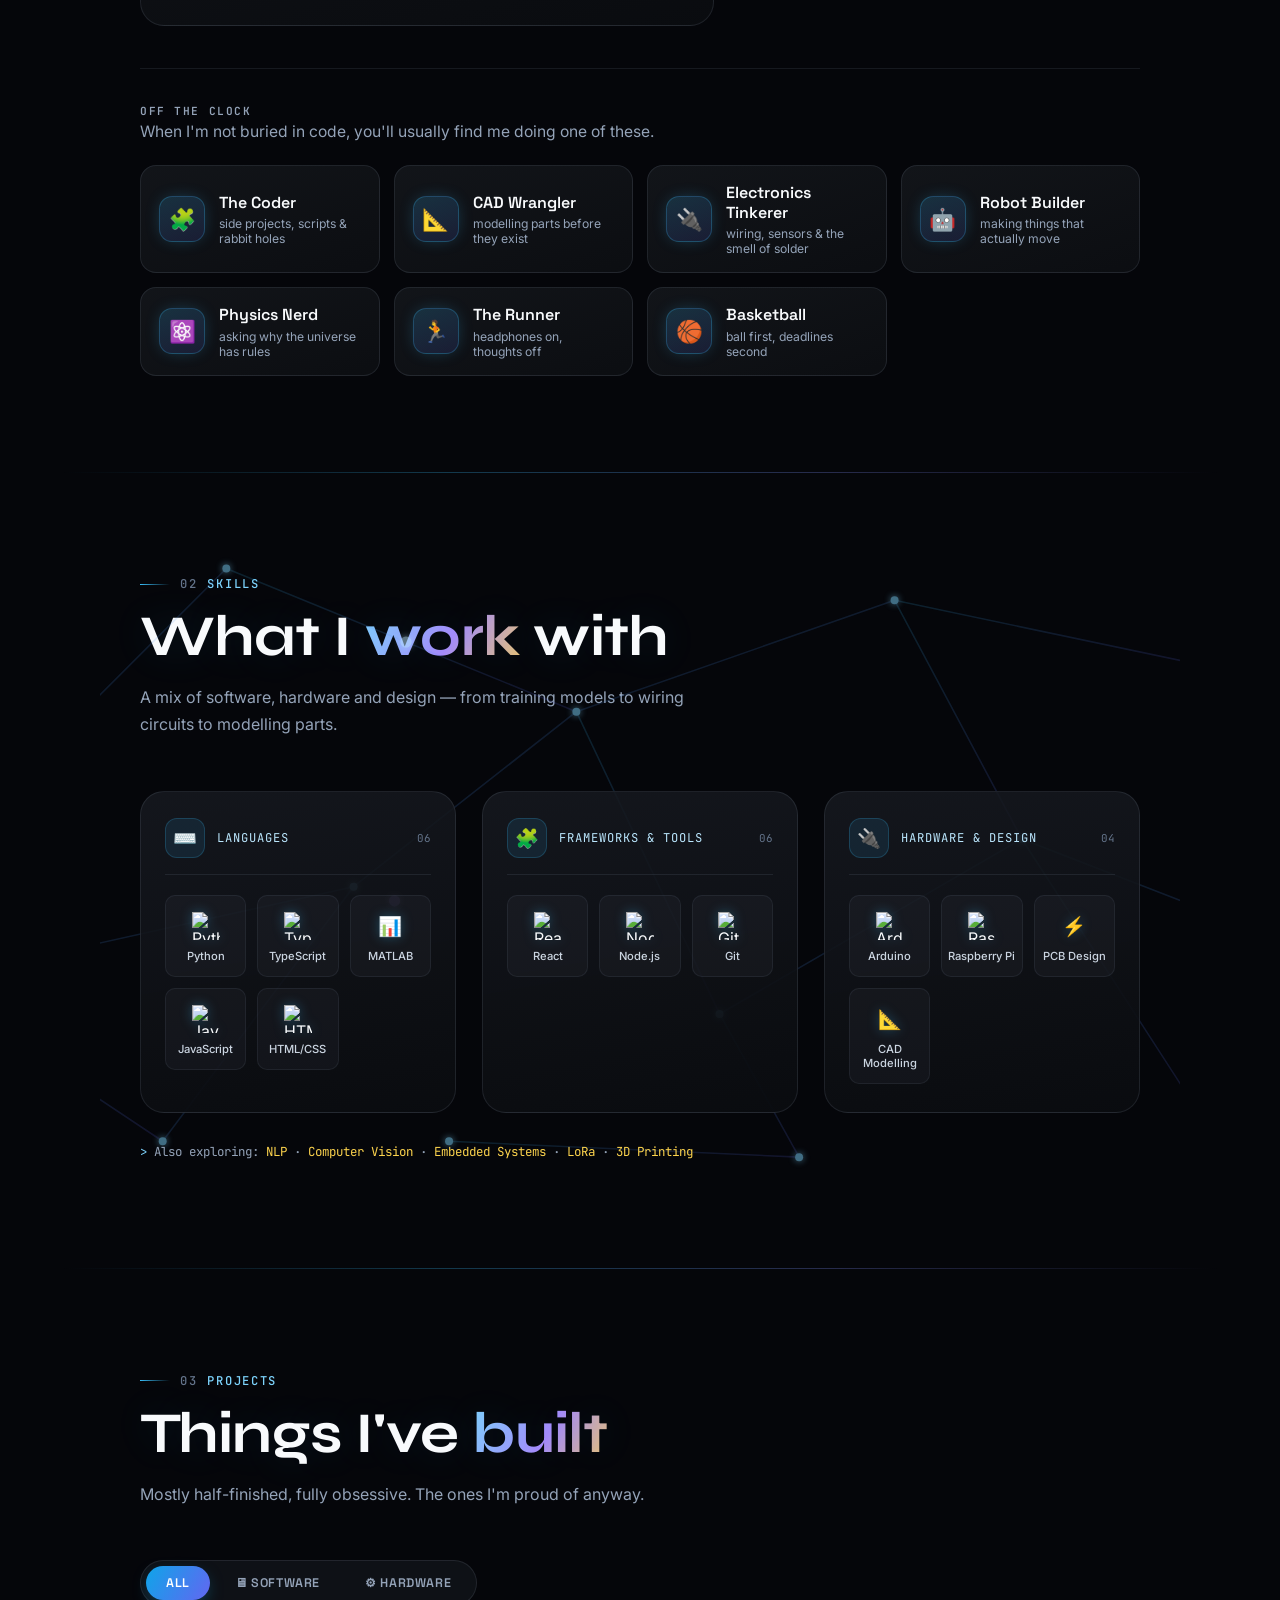
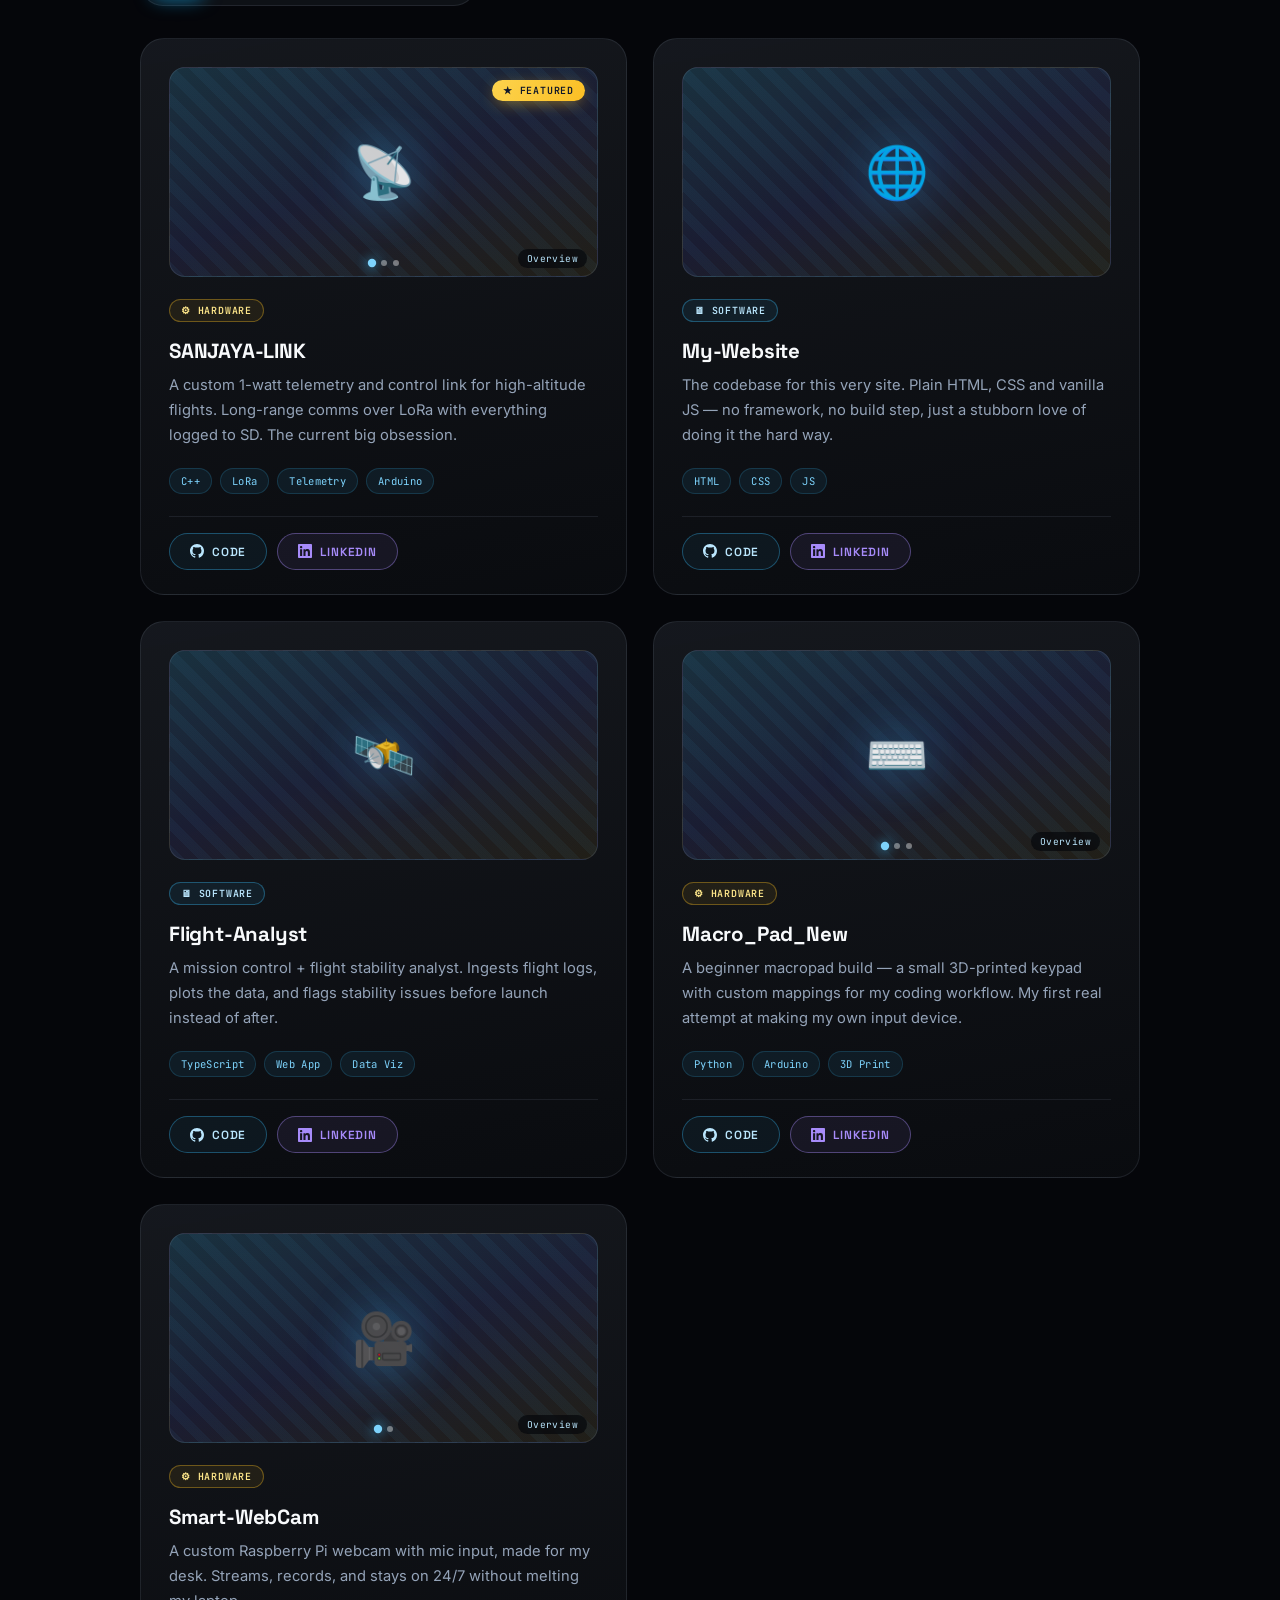
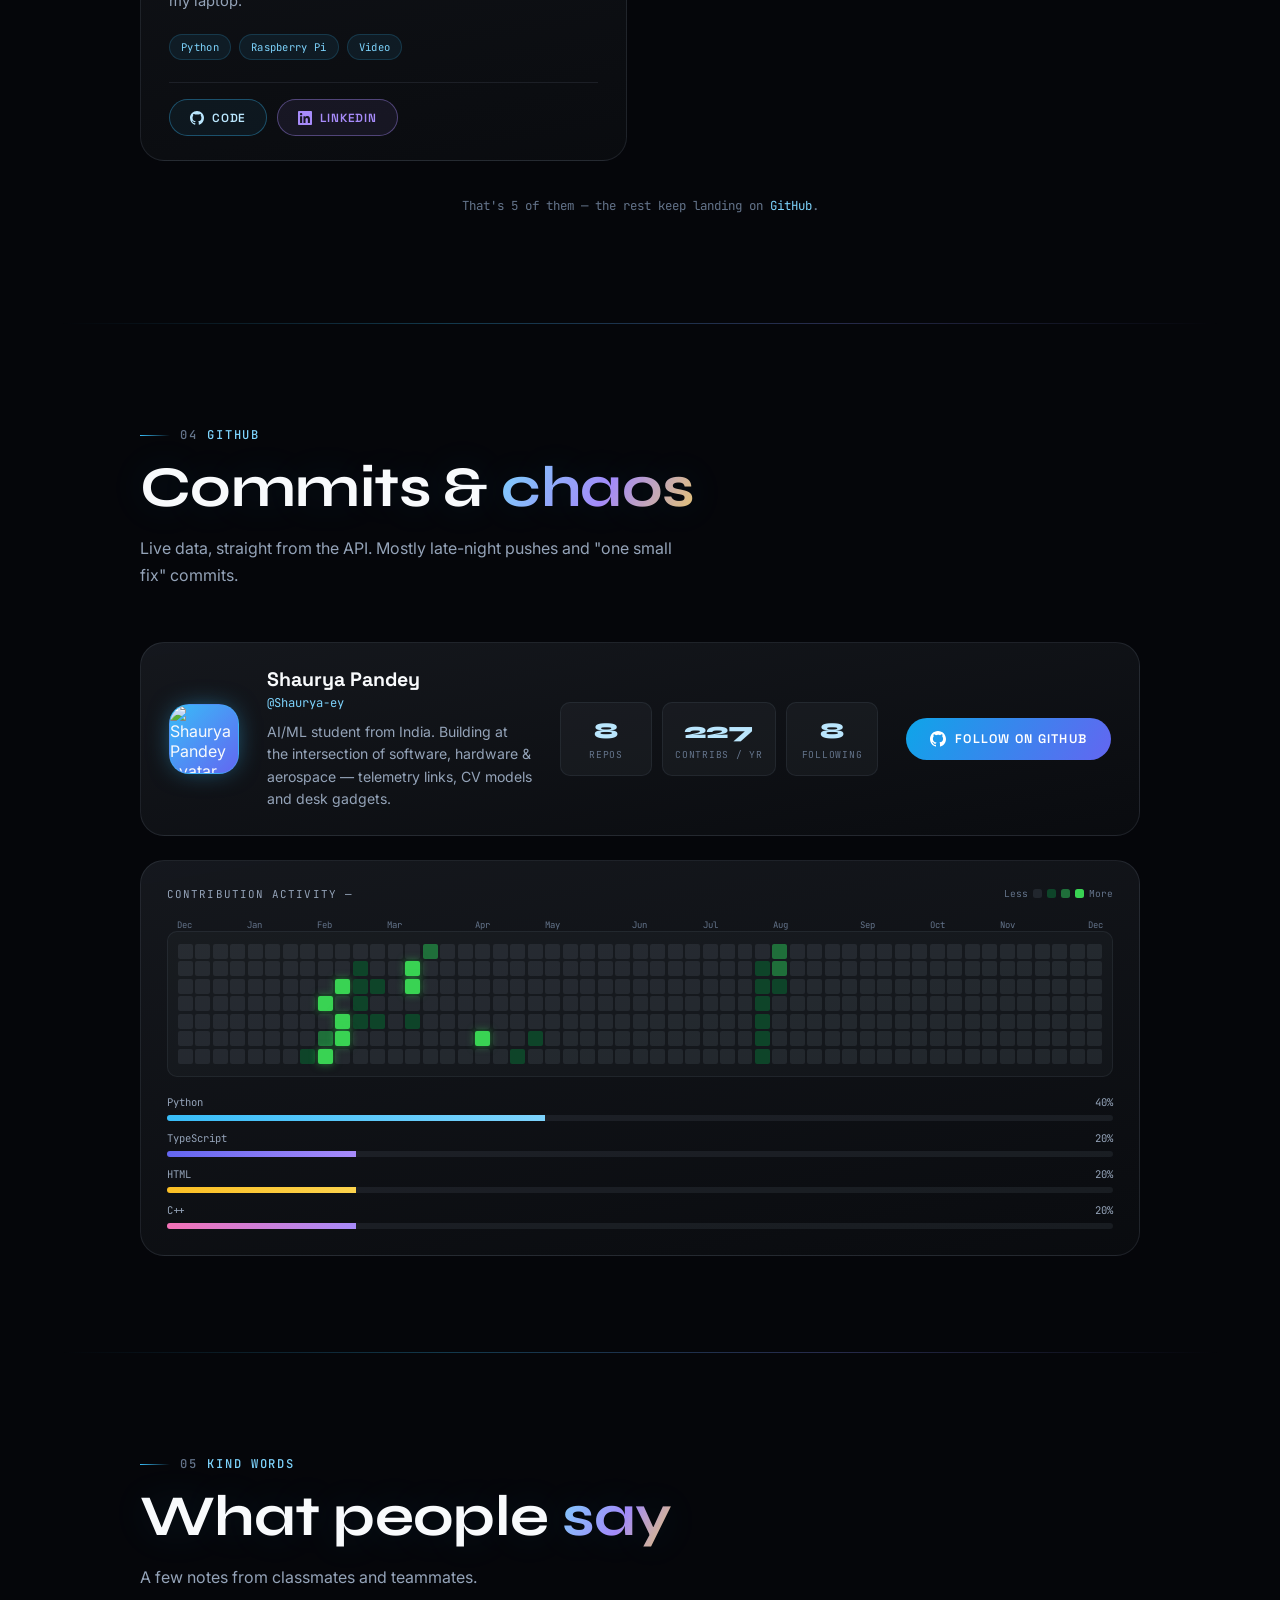
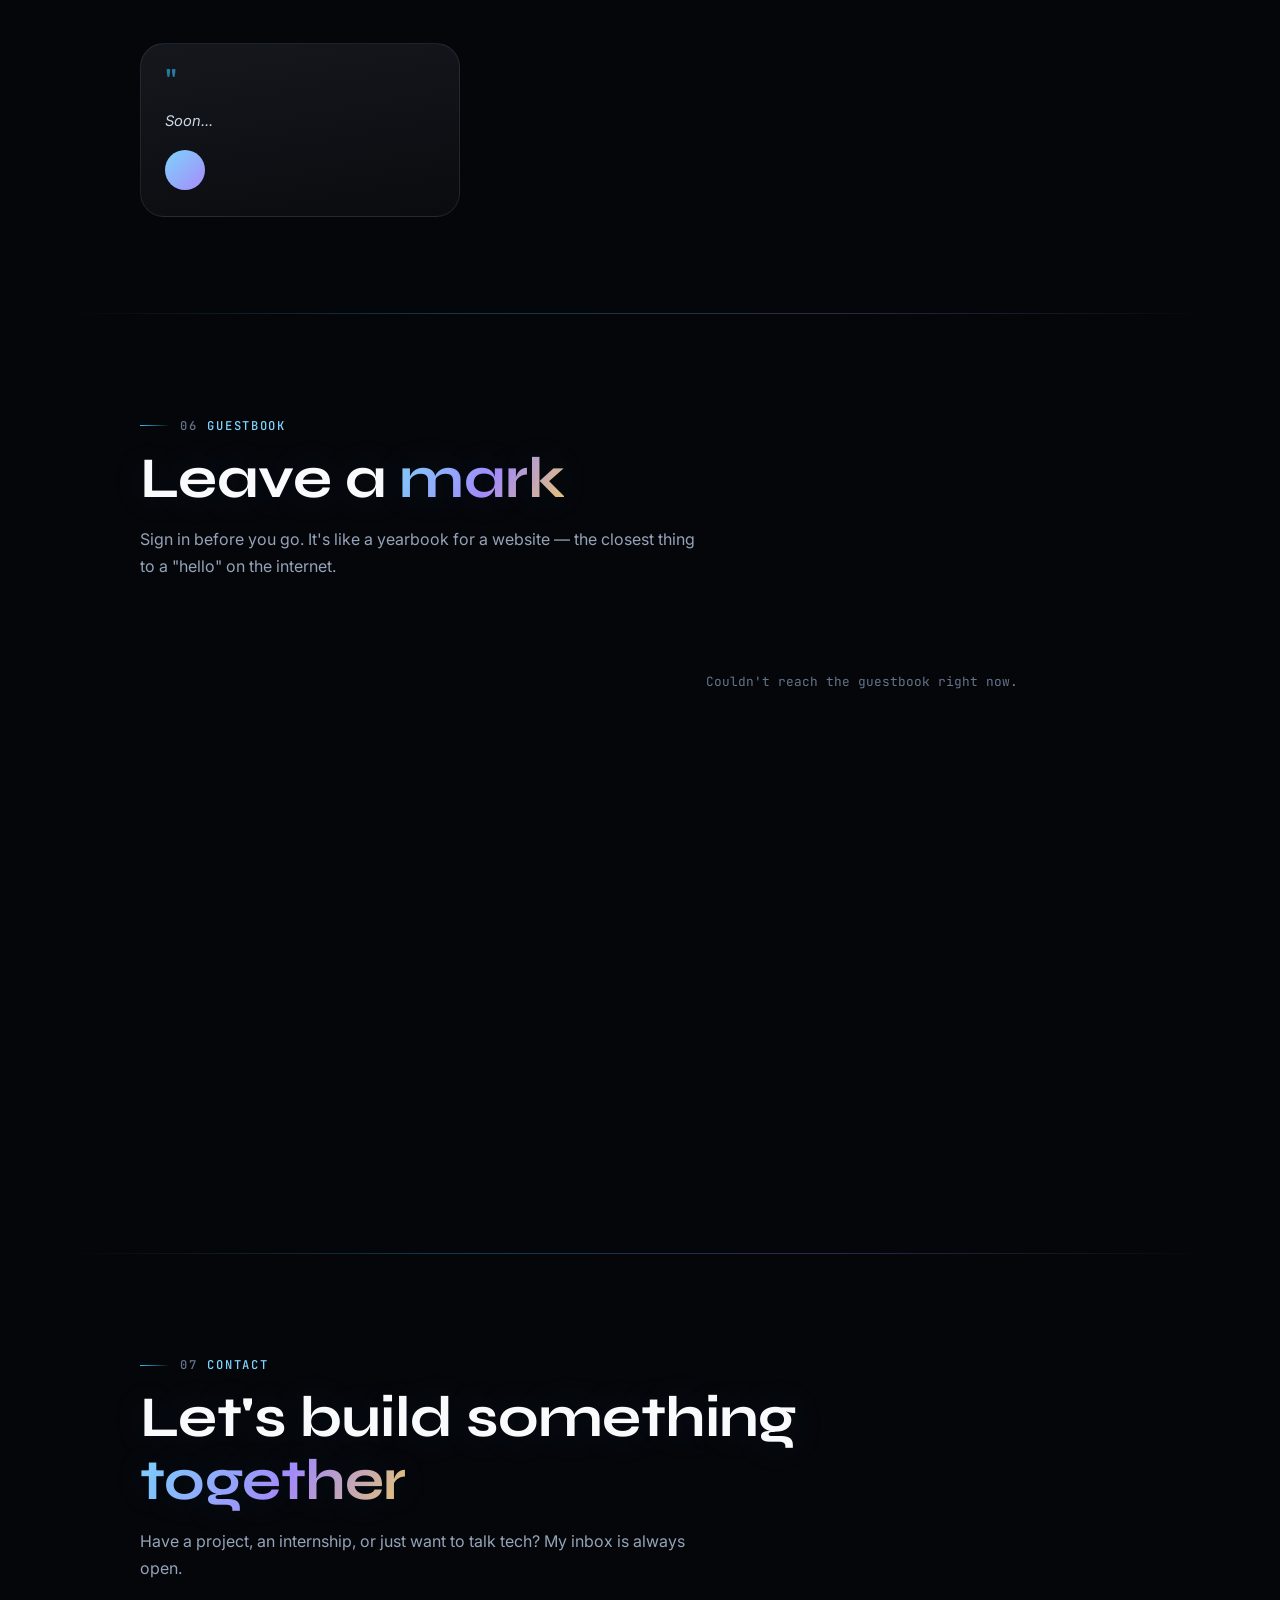
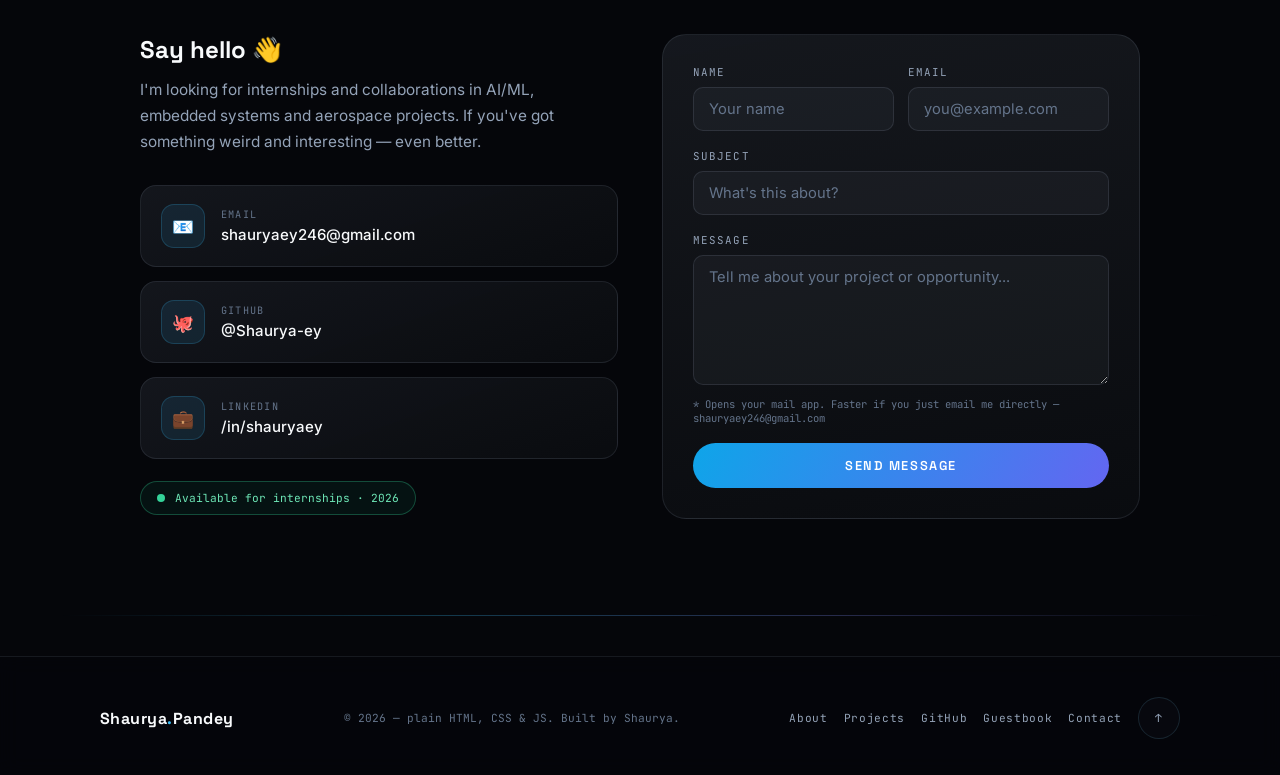
==== commit 86e639f1: "fixed things" ====
--- a/main.html
+++ b/main.html
@@ -20,6 +20,7 @@
       --violet-400: #818cf8;
       --violet-300: #a78bfa;
       --violet-500: #6366f1;
+      --pink-400: #f472b6;
       --amber-400: #fbbf24;
       --amber-300: #fcd34d;
       --ink: #f8fafc;
@@ -668,6 +669,7 @@
         gap:12px;
         justify-content:end;
         width:fit-content;
+        margin-top:150px;
     }
     .stat-card{
         padding:22px 24px;
@@ -2123,7 +2125,7 @@
                 <div class="hobby-card"><span class="hobby-ico">🤖</span><div class="hobby-meta"><span class="hobby-name">Robot Builder</span><span class="hobby-tag">making things that actually move</span></div></div>
                 <div class="hobby-card"><span class="hobby-ico">⚛️</span><div class="hobby-meta"><span class="hobby-name">Physics Nerd</span><span class="hobby-tag">asking why the universe has rules</span></div></div>
                 <div class="hobby-card"><span class="hobby-ico">🏃</span><div class="hobby-meta"><span class="hobby-name">The Runner</span><span class="hobby-tag">headphones on, thoughts off</span></div></div>
-                <div class="hobby-card"><span class="hobby-ico">🏀</span><div class="hobby-meta"><span class="hobby-name">Pickup Basketball</span><span class="hobby-tag">ball first, deadlines second</span></div></div>
+                <div class="hobby-card"><span class="hobby-ico">🏀</span><div class="hobby-meta"><span class="hobby-name">Basketball</span><span class="hobby-tag">ball first, deadlines second</span></div></div>
             </div>
         </div>
     </section>
@@ -2260,7 +2262,7 @@
         <div class="projects-grid">
 <div class="project-card reveal" data-type="hardware">
                 <div class="project-media">
-                    <img src="images/projects/sanjaya-1.jpg" alt="SANJAYA-LINK — project preview" loading="lazy" onerror="this.style.display='none'">
+                    <img src="simg/PCBimg.PNG" alt="SANJAYA-LINK — project preview" loading="lazy" onerror="this.style.display='none'">
                     <div class="project-media-fallback">📡</div>
                     <span class="project-badge">★ Featured</span>
                 </div>
@@ -2274,9 +2276,8 @@
                         over LoRa with everything logged to SD. The current big obsession.
                     </p>
                     <div class="project-shots">
-                        <figure class="shot"><img src="images/projects/sanjaya-2.jpg" alt="Schematic" loading="lazy" onerror="this.style.display='none'"><div class="shot-fallback">📐</div><figcaption>Schematic</figcaption></figure>
-                        <figure class="shot"><img src="images/projects/sanjaya-3.jpg" alt="Assembled" loading="lazy" onerror="this.style.display='none'"><div class="shot-fallback">🔩</div><figcaption>Assembled</figcaption></figure>
-                        <figure class="shot"><img src="images/projects/sanjaya-4.jpg" alt="In the field" loading="lazy" onerror="this.style.display='none'"><div class="shot-fallback">📡</div><figcaption>Field test</figcaption></figure>
+                        <figure class="shot"><img src="simg/PCBrouted.PNG" alt="Schematic" loading="lazy" onerror="this.style.display='none'"><div class="shot-fallback">📐</div><figcaption>Routed</figcaption></figure>
+                        <figure class="shot"><img src="simg/cad.PNG" alt="Assembled" loading="lazy" onerror="this.style.display='none'"><div class="shot-fallback">🔩</div><figcaption>Assembled</figcaption></figure>
                     </div>
                     <div class="project-tags">
                         <span class="proj-tag">C++</span>
@@ -2286,6 +2287,32 @@
                     </div>
                     <div class="project-links">
                         <a href="https://github.com/Shaurya-ey/SANJAYA-LINK" target="_blank" rel="noopener" class="proj-link"><svg viewBox="0 0 24 24" width="14" height="14" fill="currentColor" style="flex-shrink:0"><path d="M12 0C5.37 0 0 5.373 0 12c0 5.303 3.438 9.8 8.207 11.387.6.113.793-.26.793-.577 0-.285-.01-1.04-.015-2.04-3.338.725-4.042-1.61-4.042-1.61-.546-1.387-1.333-1.756-1.333-1.756-1.089-.745.083-.729.083-.729 1.205.084 1.84 1.238 1.84 1.238 1.07 1.834 2.807 1.304 3.492.997.108-.775.42-1.305.763-1.605-2.665-.305-5.467-1.334-5.467-5.93 0-1.31.469-2.381 1.236-3.221-.124-.303-.535-1.523.117-3.176 0 0 1.008-.322 3.301 1.23a11.5 11.5 0 013.003-.404c1.02.005 2.047.138 3.006.404 2.291-1.552 3.297-1.23 3.297-1.23.653 1.653.242 2.873.118 3.176.77.84 1.235 1.911 1.235 3.221 0 4.609-2.807 5.624-5.479 5.921.43.372.823 1.102.823 2.222 0 1.604-.015 2.896-.015 3.286 0 .319.192.694.801.576C20.565 21.796 24 17.298 24 12c0-6.627-5.373-12-12-12z"/></svg>Code</a>
+                        <a href="https://www.linkedin.com/in/shauryaey" target="_blank" rel="noopener" class="proj-link link-in"><svg viewBox="0 0 24 24" width="14" height="14" fill="currentColor" style="flex-shrink:0"><path d="M20.447 20.452h-3.554v-5.569c0-1.328-.027-3.037-1.852-3.037-1.853 0-2.136 1.445-2.136 2.939v5.667H9.351V9h3.414v1.561h.046c.477-.9 1.637-1.85 3.37-1.85 3.601 0 4.267 2.37 4.267 5.455v6.286zM5.337 7.433c-1.144 0-2.063-.926-2.063-2.065 0-1.138.92-2.063 2.063-2.063 1.14 0 2.064.925 2.064 2.063 0 1.139-.925 2.065-2.064 2.065zm1.782 13.019H3.555V9h3.564v11.452zM22.225 0H1.771C.792 0 0 .774 0 1.729v20.542C0 23.227.792 24 1.771 24h20.451C23.2 24 24 23.227 24 22.271V1.729C24 .774 23.2 0 22.222 0h.003z"/></svg>LinkedIn</a>
+                    </div>
+                </div>
+            </div>
+
+            <div class="project-card reveal reveal-d2" data-type="software">
+                <div class="project-media">
+                    <img src="simg/website.png" alt="My-Website — project preview" loading="lazy" onerror="this.style.display='none'">
+                    <div class="project-media-fallback">🌐</div>
+                </div>
+                <div class="project-body">
+                    <div class="project-top">
+                        <span class="project-type type-sw">🖥 Software</span>
+                    </div>
+                    <h3 class="project-title">My-Website</h3>
+                    <p class="project-desc">
+                        The codebase for this very site. Plain HTML, CSS and vanilla JS — no framework,
+                        no build step, just a stubborn love of doing it the hard way.
+                    </p>
+                    <div class="project-tags">
+                        <span class="proj-tag">HTML</span>
+                        <span class="proj-tag">CSS</span>
+                        <span class="proj-tag">JS</span>
+                    </div>
+                    <div class="project-links">
+                        <a href="https://github.com/Shaurya-ey/My-Website" target="_blank" rel="noopener" class="proj-link"><svg viewBox="0 0 24 24" width="14" height="14" fill="currentColor" style="flex-shrink:0"><path d="M12 0C5.37 0 0 5.373 0 12c0 5.303 3.438 9.8 8.207 11.387.6.113.793-.26.793-.577 0-.285-.01-1.04-.015-2.04-3.338.725-4.042-1.61-4.042-1.61-.546-1.387-1.333-1.756-1.333-1.756-1.089-.745.083-.729.083-.729 1.205.084 1.84 1.238 1.84 1.238 1.07 1.834 2.807 1.304 3.492.997.108-.775.42-1.305.763-1.605-2.665-.305-5.467-1.334-5.467-5.93 0-1.31.469-2.381 1.236-3.221-.124-.303-.535-1.523.117-3.176 0 0 1.008-.322 3.301 1.23a11.5 11.5 0 013.003-.404c1.02.005 2.047.138 3.006.404 2.291-1.552 3.297-1.23 3.297-1.23.653 1.653.242 2.873.118 3.176.77.84 1.235 1.911 1.235 3.221 0 4.609-2.807 5.624-5.479 5.921.43.372.823 1.102.823 2.222 0 1.604-.015 2.896-.015 3.286 0 .319.192.694.801.576C20.565 21.796 24 17.298 24 12c0-6.627-5.373-12-12-12z"/></svg>Code</a>
                         <a href="https://www.linkedin.com/in/shauryaey" target="_blank" rel="noopener" class="proj-link link-in"><svg viewBox="0 0 24 24" width="14" height="14" fill="currentColor" style="flex-shrink:0"><path d="M20.447 20.452h-3.554v-5.569c0-1.328-.027-3.037-1.852-3.037-1.853 0-2.136 1.445-2.136 2.939v5.667H9.351V9h3.414v1.561h.046c.477-.9 1.637-1.85 3.37-1.85 3.601 0 4.267 2.37 4.267 5.455v6.286zM5.337 7.433c-1.144 0-2.063-.926-2.063-2.065 0-1.138.92-2.063 2.063-2.063 1.14 0 2.064.925 2.064 2.063 0 1.139-.925 2.065-2.064 2.065zm1.782 13.019H3.555V9h3.564v11.452zM22.225 0H1.771C.792 0 0 .774 0 1.729v20.542C0 23.227.792 24 1.771 24h20.451C23.2 24 24 23.227 24 22.271V1.729C24 .774 23.2 0 22.222 0h.003z"/></svg>LinkedIn</a>
                     </div>
                 </div>
@@ -2305,11 +2332,6 @@
                         A mission control + flight stability analyst. Ingests flight logs, plots the data,
                         and flags stability issues before launch instead of after.
                     </p>
-                    <div class="project-shots">
-                        <figure class="shot"><img src="images/projects/flight-analyst-2.jpg" alt="Dashboard" loading="lazy" onerror="this.style.display='none'"><div class="shot-fallback">🖥️</div><figcaption>Dashboard</figcaption></figure>
-                        <figure class="shot"><img src="images/projects/flight-analyst-3.jpg" alt="Plots" loading="lazy" onerror="this.style.display='none'"><div class="shot-fallback">📊</div><figcaption>Plots</figcaption></figure>
-                        <figure class="shot"><img src="images/projects/flight-analyst-4.jpg" alt="Analysis" loading="lazy" onerror="this.style.display='none'"><div class="shot-fallback">📈</div><figcaption>Analysis</figcaption></figure>
-                    </div>
                     <div class="project-tags">
                         <span class="proj-tag">TypeScript</span>
                         <span class="proj-tag">Web App</span>
@@ -2324,7 +2346,36 @@
 
             <div class="project-card reveal reveal-d1" data-type="hardware">
                 <div class="project-media">
-                    <img src="images/projects/smart-webcam-1.jpg" alt="Smart-WebCam — project preview" loading="lazy" onerror="this.style.display='none'">
+                    <img src="simg/Macropad Assembly - 2.PNG" alt="Macro_Pad_New — project preview" loading="lazy" onerror="this.style.display='none'">
+                    <div class="project-media-fallback">⌨️</div>
+                </div>
+                <div class="project-body">
+                    <div class="project-top">
+                        <span class="project-type type-hw">⚙ Hardware</span>
+                    </div>
+                    <h3 class="project-title">Macro_Pad_New</h3>
+                    <p class="project-desc">
+                        A beginner macropad build — a small 3D-printed keypad with custom mappings for my
+                        coding workflow. My first real attempt at making my own input device.
+                    </p>
+                    <div class="project-shots">
+                        <figure class="shot"><img src="simg/PCB Schematic.PNG" alt="Case" loading="lazy" onerror="this.style.display='none'"><div class="shot-fallback">🧩</div><figcaption>Schematics</figcaption></figure>
+                        <figure class="shot"><img src="simg/PCB Layout.PNG" alt="PCB" loading="lazy" onerror="this.style.display='none'"><div class="shot-fallback">⚡</div><figcaption>PCB</figcaption></figure>                    </div>
+                    <div class="project-tags">
+                        <span class="proj-tag">Python</span>
+                        <span class="proj-tag">Arduino</span>
+                        <span class="proj-tag">3D Print</span>
+                    </div>
+                    <div class="project-links">
+                        <a href="https://github.com/Shaurya-ey/Macro_Pad_New" target="_blank" rel="noopener" class="proj-link"><svg viewBox="0 0 24 24" width="14" height="14" fill="currentColor" style="flex-shrink:0"><path d="M12 0C5.37 0 0 5.373 0 12c0 5.303 3.438 9.8 8.207 11.387.6.113.793-.26.793-.577 0-.285-.01-1.04-.015-2.04-3.338.725-4.042-1.61-4.042-1.61-.546-1.387-1.333-1.756-1.333-1.756-1.089-.745.083-.729.083-.729 1.205.084 1.84 1.238 1.84 1.238 1.07 1.834 2.807 1.304 3.492.997.108-.775.42-1.305.763-1.605-2.665-.305-5.467-1.334-5.467-5.93 0-1.31.469-2.381 1.236-3.221-.124-.303-.535-1.523.117-3.176 0 0 1.008-.322 3.301 1.23a11.5 11.5 0 013.003-.404c1.02.005 2.047.138 3.006.404 2.291-1.552 3.297-1.23 3.297-1.23.653 1.653.242 2.873.118 3.176.77.84 1.235 1.911 1.235 3.221 0 4.609-2.807 5.624-5.479 5.921.43.372.823 1.102.823 2.222 0 1.604-.015 2.896-.015 3.286 0 .319.192.694.801.576C20.565 21.796 24 17.298 24 12c0-6.627-5.373-12-12-12z"/></svg>Code</a>
+                        <a href="https://www.linkedin.com/in/shauryaey" target="_blank" rel="noopener" class="proj-link link-in"><svg viewBox="0 0 24 24" width="14" height="14" fill="currentColor" style="flex-shrink:0"><path d="M20.447 20.452h-3.554v-5.569c0-1.328-.027-3.037-1.852-3.037-1.853 0-2.136 1.445-2.136 2.939v5.667H9.351V9h3.414v1.561h.046c.477-.9 1.637-1.85 3.37-1.85 3.601 0 4.267 2.37 4.267 5.455v6.286zM5.337 7.433c-1.144 0-2.063-.926-2.063-2.065 0-1.138.92-2.063 2.063-2.063 1.14 0 2.064.925 2.064 2.063 0 1.139-.925 2.065-2.064 2.065zm1.782 13.019H3.555V9h3.564v11.452zM22.225 0H1.771C.792 0 0 .774 0 1.729v20.542C0 23.227.792 24 1.771 24h20.451C23.2 24 24 23.227 24 22.271V1.729C24 .774 23.2 0 22.222 0h.003z"/></svg>LinkedIn</a>
+                    </div>
+                </div>
+            </div>
+
+            <div class="project-card reveal reveal-d1" data-type="hardware">
+                <div class="project-media">
+                    <img src="simg/Full case asse..PNG" alt="Smart-WebCam — project preview" loading="lazy" onerror="this.style.display='none'">
                     <div class="project-media-fallback">🎥</div>
                 </div>
                 <div class="project-body">
@@ -2337,9 +2388,8 @@
                         stays on 24/7 without melting my laptop.
                     </p>
                     <div class="project-shots">
-                        <figure class="shot"><img src="images/projects/smart-webcam-2.jpg" alt="Build" loading="lazy" onerror="this.style.display='none'"><div class="shot-fallback">🔨</div><figcaption>Build</figcaption></figure>
-                        <figure class="shot"><img src="images/projects/smart-webcam-3.jpg" alt="Wiring" loading="lazy" onerror="this.style.display='none'"><div class="shot-fallback">🔌</div><figcaption>Wiring</figcaption></figure>
-                        <figure class="shot"><img src="images/projects/smart-webcam-4.jpg" alt="On the desk" loading="lazy" onerror="this.style.display='none'"><div class="shot-fallback">🛠️</div><figcaption>On the desk</figcaption></figure>
+                        
+                        <figure class="shot"><img src="simg/Schematics.PNG" alt="On the desk" loading="lazy" onerror="this.style.display='none'"><div class="shot-fallback">🛠️</div><figcaption>Schematics</figcaption></figure>
                     </div>
                     <div class="project-tags">
                         <span class="proj-tag">Python</span>
@@ -2352,103 +2402,10 @@
                     </div>
                 </div>
             </div>
-
-            <div class="project-card reveal reveal-d1" data-type="hardware">
-                <div class="project-media">
-                    <img src="images/projects/macro-pad-1.jpg" alt="Macro_Pad_New — project preview" loading="lazy" onerror="this.style.display='none'">
-                    <div class="project-media-fallback">⌨️</div>
-                </div>
-                <div class="project-body">
-                    <div class="project-top">
-                        <span class="project-type type-hw">⚙ Hardware</span>
-                    </div>
-                    <h3 class="project-title">Macro_Pad_New</h3>
-                    <p class="project-desc">
-                        A beginner macropad build — a small 3D-printed keypad with custom mappings for my
-                        coding workflow. My first real attempt at making my own input device.
-                    </p>
-                    <div class="project-shots">
-                        <figure class="shot"><img src="images/projects/macro-pad-2.jpg" alt="Case" loading="lazy" onerror="this.style.display='none'"><div class="shot-fallback">🧩</div><figcaption>3D case</figcaption></figure>
-                        <figure class="shot"><img src="images/projects/macro-pad-3.jpg" alt="PCB" loading="lazy" onerror="this.style.display='none'"><div class="shot-fallback">⚡</div><figcaption>PCB</figcaption></figure>
-                        <figure class="shot"><img src="images/projects/macro-pad-4.jpg" alt="Assembly" loading="lazy" onerror="this.style.display='none'"><div class="shot-fallback">🔩</div><figcaption>Assembly</figcaption></figure>
-                    </div>
-                    <div class="project-tags">
-                        <span class="proj-tag">Python</span>
-                        <span class="proj-tag">Arduino</span>
-                        <span class="proj-tag">3D Print</span>
-                    </div>
-                    <div class="project-links">
-                        <a href="https://github.com/Shaurya-ey/Macro_Pad_New" target="_blank" rel="noopener" class="proj-link"><svg viewBox="0 0 24 24" width="14" height="14" fill="currentColor" style="flex-shrink:0"><path d="M12 0C5.37 0 0 5.373 0 12c0 5.303 3.438 9.8 8.207 11.387.6.113.793-.26.793-.577 0-.285-.01-1.04-.015-2.04-3.338.725-4.042-1.61-4.042-1.61-.546-1.387-1.333-1.756-1.333-1.756-1.089-.745.083-.729.083-.729 1.205.084 1.84 1.238 1.84 1.238 1.07 1.834 2.807 1.304 3.492.997.108-.775.42-1.305.763-1.605-2.665-.305-5.467-1.334-5.467-5.93 0-1.31.469-2.381 1.236-3.221-.124-.303-.535-1.523.117-3.176 0 0 1.008-.322 3.301 1.23a11.5 11.5 0 013.003-.404c1.02.005 2.047.138 3.006.404 2.291-1.552 3.297-1.23 3.297-1.23.653 1.653.242 2.873.118 3.176.77.84 1.235 1.911 1.235 3.221 0 4.609-2.807 5.624-5.479 5.921.43.372.823 1.102.823 2.222 0 1.604-.015 2.896-.015 3.286 0 .319.192.694.801.576C20.565 21.796 24 17.298 24 12c0-6.627-5.373-12-12-12z"/></svg>Code</a>
-                        <a href="https://www.linkedin.com/in/shauryaey" target="_blank" rel="noopener" class="proj-link link-in"><svg viewBox="0 0 24 24" width="14" height="14" fill="currentColor" style="flex-shrink:0"><path d="M20.447 20.452h-3.554v-5.569c0-1.328-.027-3.037-1.852-3.037-1.853 0-2.136 1.445-2.136 2.939v5.667H9.351V9h3.414v1.561h.046c.477-.9 1.637-1.85 3.37-1.85 3.601 0 4.267 2.37 4.267 5.455v6.286zM5.337 7.433c-1.144 0-2.063-.926-2.063-2.065 0-1.138.92-2.063 2.063-2.063 1.14 0 2.064.925 2.064 2.063 0 1.139-.925 2.065-2.064 2.065zm1.782 13.019H3.555V9h3.564v11.452zM22.225 0H1.771C.792 0 0 .774 0 1.729v20.542C0 23.227.792 24 1.771 24h20.451C23.2 24 24 23.227 24 22.271V1.729C24 .774 23.2 0 22.222 0h.003z"/></svg>LinkedIn</a>
-                    </div>
-                </div>
-            </div>
-
-            <div class="project-card reveal reveal-d2" data-type="hardware">
-                <div class="project-media">
-                    <img src="images/projects/looraa-1.jpg" alt="LOORAA — project preview" loading="lazy" onerror="this.style.display='none'">
-                    <div class="project-media-fallback">📱</div>
-                </div>
-                <div class="project-body">
-                    <div class="project-top">
-                        <span class="project-type type-hw">⚙ Hardware</span>
-                    </div>
-                    <h3 class="project-title">LOORAA</h3>
-                    <p class="project-desc">
-                        A tiny LoRa "puck" I keep experimenting with. Small, dumb, and it just sends
-                        packets. The name is an inside joke I refuse to explain.
-                    </p>
-                    <div class="project-shots">
-                        <figure class="shot"><img src="images/projects/looraa-2.jpg" alt="Puck" loading="lazy" onerror="this.style.display='none'"><div class="shot-fallback">🧪</div><figcaption>Prototype</figcaption></figure>
-                        <figure class="shot"><img src="images/projects/looraa-3.jpg" alt="Bench test" loading="lazy" onerror="this.style.display='none'"><div class="shot-fallback">📶</div><figcaption>Range test</figcaption></figure>
-                        <figure class="shot"><img src="images/projects/looraa-4.jpg" alt="On the desk" loading="lazy" onerror="this.style.display='none'"><div class="shot-fallback">🛠️</div><figcaption>On the bench</figcaption></figure>
-                    </div>
-                    <div class="project-tags">
-                        <span class="proj-tag">LoRa</span>
-                        <span class="proj-tag">ESP32</span>
-                        <span class="proj-tag">Experiments</span>
-                    </div>
-                    <div class="project-links">
-                        <a href="https://github.com/Shaurya-ey/LOORAA" target="_blank" rel="noopener" class="proj-link"><svg viewBox="0 0 24 24" width="14" height="14" fill="currentColor" style="flex-shrink:0"><path d="M12 0C5.37 0 0 5.373 0 12c0 5.303 3.438 9.8 8.207 11.387.6.113.793-.26.793-.577 0-.285-.01-1.04-.015-2.04-3.338.725-4.042-1.61-4.042-1.61-.546-1.387-1.333-1.756-1.333-1.756-1.089-.745.083-.729.083-.729 1.205.084 1.84 1.238 1.84 1.238 1.07 1.834 2.807 1.304 3.492.997.108-.775.42-1.305.763-1.605-2.665-.305-5.467-1.334-5.467-5.93 0-1.31.469-2.381 1.236-3.221-.124-.303-.535-1.523.117-3.176 0 0 1.008-.322 3.301 1.23a11.5 11.5 0 013.003-.404c1.02.005 2.047.138 3.006.404 2.291-1.552 3.297-1.23 3.297-1.23.653 1.653.242 2.873.118 3.176.77.84 1.235 1.911 1.235 3.221 0 4.609-2.807 5.624-5.479 5.921.43.372.823 1.102.823 2.222 0 1.604-.015 2.896-.015 3.286 0 .319.192.694.801.576C20.565 21.796 24 17.298 24 12c0-6.627-5.373-12-12-12z"/></svg>Code</a>
-                        <a href="https://www.linkedin.com/in/shauryaey" target="_blank" rel="noopener" class="proj-link link-in"><svg viewBox="0 0 24 24" width="14" height="14" fill="currentColor" style="flex-shrink:0"><path d="M20.447 20.452h-3.554v-5.569c0-1.328-.027-3.037-1.852-3.037-1.853 0-2.136 1.445-2.136 2.939v5.667H9.351V9h3.414v1.561h.046c.477-.9 1.637-1.85 3.37-1.85 3.601 0 4.267 2.37 4.267 5.455v6.286zM5.337 7.433c-1.144 0-2.063-.926-2.063-2.065 0-1.138.92-2.063 2.063-2.063 1.14 0 2.064.925 2.064 2.063 0 1.139-.925 2.065-2.064 2.065zm1.782 13.019H3.555V9h3.564v11.452zM22.225 0H1.771C.792 0 0 .774 0 1.729v20.542C0 23.227.792 24 1.771 24h20.451C23.2 24 24 23.227 24 22.271V1.729C24 .774 23.2 0 22.222 0h.003z"/></svg>LinkedIn</a>
-                    </div>
-                </div>
-            </div>
-
-            <div class="project-card reveal reveal-d2" data-type="software">
-                <div class="project-media">
-                    <img src="images/projects/my-website-1.jpg" alt="My-Website — project preview" loading="lazy" onerror="this.style.display='none'">
-                    <div class="project-media-fallback">🌐</div>
-                </div>
-                <div class="project-body">
-                    <div class="project-top">
-                        <span class="project-type type-sw">🖥 Software</span>
-                    </div>
-                    <h3 class="project-title">My-Website</h3>
-                    <p class="project-desc">
-                        The codebase for this very site. Plain HTML, CSS and vanilla JS — no framework,
-                        no build step, just a stubborn love of doing it the hard way.
-                    </p>
-                    <div class="project-shots">
-                        <figure class="shot"><img src="images/projects/my-website-2.jpg" alt="Hero" loading="lazy" onerror="this.style.display='none'"><div class="shot-fallback">🖥️</div><figcaption>Hero</figcaption></figure>
-                        <figure class="shot"><img src="images/projects/my-website-3.jpg" alt="Sections" loading="lazy" onerror="this.style.display='none'"><div class="shot-fallback">🧱</div><figcaption>Sections</figcaption></figure>
-                        <figure class="shot"><img src="images/projects/my-website-4.jpg" alt="Mobile" loading="lazy" onerror="this.style.display='none'"><div class="shot-fallback">📱</div><figcaption>Mobile</figcaption></figure>
-                    </div>
-                    <div class="project-tags">
-                        <span class="proj-tag">HTML</span>
-                        <span class="proj-tag">CSS</span>
-                        <span class="proj-tag">JS</span>
-                    </div>
-                    <div class="project-links">
-                        <a href="https://github.com/Shaurya-ey/My-Website" target="_blank" rel="noopener" class="proj-link"><svg viewBox="0 0 24 24" width="14" height="14" fill="currentColor" style="flex-shrink:0"><path d="M12 0C5.37 0 0 5.373 0 12c0 5.303 3.438 9.8 8.207 11.387.6.113.793-.26.793-.577 0-.285-.01-1.04-.015-2.04-3.338.725-4.042-1.61-4.042-1.61-.546-1.387-1.333-1.756-1.333-1.756-1.089-.745.083-.729.083-.729 1.205.084 1.84 1.238 1.84 1.238 1.07 1.834 2.807 1.304 3.492.997.108-.775.42-1.305.763-1.605-2.665-.305-5.467-1.334-5.467-5.93 0-1.31.469-2.381 1.236-3.221-.124-.303-.535-1.523.117-3.176 0 0 1.008-.322 3.301 1.23a11.5 11.5 0 013.003-.404c1.02.005 2.047.138 3.006.404 2.291-1.552 3.297-1.23 3.297-1.23.653 1.653.242 2.873.118 3.176.77.84 1.235 1.911 1.235 3.221 0 4.609-2.807 5.624-5.479 5.921.43.372.823 1.102.823 2.222 0 1.604-.015 2.896-.015 3.286 0 .319.192.694.801.576C20.565 21.796 24 17.298 24 12c0-6.627-5.373-12-12-12z"/></svg>Code</a>
-                        <a href="https://www.linkedin.com/in/shauryaey" target="_blank" rel="noopener" class="proj-link link-in"><svg viewBox="0 0 24 24" width="14" height="14" fill="currentColor" style="flex-shrink:0"><path d="M20.447 20.452h-3.554v-5.569c0-1.328-.027-3.037-1.852-3.037-1.853 0-2.136 1.445-2.136 2.939v5.667H9.351V9h3.414v1.561h.046c.477-.9 1.637-1.85 3.37-1.85 3.601 0 4.267 2.37 4.267 5.455v6.286zM5.337 7.433c-1.144 0-2.063-.926-2.063-2.065 0-1.138.92-2.063 2.063-2.063 1.14 0 2.064.925 2.064 2.063 0 1.139-.925 2.065-2.064 2.065zm1.782 13.019H3.555V9h3.564v11.452zM22.225 0H1.771C.792 0 0 .774 0 1.729v20.542C0 23.227.792 24 1.771 24h20.451C23.2 24 24 23.227 24 22.271V1.729C24 .774 23.2 0 22.222 0h.003z"/></svg>LinkedIn</a>
-                    </div>
-                </div>
-            </div>
         </div>
 
         <p class="projects-more reveal">
-            That's 6 of them — the rest keep landing on <a href="https://github.com/Shaurya-ey" target="_blank" rel="noopener">GitHub</a>.
+            That's 5 of them — the rest keep landing on <a href="https://github.com/Shaurya-ey" target="_blank" rel="noopener">GitHub</a>.
         </p>
     </section>
 
@@ -2485,7 +2442,7 @@
 
             <div class="gh-card gh-activity reveal reveal-d1">
                 <div class="gh-chart-label">
-                    <span class="mono">Contribution activity — synced from GitHub</span>
+                    <span class="mono">Contribution activity — </span>
                     <span class="gh-legend">Less <span class="sw s0"></span><span class="sw s1"></span><span class="sw s2"></span><span class="sw s3"></span> More</span>
                 </div>
                 <div class="gh-month-labels" id="ghMonths"></div>
@@ -2510,7 +2467,7 @@
         <div class="section-head reveal">
             <span class="section-eyebrow"><span class="num">05</span> Kind Words</span>
             <h2 class="section-title">What people <span class="accent">say</span></h2>
-            <p class="section-sub">A few notes from classmates and teammates. (Replace these with your real ones.)</p>
+            <p class="section-sub">A few notes from classmates and teammates. </p>
         </div>
 
         <div class="quotes-grid">
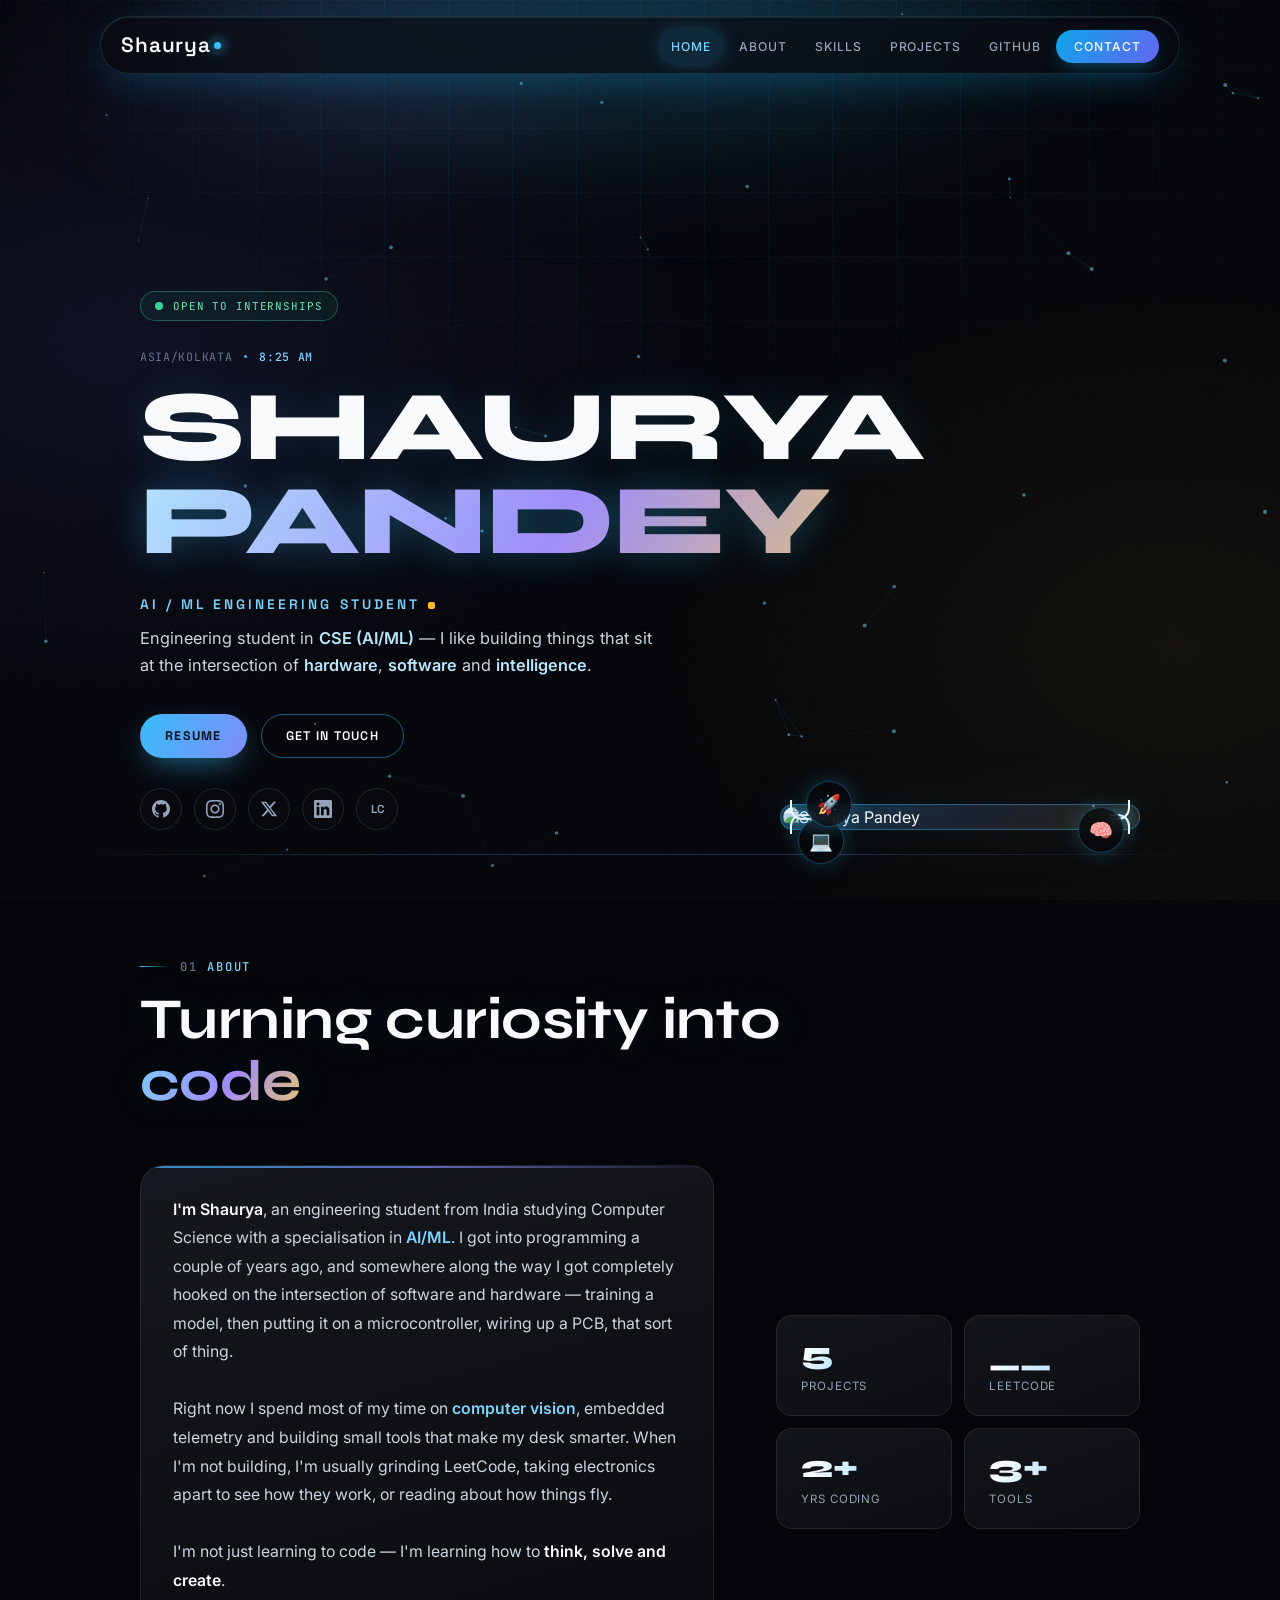
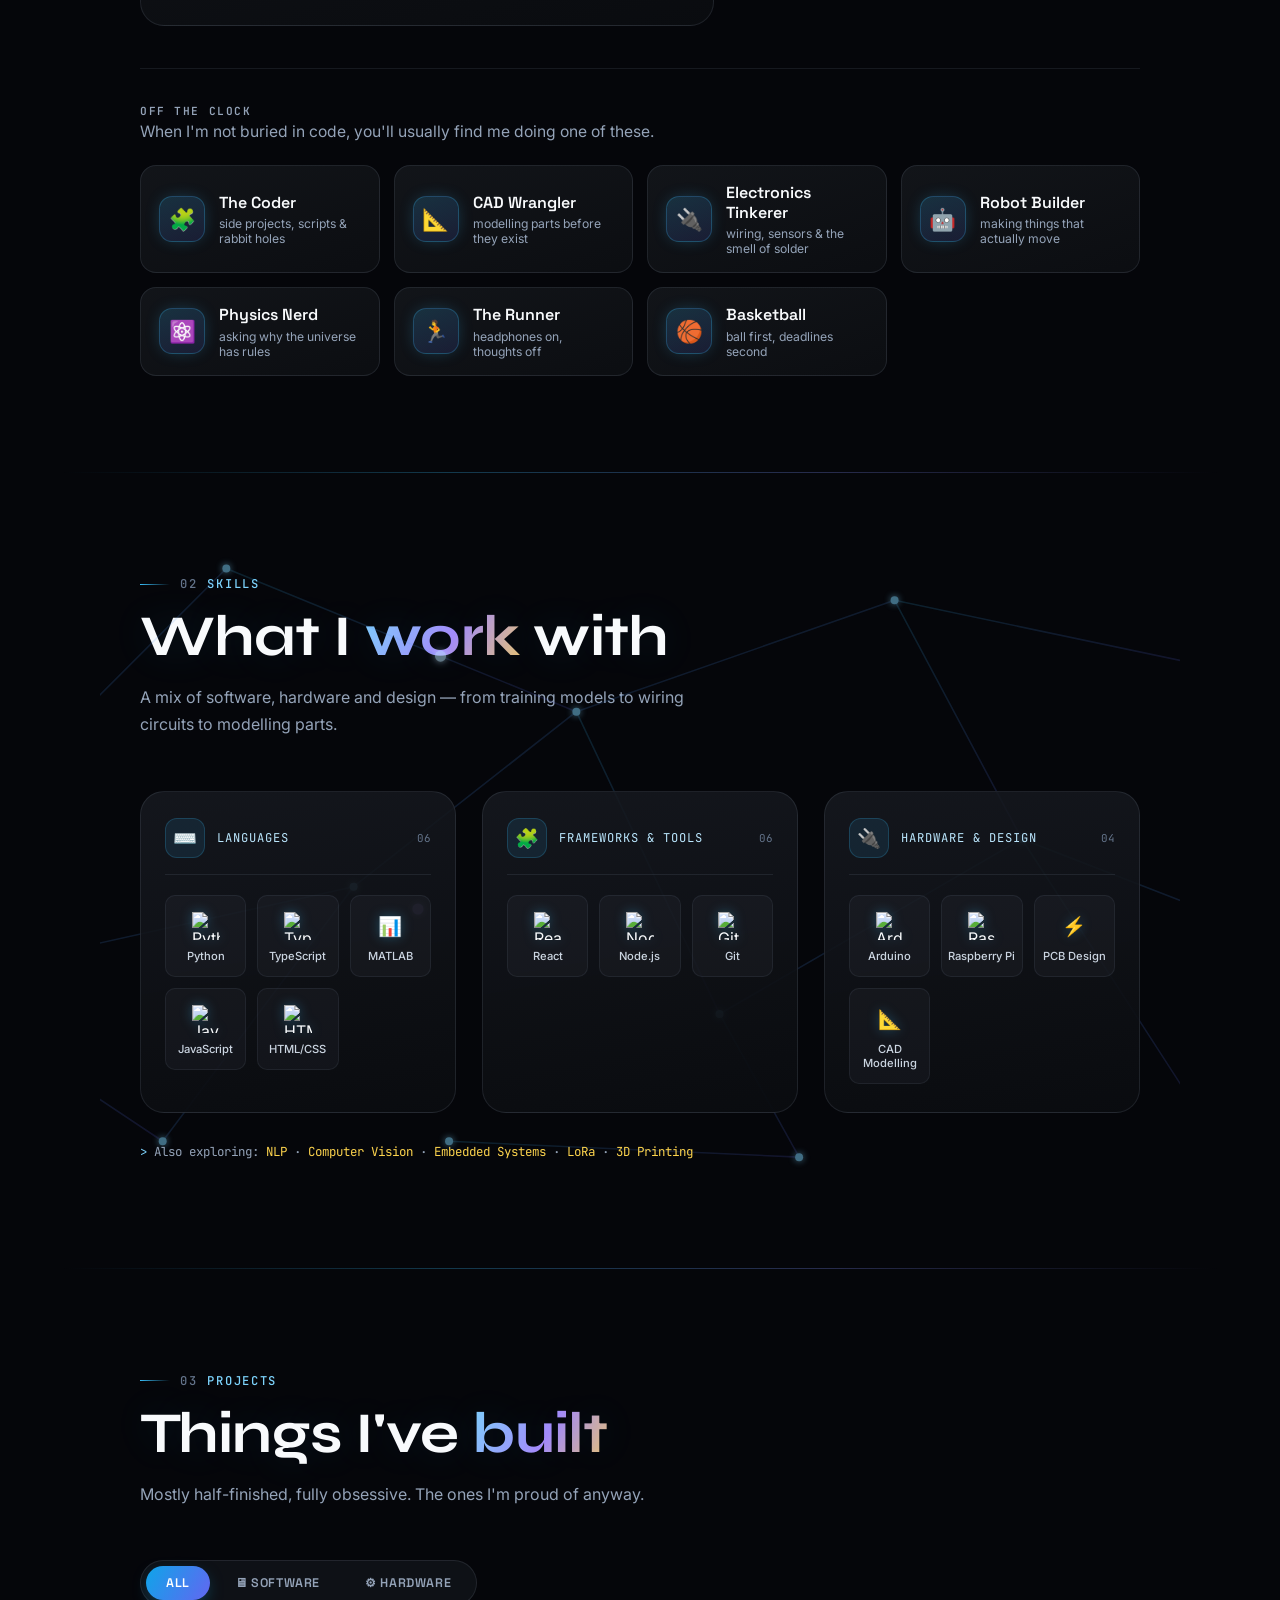
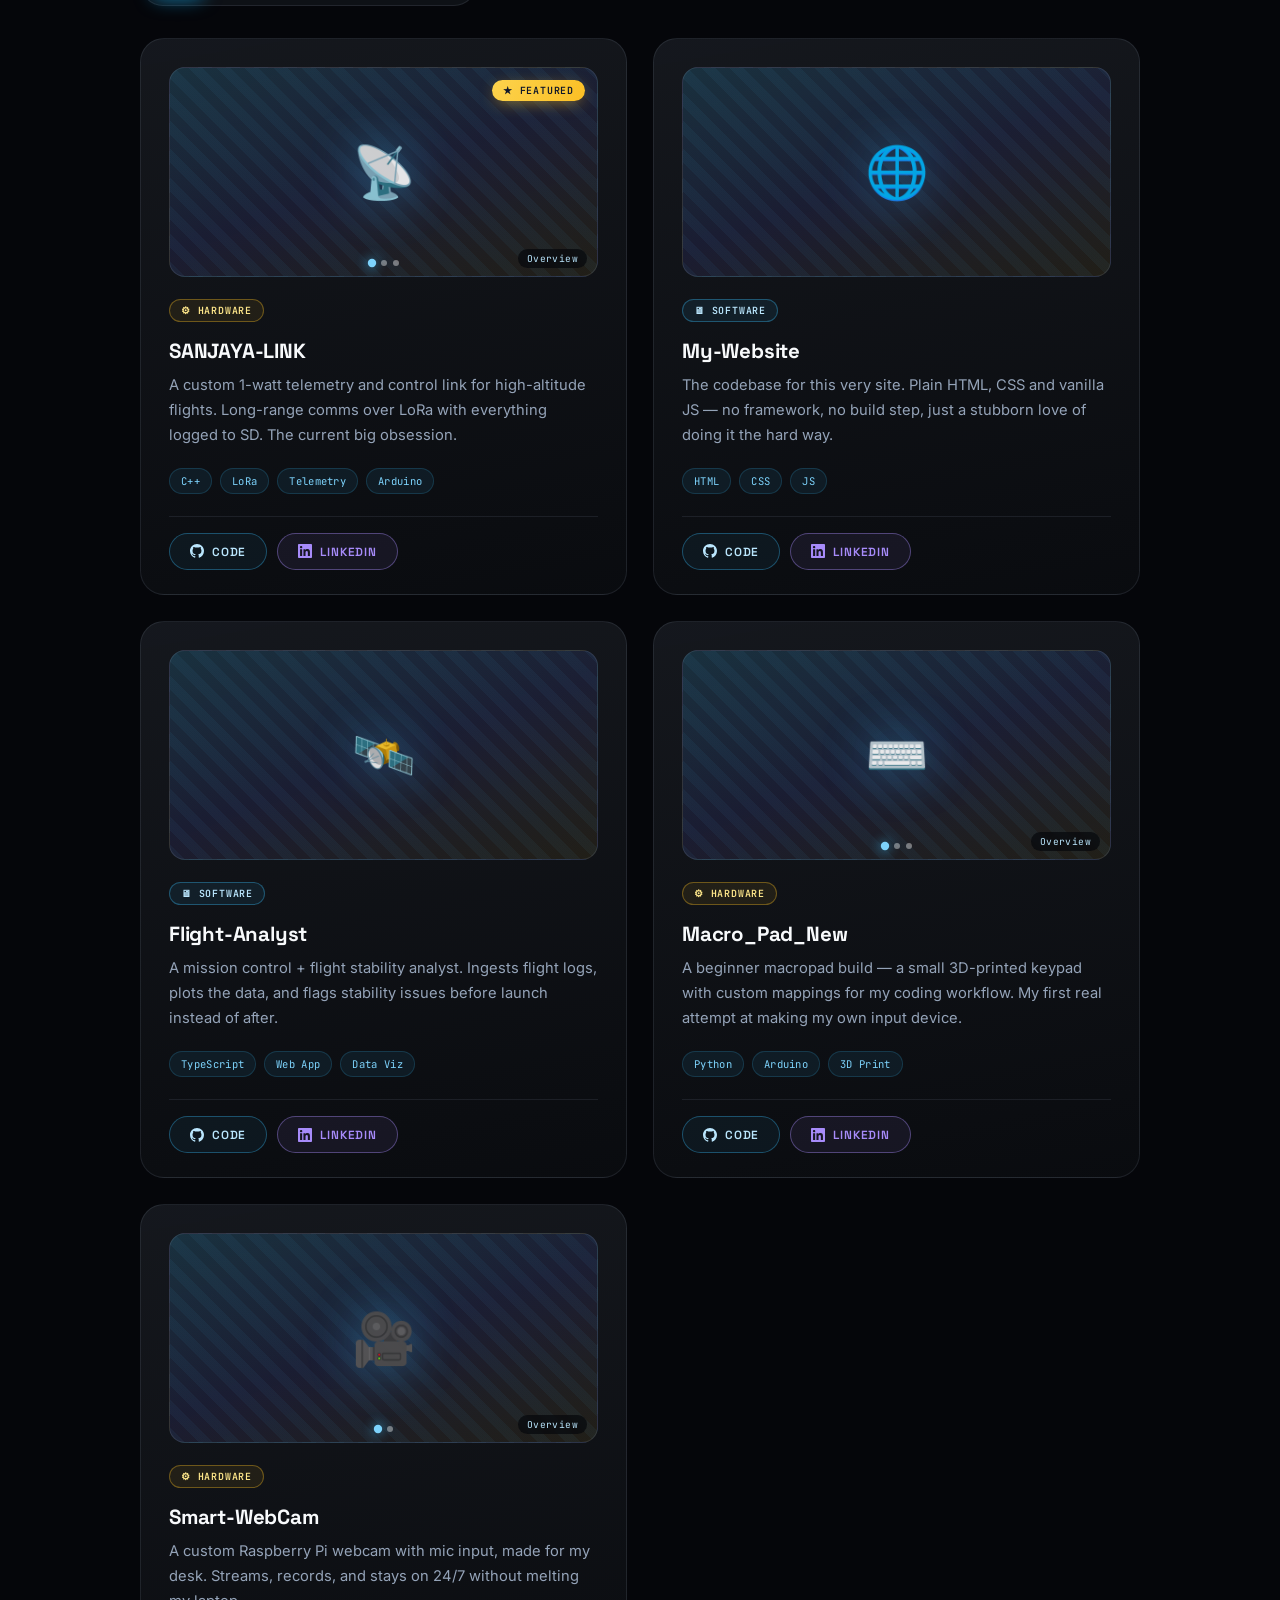
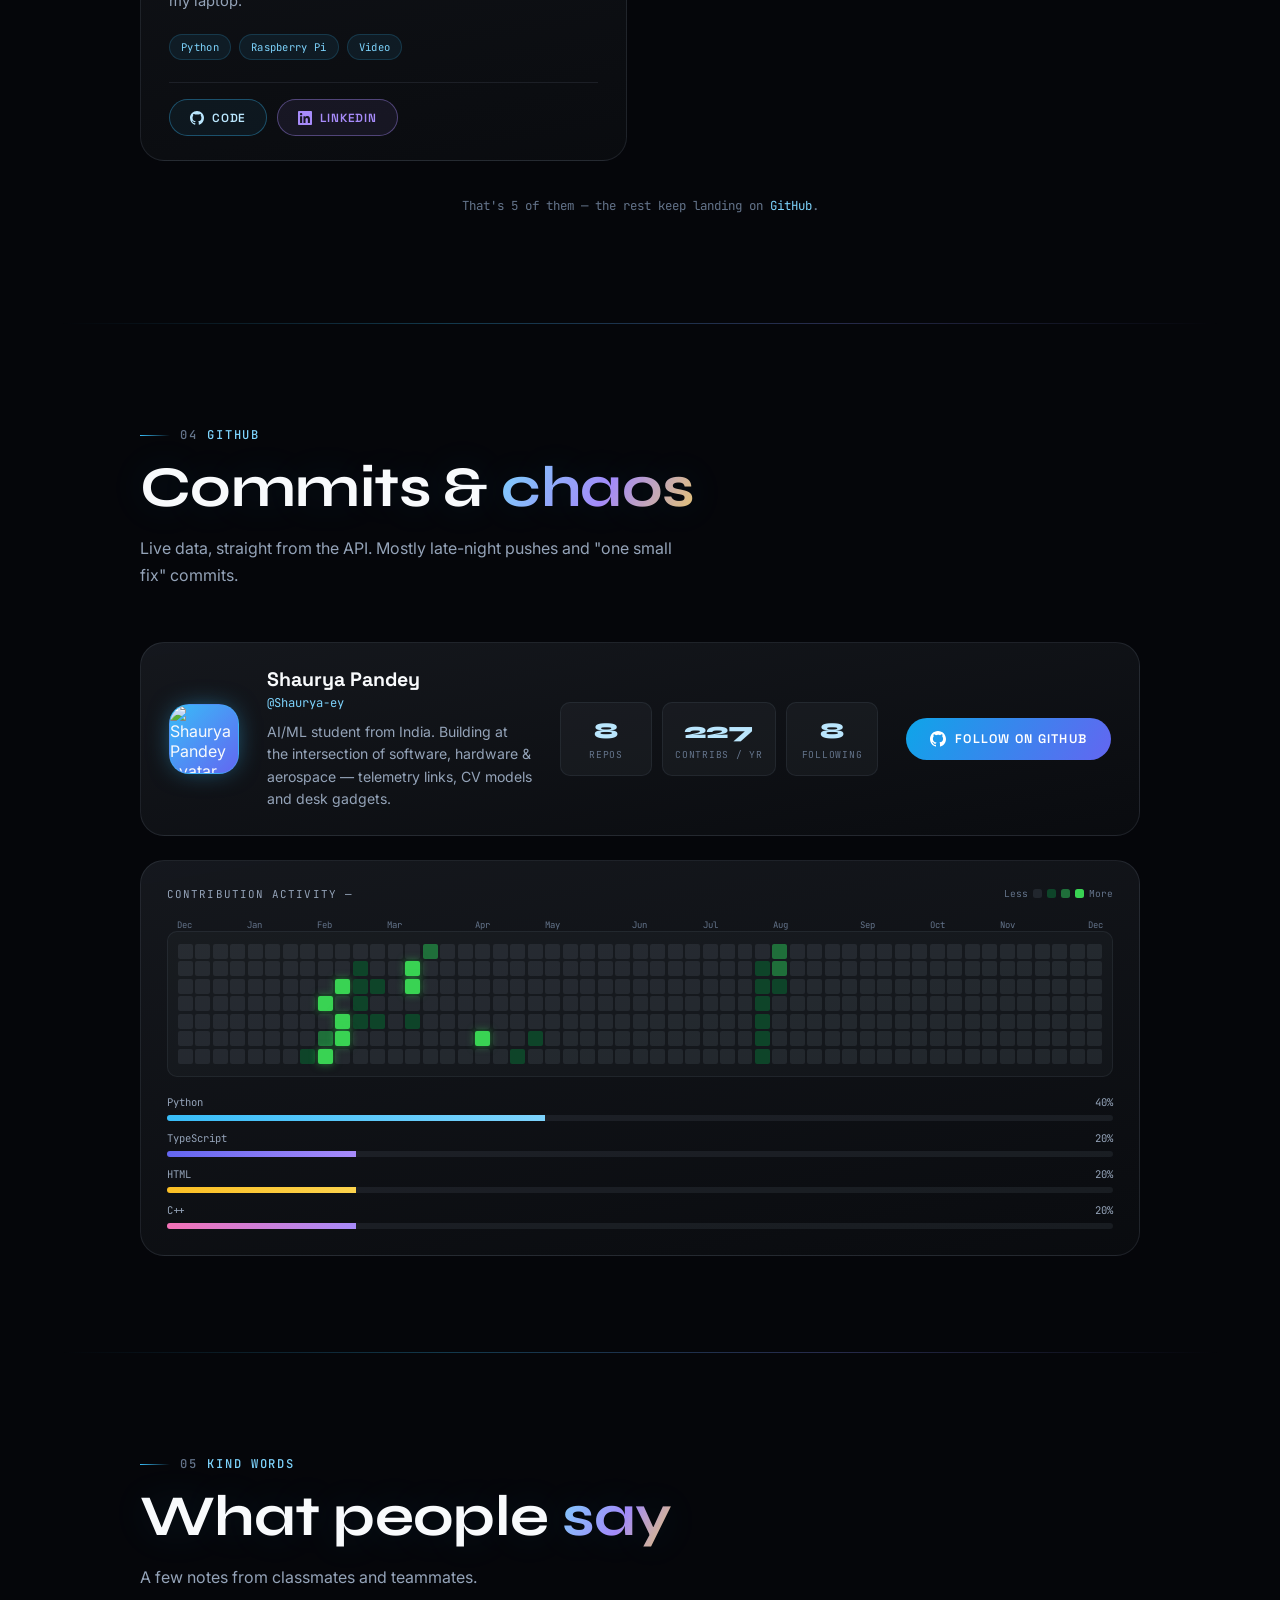
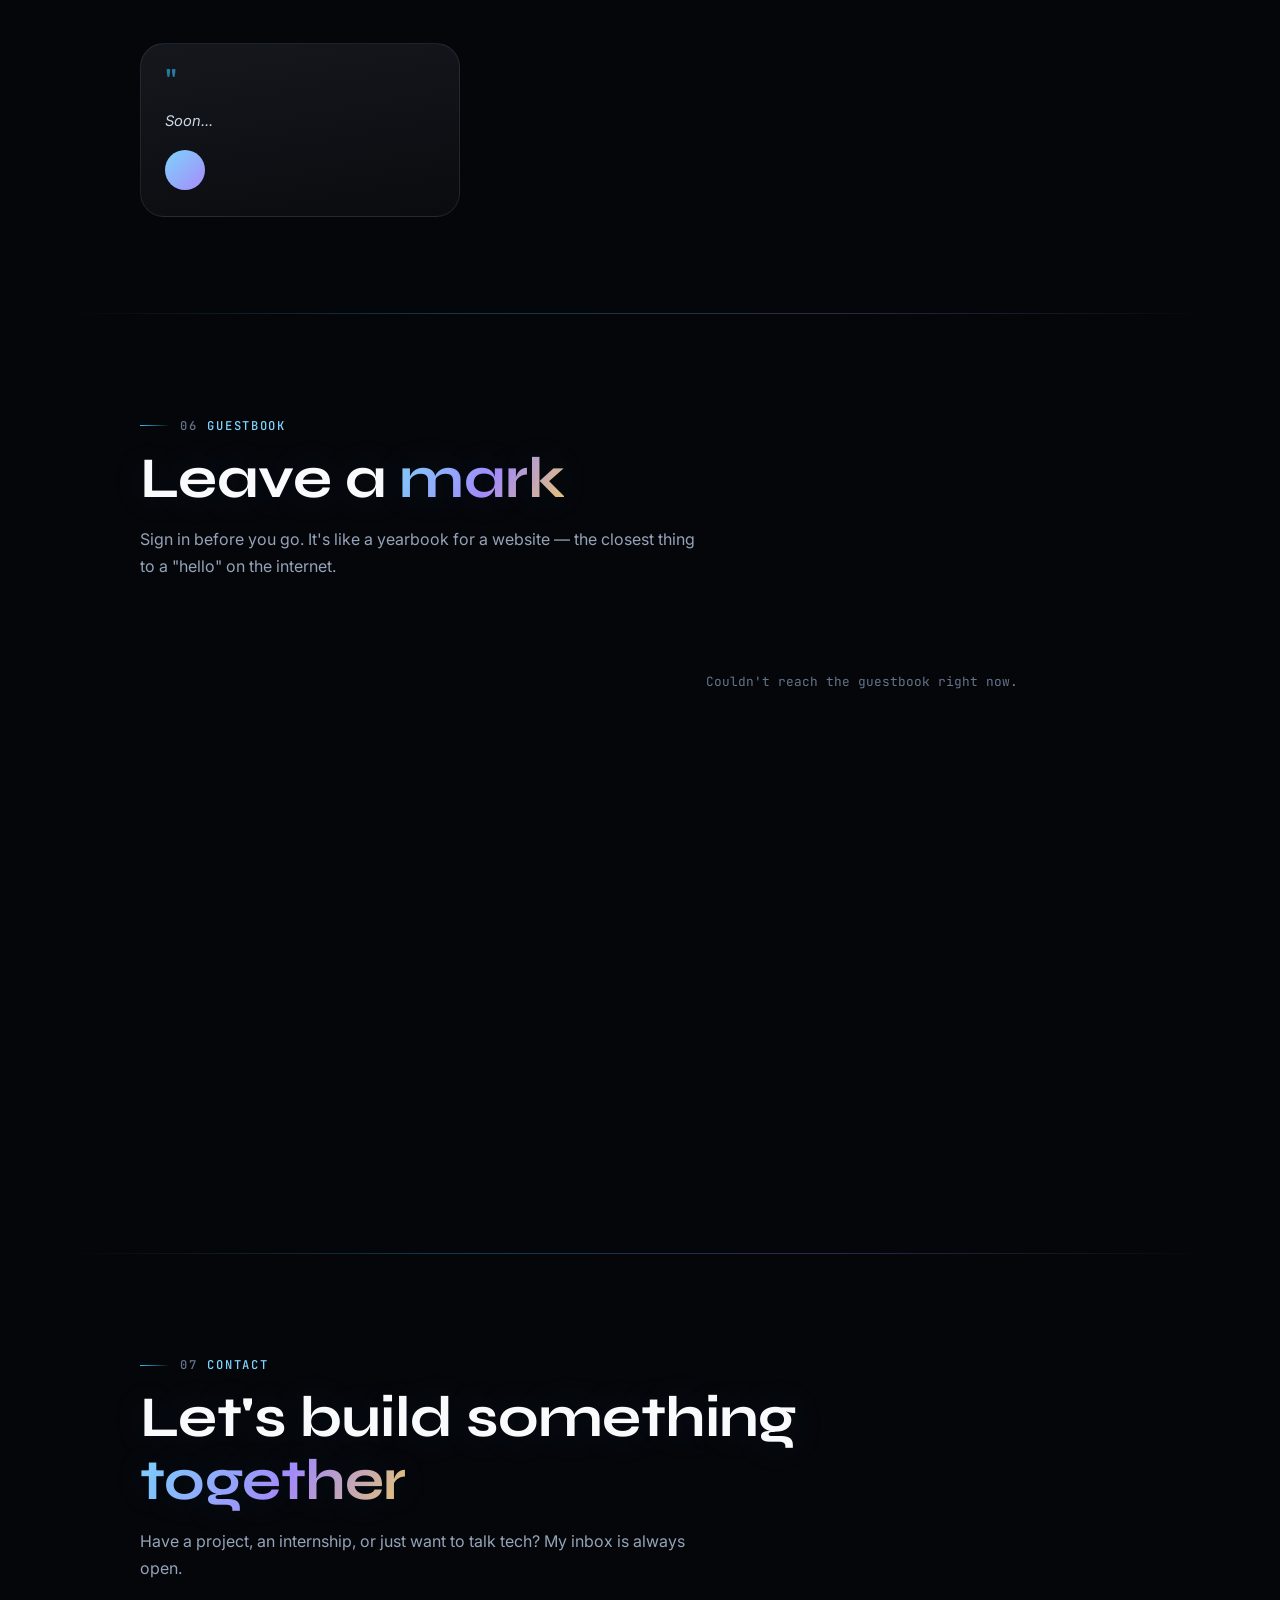
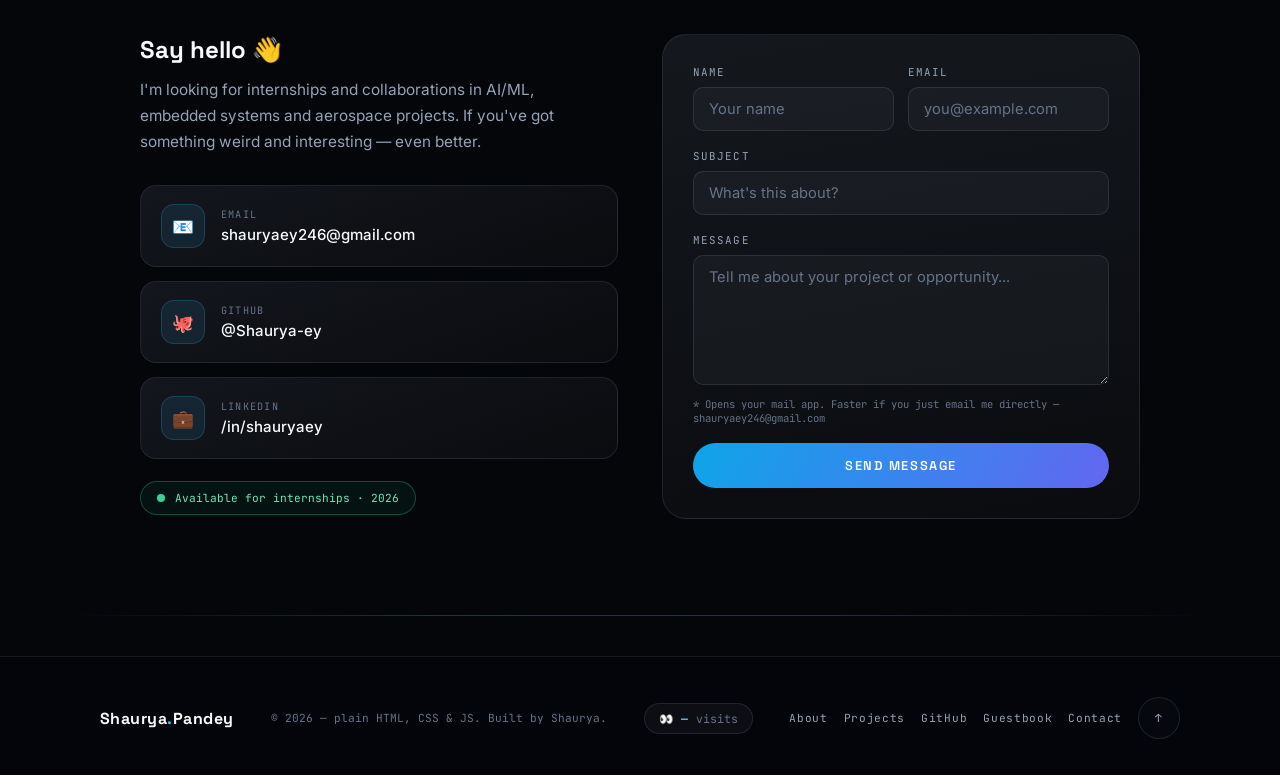
==== commit f34059bd: "Some major tweaks" ====
--- a/main.html
+++ b/main.html
@@ -1842,6 +1842,23 @@
         font-family:var(--font-mono);
         font-size:.7rem;
         color:var(--muted-dim);
+    }
+    .footer-visits{
+        display:inline-flex;
+        align-items:center;
+        gap:8px;
+        font-family:var(--font-mono);
+        font-size:.72rem;
+        color:var(--muted-dim);
+        padding:7px 14px;
+        border-radius:var(--r-full);
+        border:1px solid rgba(148,163,184,.15);
+        background:rgba(148,163,184,.06);
+    }
+    .footer-visits .visits-n{
+        color:var(--sky-300);
+        font-weight:600;
+        font-variant-numeric:tabular-nums;
     }
     .footer-links{
         display:flex;
@@ -2037,7 +2054,7 @@
                 <span class="hero-line"><span class="glow">PANDEY</span></span>
             </h1>
 
-            <p class="hero-role">AI / ML Engineer</p>
+            <p class="hero-role">AI / ML Engineering Student</p>
             <p class="hero-intro">
                 Engineering student in <strong>CSE (AI/ML)</strong> — I like building things that sit at the
                 intersection of <strong>hardware</strong>, <strong>software</strong> and <strong>intelligence</strong>.
@@ -2107,7 +2124,7 @@
 
             <div class="about-side">
                 <div class="stats-grid">
-                    <div class="stat-card reveal"><span class="stat-num">__</span><span class="stat-label">Projects</span></div>
+                    <div class="stat-card reveal"><span class="stat-num">5</span><span class="stat-label">Projects</span></div>
                     <div class="stat-card reveal reveal-d1"><span class="stat-num">__</span><span class="stat-label">LeetCode</span></div>
                     <div class="stat-card reveal reveal-d1"><span class="stat-num">2+</span><span class="stat-label">Yrs Coding</span></div>
                     <div class="stat-card reveal reveal-d2"><span class="stat-num">3+</span><span class="stat-label">Tools</span></div>
@@ -2618,6 +2635,11 @@
         <div class="footer-inner">
             <div class="footer-brand">Shaurya<span class="dot">.</span>Pandey</div>
             <div class="footer-copy" id="footerYear"></div>
+            <div class="footer-visits" title="Visits recorded on this site">
+                <span>👀</span>
+                <span class="visits-n" id="visitCount">—</span>
+                <span>visits</span>
+            </div>
             <div class="footer-links">
                 <a href="#about">About</a>
                 <a href="#projects">Projects</a>
@@ -2957,6 +2979,15 @@
 const SUPABASE_URL = 'https://hyvswxalxzxodqoexzvm.supabase.co';
 const SUPABASE_KEY = 'eyJhbGciOiJIUzI1NiIsInR5cCI6IkpXVCJ9.eyJpc3MiOiJzdXBhYmFzZSIsInJlZiI6Imh5dnN3eGFseHp4b2Rxb2V4enZtIiwicm9sZSI6ImFub24iLCJpYXQiOjE3ODU4NTM2NTMsImV4cCI6MjEwMTQyOTY1M30.FokfaAhBwJhVg8cP7a9T4Aj1jeh0MLT1TchU9A58PUI';
 const GB_ENDPOINT = SUPABASE_URL + '/rest/v1/guestbook';
+const VISITS_ENDPOINT = SUPABASE_URL + '/rest/v1/visits';
+
+// one random session id per browser session, so a visitor who signs the
+// guestbook can have their name attached to their visit record
+const siteSid = (() => {
+    let s = sessionStorage.getItem('site_sid');
+    if(!s){ s = Math.random().toString(36).slice(2, 12); sessionStorage.setItem('site_sid', s); }
+    return s;
+})();
 
 const gbEntries = document.getElementById('gbEntries');
 const gbCount = document.getElementById('gbCount');
@@ -3045,6 +3076,11 @@
         this.reset();
         showToast('Thanks for signing in, ' + name + '! 🎉');
         await loadEntries();
+        fetch(VISITS_ENDPOINT + '?session_id=eq.' + encodeURIComponent(siteSid), {
+            method: 'PATCH',
+            headers: { 'apikey': SUPABASE_KEY, 'Authorization': 'Bearer ' + SUPABASE_KEY, 'Content-Type': 'application/json', 'Prefer': 'return=minimal' },
+            body: JSON.stringify({ name })
+        }).catch(()=>{});
     }catch(err){
         showToast('Couldn\'t save your entry — try again.');
     }
@@ -3064,6 +3100,38 @@
 });
 
 document.getElementById('footerYear').textContent = '© ' + new Date().getFullYear() + ' — plain HTML, CSS & JS. Built by Shaurya.';
+
+const visitEl = document.getElementById('visitCount');
+
+function vHeaders(prefer){
+    const h = {
+        'apikey': SUPABASE_KEY,
+        'Authorization': 'Bearer ' + SUPABASE_KEY,
+        'Content-Type': 'application/json'
+    };
+    if(prefer) h['Prefer'] = prefer;
+    return h;
+}
+
+if(!sessionStorage.getItem('site_visited')){
+    fetch(VISITS_ENDPOINT, {
+        method: 'POST',
+        headers: vHeaders('return=minimal'),
+        body: JSON.stringify({ session_id: siteSid })    }).catch(()=>{});
+    sessionStorage.setItem('site_visited', '1');
+}
+
+fetch(VISITS_ENDPOINT + '?select=id', {
+    headers: Object.assign(vHeaders('count=exact'), { 'Range': '0-0' })
+})
+    .then(r => {
+        const cr = r.headers.get('Content-Range');
+        if(cr && cr.includes('/')){
+            const total = parseInt(cr.split('/')[1], 10);
+            if(!isNaN(total) && visitEl) visitEl.textContent = total.toLocaleString();
+        }
+    })
+    .catch(()=>{});
 </script>
 </body>
 </html>
